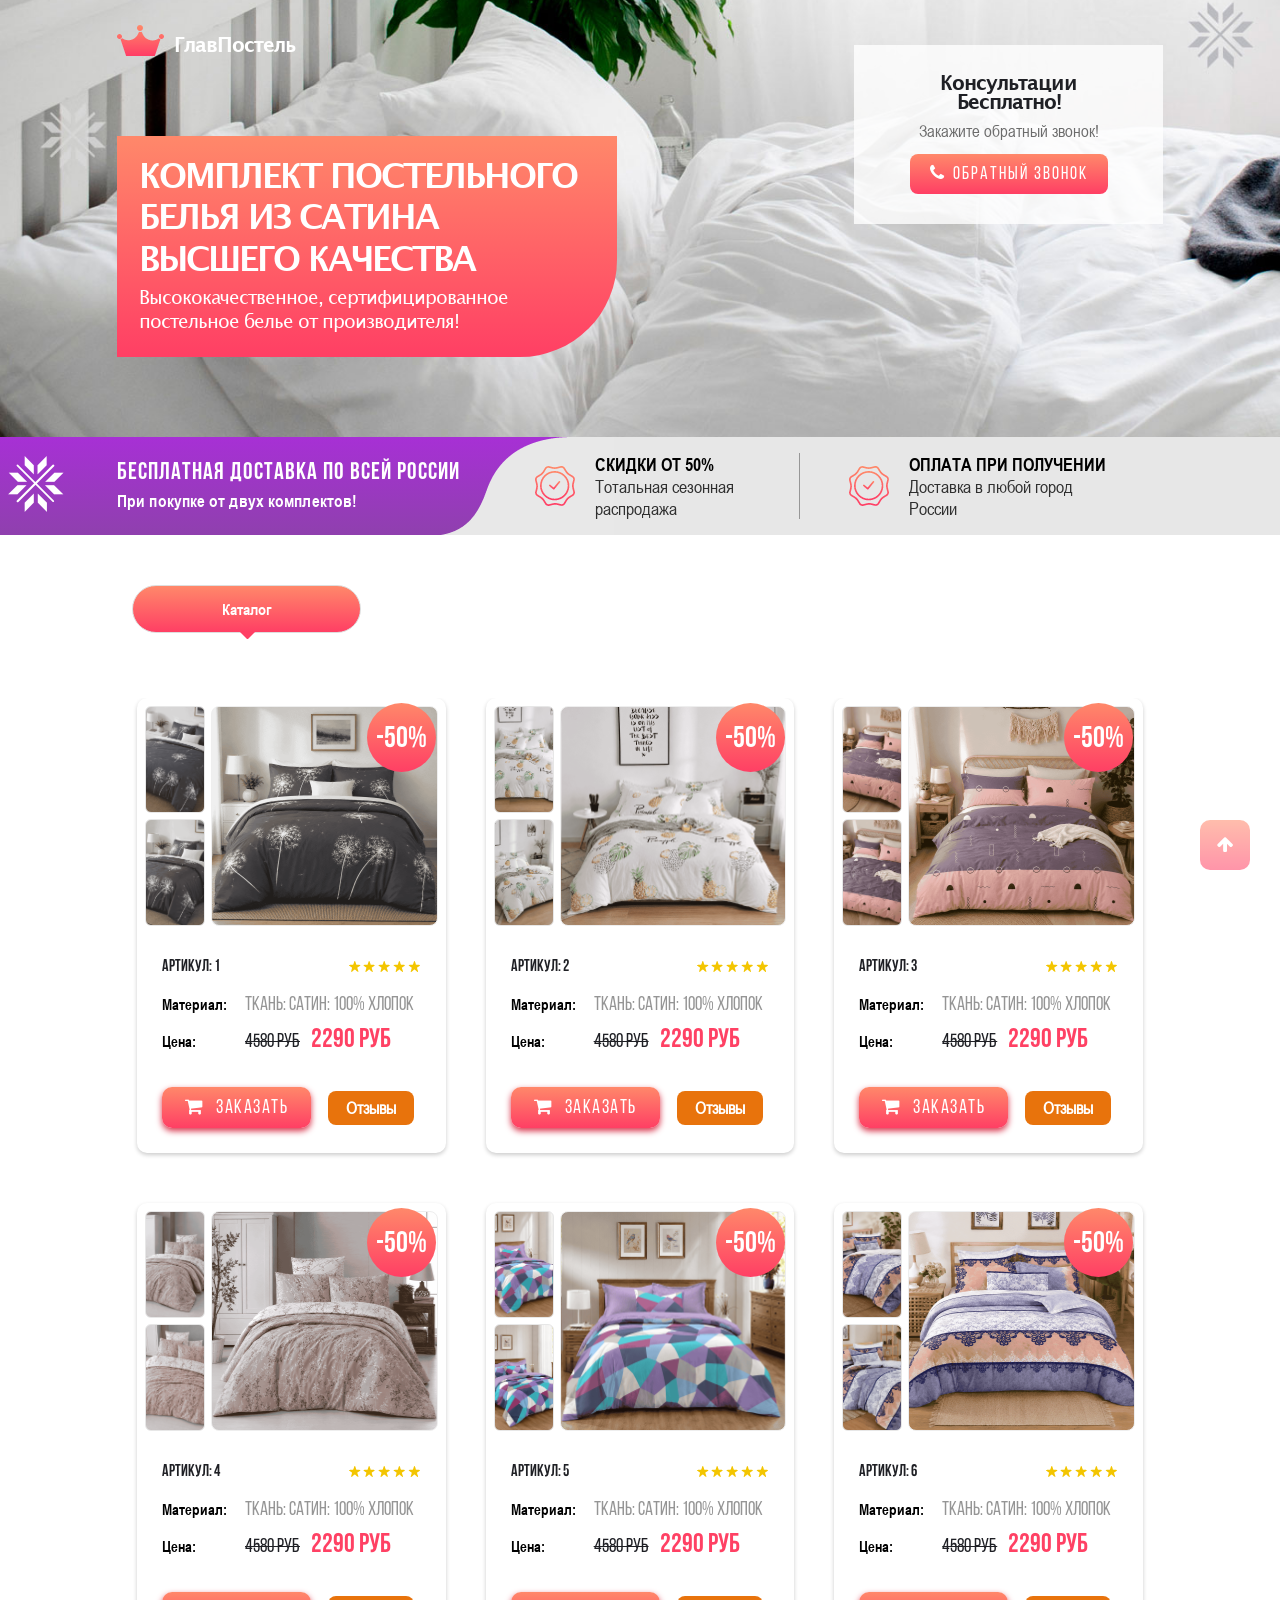
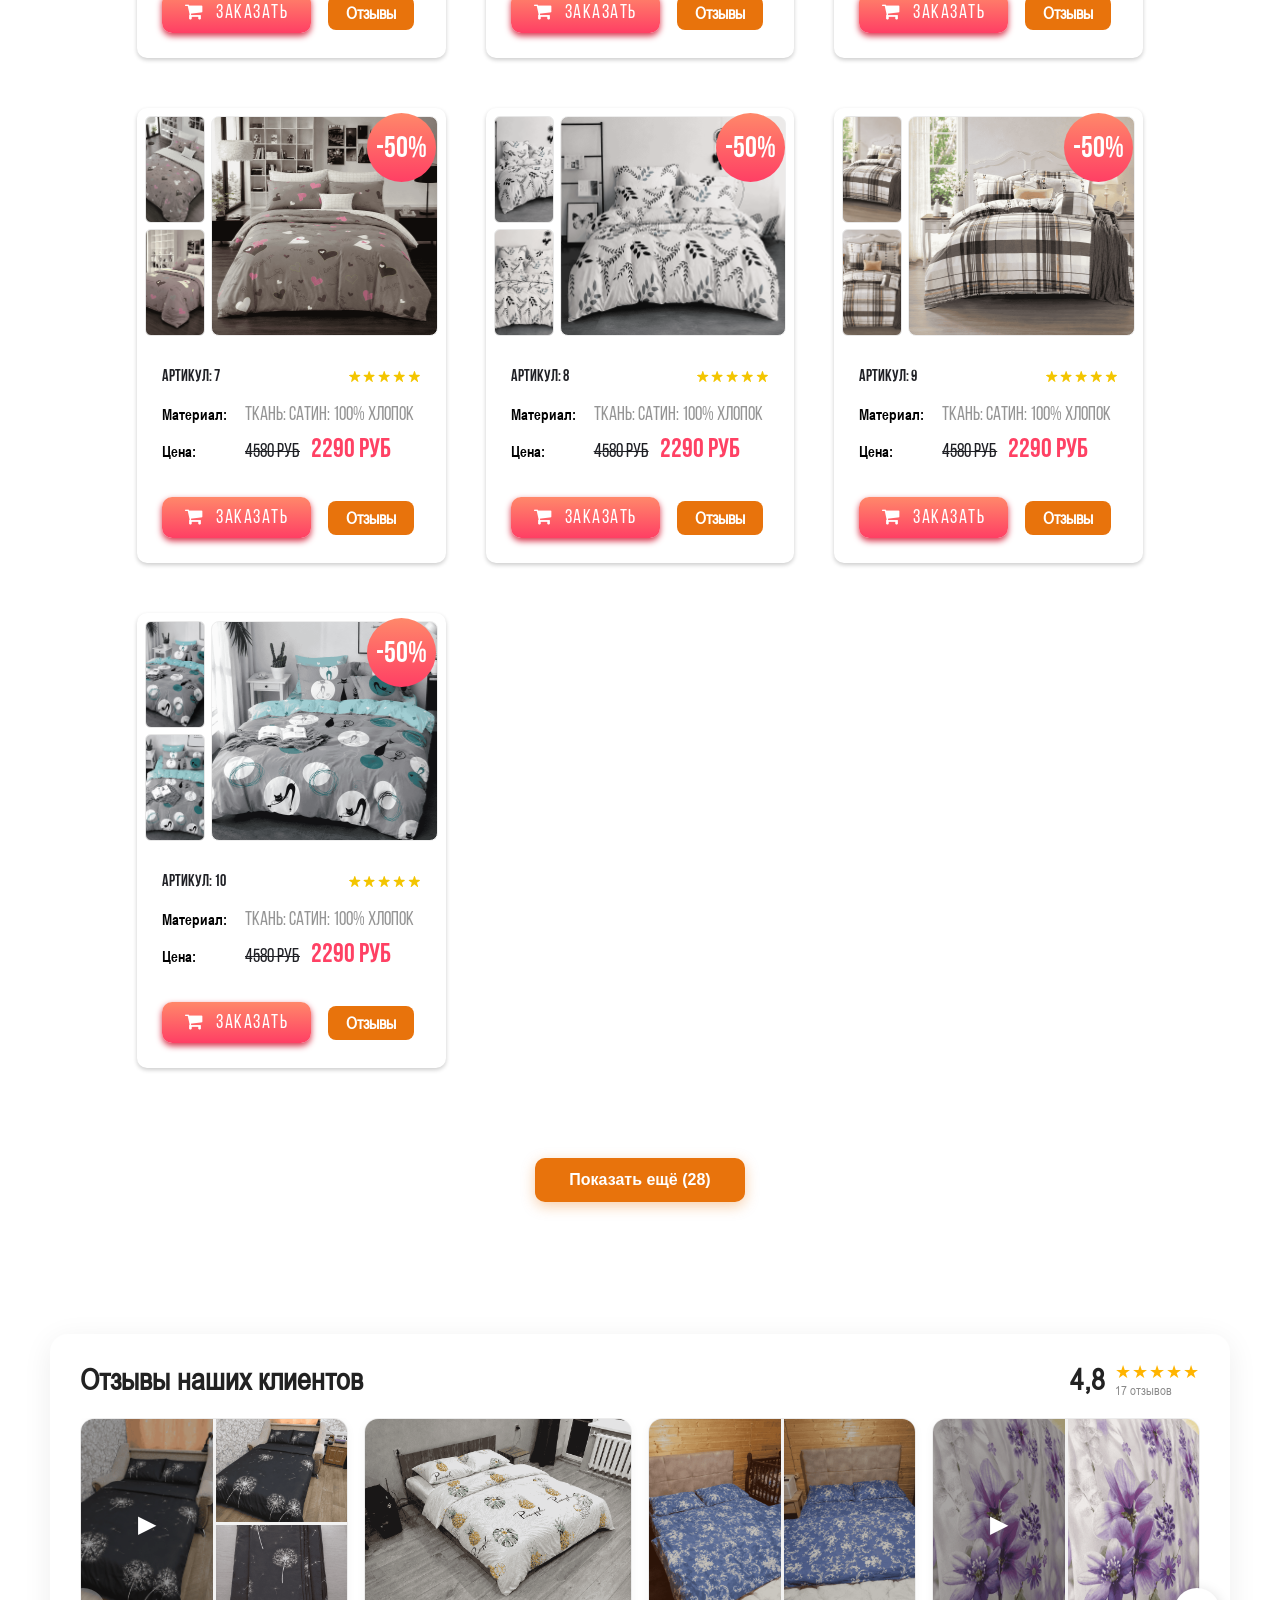
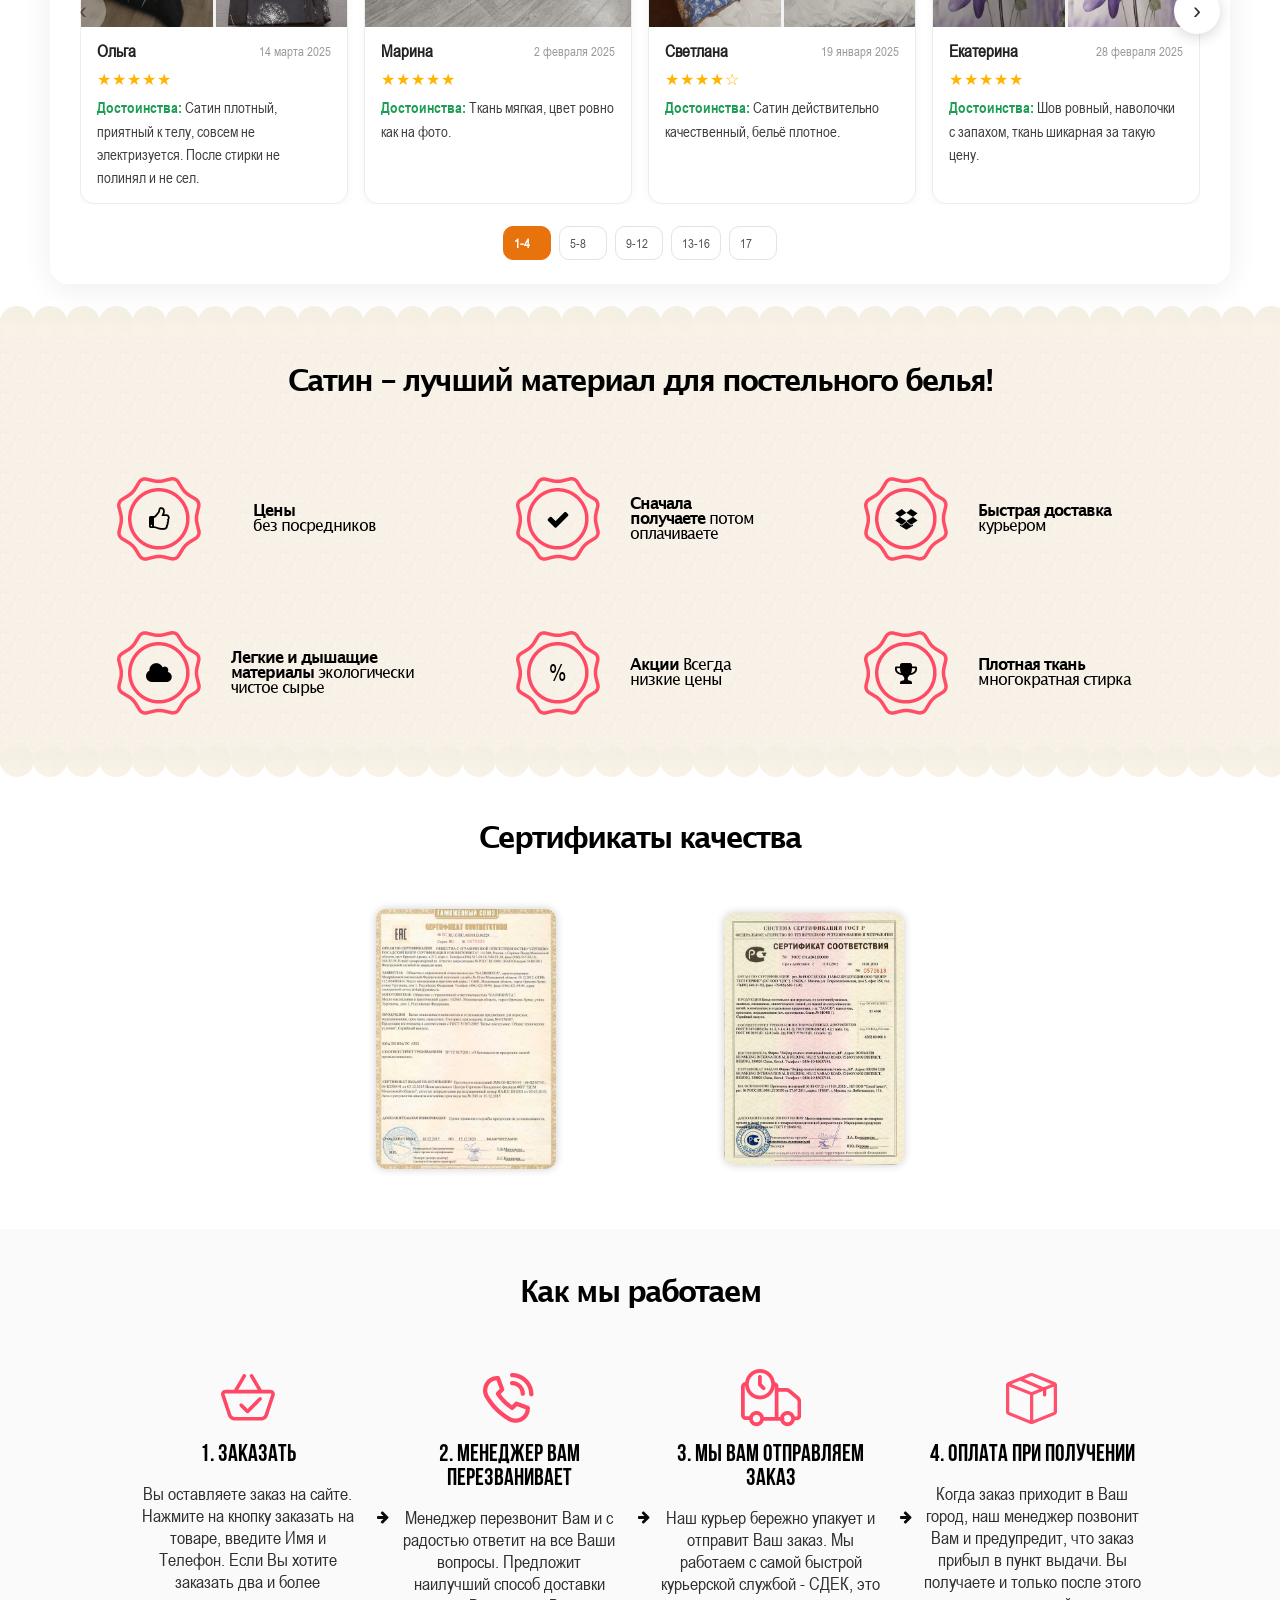
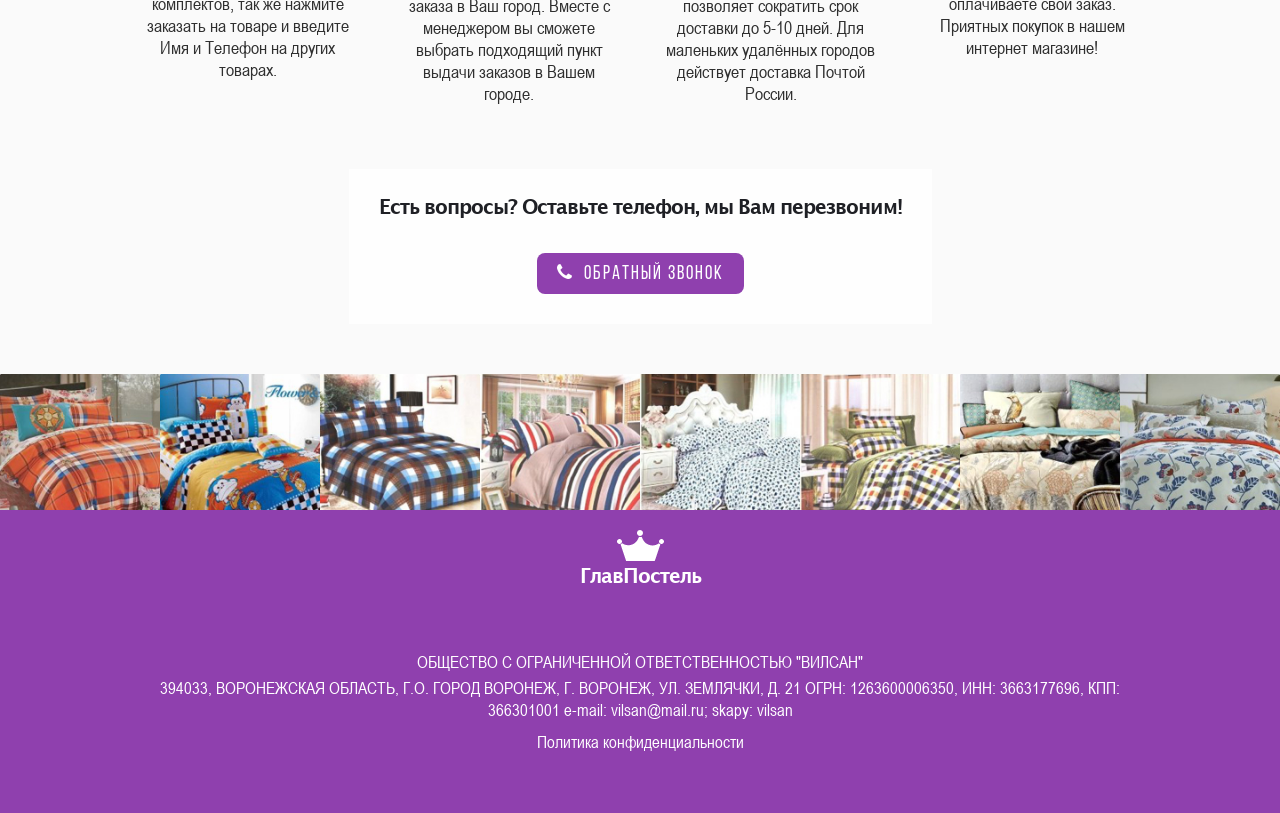
==== index.html @ dd3e48b2 "forms: switch xshopcart embed to orange theme + price (same PP id)" ====
<!DOCTYPE html>
<html lang="ru-RU">

<head>
    <meta charset="UTF-8">
    <title>ГлавПостель</title>
    <link rel="shortcut icon" href="favicon.ico">
    <link rel='stylesheet' id='woocommerce-layout-css' href='css/woocommerce-layout.css' type='text/css' media='all'>
    <link rel='stylesheet' id='woocommerce-smallscreen-css' href='css/woocommerce-smallscreen.css' type='text/css' media='only screen and (max-width: 768px)'>
    <link rel='stylesheet' id='woocommerce-general-css' href='css/woocommerce.css' type='text/css' media='all'>
    <link rel='stylesheet' id='twentyseventeen-fonts-css' href='https://fonts.googleapis.com/css?family=Libre+Franklin%3A300%2C300i%2C400%2C400i%2C600%2C600i%2C800%2C800i&#038;subset=latin%2Clatin-ext' type='text/css' media='all'>
    <!--[if lt IE 9]>
<link rel='stylesheet' id='twentyseventeen-ie8-css'  href='css/ie8.css?ver=1.0' type='text/css' media='all' />
<![endif]-->
    <style type="text/css">
    .recentcomments a {
        display: inline !important;
        padding: 0 !important;
        margin: 0 !important;
    }
    </style>
    <link rel="stylesheet" type="text/css" href="css/style.css">
    <link rel="stylesheet" type="text/css" href="css/media.css">
    <script src="https://code.jquery.com/jquery-1.11.1.min.js"></script>
    <meta name="viewport" content="width=device-width, initial-scale=1.0, maximum-scale=1.0">
    <link href="https://fonts.googleapis.com/css?family=Exo+2:300,400,500,600,700" rel="stylesheet">
	 <script src="maskinput.js"></script>
	<script type="text/javascript">
   jQuery(function($){
   $(".rumask").mask("+7(999) 999-99-99");
   });
</script>


<style id="lead-fix">
.callback{ width:460px !important; max-width:95vw; padding:20px !important; background-image:none !important; background:#fff !important; border-radius:12px; }
.callback .title{ margin:0 0 12px !important; color:#333 !important; position:relative; z-index:2; text-align:center; font-weight:700; }
.callback .form{ width:100%; }
.lead-iframe-wrap{ background:#fff; border-radius:8px; overflow:hidden; }
.lead-iframe-wrap iframe{ width:100% !important; min-height:480px; border:0; display:block; }
#order .lead-iframe-wrap iframe{ min-height:560px; }
#order .box_order_form, #order .form{ width:100%; }
</style>

<!-- Yandex.Metrika counter -->
<script type="text/javascript">
    (function(m,e,t,r,i,k,a){
        m[i]=m[i]||function(){(m[i].a=m[i].a||[]).push(arguments)};
        m[i].l=1*new Date();
        for (var j = 0; j < document.scripts.length; j++) {if (document.scripts[j].src === r) { return; }}
        k=e.createElement(t),a=e.getElementsByTagName(t)[0],k.async=1,k.src=r,a.parentNode.insertBefore(k,a)
    })(window, document,'script','https://mc.yandex.ru/metrika/tag.js?id=110150078', 'ym');

    ym(110150078, 'init', {ssr:true, webvisor:true, clickmap:true, ecommerce:"dataLayer", referrer: document.referrer, url: location.href, accurateTrackBounce:true, trackLinks:true});
</script>
<noscript><div><img src="https://mc.yandex.ru/watch/110150078" style="position:absolute; left:-9999px;" alt="" /></div></noscript>
<!-- /Yandex.Metrika counter -->
<script>
document.addEventListener('click', function(e){
  var a = e.target.closest('a[href="#order"], a[href="#callback"], a.cb, #sat_ordering, #sat_order');
  if(a && window.ym){ ym(110150078, 'reachGoal', 'lead_form_open'); }
});
</script>
<!-- AitiBot good_rsy_engaged -->
<script src="https://aitibot.ru/rsy-mvp/tag.js" data-rsy-key="rsy_f4da13a9a59d4981a6ff3744f1dcb54f" async></script>
<script>
/* FORM_INTENT bridge для iframe-формы (xshopcart) и кастомных CTA.
   Тег ловит FORM_INTENT по фокусу на нативном input/textarea/select.
   На этом лендинге форма — внешний iframe, фокус в него не всплывает,
   поэтому при намерении заказать мы фокусируем скрытый нативный input,
   чтобы штатный markFormIntent тега сработал (ветка A). */
(function(){
  function makeProbe(){
    var inp = document.getElementById('rsy-formintent-probe');
    if(inp) return inp;
    inp = document.createElement('input');
    inp.type='text'; inp.id='rsy-formintent-probe';
    inp.setAttribute('autocomplete','off'); inp.setAttribute('tabindex','-1'); inp.setAttribute('aria-hidden','true');
    inp.style.cssText='position:fixed;left:-9999px;top:0;width:1px;height:1px;opacity:0;pointer-events:none;';
    document.body.appendChild(inp);
    return inp;
  }
  function fireIntent(){
    try{ var p=makeProbe(); p.focus(); setTimeout(function(){ try{p.blur();}catch(e){} },50); }catch(e){}
  }
  // 1) клики по CTA, открывающим форму заказа
  document.addEventListener('click', function(e){
    if(e.target.closest('a[href="#order"], a[href="#callback"], a.cb, #sat_ordering, #sat_order, .lead-iframe-wrap')){
      fireIntent();
    }
  }, true);
  // 2) фокус ушёл в iframe формы (юзер тыкнул внутрь xshopcart)
  window.addEventListener('blur', function(){
    setTimeout(function(){
      var a=document.activeElement;
      if(a && a.tagName==='IFRAME' && /xshopcart\.com/.test(a.src||'')) fireIntent();
    }, 0);
  });
})();
</script>
<!-- /AitiBot -->
<link rel="stylesheet" href="css/custom-rebuild.css?v=22"></head>

<body>
    <header class="header">
        <div class="header-box-fixed">
            <div class="header-box-fixed-fix dt">
                <div class="header-box-glob">
                    <div class="wrapper clear">
                        <div class="logotype">
                            <div class="ico"></div>
                            <div class="text">ГлавПостель</div>
                        </div>
                        <div class="number"></div>
                    </div>
                </div>
            </div>
        </div>
        <div class="wrapper">
            <div class="home-content clear">
                <div class="home-item">
                    <div class="logo">
                        <div class="logo-ico"></div>
                        <div class="logo-box">ГлавПостель</div>
                    </div>
                    <div class="home-info-fix">
                        <div class="home-info-box">
                            <div class="title">Комплект постельного белья из сатина высшего качества</div>
                            <div class="description">Высококачественное, сертифицированное постельное белье от производителя!</div>
                        </div>
                    </div>
                </div>
                <div class="home-item">
                    <div class="home-cont" style="display: none;">
                        <div class="home-number"><span></span></div>
                        <div class="home-number-desc">
                            Мы будем рады Вашему звонку!<br>
                            С 09:00 - До 18:00 Пн-Пт<br>
                            Заказы на сайте 24 часа.<br>
                        </div>
                    </div>
                    <div class="home-cont-box">
                        <div class="title">Консультации Бесплатно!</div>
                        <div class="desc">Закажите обратный звонок!</div>
                        <div class="button"><a href="#callback" class="cb"><i class="fa fa-phone"></i>Обратный звонок</a></div>
                    </div>
                    <div class="ico-mobile"><img src="images/ico3.png"></div>
                </div>
            </div>
        </div>
    </header>
    <div class="home-line">
        <div class="home-line-box">
            <div class="line-desc">
                <div class="ico"></div>
            </div>
            <div class="line-items"></div>
        </div>
        <div class="home-line-info">
            <div class="wrapper">
                <div class="dt">
                    <div class="line-info-desc">
                        <div class="title">БЕСПЛАТНАЯ ДОСТАВКА ПО всей России</div>
                        <div class="desc">При покупке от двух комплектов! </div>
                    </div>
                    <div class="line-items-box clear">
                        <div class="line-item">
                            <div class="ico"></div>
                            <div class="info">
                                <div class="title">СКИДКИ ОТ 50%</div>
                                <div class="desc">Тотальная сезонная распродажа</div>
                            </div>
                        </div>
                        <div class="line-item">
                            <div class="ico"></div>
                            <div class="info">
                                <div class="title">Оплата при получении</div>
                                <div class="desc">Доставка в любой город России</div>
                            </div>
                        </div>
                    </div>
                </div>
            </div>
        </div>
    </div>
    <div class="products-box">
        <div class="wrapper">
            <ul class="products-filter filter-1 clear">
                <li><a class="filter" data-filter=".1-5-spalnye" data-cat="CANDIE S FASHION">Каталог</a></li>
               <!--  <li><a class="filter" data-filter=".1-5-spalnye" data-cat="CANDIE S FASHION">CANDIE S FASHION</a></li> -->
              <!--   <li><a class="filter" data-filter=".2-spalnye" data-cat="Francisci Французский стиль 5D">Francisci Французский стиль 5D</a></li> -->
                <!-- <li><a class="filter mixitup-sandbox_menu-item__cat-b" data-hide-on-click="true" data-tooltip-content="Filter blue" data-behavior="tooltip22B4F2" data-ref="ripple" data-filter=".evro" data-cat="Евро-комплекты">Евро</a></li>
<li><a class="filter" data-filter=".semejnye" data-cat="Семейные">Семейные</a></li> -->
            </ul>
            <div class="products-nav">
               <!--  Вы в категории: <a href="" class="nav-text" style="color:#1f2025;text-decoration:none"></a> -->
            </div>
            <div class="products-items clear" id="Container">
                <ul class="products">
                    

                    <div class="products-item-fix mix 1-5-spalnye" data-order="55430">
                        <div class="products-item">
                            <a href="#ordering" class="modal full-link" id="sat_order_full"></a>
                            <div class="prod-image">
                                <div class="pgal" data-art="1" data-imgs="photos/1-1.png,photos/1-2.png,photos/1-3.png"></div>
                                <div class="prod-sale">-50%</div>
                            </div>
                            <div class="prod-desc" onclick="document.getElementById('color').value = '1';">
                                <div class="prod-title">
                                    <div class="rating"><img src="images/ico2.png" alt="rating"></div><span id="name">АРТИКУЛ: <span id="art">1</span></span>
                                </div>
                                <div class="prod-info ">
                                    <!--	<div class="prod-info-item"><span class="weightbold">Плотность:</span> <span id="hlopok">Микрофайбер</span></div> -->
                                    <!-- <div class="prod-info-item"><span class="weightbold">Размер:</span> <span id="hlopok">1,5-спальный</span></div> -->
                                    <div class="prod-info-item"><span class="weightbold">Материал:</span> <span id="mat">Ткань: Сатин: 100% хлопок</span></div>
                                    <div class="prod-info-item"><span class="weightbold">Цена:</span> <span class="old-price">4580 руб</span> <span class="new-price">2290 руб</span></div>
                                </div>
                                <div class="prod-buttons">
                                    <div class="item prod_s_but"><a href="#order" class="modal" id="sat_ordering"><i class="fa fa-shopping-cart"></i> заказать</a></div>
                                    <div class="item"><a href="#ordering" class="modal" id="sat_order">Подробнее</a></div>
                                </div>
                                <div class="additional_fields" style="display: none;">
                                    <div class="pillowcases">2 ШТ. 70x70</div>
                                    <div class="duvet-cover">1 ШТ. 175x215</div>
                                    <div class="bedsheet">1 ШТ. 175x215</div>
                                </div>
                            </div>
                        </div>
                    </div>

                    <div class="products-item-fix mix 1-5-spalnye" data-order="55430">
                        <div class="products-item">
                            <a href="#ordering" class="modal full-link" id="sat_order_full"></a>
                            <div class="prod-image">
                                <div class="pgal" data-art="2" data-imgs="photos/2-1.png,photos/2-2.png,photos/2-3.png"></div>
                                <div class="prod-sale">-50%</div>
                            </div>
                            <div class="prod-desc" onclick="document.getElementById('color').value = '2';">
                                <div class="prod-title">
                                    <div class="rating"><img src="images/ico2.png" alt="rating"></div><span id="name">АРТИКУЛ: <span id="art">2</span></span>
                                </div>
                                <div class="prod-info ">
                                    <!--    <div class="prod-info-item"><span class="weightbold">Плотность:</span> <span id="hlopok">Микрофайбер</span></div> -->
                                    <!-- <div class="prod-info-item"><span class="weightbold">Размер:</span> <span id="hlopok">1,5-спальный</span></div> -->
                                    <div class="prod-info-item"><span class="weightbold">Материал:</span> <span id="mat">Ткань: Сатин: 100% хлопок</span></div>
                                    <div class="prod-info-item"><span class="weightbold">Цена:</span> <span class="old-price">4580 руб</span> <span class="new-price">2290 руб</span></div>
                                </div>
                                <div class="prod-buttons">
                                    <div class="item prod_s_but"><a href="#order" class="modal" id="sat_ordering"><i class="fa fa-shopping-cart"></i> заказать</a></div>
                                    <div class="item"><a href="#ordering" class="modal" id="sat_order">Подробнее</a></div>
                                </div>
                                <div class="additional_fields" style="display: none;">
                                    <div class="pillowcases">2 ШТ. 70x70</div>
                                    <div class="duvet-cover">1 ШТ. 175x215</div>
                                    <div class="bedsheet">1 ШТ. 175x215</div>
                                </div>
                            </div>
                        </div>
                    </div>

                    <div class="products-item-fix mix 1-5-spalnye" data-order="55430">
                        <div class="products-item">
                            <a href="#ordering" class="modal full-link" id="sat_order_full"></a>
                            <div class="prod-image">
                                <div class="pgal" data-art="3" data-imgs="photos/3-1.png,photos/3-2.png,photos/3-3.png"></div>
                                <div class="prod-sale">-50%</div>
                            </div>
                            <div class="prod-desc" onclick="document.getElementById('color').value = '3';">
                                <div class="prod-title">
                                    <div class="rating"><img src="images/ico2.png" alt="rating"></div><span id="name">АРТИКУЛ: <span id="art">3</span></span>
                                </div>
                                <div class="prod-info ">
                                    <!--    <div class="prod-info-item"><span class="weightbold">Плотность:</span> <span id="hlopok">Микрофайбер</span></div> -->
                                    <!-- <div class="prod-info-item"><span class="weightbold">Размер:</span> <span id="hlopok">1,5-спальный</span></div> -->
                                    <div class="prod-info-item"><span class="weightbold">Материал:</span> <span id="mat">Ткань: Сатин: 100% хлопок</span></div>
                                    <div class="prod-info-item"><span class="weightbold">Цена:</span> <span class="old-price">4580 руб</span> <span class="new-price">2290 руб</span></div>
                                </div>
                                <div class="prod-buttons">
                                    <div class="item prod_s_but"><a href="#order" class="modal" id="sat_ordering"><i class="fa fa-shopping-cart"></i> заказать</a></div>
                                    <div class="item"><a href="#ordering" class="modal" id="sat_order">Подробнее</a></div>
                                </div>
                                <div class="additional_fields" style="display: none;">
                                    <div class="pillowcases">2 ШТ. 70x70</div>
                                    <div class="duvet-cover">1 ШТ. 175x215</div>
                                    <div class="bedsheet">1 ШТ. 175x215</div>
                                </div>
                            </div>
                        </div>
                    </div>

                    <div class="products-item-fix mix 1-5-spalnye" data-order="55430">
                        <div class="products-item">
                            <a href="#ordering" class="modal full-link" id="sat_order_full"></a>
                            <div class="prod-image">
                                <div class="pgal" data-art="4" data-imgs="photos/4-1.png,photos/4-2.png,photos/4-3.png"></div>
                                <div class="prod-sale">-50%</div>
                            </div>
                            <div class="prod-desc" onclick="document.getElementById('color').value = '4';">
                                <div class="prod-title">
                                    <div class="rating"><img src="images/ico2.png" alt="rating"></div><span id="name">АРТИКУЛ: <span id="art">4</span></span>
                                </div>
                                <div class="prod-info ">
                                    <!--    <div class="prod-info-item"><span class="weightbold">Плотность:</span> <span id="hlopok">Микрофайбер</span></div> -->
                                    <!-- <div class="prod-info-item"><span class="weightbold">Размер:</span> <span id="hlopok">1,5-спальный</span></div> -->
                                    <div class="prod-info-item"><span class="weightbold">Материал:</span> <span id="mat">Ткань: Сатин: 100% хлопок</span></div>
                                    <div class="prod-info-item"><span class="weightbold">Цена:</span> <span class="old-price">4580 руб</span> <span class="new-price">2290 руб</span></div>
                                </div>
                                <div class="prod-buttons">
                                    <div class="item prod_s_but"><a href="#order" class="modal" id="sat_ordering"><i class="fa fa-shopping-cart"></i> заказать</a></div>
                                    <div class="item"><a href="#ordering" class="modal" id="sat_order">Подробнее</a></div>
                                </div>
                                <div class="additional_fields" style="display: none;">
                                    <div class="pillowcases">2 ШТ. 70x70</div>
                                    <div class="duvet-cover">1 ШТ. 175x215</div>
                                    <div class="bedsheet">1 ШТ. 175x215</div>
                                </div>
                            </div>
                        </div>
                    </div>

                    <div class="products-item-fix mix 1-5-spalnye" data-order="55430">
                        <div class="products-item">
                            <a href="#ordering" class="modal full-link" id="sat_order_full"></a>
                            <div class="prod-image">
                                <div class="pgal" data-art="5" data-imgs="photos/5-1.png,photos/5-2.png,photos/5-3.png"></div>
                                <div class="prod-sale">-50%</div>
                            </div>
                            <div class="prod-desc" onclick="document.getElementById('color').value = '5';">
                                <div class="prod-title">
                                    <div class="rating"><img src="images/ico2.png" alt="rating"></div><span id="name">АРТИКУЛ: <span id="art">5</span></span>
                                </div>
                                <div class="prod-info ">
                                    <!--    <div class="prod-info-item"><span class="weightbold">Плотность:</span> <span id="hlopok">Микрофайбер</span></div> -->
                                    <!-- <div class="prod-info-item"><span class="weightbold">Размер:</span> <span id="hlopok">1,5-спальный</span></div> -->
                                    <div class="prod-info-item"><span class="weightbold">Материал:</span> <span id="mat">Ткань: Сатин: 100% хлопок</span></div>
                                    <div class="prod-info-item"><span class="weightbold">Цена:</span> <span class="old-price">4580 руб</span> <span class="new-price">2290 руб</span></div>
                                </div>
                                <div class="prod-buttons">
                                    <div class="item prod_s_but"><a href="#order" class="modal" id="sat_ordering"><i class="fa fa-shopping-cart"></i> заказать</a></div>
                                    <div class="item"><a href="#ordering" class="modal" id="sat_order">Подробнее</a></div>
                                </div>
                                <div class="additional_fields" style="display: none;">
                                    <div class="pillowcases">2 ШТ. 70x70</div>
                                    <div class="duvet-cover">1 ШТ. 175x215</div>
                                    <div class="bedsheet">1 ШТ. 175x215</div>
                                </div>
                            </div>
                        </div>
                    </div>

                    <div class="products-item-fix mix 1-5-spalnye" data-order="55430">
                        <div class="products-item">
                            <a href="#ordering" class="modal full-link" id="sat_order_full"></a>
                            <div class="prod-image">
                                <div class="pgal" data-art="6" data-imgs="photos/6-1.png,photos/6-2.png,photos/6-3.png"></div>
                                <div class="prod-sale">-50%</div>
                            </div>
                            <div class="prod-desc" onclick="document.getElementById('color').value = '6';">
                                <div class="prod-title">
                                    <div class="rating"><img src="images/ico2.png" alt="rating"></div><span id="name">АРТИКУЛ: <span id="art">6</span></span>
                                </div>
                                <div class="prod-info ">
                                    <!--    <div class="prod-info-item"><span class="weightbold">Плотность:</span> <span id="hlopok">Микрофайбер</span></div> -->
                                    <!-- <div class="prod-info-item"><span class="weightbold">Размер:</span> <span id="hlopok">1,5-спальный</span></div> -->
                                    <div class="prod-info-item"><span class="weightbold">Материал:</span> <span id="mat">Ткань: Сатин: 100% хлопок</span></div>
                                    <div class="prod-info-item"><span class="weightbold">Цена:</span> <span class="old-price">4580 руб</span> <span class="new-price">2290 руб</span></div>
                                </div>
                                <div class="prod-buttons">
                                    <div class="item prod_s_but"><a href="#order" class="modal" id="sat_ordering"><i class="fa fa-shopping-cart"></i> заказать</a></div>
                                    <div class="item"><a href="#ordering" class="modal" id="sat_order">Подробнее</a></div>
                                </div>
                                <div class="additional_fields" style="display: none;">
                                    <div class="pillowcases">2 ШТ. 70x70</div>
                                    <div class="duvet-cover">1 ШТ. 175x215</div>
                                    <div class="bedsheet">1 ШТ. 175x215</div>
                                </div>
                            </div>
                        </div>
                    </div>

                    <div class="products-item-fix mix 1-5-spalnye" data-order="55430">
                        <div class="products-item">
                            <a href="#ordering" class="modal full-link" id="sat_order_full"></a>
                            <div class="prod-image">
                                <div class="pgal" data-art="7" data-imgs="photos/7-1.png,photos/7-2.png,photos/7-3.png"></div>
                                <div class="prod-sale">-50%</div>
                            </div>
                            <div class="prod-desc" onclick="document.getElementById('color').value = '7';">
                                <div class="prod-title">
                                    <div class="rating"><img src="images/ico2.png" alt="rating"></div><span id="name">АРТИКУЛ: <span id="art">7</span></span>
                                </div>
                                <div class="prod-info ">
                                    <!--    <div class="prod-info-item"><span class="weightbold">Плотность:</span> <span id="hlopok">Микрофайбер</span></div> -->
                                    <!-- <div class="prod-info-item"><span class="weightbold">Размер:</span> <span id="hlopok">1,5-спальный</span></div> -->
                                    <div class="prod-info-item"><span class="weightbold">Материал:</span> <span id="mat">Ткань: Сатин: 100% хлопок</span></div>
                                    <div class="prod-info-item"><span class="weightbold">Цена:</span> <span class="old-price">4580 руб</span> <span class="new-price">2290 руб</span></div>
                                </div>
                                <div class="prod-buttons">
                                    <div class="item prod_s_but"><a href="#order" class="modal" id="sat_ordering"><i class="fa fa-shopping-cart"></i> заказать</a></div>
                                    <div class="item"><a href="#ordering" class="modal" id="sat_order">Подробнее</a></div>
                                </div>
                                <div class="additional_fields" style="display: none;">
                                    <div class="pillowcases">2 ШТ. 70x70</div>
                                    <div class="duvet-cover">1 ШТ. 175x215</div>
                                    <div class="bedsheet">1 ШТ. 175x215</div>
                                </div>
                            </div>
                        </div>
                    </div>

                    <div class="products-item-fix mix 1-5-spalnye" data-order="55430">
                        <div class="products-item">
                            <a href="#ordering" class="modal full-link" id="sat_order_full"></a>
                            <div class="prod-image">
                                <div class="pgal" data-art="8" data-imgs="photos/8-1.png,photos/8-2.png,photos/8-3.png"></div>
                                <div class="prod-sale">-50%</div>
                            </div>
                            <div class="prod-desc" onclick="document.getElementById('color').value = '8';">
                                <div class="prod-title">
                                    <div class="rating"><img src="images/ico2.png" alt="rating"></div><span id="name">АРТИКУЛ: <span id="art">8</span></span>
                                </div>
                                <div class="prod-info ">
                                    <!--    <div class="prod-info-item"><span class="weightbold">Плотность:</span> <span id="hlopok">Микрофайбер</span></div> -->
                                    <!-- <div class="prod-info-item"><span class="weightbold">Размер:</span> <span id="hlopok">1,5-спальный</span></div> -->
                                    <div class="prod-info-item"><span class="weightbold">Материал:</span> <span id="mat">Ткань: Сатин: 100% хлопок</span></div>
                                    <div class="prod-info-item"><span class="weightbold">Цена:</span> <span class="old-price">4580 руб</span> <span class="new-price">2290 руб</span></div>
                                </div>
                                <div class="prod-buttons">
                                    <div class="item prod_s_but"><a href="#order" class="modal" id="sat_ordering"><i class="fa fa-shopping-cart"></i> заказать</a></div>
                                    <div class="item"><a href="#ordering" class="modal" id="sat_order">Подробнее</a></div>
                                </div>
                                <div class="additional_fields" style="display: none;">
                                    <div class="pillowcases">2 ШТ. 70x70</div>
                                    <div class="duvet-cover">1 ШТ. 175x215</div>
                                    <div class="bedsheet">1 ШТ. 175x215</div>
                                </div>
                            </div>
                        </div>
                    </div>

                    <div class="products-item-fix mix 1-5-spalnye" data-order="55430">
                        <div class="products-item">
                            <a href="#ordering" class="modal full-link" id="sat_order_full"></a>
                            <div class="prod-image">
                                <div class="pgal" data-art="9" data-imgs="photos/9-1.png,photos/9-2.png,photos/9-3.png"></div>
                                <div class="prod-sale">-50%</div>
                            </div>
                            <div class="prod-desc" onclick="document.getElementById('color').value = '9';">
                                <div class="prod-title">
                                    <div class="rating"><img src="images/ico2.png" alt="rating"></div><span id="name">АРТИКУЛ: <span id="art">9</span></span>
                                </div>
                                <div class="prod-info ">
                                    <!--    <div class="prod-info-item"><span class="weightbold">Плотность:</span> <span id="hlopok">Микрофайбер</span></div> -->
                                    <!-- <div class="prod-info-item"><span class="weightbold">Размер:</span> <span id="hlopok">1,5-спальный</span></div> -->
                                    <div class="prod-info-item"><span class="weightbold">Материал:</span> <span id="mat">Ткань: Сатин: 100% хлопок</span></div>
                                    <div class="prod-info-item"><span class="weightbold">Цена:</span> <span class="old-price">4580 руб</span> <span class="new-price">2290 руб</span></div>
                                </div>
                                <div class="prod-buttons">
                                    <div class="item prod_s_but"><a href="#order" class="modal" id="sat_ordering"><i class="fa fa-shopping-cart"></i> заказать</a></div>
                                    <div class="item"><a href="#ordering" class="modal" id="sat_order">Подробнее</a></div>
                                </div>
                                <div class="additional_fields" style="display: none;">
                                    <div class="pillowcases">2 ШТ. 70x70</div>
                                    <div class="duvet-cover">1 ШТ. 175x215</div>
                                    <div class="bedsheet">1 ШТ. 175х215</div>
                                </div>
                            </div>
                        </div>
                    </div>

                    <div class="products-item-fix mix 1-5-spalnye" data-order="55430">
                        <div class="products-item">
                            <a href="#ordering" class="modal full-link" id="sat_order_full"></a>
                            <div class="prod-image">
                                <div class="pgal" data-art="10" data-imgs="photos/10-1.png,photos/10-2.png,photos/10-3.png"></div>
                                <div class="prod-sale">-50%</div>
                            </div>
                            <div class="prod-desc" onclick="document.getElementById('color').value = '10';">
                                <div class="prod-title">
                                    <div class="rating"><img src="images/ico2.png" alt="rating"></div><span id="name">АРТИКУЛ: <span id="art">10</span></span>
                                </div>
                                <div class="prod-info ">
                                    <!--    <div class="prod-info-item"><span class="weightbold">Плотность:</span> <span id="hlopok">Микрофайбер</span></div> -->
                                    <!-- <div class="prod-info-item"><span class="weightbold">Размер:</span> <span id="hlopok">1,5-спальный</span></div> -->
                                    <div class="prod-info-item"><span class="weightbold">Материал:</span> <span id="mat">Ткань: Сатин: 100% хлопок</span></div>
                                    <div class="prod-info-item"><span class="weightbold">Цена:</span> <span class="old-price">4580 руб</span> <span class="new-price">2290 руб</span></div>
                                </div>
                                <div class="prod-buttons">
                                    <div class="item prod_s_but"><a href="#order" class="modal" id="sat_ordering"><i class="fa fa-shopping-cart"></i> заказать</a></div>
                                    <div class="item"><a href="#ordering" class="modal" id="sat_order">Подробнее</a></div>
                                </div>
                                <div class="additional_fields" style="display: none;">
                                    <div class="pillowcases">2 ШТ. 70x70</div>
                                    <div class="duvet-cover">1 ШТ. 175x215</div>
                                    <div class="bedsheet">1 ШТ. 175x215</div>
                                </div>
                            </div>
                        </div>
                    </div>

                    <div class="products-item-fix mix 1-5-spalnye" data-order="55430">
                        <div class="products-item">
                            <a href="#ordering" class="modal full-link" id="sat_order_full"></a>
                            <div class="prod-image">
                                <div class="pgal" data-art="11" data-imgs="photos/11-1.png,photos/11-2.png,photos/11-3.png"></div>
                                <div class="prod-sale">-50%</div>
                            </div>
                            <div class="prod-desc" onclick="document.getElementById('color').value = '11';">
                                <div class="prod-title">
                                    <div class="rating"><img src="images/ico2.png" alt="rating"></div><span id="name">АРТИКУЛ: <span id="art">11</span></span>
                                </div>
                                <div class="prod-info ">
                                    <!--    <div class="prod-info-item"><span class="weightbold">Плотность:</span> <span id="hlopok">Микрофайбер</span></div> -->
                                    <!-- <div class="prod-info-item"><span class="weightbold">Размер:</span> <span id="hlopok">1,5-спальный</span></div> -->
                                    <div class="prod-info-item"><span class="weightbold">Материал:</span> <span id="mat">Ткань: Сатин: 100% хлопок</span></div>
                                    <div class="prod-info-item"><span class="weightbold">Цена:</span> <span class="old-price">4580 руб</span> <span class="new-price">2290 руб</span></div>
                                </div>
                                <div class="prod-buttons">
                                    <div class="item prod_s_but"><a href="#order" class="modal" id="sat_ordering"><i class="fa fa-shopping-cart"></i> заказать</a></div>
                                    <div class="item"><a href="#ordering" class="modal" id="sat_order">Подробнее</a></div>
                                </div>
                                <div class="additional_fields" style="display: none;">
                                    <div class="pillowcases">2 ШТ. 70x70</div>
                                    <div class="duvet-cover">1 ШТ. 175x215</div>
                                    <div class="bedsheet">1 ШТ. 175x215</div>
                                </div>
                            </div>
                        </div>
                    </div>

                    <div class="products-item-fix mix 1-5-spalnye" data-order="55430">
                        <div class="products-item">
                            <a href="#ordering" class="modal full-link" id="sat_order_full"></a>
                            <div class="prod-image">
                                <div class="pgal" data-art="12" data-imgs="photos/12-1.png,photos/12-2.png,photos/12-3.png"></div>
                                <div class="prod-sale">-50%</div>
                            </div>
                            <div class="prod-desc" onclick="document.getElementById('color').value = '12';">
                                <div class="prod-title">
                                    <div class="rating"><img src="images/ico2.png" alt="rating"></div><span id="name">АРТИКУЛ: <span id="art">12</span></span>
                                </div>
                                <div class="prod-info ">
                                    <!--    <div class="prod-info-item"><span class="weightbold">Плотность:</span> <span id="hlopok">Микрофайбер</span></div> -->
                                    <!-- <div class="prod-info-item"><span class="weightbold">Размер:</span> <span id="hlopok">1,5-спальный</span></div> -->
                                    <div class="prod-info-item"><span class="weightbold">Материал:</span> <span id="mat">Ткань: Сатин: 100% хлопок</span></div>
                                    <div class="prod-info-item"><span class="weightbold">Цена:</span> <span class="old-price">4580 руб</span> <span class="new-price">2290 руб</span></div>
                                </div>
                                <div class="prod-buttons">
                                    <div class="item prod_s_but"><a href="#order" class="modal" id="sat_ordering"><i class="fa fa-shopping-cart"></i> заказать</a></div>
                                    <div class="item"><a href="#ordering" class="modal" id="sat_order">Подробнее</a></div>
                                </div>
                                <div class="additional_fields" style="display: none;">
                                    <div class="pillowcases">2 ШТ. 70x70</div>
                                    <div class="duvet-cover">1 ШТ. 175x215</div>
                                    <div class="bedsheet">1 ШТ. 175x215</div>
                                </div>
                            </div>
                        </div>
                    </div>

                    <div class="products-item-fix mix 1-5-spalnye" data-order="55430">
                        <div class="products-item">
                            <a href="#ordering" class="modal full-link" id="sat_order_full"></a>
                            <div class="prod-image">
                                <div class="pgal" data-art="13" data-imgs="photos/13-1.png,photos/13-2.png,photos/13-3.png"></div>
                                <div class="prod-sale">-50%</div>
                            </div>
                            <div class="prod-desc" onclick="document.getElementById('color').value = '13';">
                                <div class="prod-title">
                                    <div class="rating"><img src="images/ico2.png" alt="rating"></div><span id="name">АРТИКУЛ: <span id="art">13</span></span>
                                </div>
                                <div class="prod-info ">
                                    <!--    <div class="prod-info-item"><span class="weightbold">Плотность:</span> <span id="hlopok">Микрофайбер</span></div> -->
                                    <!-- <div class="prod-info-item"><span class="weightbold">Размер:</span> <span id="hlopok">1,5-спальный</span></div> -->
                                    <div class="prod-info-item"><span class="weightbold">Материал:</span> <span id="mat">Ткань: Сатин: 100% хлопок</span></div>
                                    <div class="prod-info-item"><span class="weightbold">Цена:</span> <span class="old-price">4580 руб</span> <span class="new-price">2290 руб</span></div>
                                </div>
                                <div class="prod-buttons">
                                    <div class="item prod_s_but"><a href="#order" class="modal" id="sat_ordering"><i class="fa fa-shopping-cart"></i> заказать</a></div>
                                    <div class="item"><a href="#ordering" class="modal" id="sat_order">Подробнее</a></div>
                                </div>
                                <div class="additional_fields" style="display: none;">
                                    <div class="pillowcases">2 ШТ. 70x70</div>
                                    <div class="duvet-cover">1 ШТ. 175x215</div>
                                    <div class="bedsheet">1 ШТ. 175x215</div>
                                </div>
                            </div>
                        </div>
                    </div>

                    <div class="products-item-fix mix 1-5-spalnye" data-order="55430">
                        <div class="products-item">
                            <a href="#ordering" class="modal full-link" id="sat_order_full"></a>
                            <div class="prod-image">
                                <div class="pgal" data-art="14" data-imgs="photos/14-1.png,photos/14-2.png,photos/14-3.png"></div>
                                <div class="prod-sale">-50%</div>
                            </div>
                            <div class="prod-desc" onclick="document.getElementById('color').value = '14';">
                                <div class="prod-title">
                                    <div class="rating"><img src="images/ico2.png" alt="rating"></div><span id="name">АРТИКУЛ: <span id="art">14</span></span>
                                </div>
                                <div class="prod-info ">
                                    <!--    <div class="prod-info-item"><span class="weightbold">Плотность:</span> <span id="hlopok">Микрофайбер</span></div> -->
                                    <!-- <div class="prod-info-item"><span class="weightbold">Размер:</span> <span id="hlopok">1,5-спальный</span></div> -->
                                    <div class="prod-info-item"><span class="weightbold">Материал:</span> <span id="mat">Ткань: Сатин: 100% хлопок</span></div>
                                    <div class="prod-info-item"><span class="weightbold">Цена:</span> <span class="old-price">4580 руб</span> <span class="new-price">2290 руб</span></div>
                                </div>
                                <div class="prod-buttons">
                                    <div class="item prod_s_but"><a href="#order" class="modal" id="sat_ordering"><i class="fa fa-shopping-cart"></i> заказать</a></div>
                                    <div class="item"><a href="#ordering" class="modal" id="sat_order">Подробнее</a></div>
                                </div>
                                <div class="additional_fields" style="display: none;">
                                    <div class="pillowcases">2 ШТ. 70x70</div>
                                    <div class="duvet-cover">1 ШТ. 175x215</div>
                                    <div class="bedsheet">1 ШТ. 175x215</div>
                                </div>
                            </div>
                        </div>
                    </div>

                    <div class="products-item-fix mix 1-5-spalnye" data-order="55430">
                        <div class="products-item">
                            <a href="#ordering" class="modal full-link" id="sat_order_full"></a>
                            <div class="prod-image">
                                <div class="pgal" data-art="15" data-imgs="photos/15-1.png,photos/15-2.png,photos/15-3.png"></div>
                                <div class="prod-sale">-50%</div>
                            </div>
                            <div class="prod-desc" onclick="document.getElementById('color').value = '15';">
                                <div class="prod-title">
                                    <div class="rating"><img src="images/ico2.png" alt="rating"></div><span id="name">АРТИКУЛ: <span id="art">15</span></span>
                                </div>
                                <div class="prod-info ">
                                    <!--    <div class="prod-info-item"><span class="weightbold">Плотность:</span> <span id="hlopok">Микрофайбер</span></div> -->
                                    <!-- <div class="prod-info-item"><span class="weightbold">Размер:</span> <span id="hlopok">1,5-спальный</span></div> -->
                                    <div class="prod-info-item"><span class="weightbold">Материал:</span> <span id="mat">Ткань: Сатин: 100% хлопок</span></div>
                                    <div class="prod-info-item"><span class="weightbold">Цена:</span> <span class="old-price">4580 руб</span> <span class="new-price">2290 руб</span></div>
                                </div>
                                <div class="prod-buttons">
                                    <div class="item prod_s_but"><a href="#order" class="modal" id="sat_ordering"><i class="fa fa-shopping-cart"></i> заказать</a></div>
                                    <div class="item"><a href="#ordering" class="modal" id="sat_order">Подробнее</a></div>
                                </div>
                                <div class="additional_fields" style="display: none;">
                                    <div class="pillowcases">2 ШТ. 70x70</div>
                                    <div class="duvet-cover">1 ШТ. 175x215</div>
                                    <div class="bedsheet">1 ШТ. 175x215</div>
                                </div>
                            </div>
                        </div>
                    </div>

                    <div class="products-item-fix mix 1-5-spalnye" data-order="55430">
                        <div class="products-item">
                            <a href="#ordering" class="modal full-link" id="sat_order_full"></a>
                            <div class="prod-image">
                                <div class="pgal" data-art="16" data-imgs="photos/16-1.png,photos/16-2.png,photos/16-3.png"></div>
                                <div class="prod-sale">-50%</div>
                            </div>
                            <div class="prod-desc" onclick="document.getElementById('color').value = '16';">
                                <div class="prod-title">
                                    <div class="rating"><img src="images/ico2.png" alt="rating"></div><span id="name">АРТИКУЛ: <span id="art">16</span></span>
                                </div>
                                <div class="prod-info ">
                                    <!--    <div class="prod-info-item"><span class="weightbold">Плотность:</span> <span id="hlopok">Микрофайбер</span></div> -->
                                    <!-- <div class="prod-info-item"><span class="weightbold">Размер:</span> <span id="hlopok">1,5-спальный</span></div> -->
                                    <div class="prod-info-item"><span class="weightbold">Материал:</span> <span id="mat">Ткань: Сатин: 100% хлопок</span></div>
                                    <div class="prod-info-item"><span class="weightbold">Цена:</span> <span class="old-price">4580 руб</span> <span class="new-price">2290 руб</span></div>
                                </div>
                                <div class="prod-buttons">
                                    <div class="item prod_s_but"><a href="#order" class="modal" id="sat_ordering"><i class="fa fa-shopping-cart"></i> заказать</a></div>
                                    <div class="item"><a href="#ordering" class="modal" id="sat_order">Подробнее</a></div>
                                </div>
                                <div class="additional_fields" style="display: none;">
                                    <div class="pillowcases">2 ШТ. 70x70</div>
                                    <div class="duvet-cover">1 ШТ. 175x215</div>
                                    <div class="bedsheet">1 ШТ. 175x215</div>
                                </div>
                            </div>
                        </div>
                    </div>

                    <div class="products-item-fix mix 1-5-spalnye" data-order="55430">
                        <div class="products-item">
                            <a href="#ordering" class="modal full-link" id="sat_order_full"></a>
                            <div class="prod-image">
                                <div class="pgal" data-art="17" data-imgs="photos/17-1.png,photos/17-2.png,photos/17-3.png"></div>
                                <div class="prod-sale">-50%</div>
                            </div>
                            <div class="prod-desc" onclick="document.getElementById('color').value = '17';">
                                <div class="prod-title">
                                    <div class="rating"><img src="images/ico2.png" alt="rating"></div><span id="name">АРТИКУЛ: <span id="art">17</span></span>
                                </div>
                                <div class="prod-info ">
                                    <!--    <div class="prod-info-item"><span class="weightbold">Плотность:</span> <span id="hlopok">Микрофайбер</span></div> -->
                                    <!-- <div class="prod-info-item"><span class="weightbold">Размер:</span> <span id="hlopok">1,5-спальный</span></div> -->
                                    <div class="prod-info-item"><span class="weightbold">Материал:</span> <span id="mat">Ткань: Сатин: 100% хлопок</span></div>
                                    <div class="prod-info-item"><span class="weightbold">Цена:</span> <span class="old-price">4580 руб</span> <span class="new-price">2290 руб</span></div>
                                </div>
                                <div class="prod-buttons">
                                    <div class="item prod_s_but"><a href="#order" class="modal" id="sat_ordering"><i class="fa fa-shopping-cart"></i> заказать</a></div>
                                    <div class="item"><a href="#ordering" class="modal" id="sat_order">Подробнее</a></div>
                                </div>
                                <div class="additional_fields" style="display: none;">
                                    <div class="pillowcases">2 ШТ. 70x70</div>
                                    <div class="duvet-cover">1 ШТ. 175x215</div>
                                    <div class="bedsheet">1 ШТ. 175x215</div>
                                </div>
                            </div>
                        </div>
                    </div>

                    <div class="products-item-fix mix 1-5-spalnye" data-order="55430">
                        <div class="products-item">
                            <a href="#ordering" class="modal full-link" id="sat_order_full"></a>
                            <div class="prod-image">
                                <div class="pgal" data-art="18" data-imgs="photos/18-1.png,photos/18-2.png,photos/18-3.png"></div>
                                <div class="prod-sale">-50%</div>
                            </div>
                            <div class="prod-desc" onclick="document.getElementById('color').value = '18';">
                                <div class="prod-title">
                                    <div class="rating"><img src="images/ico2.png" alt="rating"></div><span id="name">АРТИКУЛ: <span id="art">18</span></span>
                                </div>
                                <div class="prod-info ">
                                    <!--    <div class="prod-info-item"><span class="weightbold">Плотность:</span> <span id="hlopok">Микрофайбер</span></div> -->
                                    <!-- <div class="prod-info-item"><span class="weightbold">Размер:</span> <span id="hlopok">1,5-спальный</span></div> -->
                                    <div class="prod-info-item"><span class="weightbold">Материал:</span> <span id="mat">Ткань: Сатин: 100% хлопок</span></div>
                                    <div class="prod-info-item"><span class="weightbold">Цена:</span> <span class="old-price">4580 руб</span> <span class="new-price">2290 руб</span></div>
                                </div>
                                <div class="prod-buttons">
                                    <div class="item prod_s_but"><a href="#order" class="modal" id="sat_ordering"><i class="fa fa-shopping-cart"></i> заказать</a></div>
                                    <div class="item"><a href="#ordering" class="modal" id="sat_order">Подробнее</a></div>
                                </div>
                                <div class="additional_fields" style="display: none;">
                                    <div class="pillowcases">2 ШТ. 70x70</div>
                                    <div class="duvet-cover">1 ШТ. 175x215</div>
                                    <div class="bedsheet">1 ШТ. 175x215</div>
                                </div>
                            </div>
                        </div>
                    </div>

                    <div class="products-item-fix mix 1-5-spalnye" data-order="55430">
                        <div class="products-item">
                            <a href="#ordering" class="modal full-link" id="sat_order_full"></a>
                            <div class="prod-image">
                                <div class="pgal" data-art="19" data-imgs="photos/19-1.png,photos/19-2.png,photos/19-3.png"></div>
                                <div class="prod-sale">-50%</div>
                            </div>
                            <div class="prod-desc" onclick="document.getElementById('color').value = '19';">
                                <div class="prod-title">
                                    <div class="rating"><img src="images/ico2.png" alt="rating"></div><span id="name">АРТИКУЛ: <span id="art">19</span></span>
                                </div>
                                <div class="prod-info ">
                                    <!--    <div class="prod-info-item"><span class="weightbold">Плотность:</span> <span id="hlopok">Микрофайбер</span></div> -->
                                    <!-- <div class="prod-info-item"><span class="weightbold">Размер:</span> <span id="hlopok">1,5-спальный</span></div> -->
                                    <div class="prod-info-item"><span class="weightbold">Материал:</span> <span id="mat">Ткань: Сатин: 100% хлопок</span></div>
                                    <div class="prod-info-item"><span class="weightbold">Цена:</span> <span class="old-price">4580 руб</span> <span class="new-price">2290 руб</span></div>
                                </div>
                                <div class="prod-buttons">
                                    <div class="item prod_s_but"><a href="#order" class="modal" id="sat_ordering"><i class="fa fa-shopping-cart"></i> заказать</a></div>
                                    <div class="item"><a href="#ordering" class="modal" id="sat_order">Подробнее</a></div>
                                </div>
                                <div class="additional_fields" style="display: none;">
                                    <div class="pillowcases">2 ШТ. 70x70</div>
                                    <div class="duvet-cover">1 ШТ. 175x215</div>
                                    <div class="bedsheet">1 ШТ. 175x215</div>
                                </div>
                            </div>
                        </div>
                    </div>

                    <div class="products-item-fix mix 1-5-spalnye" data-order="55430">
                        <div class="products-item">
                            <a href="#ordering" class="modal full-link" id="sat_order_full"></a>
                            <div class="prod-image">
                                <div class="pgal" data-art="20" data-imgs="photos/20-1.png,photos/20-2.png,photos/20-3.png"></div>
                                <div class="prod-sale">-50%</div>
                            </div>
                            <div class="prod-desc" onclick="document.getElementById('color').value = '20';">
                                <div class="prod-title">
                                    <div class="rating"><img src="images/ico2.png" alt="rating"></div><span id="name">АРТИКУЛ: <span id="art">20</span></span>
                                </div>
                                <div class="prod-info ">
                                    <!--    <div class="prod-info-item"><span class="weightbold">Плотность:</span> <span id="hlopok">Микрофайбер</span></div> -->
                                    <!-- <div class="prod-info-item"><span class="weightbold">Размер:</span> <span id="hlopok">1,5-спальный</span></div> -->
                                    <div class="prod-info-item"><span class="weightbold">Материал:</span> <span id="mat">Ткань: Сатин: 100% хлопок</span></div>
                                    <div class="prod-info-item"><span class="weightbold">Цена:</span> <span class="old-price">4580 руб</span> <span class="new-price">2290 руб</span></div>
                                </div>
                                <div class="prod-buttons">
                                    <div class="item prod_s_but"><a href="#order" class="modal" id="sat_ordering"><i class="fa fa-shopping-cart"></i> заказать</a></div>
                                    <div class="item"><a href="#ordering" class="modal" id="sat_order">Подробнее</a></div>
                                </div>
                                <div class="additional_fields" style="display: none;">
                                    <div class="pillowcases">2 ШТ. 70x70</div>
                                    <div class="duvet-cover">1 ШТ. 175x215</div>
                                    <div class="bedsheet">1 ШТ. 175x215</div>
                                </div>
                            </div>
                        </div>
                    </div>

                    <div class="products-item-fix mix 1-5-spalnye" data-order="55430">
                        <div class="products-item">
                            <a href="#ordering" class="modal full-link" id="sat_order_full"></a>
                            <div class="prod-image">
                                <div class="pgal" data-art="21" data-imgs="photos/21-1.png,photos/21-2.png,photos/21-3.png"></div>
                                <div class="prod-sale">-50%</div>
                            </div>
                            <div class="prod-desc" onclick="document.getElementById('color').value = '21';">
                                <div class="prod-title">
                                    <div class="rating"><img src="images/ico2.png" alt="rating"></div><span id="name">АРТИКУЛ: <span id="art">21</span></span>
                                </div>
                                <div class="prod-info ">
                                    <!--    <div class="prod-info-item"><span class="weightbold">Плотность:</span> <span id="hlopok">Микрофайбер</span></div> -->
                                    <!-- <div class="prod-info-item"><span class="weightbold">Размер:</span> <span id="hlopok">1,5-спальный</span></div> -->
                                    <div class="prod-info-item"><span class="weightbold">Материал:</span> <span id="mat">Ткань: Сатин: 100% хлопок</span></div>
                                    <div class="prod-info-item"><span class="weightbold">Цена:</span> <span class="old-price">4580 руб</span> <span class="new-price">2290 руб</span></div>
                                </div>
                                <div class="prod-buttons">
                                    <div class="item prod_s_but"><a href="#order" class="modal" id="sat_ordering"><i class="fa fa-shopping-cart"></i> заказать</a></div>
                                    <div class="item"><a href="#ordering" class="modal" id="sat_order">Подробнее</a></div>
                                </div>
                                <div class="additional_fields" style="display: none;">
                                    <div class="pillowcases">2 ШТ. 70x70</div>
                                    <div class="duvet-cover">1 ШТ. 175x215</div>
                                    <div class="bedsheet">1 ШТ. 175x215</div>
                                </div>
                            </div>
                        </div>
                    </div>

                    <div class="products-item-fix mix 1-5-spalnye" data-order="55430">
                        <div class="products-item">
                            <a href="#ordering" class="modal full-link" id="sat_order_full"></a>
                            <div class="prod-image">
                                <div class="pgal" data-art="22" data-imgs="photos/22-1.png,photos/22-2.png,photos/22-3.png"></div>
                                <div class="prod-sale">-50%</div>
                            </div>
                            <div class="prod-desc" onclick="document.getElementById('color').value = '22';">
                                <div class="prod-title">
                                    <div class="rating"><img src="images/ico2.png" alt="rating"></div><span id="name">АРТИКУЛ: <span id="art">22</span></span>
                                </div>
                                <div class="prod-info ">
                                    <!--    <div class="prod-info-item"><span class="weightbold">Плотность:</span> <span id="hlopok">Микрофайбер</span></div> -->
                                    <!-- <div class="prod-info-item"><span class="weightbold">Размер:</span> <span id="hlopok">1,5-спальный</span></div> -->
                                    <div class="prod-info-item"><span class="weightbold">Материал:</span> <span id="mat">Ткань: Сатин: 100% хлопок</span></div>
                                    <div class="prod-info-item"><span class="weightbold">Цена:</span> <span class="old-price">4580 руб</span> <span class="new-price">2290 руб</span></div>
                                </div>
                                <div class="prod-buttons">
                                    <div class="item prod_s_but"><a href="#order" class="modal" id="sat_ordering"><i class="fa fa-shopping-cart"></i> заказать</a></div>
                                    <div class="item"><a href="#ordering" class="modal" id="sat_order">Подробнее</a></div>
                                </div>
                                <div class="additional_fields" style="display: none;">
                                    <div class="pillowcases">2 ШТ. 70x70</div>
                                    <div class="duvet-cover">1 ШТ. 175x215</div>
                                    <div class="bedsheet">1 ШТ. 175x215</div>
                                </div>
                            </div>
                        </div>
                    </div>

                    <div class="products-item-fix mix 1-5-spalnye" data-order="55430">
                        <div class="products-item">
                            <a href="#ordering" class="modal full-link" id="sat_order_full"></a>
                            <div class="prod-image">
                                <div class="pgal" data-art="23" data-imgs="photos/23-1.png,photos/23-2.png,photos/23-3.png"></div>
                                <div class="prod-sale">-50%</div>
                            </div>
                            <div class="prod-desc" onclick="document.getElementById('color').value = '23';">
                                <div class="prod-title">
                                    <div class="rating"><img src="images/ico2.png" alt="rating"></div><span id="name">АРТИКУЛ: <span id="art">23</span></span>
                                </div>
                                <div class="prod-info ">
                                    <!--    <div class="prod-info-item"><span class="weightbold">Плотность:</span> <span id="hlopok">Микрофайбер</span></div> -->
                                    <!-- <div class="prod-info-item"><span class="weightbold">Размер:</span> <span id="hlopok">1,5-спальный</span></div> -->
                                    <div class="prod-info-item"><span class="weightbold">Материал:</span> <span id="mat">Ткань: Сатин: 100% хлопок</span></div>
                                    <div class="prod-info-item"><span class="weightbold">Цена:</span> <span class="old-price">4580 руб</span> <span class="new-price">2290 руб</span></div>
                                </div>
                                <div class="prod-buttons">
                                    <div class="item prod_s_but"><a href="#order" class="modal" id="sat_ordering"><i class="fa fa-shopping-cart"></i> заказать</a></div>
                                    <div class="item"><a href="#ordering" class="modal" id="sat_order">Подробнее</a></div>
                                </div>
                                <div class="additional_fields" style="display: none;">
                                    <div class="pillowcases">2 ШТ. 70x70</div>
                                    <div class="duvet-cover">1 ШТ. 175x215</div>
                                    <div class="bedsheet">1 ШТ. 175x215</div>
                                </div>
                            </div>
                        </div>
                    </div>

                    <div class="products-item-fix mix 1-5-spalnye" data-order="55430">
                        <div class="products-item">
                            <a href="#ordering" class="modal full-link" id="sat_order_full"></a>
                            <div class="prod-image">
                                <div class="pgal" data-art="24" data-imgs="photos/24-1.png,photos/24-2.png,photos/24-3.png"></div>
                                <div class="prod-sale">-50%</div>
                            </div>
                            <div class="prod-desc" onclick="document.getElementById('color').value = '24';">
                                <div class="prod-title">
                                    <div class="rating"><img src="images/ico2.png" alt="rating"></div><span id="name">АРТИКУЛ: <span id="art">24</span></span>
                                </div>
                                <div class="prod-info ">
                                    <!--    <div class="prod-info-item"><span class="weightbold">Плотность:</span> <span id="hlopok">Микрофайбер</span></div> -->
                                    <!-- <div class="prod-info-item"><span class="weightbold">Размер:</span> <span id="hlopok">1,5-спальный</span></div> -->
                                    <div class="prod-info-item"><span class="weightbold">Материал:</span> <span id="mat">Ткань: Сатин: 100% хлопок</span></div>
                                    <div class="prod-info-item"><span class="weightbold">Цена:</span> <span class="old-price">4580 руб</span> <span class="new-price">2290 руб</span></div>
                                </div>
                                <div class="prod-buttons">
                                    <div class="item prod_s_but"><a href="#order" class="modal" id="sat_ordering"><i class="fa fa-shopping-cart"></i> заказать</a></div>
                                    <div class="item"><a href="#ordering" class="modal" id="sat_order">Подробнее</a></div>
                                </div>
                                <div class="additional_fields" style="display: none;">
                                    <div class="pillowcases">2 ШТ. 70x70</div>
                                    <div class="duvet-cover">1 ШТ. 175x215</div>
                                    <div class="bedsheet">1 ШТ. 175x215</div>
                                </div>
                            </div>
                        </div>
                    </div>

                    <div class="products-item-fix mix 1-5-spalnye" data-order="55430">
                        <div class="products-item">
                            <a href="#ordering" class="modal full-link" id="sat_order_full"></a>
                            <div class="prod-image">
                                <div class="pgal" data-art="25" data-imgs="photos/25-1.png,photos/25-2.png,photos/25-3.png"></div>
                                <div class="prod-sale">-50%</div>
                            </div>
                            <div class="prod-desc" onclick="document.getElementById('color').value = '25';">
                                <div class="prod-title">
                                    <div class="rating"><img src="images/ico2.png" alt="rating"></div><span id="name">АРТИКУЛ: <span id="art">25</span></span>
                                </div>
                                <div class="prod-info ">
                                    <!--    <div class="prod-info-item"><span class="weightbold">Плотность:</span> <span id="hlopok">Микрофайбер</span></div> -->
                                    <!-- <div class="prod-info-item"><span class="weightbold">Размер:</span> <span id="hlopok">1,5-спальный</span></div> -->
                                    <div class="prod-info-item"><span class="weightbold">Материал:</span> <span id="mat">Ткань: Сатин: 100% хлопок</span></div>
                                    <div class="prod-info-item"><span class="weightbold">Цена:</span> <span class="old-price">4580 руб</span> <span class="new-price">2290 руб</span></div>
                                </div>
                                <div class="prod-buttons">
                                    <div class="item prod_s_but"><a href="#order" class="modal" id="sat_ordering"><i class="fa fa-shopping-cart"></i> заказать</a></div>
                                    <div class="item"><a href="#ordering" class="modal" id="sat_order">Подробнее</a></div>
                                </div>
                                <div class="additional_fields" style="display: none;">
                                    <div class="pillowcases">2 ШТ. 70x70</div>
                                    <div class="duvet-cover">1 ШТ. 175x215</div>
                                    <div class="bedsheet">1 ШТ. 175x215</div>
                                </div>
                            </div>
                        </div>
                    </div>

                    <div class="products-item-fix mix 1-5-spalnye" data-order="55430">
                        <div class="products-item">
                            <a href="#ordering" class="modal full-link" id="sat_order_full"></a>
                            <div class="prod-image">
                                <div class="pgal" data-art="26" data-imgs="photos/26-1.png,photos/26-2.png,photos/26-3.png"></div>
                                <div class="prod-sale">-50%</div>
                            </div>
                            <div class="prod-desc" onclick="document.getElementById('color').value = '26';">
                                <div class="prod-title">
                                    <div class="rating"><img src="images/ico2.png" alt="rating"></div><span id="name">АРТИКУЛ: <span id="art">26</span></span>
                                </div>
                                <div class="prod-info ">
                                    <!--    <div class="prod-info-item"><span class="weightbold">Плотность:</span> <span id="hlopok">Микрофайбер</span></div> -->
                                    <!-- <div class="prod-info-item"><span class="weightbold">Размер:</span> <span id="hlopok">1,5-спальный</span></div> -->
                                    <div class="prod-info-item"><span class="weightbold">Материал:</span> <span id="mat">Ткань: Сатин: 100% хлопок</span></div>
                                    <div class="prod-info-item"><span class="weightbold">Цена:</span> <span class="old-price">4580 руб</span> <span class="new-price">2290 руб</span></div>
                                </div>
                                <div class="prod-buttons">
                                    <div class="item prod_s_but"><a href="#order" class="modal" id="sat_ordering"><i class="fa fa-shopping-cart"></i> заказать</a></div>
                                    <div class="item"><a href="#ordering" class="modal" id="sat_order">Подробнее</a></div>
                                </div>
                                <div class="additional_fields" style="display: none;">
                                    <div class="pillowcases">2 ШТ. 70x70</div>
                                    <div class="duvet-cover">1 ШТ. 175x215</div>
                                    <div class="bedsheet">1 ШТ. 175x215</div>
                                </div>
                            </div>
                        </div>
                    </div>

                    <div class="products-item-fix mix 1-5-spalnye" data-order="55430">
                        <div class="products-item">
                            <a href="#ordering" class="modal full-link" id="sat_order_full"></a>
                            <div class="prod-image">
                                <div class="pgal" data-art="27" data-imgs="photos/27-1.png,photos/27-2.png,photos/27-3.png"></div>
                                <div class="prod-sale">-50%</div>
                            </div>
                            <div class="prod-desc" onclick="document.getElementById('color').value = '27';">
                                <div class="prod-title">
                                    <div class="rating"><img src="images/ico2.png" alt="rating"></div><span id="name">АРТИКУЛ: <span id="art">27</span></span>
                                </div>
                                <div class="prod-info ">
                                    <!--    <div class="prod-info-item"><span class="weightbold">Плотность:</span> <span id="hlopok">Микрофайбер</span></div> -->
                                    <!-- <div class="prod-info-item"><span class="weightbold">Размер:</span> <span id="hlopok">1,5-спальный</span></div> -->
                                    <div class="prod-info-item"><span class="weightbold">Материал:</span> <span id="mat">Ткань: Сатин: 100% хлопок</span></div>
                                    <div class="prod-info-item"><span class="weightbold">Цена:</span> <span class="old-price">4580 руб</span> <span class="new-price">2290 руб</span></div>
                                </div>
                                <div class="prod-buttons">
                                    <div class="item prod_s_but"><a href="#order" class="modal" id="sat_ordering"><i class="fa fa-shopping-cart"></i> заказать</a></div>
                                    <div class="item"><a href="#ordering" class="modal" id="sat_order">Подробнее</a></div>
                                </div>
                                <div class="additional_fields" style="display: none;">
                                    <div class="pillowcases">2 ШТ. 70x70</div>
                                    <div class="duvet-cover">1 ШТ. 175x215</div>
                                    <div class="bedsheet">1 ШТ. 175x215</div>
                                </div>
                            </div>
                        </div>
                    </div>

                    <div class="products-item-fix mix 1-5-spalnye" data-order="55430">
                        <div class="products-item">
                            <a href="#ordering" class="modal full-link" id="sat_order_full"></a>
                            <div class="prod-image">
                                <div class="pgal" data-art="28" data-imgs="photos/28-1.png,photos/28-2.png,photos/28-3.png"></div>
                                <div class="prod-sale">-50%</div>
                            </div>
                            <div class="prod-desc" onclick="document.getElementById('color').value = '28';">
                                <div class="prod-title">
                                    <div class="rating"><img src="images/ico2.png" alt="rating"></div><span id="name">АРТИКУЛ: <span id="art">28</span></span>
                                </div>
                                <div class="prod-info ">
                                    <!--    <div class="prod-info-item"><span class="weightbold">Плотность:</span> <span id="hlopok">Микрофайбер</span></div> -->
                                    <!-- <div class="prod-info-item"><span class="weightbold">Размер:</span> <span id="hlopok">1,5-спальный</span></div> -->
                                    <div class="prod-info-item"><span class="weightbold">Материал:</span> <span id="mat">Ткань: Сатин: 100% хлопок</span></div>
                                    <div class="prod-info-item"><span class="weightbold">Цена:</span> <span class="old-price">4580 руб</span> <span class="new-price">2290 руб</span></div>
                                </div>
                                <div class="prod-buttons">
                                    <div class="item prod_s_but"><a href="#order" class="modal" id="sat_ordering"><i class="fa fa-shopping-cart"></i> заказать</a></div>
                                    <div class="item"><a href="#ordering" class="modal" id="sat_order">Подробнее</a></div>
                                </div>
                                <div class="additional_fields" style="display: none;">
                                    <div class="pillowcases">2 ШТ. 70x70</div>
                                    <div class="duvet-cover">1 ШТ. 175x215</div>
                                    <div class="bedsheet">1 ШТ. 175x215</div>
                                </div>
                            </div>
                        </div>
                    </div>

                    <div class="products-item-fix mix 1-5-spalnye" data-order="55430">
                        <div class="products-item">
                            <a href="#ordering" class="modal full-link" id="sat_order_full"></a>
                            <div class="prod-image">
                                <div class="pgal" data-art="29" data-imgs="photos/29-1.png,photos/29-2.png,photos/29-3.png"></div>
                                <div class="prod-sale">-50%</div>
                            </div>
                            <div class="prod-desc" onclick="document.getElementById('color').value = '29';">
                                <div class="prod-title">
                                    <div class="rating"><img src="images/ico2.png" alt="rating"></div><span id="name">АРТИКУЛ: <span id="art">29</span></span>
                                </div>
                                <div class="prod-info ">
                                    <!--    <div class="prod-info-item"><span class="weightbold">Плотность:</span> <span id="hlopok">Микрофайбер</span></div> -->
                                    <!-- <div class="prod-info-item"><span class="weightbold">Размер:</span> <span id="hlopok">1,5-спальный</span></div> -->
                                    <div class="prod-info-item"><span class="weightbold">Материал:</span> <span id="mat">Ткань: Сатин: 100% хлопок</span></div>
                                    <div class="prod-info-item"><span class="weightbold">Цена:</span> <span class="old-price">4580 руб</span> <span class="new-price">2290 руб</span></div>
                                </div>
                                <div class="prod-buttons">
                                    <div class="item prod_s_but"><a href="#order" class="modal" id="sat_ordering"><i class="fa fa-shopping-cart"></i> заказать</a></div>
                                    <div class="item"><a href="#ordering" class="modal" id="sat_order">Подробнее</a></div>
                                </div>
                                <div class="additional_fields" style="display: none;">
                                    <div class="pillowcases">2 ШТ. 70x70</div>
                                    <div class="duvet-cover">1 ШТ. 175x215</div>
                                    <div class="bedsheet">1 ШТ. 175x215</div>
                                </div>
                            </div>
                        </div>
                    </div>

                    <div class="products-item-fix mix 1-5-spalnye" data-order="55430">
                        <div class="products-item">
                            <a href="#ordering" class="modal full-link" id="sat_order_full"></a>
                            <div class="prod-image">
                                <div class="pgal" data-art="30" data-imgs="photos/30-1.png,photos/30-2.png,photos/30-3.png"></div>
                                <div class="prod-sale">-50%</div>
                            </div>
                            <div class="prod-desc" onclick="document.getElementById('color').value = '30';">
                                <div class="prod-title">
                                    <div class="rating"><img src="images/ico2.png" alt="rating"></div><span id="name">АРТИКУЛ: <span id="art">30</span></span>
                                </div>
                                <div class="prod-info ">
                                    <!--    <div class="prod-info-item"><span class="weightbold">Плотность:</span> <span id="hlopok">Микрофайбер</span></div> -->
                                    <!-- <div class="prod-info-item"><span class="weightbold">Размер:</span> <span id="hlopok">1,5-спальный</span></div> -->
                                    <div class="prod-info-item"><span class="weightbold">Материал:</span> <span id="mat">Ткань: Сатин: 100% хлопок</span></div>
                                    <div class="prod-info-item"><span class="weightbold">Цена:</span> <span class="old-price">4580 руб</span> <span class="new-price">2290 руб</span></div>
                                </div>
                                <div class="prod-buttons">
                                    <div class="item prod_s_but"><a href="#order" class="modal" id="sat_ordering"><i class="fa fa-shopping-cart"></i> заказать</a></div>
                                    <div class="item"><a href="#ordering" class="modal" id="sat_order">Подробнее</a></div>
                                </div>
                                <div class="additional_fields" style="display: none;">
                                    <div class="pillowcases">2 ШТ. 70x70</div>
                                    <div class="duvet-cover">1 ШТ. 175x215</div>
                                    <div class="bedsheet">1 ШТ. 175x215</div>
                                </div>
                            </div>
                        </div>
                    </div>

                    <div class="products-item-fix mix 1-5-spalnye" data-order="55430">
                        <div class="products-item">
                            <a href="#ordering" class="modal full-link" id="sat_order_full"></a>
                            <div class="prod-image">
                                <div class="pgal" data-art="31" data-imgs="photos/31-1.png,photos/31-2.png,photos/31-3.png"></div>
                                <div class="prod-sale">-50%</div>
                            </div>
                            <div class="prod-desc" onclick="document.getElementById('color').value = '31';">
                                <div class="prod-title">
                                    <div class="rating"><img src="images/ico2.png" alt="rating"></div><span id="name">АРТИКУЛ: <span id="art">31</span></span>
                                </div>
                                <div class="prod-info ">
                                    <!--    <div class="prod-info-item"><span class="weightbold">Плотность:</span> <span id="hlopok">Микрофайбер</span></div> -->
                                    <!-- <div class="prod-info-item"><span class="weightbold">Размер:</span> <span id="hlopok">1,5-спальный</span></div> -->
                                    <div class="prod-info-item"><span class="weightbold">Материал:</span> <span id="mat">Ткань: Сатин: 100% хлопок</span></div>
                                    <div class="prod-info-item"><span class="weightbold">Цена:</span> <span class="old-price">4580 руб</span> <span class="new-price">2290 руб</span></div>
                                </div>
                                <div class="prod-buttons">
                                    <div class="item prod_s_but"><a href="#order" class="modal" id="sat_ordering"><i class="fa fa-shopping-cart"></i> заказать</a></div>
                                    <div class="item"><a href="#ordering" class="modal" id="sat_order">Подробнее</a></div>
                                </div>
                                <div class="additional_fields" style="display: none;">
                                    <div class="pillowcases">2 ШТ. 70x70</div>
                                    <div class="duvet-cover">1 ШТ. 175x215</div>
                                    <div class="bedsheet">1 ШТ. 175x215</div>
                                </div>
                            </div>
                        </div>
                    </div>

                    <div class="products-item-fix mix 1-5-spalnye" data-order="55430">
                        <div class="products-item">
                            <a href="#ordering" class="modal full-link" id="sat_order_full"></a>
                            <div class="prod-image">
                                <div class="pgal" data-art="32" data-imgs="photos/32-1.png,photos/32-2.png,photos/32-3.png"></div>
                                <div class="prod-sale">-50%</div>
                            </div>
                            <div class="prod-desc" onclick="document.getElementById('color').value = '32';">
                                <div class="prod-title">
                                    <div class="rating"><img src="images/ico2.png" alt="rating"></div><span id="name">АРТИКУЛ: <span id="art">32</span></span>
                                </div>
                                <div class="prod-info ">
                                    <!--    <div class="prod-info-item"><span class="weightbold">Плотность:</span> <span id="hlopok">Микрофайбер</span></div> -->
                                    <!-- <div class="prod-info-item"><span class="weightbold">Размер:</span> <span id="hlopok">1,5-спальный</span></div> -->
                                    <div class="prod-info-item"><span class="weightbold">Материал:</span> <span id="mat">Ткань: Сатин: 100% хлопок</span></div>
                                    <div class="prod-info-item"><span class="weightbold">Цена:</span> <span class="old-price">4580 руб</span> <span class="new-price">2290 руб</span></div>
                                </div>
                                <div class="prod-buttons">
                                    <div class="item prod_s_but"><a href="#order" class="modal" id="sat_ordering"><i class="fa fa-shopping-cart"></i> заказать</a></div>
                                    <div class="item"><a href="#ordering" class="modal" id="sat_order">Подробнее</a></div>
                                </div>
                                <div class="additional_fields" style="display: none;">
                                    <div class="pillowcases">2 ШТ. 70x70</div>
                                    <div class="duvet-cover">1 ШТ. 175x215</div>
                                    <div class="bedsheet">1 ШТ. 175x215</div>
                                </div>
                            </div>
                        </div>
                    </div>

                    <div class="products-item-fix mix 1-5-spalnye" data-order="55430">
                        <div class="products-item">
                            <a href="#ordering" class="modal full-link" id="sat_order_full"></a>
                            <div class="prod-image">
                                <div class="pgal" data-art="33" data-imgs="photos/33-1.png,photos/33-2.png,photos/33-3.png"></div>
                                <div class="prod-sale">-50%</div>
                            </div>
                            <div class="prod-desc" onclick="document.getElementById('color').value = '33';">
                                <div class="prod-title">
                                    <div class="rating"><img src="images/ico2.png" alt="rating"></div><span id="name">АРТИКУЛ: <span id="art">33</span></span>
                                </div>
                                <div class="prod-info ">
                                    <!--    <div class="prod-info-item"><span class="weightbold">Плотность:</span> <span id="hlopok">Микрофайбер</span></div> -->
                                    <!-- <div class="prod-info-item"><span class="weightbold">Размер:</span> <span id="hlopok">1,5-спальный</span></div> -->
                                    <div class="prod-info-item"><span class="weightbold">Материал:</span> <span id="mat">Ткань: Сатин: 100% хлопок</span></div>
                                    <div class="prod-info-item"><span class="weightbold">Цена:</span> <span class="old-price">4580 руб</span> <span class="new-price">2290 руб</span></div>
                                </div>
                                <div class="prod-buttons">
                                    <div class="item prod_s_but"><a href="#order" class="modal" id="sat_ordering"><i class="fa fa-shopping-cart"></i> заказать</a></div>
                                    <div class="item"><a href="#ordering" class="modal" id="sat_order">Подробнее</a></div>
                                </div>
                                <div class="additional_fields" style="display: none;">
                                    <div class="pillowcases">2 ШТ. 70x70</div>
                                    <div class="duvet-cover">1 ШТ. 175x215</div>
                                    <div class="bedsheet">1 ШТ. 175x215</div>
                                </div>
                            </div>
                        </div>
                    </div>

                    <div class="products-item-fix mix 1-5-spalnye" data-order="55430">
                        <div class="products-item">
                            <a href="#ordering" class="modal full-link" id="sat_order_full"></a>
                            <div class="prod-image">
                                <div class="pgal" data-art="34" data-imgs="photos/34-1.png,photos/34-2.png,photos/34-3.png"></div>
                                <div class="prod-sale">-50%</div>
                            </div>
                            <div class="prod-desc" onclick="document.getElementById('color').value = '34';">
                                <div class="prod-title">
                                    <div class="rating"><img src="images/ico2.png" alt="rating"></div><span id="name">АРТИКУЛ: <span id="art">34</span></span>
                                </div>
                                <div class="prod-info ">
                                    <!--    <div class="prod-info-item"><span class="weightbold">Плотность:</span> <span id="hlopok">Микрофайбер</span></div> -->
                                    <!-- <div class="prod-info-item"><span class="weightbold">Размер:</span> <span id="hlopok">1,5-спальный</span></div> -->
                                    <div class="prod-info-item"><span class="weightbold">Материал:</span> <span id="mat">Ткань: Сатин: 100% хлопок</span></div>
                                    <div class="prod-info-item"><span class="weightbold">Цена:</span> <span class="old-price">4580 руб</span> <span class="new-price">2290 руб</span></div>
                                </div>
                                <div class="prod-buttons">
                                    <div class="item prod_s_but"><a href="#order" class="modal" id="sat_ordering"><i class="fa fa-shopping-cart"></i> заказать</a></div>
                                    <div class="item"><a href="#ordering" class="modal" id="sat_order">Подробнее</a></div>
                                </div>
                                <div class="additional_fields" style="display: none;">
                                    <div class="pillowcases">2 ШТ. 70x70</div>
                                    <div class="duvet-cover">1 ШТ. 175x215</div>
                                    <div class="bedsheet">1 ШТ. 175x215</div>
                                </div>
                            </div>
                        </div>
                    </div>

                    <div class="products-item-fix mix 1-5-spalnye" data-order="55430">
                        <div class="products-item">
                            <a href="#ordering" class="modal full-link" id="sat_order_full"></a>
                            <div class="prod-image">
                                <div class="pgal" data-art="35" data-imgs="photos/35-1.png,photos/35-2.png,photos/35-3.png"></div>
                                <div class="prod-sale">-50%</div>
                            </div>
                            <div class="prod-desc" onclick="document.getElementById('color').value = '35';">
                                <div class="prod-title">
                                    <div class="rating"><img src="images/ico2.png" alt="rating"></div><span id="name">АРТИКУЛ: <span id="art">35</span></span>
                                </div>
                                <div class="prod-info ">
                                    <!--    <div class="prod-info-item"><span class="weightbold">Плотность:</span> <span id="hlopok">Микрофайбер</span></div> -->
                                    <!-- <div class="prod-info-item"><span class="weightbold">Размер:</span> <span id="hlopok">1,5-спальный</span></div> -->
                                    <div class="prod-info-item"><span class="weightbold">Материал:</span> <span id="mat">Ткань: Сатин: 100% хлопок</span></div>
                                    <div class="prod-info-item"><span class="weightbold">Цена:</span> <span class="old-price">4580 руб</span> <span class="new-price">2290 руб</span></div>
                                </div>
                                <div class="prod-buttons">
                                    <div class="item prod_s_but"><a href="#order" class="modal" id="sat_ordering"><i class="fa fa-shopping-cart"></i> заказать</a></div>
                                    <div class="item"><a href="#ordering" class="modal" id="sat_order">Подробнее</a></div>
                                </div>
                                <div class="additional_fields" style="display: none;">
                                    <div class="pillowcases">2 ШТ. 70x70</div>
                                    <div class="duvet-cover">1 ШТ. 175x215</div>
                                    <div class="bedsheet">1 ШТ. 175x215</div>
                                </div>
                            </div>
                        </div>
                    </div>

                    <div class="products-item-fix mix 1-5-spalnye" data-order="55430">
                        <div class="products-item">
                            <a href="#ordering" class="modal full-link" id="sat_order_full"></a>
                            <div class="prod-image">
                                <div class="pgal" data-art="36" data-imgs="photos/36-1.png,photos/36-2.png,photos/36-3.png"></div>
                                <div class="prod-sale">-50%</div>
                            </div>
                            <div class="prod-desc" onclick="document.getElementById('color').value = '36';">
                                <div class="prod-title">
                                    <div class="rating"><img src="images/ico2.png" alt="rating"></div><span id="name">АРТИКУЛ: <span id="art">36</span></span>
                                </div>
                                <div class="prod-info ">
                                    <!--    <div class="prod-info-item"><span class="weightbold">Плотность:</span> <span id="hlopok">Микрофайбер</span></div> -->
                                    <!-- <div class="prod-info-item"><span class="weightbold">Размер:</span> <span id="hlopok">1,5-спальный</span></div> -->
                                    <div class="prod-info-item"><span class="weightbold">Материал:</span> <span id="mat">Ткань: Сатин: 100% хлопок</span></div>
                                    <div class="prod-info-item"><span class="weightbold">Цена:</span> <span class="old-price">4580 руб</span> <span class="new-price">2290 руб</span></div>
                                </div>
                                <div class="prod-buttons">
                                    <div class="item prod_s_but"><a href="#order" class="modal" id="sat_ordering"><i class="fa fa-shopping-cart"></i> заказать</a></div>
                                    <div class="item"><a href="#ordering" class="modal" id="sat_order">Подробнее</a></div>
                                </div>
                                <div class="additional_fields" style="display: none;">
                                    <div class="pillowcases">2 ШТ. 70x70</div>
                                    <div class="duvet-cover">1 ШТ. 175x215</div>
                                    <div class="bedsheet">1 ШТ. 175x215</div>
                                </div>
                            </div>
                        </div>
                    </div>

                    <div class="products-item-fix mix 1-5-spalnye" data-order="55430">
                        <div class="products-item">
                            <a href="#ordering" class="modal full-link" id="sat_order_full"></a>
                            <div class="prod-image">
                                <div class="pgal" data-art="37" data-imgs="photos/37-1.png,photos/37-2.png,photos/37-3.png"></div>
                                <div class="prod-sale">-50%</div>
                            </div>
                            <div class="prod-desc" onclick="document.getElementById('color').value = '37';">
                                <div class="prod-title">
                                    <div class="rating"><img src="images/ico2.png" alt="rating"></div><span id="name">АРТИКУЛ: <span id="art">37</span></span>
                                </div>
                                <div class="prod-info ">
                                    <!--    <div class="prod-info-item"><span class="weightbold">Плотность:</span> <span id="hlopok">Микрофайбер</span></div> -->
                                    <!-- <div class="prod-info-item"><span class="weightbold">Размер:</span> <span id="hlopok">1,5-спальный</span></div> -->
                                    <div class="prod-info-item"><span class="weightbold">Материал:</span> <span id="mat">Ткань: Сатин: 100% хлопок</span></div>
                                    <div class="prod-info-item"><span class="weightbold">Цена:</span> <span class="old-price">4580 руб</span> <span class="new-price">2290 руб</span></div>
                                </div>
                                <div class="prod-buttons">
                                    <div class="item prod_s_but"><a href="#order" class="modal" id="sat_ordering"><i class="fa fa-shopping-cart"></i> заказать</a></div>
                                    <div class="item"><a href="#ordering" class="modal" id="sat_order">Подробнее</a></div>
                                </div>
                                <div class="additional_fields" style="display: none;">
                                    <div class="pillowcases">2 ШТ. 70x70</div>
                                    <div class="duvet-cover">1 ШТ. 175x215</div>
                                    <div class="bedsheet">1 ШТ. 175x215</div>
                                </div>
                            </div>
                        </div>
                    </div>

                    <div class="products-item-fix mix 1-5-spalnye" data-order="55430">
                        <div class="products-item">
                            <a href="#ordering" class="modal full-link" id="sat_order_full"></a>
                            <div class="prod-image">
                                <div class="pgal" data-art="38" data-imgs="photos/38-1.png,photos/38-2.png,photos/38-3.png"></div>
                                <div class="prod-sale">-50%</div>
                            </div>
                            <div class="prod-desc" onclick="document.getElementById('color').value = '38';">
                                <div class="prod-title">
                                    <div class="rating"><img src="images/ico2.png" alt="rating"></div><span id="name">АРТИКУЛ: <span id="art">38</span></span>
                                </div>
                                <div class="prod-info ">
                                    <!--    <div class="prod-info-item"><span class="weightbold">Плотность:</span> <span id="hlopok">Микрофайбер</span></div> -->
                                    <!-- <div class="prod-info-item"><span class="weightbold">Размер:</span> <span id="hlopok">1,5-спальный</span></div> -->
                                    <div class="prod-info-item"><span class="weightbold">Материал:</span> <span id="mat">Ткань: Сатин: 100% хлопок</span></div>
                                    <div class="prod-info-item"><span class="weightbold">Цена:</span> <span class="old-price">4580 руб</span> <span class="new-price">2290 руб</span></div>
                                </div>
                                <div class="prod-buttons">
                                    <div class="item prod_s_but"><a href="#order" class="modal" id="sat_ordering"><i class="fa fa-shopping-cart"></i> заказать</a></div>
                                    <div class="item"><a href="#ordering" class="modal" id="sat_order">Подробнее</a></div>
                                </div>
                                <div class="additional_fields" style="display: none;">
                                    <div class="pillowcases">2 ШТ. 70x70</div>
                                    <div class="duvet-cover">1 ШТ. 175x215</div>
                                    <div class="bedsheet">1 ШТ. 175x215</div>
                                </div>
                            </div>
                        </div>
                    </div>

                    

            


               
                </ul>
            </div>
        </div>
    </div>
    <section>
        <div class="satin-box-background">
            <div class="wrapper">
                <div class="satin-fix">
                    <div class="satin-box">
                        <div class="box-title">Сатин - лучший материал для постельного белья!</div>
                        <div class="satin-box-items clear">
                            <div class="satin-box-item">
                                <div class="ico-fix">
                                    <div class="ico"><i class="fa fa-thumbs-o-up"></i></div>
                                </div>
                                <div class="text"><b>Цены</b><br>без посредников</div>
                            </div>
                            <div class="satin-box-item">
                                <div class="ico-fix">
                                    <div class="ico"><i class="fa fa-check"></i></div>
                                </div>
                                <div class="text"><b>Сначала получаете</b> потом оплачиваете</div>
                            </div>
                            <div class="satin-box-item">
                                <div class="ico-fix">
                                    <div class="ico"><i class="fa fa-dropbox"></i></div>
                                </div>
                                <div class="text"><b>Быстрая доставка</b> курьером</div>
                            </div>
                        </div>
                        <div class="satin-box-items clear">
                            <div class="satin-box-item">
                                <div class="ico-fix">
                                    <div class="ico"><i class="fa fa-cloud"></i></div>
                                </div>
                                <div class="text"><b>Легкие и дышащие материалы</b> экологически чистое сырье</div>
                            </div>
                            <div class="satin-box-item">
                                <div class="ico-fix">
                                    <div class="ico">%</div>
                                </div>
                                <div class="text"><b>Акции</b> Всегда низкие цены</div>
                            </div>
                            <div class="satin-box-item">
                                <div class="ico-fix">
                                    <div class="ico"><i class="fa fa-trophy"></i></div>
                                </div>
                                <div class="text"><b>Плотная ткань</b> многократная стирка</div>
                            </div>
                        </div>
                    </div>
                    <div class="satin-reviews">
                        <div class="box-title">Отзывы клиентов</div>
                        <div class="reviews-items clear">
						<div class="rv-grid" id="rvRoot"></div>
					</div>
                    </div>
                </div>
            </div>
        </div>
    </section>
    <section>
        <div class="satin-cert">
            <div class="wrapper">
                <div class="box-title">Сертификаты качества</div>
                <div class="cert-items clear desktop">
                    <div class="cert-item">
                        <a class="fancybox" rel="gallery1" href="images/sert1.jpg"><img src="images/sert1.jpg"></a>
                    </div>
                    <div class="cert-item">
                        <a class="fancybox" rel="gallery2" href="images/sert2.jpg"><img src="images/sert2.jpg"></a>
                    </div>
                </div>
                <div class="mobile-items">
                    <div class="cert-items clear">
                        <div class="cert-item">
                            <a class="fancybox" rel="gallery1" href="images/sert1.jpg"><img src="images/sert1.jpg"></a>
                        </div>
                        <div class="cert-item">
                            <a class="fancybox" rel="gallery2" href="images/sert2.jpg"><img src="images/sert2.jpg"></a>
                        </div>
                    </div>
                </div>
            </div>
        </div>
    </section>
    <section>
        <div class="satin-work">
            <div class="wrapper">
                <div class="box-title">Как мы работаем</div>
                <div class="work-items clear">
                    <div class="work-item">
                        <div class="ico one"></div>
                        <div class="title">1. Заказать</div>
                        <div class="description">Вы оставляете заказ на сайте. Нажмите на кнопку заказать на товаре, введите Имя и Телефон. Если Вы хотите заказать два и более комплектов, так же нажмите заказать на товаре и введите Имя и Телефон на других товарах.</div>
                    </div>
                    <div class="work-item">
                        <div class="ico two"></div>
                        <div class="title">2. Менеджер Вам перезванивает</div>
                        <div class="description">Менеджер перезвонит Вам и с радостью ответит на все Ваши вопросы. Предложит наилучший способ доставки заказа в Ваш город. Вместе с менеджером вы сможете выбрать подходящий пункт выдачи заказов в Вашем городе.</div>
                    </div>
                    <div class="work-item">
                        <div class="ico three"></div>
                        <div class="title">3. Мы Вам отправляем заказ</div>
                        <div class="description">Наш курьер бережно упакует и отправит Ваш заказ. Мы работаем с самой быстрой курьерской службой - СДЕК, это позволяет сократить срок доставки до 5-10 дней. Для маленьких удалённых городов действует доставка Почтой России.</div>
                    </div>
                    <div class="work-item">
                        <div class="ico four"></div>
                        <div class="title">4. Оплата при получении</div>
                        <div class="description">Когда заказ приходит в Ваш город, наш менеджер позвонит Вам и предупредит, что заказ прибыл в пункт выдачи. Вы получаете и только после этого оплачиваете свой заказ. Приятных покупок в нашем интернет магазине!</div>
                    </div>
                </div>
                <div class="work-box-fix">
                    <div class="work-box">
                        <div class="title">Есть вопросы? Оставьте телефон, мы Вам перезвоним!</div>
                        <div class="button"><a href="#callback" class="cb"><i class="fa fa-phone"></i>Обратный звонок</a></div>
                    </div>
                </div>
            </div>
        </div>
    </section>
    <section>
        <!--	<div class="satin-intro">
		<div class="wrapper">
			<div class="box-title">Наше белье дополнит уют Вашей квартиры!</div>
			<div class="description">Смело можете оформлять заказ, наши менеджеры Вам перезвонят и проконсультируют по всем оставшимся вопросам. В любой момент Вы можете отказаться от заказа.</div>
		</div>
	</div> -->
    </section>
    <section>
        <div class="satin-images clear">
            <div class="images-item" style="background-image:url(images/image5.jpg);"></div>
            <div class="images-item" style="background-image:url(images/image6.jpg);"></div>
            <div class="images-item" style="background-image:url(images/image7.jpg);"></div>
            <div class="images-item" style="background-image:url(images/image8.jpg);"></div>
            <div class="images-item" style="background-image:url(images/image9.jpg);"></div>
            <div class="images-item" style="background-image:url(images/image10.jpg);"></div>
            <div class="images-item" style="background-image:url(images/image11.jpg);"></div>
            <div class="images-item" style="background-image:url(images/image12.jpg);"></div>
        </div>
    </section>
    <footer>
        <div class="wrapper">
            <div class="footer-info">
                <div class="footer-logo">
                    <div class="ico"></div>
                    <div class="text">ГлавПостель</div>
                </div>
                <!-- <div class="description">
				ООО"ГлавПостель", ОГРН 1027700846935,<br/>
				ИНН 7706275937,юр. адрес: Москва, ул. Пролетарская, 7 
			</div>	-->
            </div>
            <div class="footer-link">
                <div class="item"><div class="foot_ru_center" style="text-align: center; margin: 0px auto; padding: 30px;">
<p style="margin:4px 0;">ОБЩЕСТВО С ОГРАНИЧЕННОЙ ОТВЕТСТВЕННОСТЬЮ "ВИЛСАН"</p>
<p style="margin:4px 0;">394033, ВОРОНЕЖСКАЯ ОБЛАСТЬ, Г.О. ГОРОД ВОРОНЕЖ, Г. ВОРОНЕЖ, УЛ. ЗЕМЛЯЧКИ, Д. 21  ОГРН: 1263600006350, ИНН: 3663177696, КПП: 366301001   e-mail: vilsan@mail.ru; skapy: vilsan</p>
<p class="conf-link doclinks" style="margin:10px 0;">
  <a class="nav-link" href="policy2.html" target="_blank">Политика конфиденциальности</a>
</p>
                </div>
                </div>
                <!--	<div class="item"><a href="#politik" id="gpolitik">Политика конфидициальности</a></div>
			<div class="item"><a href="#oferta" id="goferta">Публичная оферта</a></div> -->
            </div>
        </div>
    </footer>
    <div id="gotop"></div>
    <div class="order-box" id="ordering" style="display:none">
      
        <div class="order-info">
            <div class="prod-desc">
                <div class="prod-title">
                    <div class="rating"><img src="images/ico2.png" alt="rating"></div> <span id="order_name"></span>
                </div>
                <div class="prod-info fixing">
                    <div class="prod-info-item"><span class="weightbold">Размер:</span> <span id="order_hlopok"></span></div>
                    <div class="prod-info-item"><span class="weightbold">Материал:</span> <span id="order_mat"></span></div>
                    <div class="prod-info-item"><span class="weightbold">Цена:</span> <span class="old-price"><span id="old-price"></span></span> <span class="new-price"><span id="new-price"></span></span></div>
                </div>
                <div class="prod-info">
                    <div class="prod-info-item"><span class="weightbold">Наволочки:</span> <span id="order_navoloch">70*70 - 2шт</span></div>
                    <div class="prod-info-item"><span class="weightbold">Пододеяльник:</span> <span id="order_pod">150*220</span></div>
                    <div class="prod-info-item"><span class="weightbold">Простыня:</span> <span id="order_prost">150*220</span></div>
                </div>
                <div class="prod-buttons-s">
                </div>
            </div>
        </div>
    </div>
    <div class="callback" id="callback" style="display:none">
        <div class="title">Заказать звонок</div>
        <div class="form">
            <div class="lead-iframe-wrap"><iframe style="width:100%;min-height:520px;border:0;display:block;" src="https://xshopcart.com/form/?off=jDb0Tmxw&lnk=37383&m=6bbc9a6604ef&language=ru&country=RU&select=countryDefault&s=vZ6FME4Z&color=orange&is_price=yes" ></iframe></div>
        </div>
    </div>
    <div class="callback" id="suc_callback" style="display:none">
        <div class="suc_info">
            Наш менеджер в ближайшее время вам перезвонит
        </div>
    </div>
    <div id="order" class="order" style="display:none;">
        <div class="box_oder_image">
            <div class="box_order_fix">
                <div class="box_order-logo">
                    <div class="ico"></div>
                    <div class="text">ГлавПостель</div>
                </div>
                <div class="home-info-box">
                    <div class="title">ВЫСОКОКАЧЕСТВЕННОЕ<br> ПОСТЕЛЬНОЕ БЕЛЬЕ</div>
                    <div class="description">Высококачественное, сертифицированное постельное белье от производителя!</div>
                </div>
            </div>
            <div class="box_order_line">
                <div class="ico"></div>
                <div class="text">
                    <div class="item">БЕСПЛАТНАЯ ДОСТАВКА ПО всей россии</div>
                    <div class="item">При покупке от двух комплектов!</div>
                </div>
            </div>
        </div>
        <div class="box_order_info">
            <div class="box_order_title">Ваш заказ</div>
            <div class="box_order_img">
                <div class="block clear">
                     
                    <div class="info">
                        <div class="name" id="name"></div>
                        <div class="price">
                            <span class="gray">Итого:</span>
                            <span><span id="price"></span> <span class="small"></span></span>
                        </div>
                    </div>
                </div>
                <div class="form">
                    <div class="lead-iframe-wrap"><iframe style="width:100%;min-height:520px;border:0;display:block;" src="https://xshopcart.com/form/?off=jDb0Tmxw&lnk=37383&m=6bbc9a6604ef&language=ru&country=RU&select=countryDefault&s=vZ6FME4Z&color=orange&is_price=yes" ></iframe></div>
                </div>
            </div>
        </div>
    </div>
    <div id="order_suc" class="order" style="display:none;">
        <div class="box_oder_image">
            <div class="box_order_fix">
                <div class="box_order-logo">
                    <div class="ico"></div>
                    <div class="text">ГлавПостель</div>
                </div>
                <div class="home-info-box">
                    <div class="title">ВЫСОКОКАЧЕСТВЕННОЕ<br> ПОСТЕЛЬНОЕ БЕЛЬЕ</div>
                    <div class="description">Высококачественное, сертифицированное постельное белье от производителя!</div>
                </div>
            </div>
            <div class="box_order_line">
                <div class="ico"></div>
                <div class="text">
                    <div class="item">БЕСПЛАТНАЯ ДОСТАВКА ПО всей россии</div>
                    <div class="item">При заказе от двух комплектов!</div>
                </div>
            </div>
        </div>
        <div class="box_order_info">
            <div class="box_order_suc">
                <div class="title">Спасибо!</div>
                <div class="text">
                    Ваш заказ успешно оформлен. Мы свяжемся с вами в ближайшее время.
                </div>
                <div class="number">
                </div>
            </div>
        </div>
    </div>
    <script type="text/javascript" src="js/filter.js"></script>
    <script type="text/javascript" src="js/jquery.fancybox.js"></script>
    <script type="text/javascript" src="js/slider.js"></script>
    <script type="text/javascript" src="js/anim.min.js"></script>
    <script type="text/javascript" src="js/animatedModal.js"></script>
    <script type="text/javascript" src="js/jquery.maskedinput.js"></script>
    <script type="text/javascript" src="js/script.js?v=20"></script>
    <style>
    .form-control {
        -webkit-appearance: none;
        background: #ffffff;
        border-radius: 100px;
        padding: 12px 20px;
        width: 100%;
        border: 1px solid #dedede;
        outline: none;
        font-family: 'ArialB';
        font-size: 17px;
        color: #393939;
        margin-bottom: 20px;
    }


input[type="tel"] {
    background: #ffffff;
    border-radius: 100px;
    padding: 12px 20px;
    width: 100%;
    border: 1px solid #dedede;
    outline: none;
    font-family: 'ArialB';
    font-size: 17px;
    color: #393939;
    margin-bottom: 20px;
}
@media (max-width: 480px){
.order-box .rating img{
    width: 70%;
    margin-left: auto;
    display: block;
}}

    </style>
<script>
(function(){
  var qs = location.search;
  if(!qs) return;
  var ifr = document.querySelectorAll('iframe[src*="xshopcart.com"]');
  for(var i=0;i<ifr.length;i++){
    var s = ifr[i].getAttribute('src');
    ifr[i].setAttribute('src', s + (s.indexOf('?')>-1?'&':'?') + qs.substring(1));
  }
})();
</script>
<script src="js/custom-rebuild.js?v=22"></script></body></html>
---- css/woocommerce-layout.css ----
.woocommerce #content div.product .woocommerce-tabs ul.tabs:after,.woocommerce #content div.product .woocommerce-tabs ul.tabs:before,.woocommerce #content div.product div.thumbnails:after,.woocommerce #content div.product div.thumbnails:before,.woocommerce .col2-set:after,.woocommerce .col2-set:before,.woocommerce div.product .woocommerce-tabs ul.tabs:after,.woocommerce div.product .woocommerce-tabs ul.tabs:before,.woocommerce div.product div.thumbnails:after,.woocommerce div.product div.thumbnails:before,.woocommerce-page #content div.product .woocommerce-tabs ul.tabs:after,.woocommerce-page #content div.product .woocommerce-tabs ul.tabs:before,.woocommerce-page #content div.product div.thumbnails:after,.woocommerce-page #content div.product div.thumbnails:before,.woocommerce-page .col2-set:after,.woocommerce-page .col2-set:before,.woocommerce-page div.product .woocommerce-tabs ul.tabs:after,.woocommerce-page div.product .woocommerce-tabs ul.tabs:before,.woocommerce-page div.product div.thumbnails:after,.woocommerce-page div.product div.thumbnails:before{content:" ";display:table}.woocommerce #content div.product .woocommerce-tabs,.woocommerce #content div.product .woocommerce-tabs ul.tabs:after,.woocommerce #content div.product div.thumbnails a.first,.woocommerce #content div.product div.thumbnails:after,.woocommerce .cart-collaterals:after,.woocommerce .col2-set:after,.woocommerce .woocommerce-pagination ul.page-numbers:after,.woocommerce div.product .woocommerce-tabs,.woocommerce div.product .woocommerce-tabs ul.tabs:after,.woocommerce div.product div.thumbnails a.first,.woocommerce div.product div.thumbnails:after,.woocommerce ul.products,.woocommerce ul.products li.first,.woocommerce ul.products:after,.woocommerce-page #content div.product .woocommerce-tabs,.woocommerce-page #content div.product .woocommerce-tabs ul.tabs:after,.woocommerce-page #content div.product div.thumbnails a.first,.woocommerce-page #content div.product div.thumbnails:after,.woocommerce-page .cart-collaterals:after,.woocommerce-page .col2-set:after,.woocommerce-page .woocommerce-pagination ul.page-numbers:after,.woocommerce-page div.product .woocommerce-tabs,.woocommerce-page div.product .woocommerce-tabs ul.tabs:after,.woocommerce-page div.product div.thumbnails a.first,.woocommerce-page div.product div.thumbnails:after,.woocommerce-page ul.products,.woocommerce-page ul.products li.first,.woocommerce-page ul.products:after{clear:both}.woocommerce .col2-set,.woocommerce-page .col2-set{width:100%}.woocommerce .col2-set .col-1,.woocommerce-page .col2-set .col-1{float:left;width:48%}.woocommerce .col2-set .col-2,.woocommerce-page .col2-set .col-2{float:right;width:48%}.woocommerce img,.woocommerce-page img{height:auto;max-width:100%}.woocommerce #content div.product div.images,.woocommerce div.product div.images,.woocommerce-page #content div.product div.images,.woocommerce-page div.product div.images{float:left;width:48%}.woocommerce #content div.product div.thumbnails a,.woocommerce div.product div.thumbnails a,.woocommerce-page #content div.product div.thumbnails a,.woocommerce-page div.product div.thumbnails a{float:left;width:30.75%;margin-right:3.8%;margin-bottom:1em}.woocommerce #content div.product div.thumbnails a.last,.woocommerce div.product div.thumbnails a.last,.woocommerce-page #content div.product div.thumbnails a.last,.woocommerce-page div.product div.thumbnails a.last{margin-right:0}.woocommerce #content div.product div.thumbnails.columns-1 a,.woocommerce div.product div.thumbnails.columns-1 a,.woocommerce-page #content div.product div.thumbnails.columns-1 a,.woocommerce-page div.product div.thumbnails.columns-1 a{width:100%;margin-right:0;float:none}.woocommerce #content div.product div.thumbnails.columns-2 a,.woocommerce div.product div.thumbnails.columns-2 a,.woocommerce-page #content div.product div.thumbnails.columns-2 a,.woocommerce-page div.product div.thumbnails.columns-2 a{width:48%}.woocommerce #content div.product div.thumbnails.columns-4 a,.woocommerce div.product div.thumbnails.columns-4 a,.woocommerce-page #content div.product div.thumbnails.columns-4 a,.woocommerce-page div.product div.thumbnails.columns-4 a{width:22.05%}.woocommerce #content div.product div.thumbnails.columns-5 a,.woocommerce div.product div.thumbnails.columns-5 a,.woocommerce-page #content div.product div.thumbnails.columns-5 a,.woocommerce-page div.product div.thumbnails.columns-5 a{width:16.9%}.woocommerce #content div.product div.summary,.woocommerce div.product div.summary,.woocommerce-page #content div.product div.summary,.woocommerce-page div.product div.summary{float:right;width:48%}.woocommerce #content div.product .woocommerce-tabs ul.tabs li,.woocommerce div.product .woocommerce-tabs ul.tabs li,.woocommerce-page #content div.product .woocommerce-tabs ul.tabs li,.woocommerce-page div.product .woocommerce-tabs ul.tabs li{display:inline-block}.woocommerce #content div.product #reviews .comment:after,.woocommerce #content div.product #reviews .comment:before,.woocommerce .woocommerce-pagination ul.page-numbers:after,.woocommerce .woocommerce-pagination ul.page-numbers:before,.woocommerce div.product #reviews .comment:after,.woocommerce div.product #reviews .comment:before,.woocommerce ul.products:after,.woocommerce ul.products:before,.woocommerce-page #content div.product #reviews .comment:after,.woocommerce-page #content div.product #reviews .comment:before,.woocommerce-page .woocommerce-pagination ul.page-numbers:after,.woocommerce-page .woocommerce-pagination ul.page-numbers:before,.woocommerce-page div.product #reviews .comment:after,.woocommerce-page div.product #reviews .comment:before,.woocommerce-page ul.products:after,.woocommerce-page ul.products:before{content:" ";display:table}.woocommerce #content div.product #reviews .comment:after,.woocommerce div.product #reviews .comment:after,.woocommerce-page #content div.product #reviews .comment:after,.woocommerce-page div.product #reviews .comment:after{clear:both}.woocommerce #content div.product #reviews .comment img,.woocommerce div.product #reviews .comment img,.woocommerce-page #content div.product #reviews .comment img,.woocommerce-page div.product #reviews .comment img{float:right;height:auto}.woocommerce ul.products li.product,.woocommerce-page ul.products li.product{float:left;margin:0 3.8% 2.992em 0;padding:0;position:relative;width:22.05%}.woocommerce ul.products li.last,.woocommerce-page ul.products li.last{margin-right:0}.woocommerce-page.columns-1 ul.products li.product,.woocommerce.columns-1 ul.products li.product{width:100%;margin-right:0}.woocommerce-page.columns-2 ul.products li.product,.woocommerce.columns-2 ul.products li.product{width:48%}.woocommerce-page.columns-3 ul.products li.product,.woocommerce.columns-3 ul.products li.product{width:30.75%}.woocommerce-page.columns-5 ul.products li.product,.woocommerce.columns-5 ul.products li.product{width:16.95%}.woocommerce-page.columns-6 ul.products li.product,.woocommerce.columns-6 ul.products li.product{width:13.5%}.woocommerce .woocommerce-result-count,.woocommerce-page .woocommerce-result-count{float:left}.woocommerce .woocommerce-ordering,.woocommerce-page .woocommerce-ordering{float:right}.woocommerce .woocommerce-pagination ul.page-numbers li,.woocommerce-page .woocommerce-pagination ul.page-numbers li{display:inline-block}.woocommerce #content table.cart img,.woocommerce table.cart img,.woocommerce-page #content table.cart img,.woocommerce-page table.cart img{height:auto}.woocommerce #content table.cart td.actions,.woocommerce table.cart td.actions,.woocommerce-page #content table.cart td.actions,.woocommerce-page table.cart td.actions{text-align:right}.woocommerce #content table.cart td.actions .input-text,.woocommerce table.cart td.actions .input-text,.woocommerce-page #content table.cart td.actions .input-text,.woocommerce-page table.cart td.actions .input-text{width:80px}.woocommerce #content table.cart td.actions .coupon,.woocommerce table.cart td.actions .coupon,.woocommerce-page #content table.cart td.actions .coupon,.woocommerce-page table.cart td.actions .coupon{float:left}.woocommerce #content table.cart td.actions .coupon label,.woocommerce table.cart td.actions .coupon label,.woocommerce-page #content table.cart td.actions .coupon label,.woocommerce-page table.cart td.actions .coupon label{display:none}.woocommerce .cart-collaterals .shipping_calculator:after,.woocommerce .cart-collaterals .shipping_calculator:before,.woocommerce .cart-collaterals:after,.woocommerce .cart-collaterals:before,.woocommerce form .form-row:after,.woocommerce form .form-row:before,.woocommerce ul.cart_list li:after,.woocommerce ul.cart_list li:before,.woocommerce ul.product_list_widget li:after,.woocommerce ul.product_list_widget li:before,.woocommerce-page .cart-collaterals .shipping_calculator:after,.woocommerce-page .cart-collaterals .shipping_calculator:before,.woocommerce-page .cart-collaterals:after,.woocommerce-page .cart-collaterals:before,.woocommerce-page form .form-row:after,.woocommerce-page form .form-row:before,.woocommerce-page ul.cart_list li:after,.woocommerce-page ul.cart_list li:before,.woocommerce-page ul.product_list_widget li:after,.woocommerce-page ul.product_list_widget li:before{content:" ";display:table}.woocommerce .cart-collaterals,.woocommerce-page .cart-collaterals{width:100%}.woocommerce .cart-collaterals .related,.woocommerce-page .cart-collaterals .related{width:30.75%;float:left}.woocommerce .cart-collaterals .cross-sells,.woocommerce-page .cart-collaterals .cross-sells{width:48%;float:left}.woocommerce .cart-collaterals .cross-sells ul.products,.woocommerce-page .cart-collaterals .cross-sells ul.products{float:none}.woocommerce .cart-collaterals .cross-sells ul.products li,.woocommerce-page .cart-collaterals .cross-sells ul.products li{width:48%}.woocommerce .cart-collaterals .shipping_calculator,.woocommerce-page .cart-collaterals .shipping_calculator{width:48%;clear:right;float:right}.woocommerce .cart-collaterals .shipping_calculator:after,.woocommerce form .form-row-wide,.woocommerce form .form-row:after,.woocommerce ul.cart_list li:after,.woocommerce ul.product_list_widget li:after,.woocommerce-page .cart-collaterals .shipping_calculator:after,.woocommerce-page form .form-row-wide,.woocommerce-page form .form-row:after,.woocommerce-page ul.cart_list li:after,.woocommerce-page ul.product_list_widget li:after{clear:both}.woocommerce .cart-collaterals .shipping_calculator .col2-set .col-1,.woocommerce .cart-collaterals .shipping_calculator .col2-set .col-2,.woocommerce-page .cart-collaterals .shipping_calculator .col2-set .col-1,.woocommerce-page .cart-collaterals .shipping_calculator .col2-set .col-2{width:47%}.woocommerce .cart-collaterals .cart_totals,.woocommerce-page .cart-collaterals .cart_totals{float:right;width:48%}.woocommerce ul.cart_list li img,.woocommerce ul.product_list_widget li img,.woocommerce-page ul.cart_list li img,.woocommerce-page ul.product_list_widget li img{float:right;height:auto}.woocommerce form .form-row label,.woocommerce-page form .form-row label{display:block}.woocommerce form .form-row label.checkbox,.woocommerce-page form .form-row label.checkbox{display:inline}.woocommerce form .form-row select,.woocommerce-page form .form-row select{width:100%}.woocommerce form .form-row .input-text,.woocommerce-page form .form-row .input-text{box-sizing:border-box;width:100%}.woocommerce form .form-row-first,.woocommerce form .form-row-last,.woocommerce-page form .form-row-first,.woocommerce-page form .form-row-last{float:left;width:47%;overflow:visible}.woocommerce form .form-row-last,.woocommerce-page form .form-row-last{float:right}.woocommerce #payment .form-row select,.woocommerce-page #payment .form-row select{width:auto}.woocommerce #payment .terms,.woocommerce #payment .wc-terms-and-conditions,.woocommerce-page #payment .terms,.woocommerce-page #payment .wc-terms-and-conditions{text-align:left;padding:0 1em 0 0;float:left}.woocommerce #payment #place_order,.woocommerce-page #payment #place_order{float:right}.woocommerce-account .woocommerce-MyAccount-navigation{float:left;width:30%}.woocommerce-account .woocommerce-MyAccount-content{float:right;width:68%}.woocommerce-page.left-sidebar #content.twentyeleven{width:58.4%;margin:0 7.6%;float:right}.woocommerce-page.right-sidebar #content.twentyeleven{margin:0 7.6%;width:58.4%;float:left}.twentyfourteen .tfwc{padding:12px 10px 0;max-width:474px;margin:0 auto}.twentyfourteen .tfwc .product .entry-summary{padding:0!important;margin:0 0 1.618em!important}.twentyfourteen .tfwc div.product.hentry.has-post-thumbnail{margin-top:0}.twentyfourteen .tfwc .product .images img{margin-bottom:1em}@media screen and (min-width:673px){.twentyfourteen .tfwc{padding-right:30px;padding-left:30px}}@media screen and (min-width:1040px){.twentyfourteen .tfwc{padding-right:15px;padding-left:15px}}@media screen and (min-width:1110px){.twentyfourteen .tfwc{padding-right:30px;padding-left:30px}}@media screen and (min-width:1218px){.twentyfourteen .tfwc{margin-right:54px}.full-width .twentyfourteen .tfwc{margin-right:auto}}.twentyfifteen .t15wc{padding-left:7.6923%;padding-right:7.6923%;padding-top:7.6923%;margin-bottom:7.6923%;background:#fff;box-shadow:0 0 1px rgba(0,0,0,.15)}.twentyfifteen .t15wc .page-title{margin-left:0}@media screen and (min-width:38.75em){.twentyfifteen .t15wc{margin-right:7.6923%;margin-left:7.6923%;margin-top:8.3333%}}@media screen and (min-width:59.6875em){.twentyfifteen .t15wc{margin-left:8.3333%;margin-right:8.3333%;padding:10%}.single-product .twentyfifteen .entry-summary{padding:0!important}}.twentysixteen .site-main{margin-right:7.6923%;margin-left:7.6923%}.twentysixteen .entry-summary{margin-right:0;margin-left:0}#content .twentysixteen div.product div.images,#content .twentysixteen div.product div.summary{width:46.42857%}@media screen and (min-width:44.375em){.twentysixteen .site-main{margin-right:23.0769%}}@media screen and (min-width:56.875em){.twentysixteen .site-main{margin-right:0;margin-left:0}.no-sidebar .twentysixteen .site-main{margin-right:15%;margin-left:15%}.no-sidebar .twentysixteen .entry-summary{margin-right:0;margin-left:0}}.rtl .woocommerce .col2-set .col-1,.rtl .woocommerce-page .col2-set .col-1{float:right}.rtl .woocommerce .col2-set .col-2,.rtl .woocommerce-page .col2-set .col-2{float:left}.rtl .woocommerce form .form-row-first,.rtl .woocommerce form .form-row-last,.rtl .woocommerce-page form .form-row-first,.rtl .woocommerce-page form .form-row-last{float:right}.rtl .woocommerce form .form-row-last,.rtl .woocommerce-page form .form-row-last{float:left}
---- css/woocommerce-smallscreen.css ----
.woocommerce table.shop_table_responsive tbody th,.woocommerce table.shop_table_responsive thead,.woocommerce-page table.shop_table_responsive tbody th,.woocommerce-page table.shop_table_responsive thead{display:none}.woocommerce table.shop_table_responsive tbody tr:first-child td:first-child,.woocommerce-page table.shop_table_responsive tbody tr:first-child td:first-child{border-top:0}.woocommerce table.shop_table_responsive tr,.woocommerce-page table.shop_table_responsive tr{display:block}.woocommerce table.shop_table_responsive tr td,.woocommerce-page table.shop_table_responsive tr td{display:block;text-align:right!important}.woocommerce #content table.cart .product-thumbnail,.woocommerce table.cart .product-thumbnail,.woocommerce table.my_account_orders tr td.order-actions:before,.woocommerce table.shop_table_responsive tr td.actions:before,.woocommerce table.shop_table_responsive tr td.product-remove:before,.woocommerce-page #content table.cart .product-thumbnail,.woocommerce-page table.cart .product-thumbnail,.woocommerce-page table.my_account_orders tr td.order-actions:before,.woocommerce-page table.shop_table_responsive tr td.actions:before,.woocommerce-page table.shop_table_responsive tr td.product-remove:before{display:none}.woocommerce table.shop_table_responsive tr td.order-actions,.woocommerce-page table.shop_table_responsive tr td.order-actions{text-align:left!important}.woocommerce table.shop_table_responsive tr td:before,.woocommerce-page table.shop_table_responsive tr td:before{content:attr(data-title) ": ";font-weight:700;float:left}.woocommerce table.shop_table_responsive tr:nth-child(2n) td,.woocommerce-page table.shop_table_responsive tr:nth-child(2n) td{background-color:rgba(0,0,0,.025)}.woocommerce table.my_account_orders tr td.order-actions,.woocommerce-page table.my_account_orders tr td.order-actions{text-align:left}.woocommerce table.my_account_orders tr td.order-actions .button,.woocommerce-page table.my_account_orders tr td.order-actions .button{float:none;margin:.125em .25em .125em 0}.woocommerce .col2-set .col-1,.woocommerce .col2-set .col-2,.woocommerce-page .col2-set .col-1,.woocommerce-page .col2-set .col-2{float:none;width:100%}.woocommerce ul.products li.product,.woocommerce-page ul.products li.product,.woocommerce-page[class*=columns-] ul.products li.product,.woocommerce[class*=columns-] ul.products li.product{width:48%;float:left;clear:both;margin:0 0 2.992em}.woocommerce ul.products li.product:nth-child(2n),.woocommerce-page ul.products li.product:nth-child(2n),.woocommerce-page[class*=columns-] ul.products li.product:nth-child(2n),.woocommerce[class*=columns-] ul.products li.product:nth-child(2n){float:right;clear:none!important}.woocommerce #content div.product div.images,.woocommerce #content div.product div.summary,.woocommerce div.product div.images,.woocommerce div.product div.summary,.woocommerce-page #content div.product div.images,.woocommerce-page #content div.product div.summary,.woocommerce-page div.product div.images,.woocommerce-page div.product div.summary{float:none;width:100%}.woocommerce #content table.cart td.actions,.woocommerce table.cart td.actions,.woocommerce-page #content table.cart td.actions,.woocommerce-page table.cart td.actions{text-align:left}.woocommerce #content table.cart td.actions .coupon,.woocommerce table.cart td.actions .coupon,.woocommerce-page #content table.cart td.actions .coupon,.woocommerce-page table.cart td.actions .coupon{float:none;padding-bottom:.5em}.woocommerce #content table.cart td.actions .coupon:after,.woocommerce #content table.cart td.actions .coupon:before,.woocommerce table.cart td.actions .coupon:after,.woocommerce table.cart td.actions .coupon:before,.woocommerce-page #content table.cart td.actions .coupon:after,.woocommerce-page #content table.cart td.actions .coupon:before,.woocommerce-page table.cart td.actions .coupon:after,.woocommerce-page table.cart td.actions .coupon:before{content:" ";display:table}.woocommerce #content table.cart td.actions .coupon:after,.woocommerce table.cart td.actions .coupon:after,.woocommerce-page #content table.cart td.actions .coupon:after,.woocommerce-page table.cart td.actions .coupon:after{clear:both}.woocommerce #content table.cart td.actions .coupon .button,.woocommerce #content table.cart td.actions .coupon .input-text,.woocommerce #content table.cart td.actions .coupon input,.woocommerce table.cart td.actions .coupon .button,.woocommerce table.cart td.actions .coupon .input-text,.woocommerce table.cart td.actions .coupon input,.woocommerce-page #content table.cart td.actions .coupon .button,.woocommerce-page #content table.cart td.actions .coupon .input-text,.woocommerce-page #content table.cart td.actions .coupon input,.woocommerce-page table.cart td.actions .coupon .button,.woocommerce-page table.cart td.actions .coupon .input-text,.woocommerce-page table.cart td.actions .coupon input{width:48%;box-sizing:border-box}.woocommerce #content table.cart td.actions .coupon .button.alt,.woocommerce #content table.cart td.actions .coupon .input-text+.button,.woocommerce table.cart td.actions .coupon .button.alt,.woocommerce table.cart td.actions .coupon .input-text+.button,.woocommerce-page #content table.cart td.actions .coupon .button.alt,.woocommerce-page #content table.cart td.actions .coupon .input-text+.button,.woocommerce-page table.cart td.actions .coupon .button.alt,.woocommerce-page table.cart td.actions .coupon .input-text+.button{float:right}.woocommerce #content table.cart td.actions .button,.woocommerce table.cart td.actions .button,.woocommerce-page #content table.cart td.actions .button,.woocommerce-page table.cart td.actions .button{display:block;width:100%}.woocommerce .cart-collaterals .cart_totals,.woocommerce .cart-collaterals .cross-sells,.woocommerce .cart-collaterals .shipping_calculator,.woocommerce-page .cart-collaterals .cart_totals,.woocommerce-page .cart-collaterals .cross-sells,.woocommerce-page .cart-collaterals .shipping_calculator{width:100%;float:none;text-align:left}.woocommerce-page.woocommerce-checkout form.login .form-row,.woocommerce.woocommerce-checkout form.login .form-row{width:100%;float:none}.woocommerce #payment .terms,.woocommerce-page #payment .terms{text-align:left;padding:0}.woocommerce #payment #place_order,.woocommerce-page #payment #place_order{float:none;width:100%;box-sizing:border-box;margin-bottom:1em}.woocommerce .lost_reset_password .form-row-first,.woocommerce .lost_reset_password .form-row-last,.woocommerce-page .lost_reset_password .form-row-first,.woocommerce-page .lost_reset_password .form-row-last{width:100%;float:none;margin-right:0}.woocommerce-account .woocommerce-MyAccount-content,.woocommerce-account .woocommerce-MyAccount-navigation{float:none;width:100%}.single-product .twentythirteen .panel{padding-left:20px!important;padding-right:20px!important}
---- css/woocommerce.css ----
@charset "UTF-8";.clear,.woocommerce .woocommerce-breadcrumb:after{clear:both}@-webkit-keyframes spin{100%{-webkit-transform:rotate(360deg)}}@-moz-keyframes spin{100%{-moz-transform:rotate(360deg)}}@keyframes spin{100%{-webkit-transform:rotate(360deg);-moz-transform:rotate(360deg);-ms-transform:rotate(360deg);-o-transform:rotate(360deg);transform:rotate(360deg)}}@font-face{font-family:star;src:url(../fonts/star.eot)/*tpa=http://glavpostel.biz/fonts/star.eot*/;src:url(../fonts/star.eot-#iefix)/*tpa=http://glavpostel.biz/fonts/star.eot?#iefix*/ format("embedded-opentype"),url(../fonts/star.woff)/*tpa=http://glavpostel.biz/fonts/star.woff*/ format("woff"),url(../fonts/star.ttf)/*tpa=http://glavpostel.biz/fonts/star.ttf*/ format("truetype"),url(../fonts/star.svg#star)/*tpa=http://glavpostel.biz/fonts/star.svg#star*/ format("svg");font-weight:400;font-style:normal}@font-face{font-family:WooCommerce;src:url(../fonts/WooCommerce.eot)/*tpa=http://glavpostel.biz/fonts/WooCommerce.eot*/;src:url(../fonts/WooCommerce.eot-#iefix)/*tpa=http://glavpostel.biz/fonts/WooCommerce.eot?#iefix*/ format("embedded-opentype"),url(../fonts/WooCommerce.woff)/*tpa=http://glavpostel.biz/fonts/WooCommerce.woff*/ format("woff"),url(../fonts/WooCommerce.ttf)/*tpa=http://glavpostel.biz/fonts/WooCommerce.ttf*/ format("truetype"),url(../fonts/WooCommerce.svg#WooCommerce)/*tpa=http://glavpostel.biz/fonts/WooCommerce.svg#WooCommerce*/ format("svg");font-weight:400;font-style:normal}p.demo_store{position:fixed;top:0;left:0;right:0;margin:0;width:100%;font-size:1em;padding:1em 0;text-align:center;background-color:#a46497;color:#fff;z-index:99998;box-shadow:0 1px 1em rgba(0,0,0,.2)}p.demo_store a{color:#fff}.admin-bar p.demo_store{top:32px}.woocommerce .blockUI.blockOverlay{position:relative}.woocommerce .blockUI.blockOverlay:before,.woocommerce .loader:before{height:1em;width:1em;position:absolute;top:50%;left:50%;margin-left:-.5em;margin-top:-.5em;display:block;content:"";-webkit-animation:spin 1s ease-in-out infinite;-moz-animation:spin 1s ease-in-out infinite;animation:spin 1s ease-in-out infinite;background:url(../images/icons/loader.svg)/*tpa=http://glavpostel.biz/images/icons/loader.svg*/ center center;background-size:cover;line-height:1;text-align:center;font-size:2em;color:rgba(0,0,0,.75)}.woocommerce a.remove{display:block;font-size:1.5em;height:1em;width:1em;text-align:center;line-height:1;border-radius:100%;color:red!important;text-decoration:none;font-weight:700;border:0}.woocommerce a.remove:hover{color:#fff!important;background:red}.woocommerce small.note{display:block;color:#777;font-size:.857em;margin-top:10px}.woocommerce .woocommerce-breadcrumb{margin:0 0 1em;padding:0;font-size:.92em;color:#777}.woocommerce .woocommerce-breadcrumb:after,.woocommerce .woocommerce-breadcrumb:before{content:" ";display:table}.woocommerce .woocommerce-breadcrumb a{color:#777}.woocommerce .quantity .qty{width:3.631em;text-align:center}.woocommerce div.product{margin-bottom:0;position:relative}.woocommerce div.product .product_title{clear:none;margin-top:0;padding:0}.woocommerce #reviews #comments .add_review:after,.woocommerce .products ul:after,.woocommerce div.product form.cart:after,.woocommerce div.product p.cart:after,.woocommerce nav.woocommerce-pagination ul,.woocommerce ul.products:after{clear:both}.woocommerce div.product p.price,.woocommerce div.product span.price{color:#77a464;font-size:1.25em}.woocommerce div.product p.price ins,.woocommerce div.product span.price ins{background:inherit;font-weight:700}.woocommerce div.product p.price del,.woocommerce div.product span.price del{opacity:.5}.woocommerce div.product p.stock{font-size:.92em}.woocommerce div.product .stock{color:#77a464}.woocommerce div.product .out-of-stock{color:red}.woocommerce div.product .woocommerce-product-rating{margin-bottom:1.618em}.woocommerce div.product div.images,.woocommerce div.product div.summary{margin-bottom:2em}.woocommerce div.product div.images img{display:block;width:100%;height:auto;box-shadow:none}.woocommerce div.product div.images div.thumbnails{padding-top:1em}.woocommerce div.product div.social{text-align:right;margin:0 0 1em}.woocommerce div.product div.social span{margin:0 0 0 2px}.woocommerce div.product div.social span span{margin:0}.woocommerce div.product div.social span .stButton .chicklets{padding-left:16px;width:0}.woocommerce div.product div.social iframe{float:left;margin-top:3px}.woocommerce div.product .woocommerce-tabs ul.tabs{list-style:none;padding:0 0 0 1em;margin:0 0 1.618em;overflow:hidden;position:relative}.woocommerce div.product .woocommerce-tabs ul.tabs li{border:1px solid #d3ced2;background-color:#ebe9eb;display:inline-block;position:relative;z-index:0;border-radius:4px 4px 0 0;margin:0 -5px;padding:0 1em}.woocommerce div.product .woocommerce-tabs ul.tabs li a{display:inline-block;padding:.5em 0;font-weight:700;color:#515151;text-decoration:none}.woocommerce div.product form.cart:after,.woocommerce div.product form.cart:before,.woocommerce div.product p.cart:after,.woocommerce div.product p.cart:before{display:table;content:" "}.woocommerce div.product .woocommerce-tabs ul.tabs li a:hover{text-decoration:none;color:#6b6b6b}.woocommerce div.product .woocommerce-tabs ul.tabs li.active{background:#fff;z-index:2;border-bottom-color:#fff}.woocommerce div.product .woocommerce-tabs ul.tabs li.active a{color:inherit;text-shadow:inherit}.woocommerce div.product .woocommerce-tabs ul.tabs li.active:before{box-shadow:2px 2px 0 #fff}.woocommerce div.product .woocommerce-tabs ul.tabs li.active:after{box-shadow:-2px 2px 0 #fff}.woocommerce div.product .woocommerce-tabs ul.tabs li:after,.woocommerce div.product .woocommerce-tabs ul.tabs li:before{border:1px solid #d3ced2;position:absolute;bottom:-1px;width:5px;height:5px;content:" "}.woocommerce div.product .woocommerce-tabs ul.tabs li:before{left:-6px;-webkit-border-bottom-right-radius:4px;-moz-border-bottom-right-radius:4px;border-bottom-right-radius:4px;border-width:0 1px 1px 0;box-shadow:2px 2px 0 #ebe9eb}.woocommerce div.product .woocommerce-tabs ul.tabs li:after{right:-6px;-webkit-border-bottom-left-radius:4px;-moz-border-bottom-left-radius:4px;border-bottom-left-radius:4px;border-width:0 0 1px 1px;box-shadow:-2px 2px 0 #ebe9eb}.woocommerce div.product .woocommerce-tabs ul.tabs:before{position:absolute;content:" ";width:100%;bottom:0;left:0;border-bottom:1px solid #d3ced2;z-index:1}.woocommerce div.product .woocommerce-tabs .panel{margin:0 0 2em;padding:0}.woocommerce div.product form.cart,.woocommerce div.product p.cart{margin-bottom:2em}.woocommerce div.product form.cart div.quantity{float:left;margin:0 4px 0 0}.woocommerce div.product form.cart table{border-width:0 0 1px}.woocommerce div.product form.cart table td{padding-left:0}.woocommerce div.product form.cart table div.quantity{float:none;margin:0}.woocommerce div.product form.cart table small.stock{display:block;float:none}.woocommerce div.product form.cart .variations{margin-bottom:1em;border:0;width:100%}.woocommerce div.product form.cart .variations td,.woocommerce div.product form.cart .variations th{border:0;vertical-align:top;line-height:2em}.woocommerce div.product form.cart .variations label{font-weight:700}.woocommerce div.product form.cart .variations select{max-width:100%;min-width:75%;display:inline-block;margin-right:1em}.woocommerce div.product form.cart .variations td.label{padding-right:1em}.woocommerce div.product form.cart .woocommerce-variation-description p{margin-bottom:1em}.woocommerce div.product form.cart .reset_variations{visibility:hidden;font-size:.83em}.woocommerce div.product form.cart .wc-no-matching-variations{display:none}.woocommerce div.product form.cart .button{vertical-align:middle;float:left}.woocommerce div.product form.cart .group_table td.label{padding-right:1em;padding-left:1em}.woocommerce div.product form.cart .group_table td{vertical-align:top;padding-bottom:.5em;border:0}.woocommerce span.onsale{min-height:3.236em;min-width:3.236em;padding:.202em;font-weight:700;position:absolute;text-align:center;line-height:3.236;top:-.5em;left:-.5em;margin:0;border-radius:100%;background-color:#77a464;color:#fff;font-size:.857em;-webkit-font-smoothing:antialiased}.woocommerce .products ul,.woocommerce ul.products{margin:0 0 1em;padding:0;list-style:none;clear:both}.woocommerce .products ul:after,.woocommerce .products ul:before,.woocommerce ul.products:after,.woocommerce ul.products:before{content:" ";display:table}.woocommerce .products ul li,.woocommerce ul.products li{list-style:none}.woocommerce ul.products li.product .onsale{top:0;right:0;left:auto;margin:-.5em -.5em 0 0}.woocommerce ul.products li.product h3{padding:.5em 0;margin:0;font-size:1em}.woocommerce ul.products li.product a{text-decoration:none}.woocommerce ul.products li.product a img{width:100%;height:auto;display:block;margin:0 0 1em;box-shadow:none}.woocommerce ul.products li.product strong{display:block}.woocommerce ul.products li.product .star-rating{font-size:.857em}.woocommerce ul.products li.product .button{margin-top:1em}.woocommerce ul.products li.product .price{color:#77a464;display:block;font-weight:400;margin-bottom:.5em;font-size:.857em}.woocommerce ul.products li.product .price del{color:inherit;opacity:.5;display:block}.woocommerce ul.products li.product .price ins{background:0 0;font-weight:700}.woocommerce ul.products li.product .price .from{font-size:.67em;margin:-2px 0 0;text-transform:uppercase;color:rgba(132,132,132,.5)}.woocommerce .woocommerce-ordering,.woocommerce .woocommerce-result-count{margin:0 0 1em}.woocommerce .woocommerce-ordering select{vertical-align:top}.woocommerce nav.woocommerce-pagination{text-align:center}.woocommerce nav.woocommerce-pagination ul{display:inline-block;white-space:nowrap;padding:0;border:1px solid #d3ced2;border-right:0;margin:1px}.woocommerce nav.woocommerce-pagination ul li{border-right:1px solid #d3ced2;padding:0;margin:0;float:left;display:inline;overflow:hidden}.woocommerce nav.woocommerce-pagination ul li a,.woocommerce nav.woocommerce-pagination ul li span{margin:0;text-decoration:none;line-height:1;font-size:1em;font-weight:400;padding:.5em;min-width:1em;display:block}.woocommerce nav.woocommerce-pagination ul li a:focus,.woocommerce nav.woocommerce-pagination ul li a:hover,.woocommerce nav.woocommerce-pagination ul li span.current{background:#ebe9eb;color:#8a7e88}.woocommerce #respond input#submit,.woocommerce a.button,.woocommerce button.button,.woocommerce input.button{font-size:100%;margin:0;line-height:1;cursor:pointer;position:relative;text-decoration:none;overflow:visible;padding:.618em 1em;font-weight:700;border-radius:3px;left:auto;color:#515151;background-color:#ebe9eb;border:0;white-space:nowrap;display:inline-block;background-image:none;box-shadow:none;-webkit-box-shadow:none;text-shadow:none}.woocommerce #respond input#submit.loading,.woocommerce a.button.loading,.woocommerce button.button.loading,.woocommerce input.button.loading{opacity:.25;padding-right:2.618em}.woocommerce #respond input#submit.loading:after,.woocommerce a.button.loading:after,.woocommerce button.button.loading:after,.woocommerce input.button.loading:after{font-family:WooCommerce;content:"\e01c";vertical-align:top;-webkit-font-smoothing:antialiased;font-weight:400;position:absolute;top:.618em;right:1em;-webkit-animation:spin 2s linear infinite;-moz-animation:spin 2s linear infinite;animation:spin 2s linear infinite}.woocommerce #respond input#submit.added:after,.woocommerce a.button.added:after,.woocommerce button.button.added:after,.woocommerce input.button.added:after{font-family:WooCommerce;content:"\e017";margin-left:.53em;vertical-align:bottom}.woocommerce #respond input#submit:hover,.woocommerce a.button:hover,.woocommerce button.button:hover,.woocommerce input.button:hover{background-color:#dad8da;text-decoration:none;background-image:none;color:#515151}.woocommerce #respond input#submit.alt,.woocommerce a.button.alt,.woocommerce button.button.alt,.woocommerce input.button.alt{background-color:#a46497;color:#fff;-webkit-font-smoothing:antialiased}.woocommerce #respond input#submit.alt:hover,.woocommerce a.button.alt:hover,.woocommerce button.button.alt:hover,.woocommerce input.button.alt:hover{background-color:#935386;color:#fff}.woocommerce #respond input#submit.alt.disabled,.woocommerce #respond input#submit.alt.disabled:hover,.woocommerce #respond input#submit.alt:disabled,.woocommerce #respond input#submit.alt:disabled:hover,.woocommerce #respond input#submit.alt:disabled[disabled],.woocommerce #respond input#submit.alt:disabled[disabled]:hover,.woocommerce a.button.alt.disabled,.woocommerce a.button.alt.disabled:hover,.woocommerce a.button.alt:disabled,.woocommerce a.button.alt:disabled:hover,.woocommerce a.button.alt:disabled[disabled],.woocommerce a.button.alt:disabled[disabled]:hover,.woocommerce button.button.alt.disabled,.woocommerce button.button.alt.disabled:hover,.woocommerce button.button.alt:disabled,.woocommerce button.button.alt:disabled:hover,.woocommerce button.button.alt:disabled[disabled],.woocommerce button.button.alt:disabled[disabled]:hover,.woocommerce input.button.alt.disabled,.woocommerce input.button.alt.disabled:hover,.woocommerce input.button.alt:disabled,.woocommerce input.button.alt:disabled:hover,.woocommerce input.button.alt:disabled[disabled],.woocommerce input.button.alt:disabled[disabled]:hover{background-color:#a46497;color:#fff}.woocommerce #respond input#submit.disabled,.woocommerce #respond input#submit:disabled,.woocommerce #respond input#submit:disabled[disabled],.woocommerce a.button.disabled,.woocommerce a.button:disabled,.woocommerce a.button:disabled[disabled],.woocommerce button.button.disabled,.woocommerce button.button:disabled,.woocommerce button.button:disabled[disabled],.woocommerce input.button.disabled,.woocommerce input.button:disabled,.woocommerce input.button:disabled[disabled]{color:inherit;cursor:not-allowed;opacity:.5;padding:.618em 1em}.woocommerce #respond input#submit.disabled:hover,.woocommerce #respond input#submit:disabled:hover,.woocommerce #respond input#submit:disabled[disabled]:hover,.woocommerce a.button.disabled:hover,.woocommerce a.button:disabled:hover,.woocommerce a.button:disabled[disabled]:hover,.woocommerce button.button.disabled:hover,.woocommerce button.button:disabled:hover,.woocommerce button.button:disabled[disabled]:hover,.woocommerce input.button.disabled:hover,.woocommerce input.button:disabled:hover,.woocommerce input.button:disabled[disabled]:hover{color:inherit;background-color:#ebe9eb}.woocommerce .cart .button,.woocommerce .cart input.button{float:none}.woocommerce a.added_to_cart{padding-top:.5em;white-space:nowrap;display:inline-block}.woocommerce #reviews #comments .add_review:after,.woocommerce #reviews #comments .add_review:before,.woocommerce #reviews #comments ol.commentlist li .comment-text:after,.woocommerce #reviews #comments ol.commentlist li .comment-text:before,.woocommerce #reviews #comments ol.commentlist:after,.woocommerce #reviews #comments ol.commentlist:before{content:" ";display:table}.woocommerce #reviews h2 small{float:right;color:#777;font-size:15px;margin:10px 0 0}.woocommerce #reviews h2 small a{text-decoration:none;color:#777}.woocommerce #reviews h3{margin:0}.woocommerce #reviews #respond{margin:0;border:0;padding:0}.woocommerce #reviews #comment{height:75px}.woocommerce #reviews #comments h2{clear:none}.woocommerce #review_form #respond:after,.woocommerce #reviews #comments ol.commentlist li .comment-text:after,.woocommerce #reviews #comments ol.commentlist:after,.woocommerce .woocommerce-product-rating:after,.woocommerce td.product-name dl.variation:after{clear:both}.woocommerce #reviews #comments ol.commentlist{margin:0;width:100%;background:0 0;list-style:none}.woocommerce #reviews #comments ol.commentlist li{padding:0;margin:0 0 20px;position:relative;background:0;border:0}.woocommerce #reviews #comments ol.commentlist li .meta{color:#777;font-size:.75em}.woocommerce #reviews #comments ol.commentlist li img.avatar{float:left;position:absolute;top:0;left:0;padding:3px;width:32px;height:auto;background:#ebe9eb;border:1px solid #e4e1e3;margin:0;box-shadow:none}.woocommerce #reviews #comments ol.commentlist li .comment-text{margin:0 0 0 50px;border:1px solid #e4e1e3;border-radius:4px;padding:1em 1em 0}.woocommerce #reviews #comments ol.commentlist li .comment-text p{margin:0 0 1em}.woocommerce #reviews #comments ol.commentlist li .comment-text p.meta{font-size:.83em}.woocommerce #reviews #comments ol.commentlist ul.children{list-style:none;margin:20px 0 0 50px}.woocommerce #reviews #comments ol.commentlist ul.children .star-rating{display:none}.woocommerce #reviews #comments ol.commentlist #respond{border:1px solid #e4e1e3;border-radius:4px;padding:1em 1em 0;margin:20px 0 0 50px}.woocommerce #reviews #comments .commentlist>li:before{content:""}.woocommerce .star-rating{float:right;overflow:hidden;position:relative;height:1em;line-height:1;font-size:1em;width:5.4em;font-family:star}.woocommerce .star-rating:before{content:"\73\73\73\73\73";color:#d3ced2;float:left;top:0;left:0;position:absolute}.woocommerce .star-rating span{overflow:hidden;float:left;top:0;left:0;position:absolute;padding-top:1.5em}.woocommerce .star-rating span:before{content:"\53\53\53\53\53";top:0;position:absolute;left:0}.woocommerce .woocommerce-product-rating{line-height:2;display:block}.woocommerce .woocommerce-product-rating:after,.woocommerce .woocommerce-product-rating:before{content:" ";display:table}.woocommerce .woocommerce-product-rating .star-rating{margin:.5em 4px 0 0;float:left}.woocommerce .products .star-rating{display:block;margin:0 0 .5em;float:none}.woocommerce .hreview-aggregate .star-rating{margin:10px 0 0}.woocommerce #review_form #respond{position:static;margin:0;width:auto;padding:0;background:0 0;border:0}.woocommerce #review_form #respond:after,.woocommerce #review_form #respond:before{content:" ";display:table}.woocommerce p.stars a:before,.woocommerce p.stars a:hover~a:before{content:"\e021"}.woocommerce #review_form #respond p{margin:0 0 10px}.woocommerce #review_form #respond .form-submit input{left:auto}.woocommerce #review_form #respond textarea{box-sizing:border-box;width:100%}.woocommerce p.stars a{position:relative;height:1em;width:1em;text-indent:-999em;display:inline-block;text-decoration:none}.woocommerce p.stars a:before{display:block;position:absolute;top:0;left:0;width:1em;height:1em;line-height:1;font-family:WooCommerce;text-indent:0}.woocommerce table.shop_attributes td,.woocommerce table.shop_attributes th{line-height:1.5;border-bottom:1px dotted rgba(0,0,0,.1);border-top:0;margin:0}.woocommerce p.stars.selected a.active:before,.woocommerce p.stars:hover a:before{content:"\e020"}.woocommerce p.stars.selected a.active~a:before{content:"\e021"}.woocommerce p.stars.selected a:not(.active):before{content:"\e020"}.woocommerce table.shop_attributes{border:0;border-top:1px dotted rgba(0,0,0,.1);margin-bottom:1.618em;width:100%}.woocommerce table.shop_attributes th{width:150px;font-weight:700;padding:8px}.woocommerce table.shop_attributes td{font-style:italic;padding:0}.woocommerce table.shop_attributes td p{margin:0;padding:8px 0}.woocommerce table.shop_attributes .alt td,.woocommerce table.shop_attributes .alt th{background:rgba(0,0,0,.025)}.woocommerce table.shop_table{border:1px solid rgba(0,0,0,.1);margin:0 -1px 24px 0;text-align:left;width:100%;border-collapse:separate;border-radius:5px}.woocommerce table.shop_table th{font-weight:700;padding:9px 12px}.woocommerce table.shop_table td{border-top:1px solid rgba(0,0,0,.1);padding:6px 12px;vertical-align:middle}.woocommerce table.shop_table td small{font-weight:400}.woocommerce table.shop_table tbody:first-child tr:first-child td,.woocommerce table.shop_table tbody:first-child tr:first-child th{border-top:0}.woocommerce table.shop_table tbody th,.woocommerce table.shop_table tfoot td,.woocommerce table.shop_table tfoot th{font-weight:700;border-top:1px solid rgba(0,0,0,.1)}.woocommerce table.my_account_orders{font-size:.85em}.woocommerce table.my_account_orders td,.woocommerce table.my_account_orders th{padding:4px 8px;vertical-align:middle}.woocommerce table.my_account_orders .button{white-space:nowrap}.woocommerce table.my_account_orders .order-actions{text-align:right}.woocommerce table.my_account_orders .order-actions .button{margin:.125em 0 .125em .25em}.woocommerce td.product-name dl.variation{margin:.25em 0}.woocommerce td.product-name dl.variation:after,.woocommerce td.product-name dl.variation:before{content:" ";display:table}.woocommerce td.product-name dl.variation dd,.woocommerce td.product-name dl.variation dt{display:inline-block;float:left;margin-bottom:1em}.woocommerce td.product-name dl.variation dt{font-weight:700;padding:0 0 .25em;margin:0 4px 0 0;clear:left}.woocommerce ul.cart_list li dl:after,.woocommerce ul.cart_list li:after,.woocommerce ul.product_list_widget li dl:after,.woocommerce ul.product_list_widget li:after{clear:both}.woocommerce td.product-name dl.variation dd{padding:0 0 .25em}.woocommerce td.product-name dl.variation dd p:last-child{margin-bottom:0}.woocommerce td.product-name p.backorder_notification{font-size:.83em}.woocommerce td.product-quantity{min-width:80px}.woocommerce ul.cart_list,.woocommerce ul.product_list_widget{list-style:none;padding:0;margin:0}.woocommerce ul.cart_list li,.woocommerce ul.product_list_widget li{padding:4px 0;margin:0;list-style:none}.woocommerce ul.cart_list li:after,.woocommerce ul.cart_list li:before,.woocommerce ul.product_list_widget li:after,.woocommerce ul.product_list_widget li:before{content:" ";display:table}.woocommerce ul.cart_list li a,.woocommerce ul.product_list_widget li a{display:block;font-weight:700}.woocommerce ul.cart_list li img,.woocommerce ul.product_list_widget li img{float:right;margin-left:4px;width:32px;height:auto;box-shadow:none}.woocommerce ul.cart_list li dl,.woocommerce ul.product_list_widget li dl{margin:0;padding-left:1em;border-left:2px solid rgba(0,0,0,.1)}.woocommerce ul.cart_list li dl:after,.woocommerce ul.cart_list li dl:before,.woocommerce ul.product_list_widget li dl:after,.woocommerce ul.product_list_widget li dl:before{content:" ";display:table}.woocommerce ul.cart_list li dl dd,.woocommerce ul.cart_list li dl dt,.woocommerce ul.product_list_widget li dl dd,.woocommerce ul.product_list_widget li dl dt{display:inline-block;float:left;margin-bottom:1em}.woocommerce ul.cart_list li dl dt,.woocommerce ul.product_list_widget li dl dt{font-weight:700;padding:0 0 .25em;margin:0 4px 0 0;clear:left}#add_payment_method .wc-proceed-to-checkout:after,.woocommerce .order_details:after,.woocommerce .widget_layered_nav ul li:after,.woocommerce .widget_rating_filter ul li:after,.woocommerce .widget_shopping_cart .buttons:after,.woocommerce-account .addresses .title:after,.woocommerce-account .woocommerce:after,.woocommerce-cart .wc-proceed-to-checkout:after,.woocommerce-checkout .wc-proceed-to-checkout:after,.woocommerce-error:after,.woocommerce-info:after,.woocommerce-message:after,.woocommerce.widget_shopping_cart .buttons:after{clear:both}.woocommerce ul.cart_list li dl dd,.woocommerce ul.product_list_widget li dl dd{padding:0 0 .25em}.woocommerce ul.cart_list li dl dd p:last-child,.woocommerce ul.product_list_widget li dl dd p:last-child{margin-bottom:0}.woocommerce ul.cart_list li .star-rating,.woocommerce ul.product_list_widget li .star-rating{float:none}.woocommerce .widget_shopping_cart .total,.woocommerce.widget_shopping_cart .total{border-top:3px double #ebe9eb;padding:4px 0 0}.woocommerce .widget_shopping_cart .total strong,.woocommerce.widget_shopping_cart .total strong{min-width:40px;display:inline-block}.woocommerce .widget_shopping_cart .cart_list li,.woocommerce.widget_shopping_cart .cart_list li{padding-left:2em;position:relative;padding-top:0}.woocommerce .widget_shopping_cart .cart_list li a.remove,.woocommerce.widget_shopping_cart .cart_list li a.remove{position:absolute;top:0;left:0}.woocommerce .widget_shopping_cart .buttons:after,.woocommerce .widget_shopping_cart .buttons:before,.woocommerce.widget_shopping_cart .buttons:after,.woocommerce.widget_shopping_cart .buttons:before{content:" ";display:table}.woocommerce form .form-row{padding:3px;margin:0 0 6px}.woocommerce form .form-row [placeholder]:focus::-webkit-input-placeholder{-webkit-transition:opacity .5s .5s ease;-moz-transition:opacity .5s .5s ease;transition:opacity .5s .5s ease;opacity:0}.woocommerce form .form-row label{line-height:2}.woocommerce form .form-row label.hidden{visibility:hidden}.woocommerce form .form-row label.inline{display:inline}.woocommerce form .form-row select{cursor:pointer;margin:0}.woocommerce form .form-row .required{color:red;font-weight:700;border:0}.woocommerce form .form-row .input-checkbox{display:inline;margin:-2px 8px 0 0;text-align:center;vertical-align:middle}.woocommerce form .form-row input.input-text,.woocommerce form .form-row textarea{box-sizing:border-box;width:100%;margin:0;outline:0;line-height:1}.woocommerce form .form-row textarea{height:4em;line-height:1.5;display:block;-moz-box-shadow:none;-webkit-box-shadow:none;box-shadow:none}.woocommerce form .form-row .select2-container{width:100%;line-height:2em}.woocommerce form .form-row.woocommerce-invalid label{color:#a00}.woocommerce form .form-row.woocommerce-invalid .select2-container,.woocommerce form .form-row.woocommerce-invalid input.input-text,.woocommerce form .form-row.woocommerce-invalid select{border-color:#a00}.woocommerce form .form-row.woocommerce-validated .select2-container,.woocommerce form .form-row.woocommerce-validated input.input-text,.woocommerce form .form-row.woocommerce-validated select{border-color:#69bf29}.woocommerce form .form-row ::-webkit-input-placeholder{line-height:normal}.woocommerce form .form-row :-moz-placeholder{line-height:normal}.woocommerce form .form-row :-ms-input-placeholder{line-height:normal}.woocommerce form.checkout_coupon,.woocommerce form.login,.woocommerce form.register{border:1px solid #d3ced2;padding:20px;margin:2em 0;text-align:left;border-radius:5px}.woocommerce ul#shipping_method{list-style:none;margin:0;padding:0}.woocommerce ul#shipping_method li{margin:0;padding:.25em 0 .25em 22px;text-indent:-22px;list-style:none}.woocommerce ul#shipping_method li input{margin:3px .5ex}.woocommerce ul#shipping_method li label{display:inline}.woocommerce ul#shipping_method .amount{font-weight:700}.woocommerce p.woocommerce-shipping-contents{margin:0}.woocommerce .order_details{margin:0 0 1.5em;list-style:none}.woocommerce .order_details:after,.woocommerce .order_details:before{content:" ";display:table}.woocommerce .order_details li{float:left;margin-right:2em;text-transform:uppercase;font-size:.715em;line-height:1;border-right:1px dashed #d3ced2;padding-right:2em;margin-left:0;padding-left:0;list-style-type:none}.woocommerce .order_details li strong{display:block;font-size:1.4em;text-transform:none;line-height:1.5}.woocommerce .order_details li:last-of-type{border:none}.woocommerce .widget_layered_nav ul{margin:0;padding:0;border:0;list-style:none}.woocommerce .widget_layered_nav ul li{padding:0 0 1px;list-style:none}.woocommerce .widget_layered_nav ul li:after,.woocommerce .widget_layered_nav ul li:before{content:" ";display:table}.woocommerce .widget_layered_nav ul li.chosen a:before,.woocommerce .widget_layered_nav_filters ul li a:before{line-height:1;content:"";font-family:WooCommerce;font-weight:400;color:#a00;speak:none;font-variant:normal;text-transform:none;-webkit-font-smoothing:antialiased;text-decoration:none}.woocommerce .widget_layered_nav ul li a,.woocommerce .widget_layered_nav ul li span{padding:1px 0}.woocommerce .widget_layered_nav ul li.chosen a:before{margin-right:.618em}.woocommerce .widget_layered_nav_filters ul{margin:0;padding:0;border:0;list-style:none;overflow:hidden;zoom:1}.woocommerce .widget_layered_nav_filters ul li{float:left;padding:0 1px 1px 0;list-style:none}.woocommerce .widget_layered_nav_filters ul li a{text-decoration:none}.woocommerce .widget_layered_nav_filters ul li a:before{margin-right:.618em}.woocommerce .widget_price_filter .price_slider{margin-bottom:1em}.woocommerce .widget_price_filter .price_slider_amount{text-align:right;line-height:2.4;font-size:.8751em}.woocommerce .widget_price_filter .price_slider_amount .button{font-size:1.15em;float:left}.woocommerce .widget_price_filter .ui-slider{position:relative;text-align:left;margin-left:.5em;margin-right:.5em}.woocommerce .widget_price_filter .ui-slider .ui-slider-handle{position:absolute;z-index:2;width:1em;height:1em;background-color:#a46497;border-radius:1em;cursor:ew-resize;outline:0;top:-.3em;margin-left:-.5em}.woocommerce .widget_price_filter .ui-slider .ui-slider-range{position:absolute;z-index:1;font-size:.7em;display:block;border:0;border-radius:1em;background-color:#a46497}.woocommerce .widget_price_filter .price_slider_wrapper .ui-widget-content{border-radius:1em;background-color:#602053;border:0}.woocommerce .widget_price_filter .ui-slider-horizontal{height:.5em}.woocommerce .widget_price_filter .ui-slider-horizontal .ui-slider-range{top:0;height:100%}.woocommerce .widget_price_filter .ui-slider-horizontal .ui-slider-range-min{left:-1px}.woocommerce .widget_price_filter .ui-slider-horizontal .ui-slider-range-max{right:-1px}.woocommerce .widget_rating_filter ul{margin:0;padding:0;border:0;list-style:none}.woocommerce .widget_rating_filter ul li{padding:0 0 1px;list-style:none}.woocommerce .widget_rating_filter ul li:after,.woocommerce .widget_rating_filter ul li:before{content:" ";display:table}.woocommerce .widget_rating_filter ul li a{padding:1px 0;text-decoration:none}.woocommerce .widget_rating_filter ul li .star-rating{float:none;display:inline-block}.woocommerce .widget_rating_filter ul li.chosen a:before{font-family:WooCommerce;speak:none;font-weight:400;font-variant:normal;text-transform:none;line-height:1;-webkit-font-smoothing:antialiased;margin-right:.618em;content:"";text-decoration:none;color:#a00}.woocommerce-error,.woocommerce-info,.woocommerce-message{padding:1em 2em 1em 3.5em!important;margin:0 0 2em!important;position:relative;background-color:#f7f6f7;color:#515151;border-top:3px solid #a46497;list-style:none!important;width:auto;word-wrap:break-word}.woocommerce-error:after,.woocommerce-error:before,.woocommerce-info:after,.woocommerce-info:before,.woocommerce-message:after,.woocommerce-message:before{content:" ";display:table}.woocommerce-error:before,.woocommerce-info:before,.woocommerce-message:before{font-family:WooCommerce;content:"\e028";display:inline-block;position:absolute;top:1em;left:1.5em}.woocommerce-error .button,.woocommerce-info .button,.woocommerce-message .button{float:right}.woocommerce-error li,.woocommerce-info li,.woocommerce-message li{list-style:none!important;padding-left:0!important;margin-left:0!important}.woocommerce-message{border-top-color:#8fae1b}.woocommerce-message:before{content:"\e015";color:#8fae1b}.woocommerce-info{border-top-color:#1e85be}.woocommerce-info:before{color:#1e85be}.woocommerce-error{border-top-color:#b81c23}.woocommerce-error:before{content:"\e016";color:#b81c23}.woocommerce-account .addresses .title:after,.woocommerce-account .addresses .title:before,.woocommerce-account .woocommerce:after,.woocommerce-account .woocommerce:before{content:" ";display:table}.woocommerce-account .addresses .title h3{float:left}.woocommerce-account .addresses .title .edit,.woocommerce-account ul.digital-downloads li .count{float:right}.woocommerce-account ol.commentlist.notes li.note p.meta{font-weight:700;margin-bottom:0}.woocommerce-account ol.commentlist.notes li.note .description p:last-child{margin-bottom:0}.woocommerce-account ul.digital-downloads{margin-left:0;padding-left:0}.woocommerce-account ul.digital-downloads li{list-style:none;margin-left:0;padding-left:0}.woocommerce-account ul.digital-downloads li:before{font-family:WooCommerce;speak:none;font-weight:400;font-variant:normal;text-transform:none;line-height:1;-webkit-font-smoothing:antialiased;margin-right:.618em;content:"";text-decoration:none}#add_payment_method table.cart .product-thumbnail,.woocommerce-cart table.cart .product-thumbnail,.woocommerce-checkout table.cart .product-thumbnail{min-width:32px}#add_payment_method table.cart img,.woocommerce-cart table.cart img,.woocommerce-checkout table.cart img{width:32px;box-shadow:none}#add_payment_method table.cart td,#add_payment_method table.cart th,.woocommerce-cart table.cart td,.woocommerce-cart table.cart th,.woocommerce-checkout table.cart td,.woocommerce-checkout table.cart th{vertical-align:middle}#add_payment_method table.cart td.actions .coupon .input-text,.woocommerce-cart table.cart td.actions .coupon .input-text,.woocommerce-checkout table.cart td.actions .coupon .input-text{float:left;-webkit-box-sizing:border-box;-moz-box-sizing:border-box;box-sizing:border-box;border:1px solid #d3ced2;padding:6px 6px 5px;margin:0 4px 0 0;outline:0;line-height:1}#add_payment_method table.cart input,.woocommerce-cart table.cart input,.woocommerce-checkout table.cart input{margin:0;vertical-align:middle;line-height:1}#add_payment_method .wc-proceed-to-checkout,.woocommerce-cart .wc-proceed-to-checkout,.woocommerce-checkout .wc-proceed-to-checkout{padding:1em 0}#add_payment_method .wc-proceed-to-checkout:after,#add_payment_method .wc-proceed-to-checkout:before,.woocommerce-cart .wc-proceed-to-checkout:after,.woocommerce-cart .wc-proceed-to-checkout:before,.woocommerce-checkout .wc-proceed-to-checkout:after,.woocommerce-checkout .wc-proceed-to-checkout:before{content:" ";display:table}#add_payment_method .wc-proceed-to-checkout a.checkout-button,.woocommerce-cart .wc-proceed-to-checkout a.checkout-button,.woocommerce-checkout .wc-proceed-to-checkout a.checkout-button{display:block;text-align:center;margin-bottom:1em;font-size:1.25em;padding:1em}#add_payment_method .cart-collaterals .shipping_calculator .button,.woocommerce-cart .cart-collaterals .shipping_calculator .button,.woocommerce-checkout .cart-collaterals .shipping_calculator .button{width:100%;float:none;display:block}#add_payment_method .cart-collaterals .shipping_calculator .shipping-calculator-button:after,.woocommerce-cart .cart-collaterals .shipping_calculator .shipping-calculator-button:after,.woocommerce-checkout .cart-collaterals .shipping_calculator .shipping-calculator-button:after{font-family:WooCommerce;speak:none;font-weight:400;font-variant:normal;text-transform:none;line-height:1;-webkit-font-smoothing:antialiased;margin-left:.618em;content:"";text-decoration:none}#add_payment_method #payment ul.payment_methods li:after,#add_payment_method #payment ul.payment_methods li:before,#add_payment_method #payment ul.payment_methods:after,#add_payment_method #payment ul.payment_methods:before,.woocommerce-cart #payment ul.payment_methods li:after,.woocommerce-cart #payment ul.payment_methods li:before,.woocommerce-cart #payment ul.payment_methods:after,.woocommerce-cart #payment ul.payment_methods:before,.woocommerce-checkout #payment ul.payment_methods li:after,.woocommerce-checkout #payment ul.payment_methods li:before,.woocommerce-checkout #payment ul.payment_methods:after,.woocommerce-checkout #payment ul.payment_methods:before{content:" ";display:table}#add_payment_method .cart-collaterals .cart_totals p small,.woocommerce-cart .cart-collaterals .cart_totals p small,.woocommerce-checkout .cart-collaterals .cart_totals p small{color:#777;font-size:.83em}#add_payment_method .cart-collaterals .cart_totals table,.woocommerce-cart .cart-collaterals .cart_totals table,.woocommerce-checkout .cart-collaterals .cart_totals table{border-collapse:separate;margin:0 0 6px;padding:0}#add_payment_method .cart-collaterals .cart_totals table tr:first-child td,#add_payment_method .cart-collaterals .cart_totals table tr:first-child th,.woocommerce-cart .cart-collaterals .cart_totals table tr:first-child td,.woocommerce-cart .cart-collaterals .cart_totals table tr:first-child th,.woocommerce-checkout .cart-collaterals .cart_totals table tr:first-child td,.woocommerce-checkout .cart-collaterals .cart_totals table tr:first-child th{border-top:0}#add_payment_method .cart-collaterals .cart_totals table th,.woocommerce-cart .cart-collaterals .cart_totals table th,.woocommerce-checkout .cart-collaterals .cart_totals table th{width:40%}#add_payment_method .cart-collaterals .cart_totals table td,#add_payment_method .cart-collaterals .cart_totals table th,.woocommerce-cart .cart-collaterals .cart_totals table td,.woocommerce-cart .cart-collaterals .cart_totals table th,.woocommerce-checkout .cart-collaterals .cart_totals table td,.woocommerce-checkout .cart-collaterals .cart_totals table th{vertical-align:top;border-left:0;border-right:0;line-height:1.5em}#add_payment_method .cart-collaterals .cart_totals table small,.woocommerce-cart .cart-collaterals .cart_totals table small,.woocommerce-checkout .cart-collaterals .cart_totals table small{color:#777}#add_payment_method .cart-collaterals .cart_totals table select,.woocommerce-cart .cart-collaterals .cart_totals table select,.woocommerce-checkout .cart-collaterals .cart_totals table select{width:100%}#add_payment_method .cart-collaterals .cart_totals .discount td,.woocommerce-cart .cart-collaterals .cart_totals .discount td,.woocommerce-checkout .cart-collaterals .cart_totals .discount td{color:#77a464}#add_payment_method .cart-collaterals .cart_totals tr td,#add_payment_method .cart-collaterals .cart_totals tr th,.woocommerce-cart .cart-collaterals .cart_totals tr td,.woocommerce-cart .cart-collaterals .cart_totals tr th,.woocommerce-checkout .cart-collaterals .cart_totals tr td,.woocommerce-checkout .cart-collaterals .cart_totals tr th{border-top:1px solid #ebe9eb}#add_payment_method .cart-collaterals .cross-sells ul.products li.product,.woocommerce-cart .cart-collaterals .cross-sells ul.products li.product,.woocommerce-checkout .cart-collaterals .cross-sells ul.products li.product{margin-top:0}#add_payment_method .checkout .col-2 h3#ship-to-different-address,.woocommerce-cart .checkout .col-2 h3#ship-to-different-address,.woocommerce-checkout .checkout .col-2 h3#ship-to-different-address{float:left;clear:none}#add_payment_method .checkout .col-2 .form-row-first,#add_payment_method .checkout .col-2 .notes,.woocommerce-cart .checkout .col-2 .form-row-first,.woocommerce-cart .checkout .col-2 .notes,.woocommerce-checkout .checkout .col-2 .form-row-first,.woocommerce-checkout .checkout .col-2 .notes{clear:left}#add_payment_method .checkout .create-account small,.woocommerce-cart .checkout .create-account small,.woocommerce-checkout .checkout .create-account small{font-size:11px;color:#777;font-weight:400}#add_payment_method .checkout div.shipping-address,.woocommerce-cart .checkout div.shipping-address,.woocommerce-checkout .checkout div.shipping-address{padding:0;clear:left;width:100%}#add_payment_method #payment ul.payment_methods li:after,#add_payment_method #payment ul.payment_methods:after,#add_payment_method .checkout .shipping_address,.single-product .twentythirteen p.stars,.woocommerce-cart #payment ul.payment_methods li:after,.woocommerce-cart #payment ul.payment_methods:after,.woocommerce-cart .checkout .shipping_address,.woocommerce-checkout #payment ul.payment_methods li:after,.woocommerce-checkout #payment ul.payment_methods:after,.woocommerce-checkout .checkout .shipping_address{clear:both}#add_payment_method #payment,.woocommerce-cart #payment,.woocommerce-checkout #payment{background:#ebe9eb;border-radius:5px}#add_payment_method #payment ul.payment_methods,.woocommerce-cart #payment ul.payment_methods,.woocommerce-checkout #payment ul.payment_methods{text-align:left;padding:1em;border-bottom:1px solid #d3ced2;margin:0;list-style:none}#add_payment_method #payment ul.payment_methods li,.woocommerce-cart #payment ul.payment_methods li,.woocommerce-checkout #payment ul.payment_methods li{line-height:2;text-align:left;margin:0;font-weight:400}#add_payment_method #payment ul.payment_methods li input,.woocommerce-cart #payment ul.payment_methods li input,.woocommerce-checkout #payment ul.payment_methods li input{margin:0 1em 0 0}#add_payment_method #payment ul.payment_methods li img,.woocommerce-cart #payment ul.payment_methods li img,.woocommerce-checkout #payment ul.payment_methods li img{vertical-align:middle;margin:-2px 0 0 .5em;padding:0;position:relative;box-shadow:none}#add_payment_method #payment ul.payment_methods li img+img,.woocommerce-cart #payment ul.payment_methods li img+img,.woocommerce-checkout #payment ul.payment_methods li img+img{margin-left:2px}#add_payment_method #payment div.form-row,.woocommerce-cart #payment div.form-row,.woocommerce-checkout #payment div.form-row{padding:1em}#add_payment_method #payment div.payment_box,.woocommerce-cart #payment div.payment_box,.woocommerce-checkout #payment div.payment_box{position:relative;box-sizing:border-box;width:100%;padding:1em;margin:1em 0;font-size:.92em;border-radius:2px;line-height:1.5;background-color:#dfdcde;color:#515151}#add_payment_method #payment div.payment_box input.input-text,#add_payment_method #payment div.payment_box textarea,.woocommerce-cart #payment div.payment_box input.input-text,.woocommerce-cart #payment div.payment_box textarea,.woocommerce-checkout #payment div.payment_box input.input-text,.woocommerce-checkout #payment div.payment_box textarea{border-color:#bbb3b9 #c7c1c6 #c7c1c6}#add_payment_method #payment div.payment_box ::-webkit-input-placeholder,.woocommerce-cart #payment div.payment_box ::-webkit-input-placeholder,.woocommerce-checkout #payment div.payment_box ::-webkit-input-placeholder{color:#bbb3b9}#add_payment_method #payment div.payment_box :-moz-placeholder,.woocommerce-cart #payment div.payment_box :-moz-placeholder,.woocommerce-checkout #payment div.payment_box :-moz-placeholder{color:#bbb3b9}#add_payment_method #payment div.payment_box :-ms-input-placeholder,.woocommerce-cart #payment div.payment_box :-ms-input-placeholder,.woocommerce-checkout #payment div.payment_box :-ms-input-placeholder{color:#bbb3b9}#add_payment_method #payment div.payment_box .woocommerce-SavedPaymentMethods,.woocommerce-cart #payment div.payment_box .woocommerce-SavedPaymentMethods,.woocommerce-checkout #payment div.payment_box .woocommerce-SavedPaymentMethods{list-style:none;margin:0}#add_payment_method #payment div.payment_box .woocommerce-SavedPaymentMethods .woocommerce-SavedPaymentMethods-new,#add_payment_method #payment div.payment_box .woocommerce-SavedPaymentMethods .woocommerce-SavedPaymentMethods-token,.woocommerce-cart #payment div.payment_box .woocommerce-SavedPaymentMethods .woocommerce-SavedPaymentMethods-new,.woocommerce-cart #payment div.payment_box .woocommerce-SavedPaymentMethods .woocommerce-SavedPaymentMethods-token,.woocommerce-checkout #payment div.payment_box .woocommerce-SavedPaymentMethods .woocommerce-SavedPaymentMethods-new,.woocommerce-checkout #payment div.payment_box .woocommerce-SavedPaymentMethods .woocommerce-SavedPaymentMethods-token{margin:0 0 .5em}#add_payment_method #payment div.payment_box .woocommerce-SavedPaymentMethods .woocommerce-SavedPaymentMethods-new label,#add_payment_method #payment div.payment_box .woocommerce-SavedPaymentMethods .woocommerce-SavedPaymentMethods-token label,.woocommerce-cart #payment div.payment_box .woocommerce-SavedPaymentMethods .woocommerce-SavedPaymentMethods-new label,.woocommerce-cart #payment div.payment_box .woocommerce-SavedPaymentMethods .woocommerce-SavedPaymentMethods-token label,.woocommerce-checkout #payment div.payment_box .woocommerce-SavedPaymentMethods .woocommerce-SavedPaymentMethods-new label,.woocommerce-checkout #payment div.payment_box .woocommerce-SavedPaymentMethods .woocommerce-SavedPaymentMethods-token label{cursor:pointer}#add_payment_method #payment div.payment_box .woocommerce-SavedPaymentMethods .woocommerce-SavedPaymentMethods-tokenInput,.woocommerce-cart #payment div.payment_box .woocommerce-SavedPaymentMethods .woocommerce-SavedPaymentMethods-tokenInput,.woocommerce-checkout #payment div.payment_box .woocommerce-SavedPaymentMethods .woocommerce-SavedPaymentMethods-tokenInput{vertical-align:middle;margin:-3px 1em 0 0;position:relative}#add_payment_method #payment div.payment_box .wc-credit-card-form,.woocommerce-cart #payment div.payment_box .wc-credit-card-form,.woocommerce-checkout #payment div.payment_box .wc-credit-card-form{border:0;padding:0;margin:1em 0 0}#add_payment_method #payment div.payment_box .wc-credit-card-form-card-cvc,#add_payment_method #payment div.payment_box .wc-credit-card-form-card-expiry,#add_payment_method #payment div.payment_box .wc-credit-card-form-card-number,.woocommerce-cart #payment div.payment_box .wc-credit-card-form-card-cvc,.woocommerce-cart #payment div.payment_box .wc-credit-card-form-card-expiry,.woocommerce-cart #payment div.payment_box .wc-credit-card-form-card-number,.woocommerce-checkout #payment div.payment_box .wc-credit-card-form-card-cvc,.woocommerce-checkout #payment div.payment_box .wc-credit-card-form-card-expiry,.woocommerce-checkout #payment div.payment_box .wc-credit-card-form-card-number{font-size:1.5em;padding:8px;background-repeat:no-repeat;background-position:right .618em center;background-size:32px 20px}#add_payment_method #payment div.payment_box .wc-credit-card-form-card-cvc.visa,#add_payment_method #payment div.payment_box .wc-credit-card-form-card-expiry.visa,#add_payment_method #payment div.payment_box .wc-credit-card-form-card-number.visa,.woocommerce-cart #payment div.payment_box .wc-credit-card-form-card-cvc.visa,.woocommerce-cart #payment div.payment_box .wc-credit-card-form-card-expiry.visa,.woocommerce-cart #payment div.payment_box .wc-credit-card-form-card-number.visa,.woocommerce-checkout #payment div.payment_box .wc-credit-card-form-card-cvc.visa,.woocommerce-checkout #payment div.payment_box .wc-credit-card-form-card-expiry.visa,.woocommerce-checkout #payment div.payment_box .wc-credit-card-form-card-number.visa{background-image:url(../images/icons/credit-cards/visa.svg)/*tpa=http://glavpostel.biz/images/icons/credit-cards/visa.svg*/}#add_payment_method #payment div.payment_box .wc-credit-card-form-card-cvc.mastercard,#add_payment_method #payment div.payment_box .wc-credit-card-form-card-expiry.mastercard,#add_payment_method #payment div.payment_box .wc-credit-card-form-card-number.mastercard,.woocommerce-cart #payment div.payment_box .wc-credit-card-form-card-cvc.mastercard,.woocommerce-cart #payment div.payment_box .wc-credit-card-form-card-expiry.mastercard,.woocommerce-cart #payment div.payment_box .wc-credit-card-form-card-number.mastercard,.woocommerce-checkout #payment div.payment_box .wc-credit-card-form-card-cvc.mastercard,.woocommerce-checkout #payment div.payment_box .wc-credit-card-form-card-expiry.mastercard,.woocommerce-checkout #payment div.payment_box .wc-credit-card-form-card-number.mastercard{background-image:url(../images/icons/credit-cards/mastercard.svg)/*tpa=http://glavpostel.biz/images/icons/credit-cards/mastercard.svg*/}#add_payment_method #payment div.payment_box .wc-credit-card-form-card-cvc.laser,#add_payment_method #payment div.payment_box .wc-credit-card-form-card-expiry.laser,#add_payment_method #payment div.payment_box .wc-credit-card-form-card-number.laser,.woocommerce-cart #payment div.payment_box .wc-credit-card-form-card-cvc.laser,.woocommerce-cart #payment div.payment_box .wc-credit-card-form-card-expiry.laser,.woocommerce-cart #payment div.payment_box .wc-credit-card-form-card-number.laser,.woocommerce-checkout #payment div.payment_box .wc-credit-card-form-card-cvc.laser,.woocommerce-checkout #payment div.payment_box .wc-credit-card-form-card-expiry.laser,.woocommerce-checkout #payment div.payment_box .wc-credit-card-form-card-number.laser{background-image:url(../images/icons/credit-cards/laser.svg)/*tpa=http://glavpostel.biz/images/icons/credit-cards/laser.svg*/}#add_payment_method #payment div.payment_box .wc-credit-card-form-card-cvc.dinersclub,#add_payment_method #payment div.payment_box .wc-credit-card-form-card-expiry.dinersclub,#add_payment_method #payment div.payment_box .wc-credit-card-form-card-number.dinersclub,.woocommerce-cart #payment div.payment_box .wc-credit-card-form-card-cvc.dinersclub,.woocommerce-cart #payment div.payment_box .wc-credit-card-form-card-expiry.dinersclub,.woocommerce-cart #payment div.payment_box .wc-credit-card-form-card-number.dinersclub,.woocommerce-checkout #payment div.payment_box .wc-credit-card-form-card-cvc.dinersclub,.woocommerce-checkout #payment div.payment_box .wc-credit-card-form-card-expiry.dinersclub,.woocommerce-checkout #payment div.payment_box .wc-credit-card-form-card-number.dinersclub{background-image:url(../images/icons/credit-cards/diners.svg)/*tpa=http://glavpostel.biz/images/icons/credit-cards/diners.svg*/}#add_payment_method #payment div.payment_box .wc-credit-card-form-card-cvc.maestro,#add_payment_method #payment div.payment_box .wc-credit-card-form-card-expiry.maestro,#add_payment_method #payment div.payment_box .wc-credit-card-form-card-number.maestro,.woocommerce-cart #payment div.payment_box .wc-credit-card-form-card-cvc.maestro,.woocommerce-cart #payment div.payment_box .wc-credit-card-form-card-expiry.maestro,.woocommerce-cart #payment div.payment_box .wc-credit-card-form-card-number.maestro,.woocommerce-checkout #payment div.payment_box .wc-credit-card-form-card-cvc.maestro,.woocommerce-checkout #payment div.payment_box .wc-credit-card-form-card-expiry.maestro,.woocommerce-checkout #payment div.payment_box .wc-credit-card-form-card-number.maestro{background-image:url(../images/icons/credit-cards/maestro.svg)/*tpa=http://glavpostel.biz/images/icons/credit-cards/maestro.svg*/}#add_payment_method #payment div.payment_box .wc-credit-card-form-card-cvc.jcb,#add_payment_method #payment div.payment_box .wc-credit-card-form-card-expiry.jcb,#add_payment_method #payment div.payment_box .wc-credit-card-form-card-number.jcb,.woocommerce-cart #payment div.payment_box .wc-credit-card-form-card-cvc.jcb,.woocommerce-cart #payment div.payment_box .wc-credit-card-form-card-expiry.jcb,.woocommerce-cart #payment div.payment_box .wc-credit-card-form-card-number.jcb,.woocommerce-checkout #payment div.payment_box .wc-credit-card-form-card-cvc.jcb,.woocommerce-checkout #payment div.payment_box .wc-credit-card-form-card-expiry.jcb,.woocommerce-checkout #payment div.payment_box .wc-credit-card-form-card-number.jcb{background-image:url(../images/icons/credit-cards/jcb.svg)/*tpa=http://glavpostel.biz/images/icons/credit-cards/jcb.svg*/}#add_payment_method #payment div.payment_box .wc-credit-card-form-card-cvc.amex,#add_payment_method #payment div.payment_box .wc-credit-card-form-card-expiry.amex,#add_payment_method #payment div.payment_box .wc-credit-card-form-card-number.amex,.woocommerce-cart #payment div.payment_box .wc-credit-card-form-card-cvc.amex,.woocommerce-cart #payment div.payment_box .wc-credit-card-form-card-expiry.amex,.woocommerce-cart #payment div.payment_box .wc-credit-card-form-card-number.amex,.woocommerce-checkout #payment div.payment_box .wc-credit-card-form-card-cvc.amex,.woocommerce-checkout #payment div.payment_box .wc-credit-card-form-card-expiry.amex,.woocommerce-checkout #payment div.payment_box .wc-credit-card-form-card-number.amex{background-image:url(../images/icons/credit-cards/amex.svg)/*tpa=http://glavpostel.biz/images/icons/credit-cards/amex.svg*/}#add_payment_method #payment div.payment_box .wc-credit-card-form-card-cvc.discover,#add_payment_method #payment div.payment_box .wc-credit-card-form-card-expiry.discover,#add_payment_method #payment div.payment_box .wc-credit-card-form-card-number.discover,.woocommerce-cart #payment div.payment_box .wc-credit-card-form-card-cvc.discover,.woocommerce-cart #payment div.payment_box .wc-credit-card-form-card-expiry.discover,.woocommerce-cart #payment div.payment_box .wc-credit-card-form-card-number.discover,.woocommerce-checkout #payment div.payment_box .wc-credit-card-form-card-cvc.discover,.woocommerce-checkout #payment div.payment_box .wc-credit-card-form-card-expiry.discover,.woocommerce-checkout #payment div.payment_box .wc-credit-card-form-card-number.discover{background-image:url(../images/icons/credit-cards/discover.svg)/*tpa=http://glavpostel.biz/images/icons/credit-cards/discover.svg*/}#add_payment_method #payment div.payment_box span.help,.woocommerce-cart #payment div.payment_box span.help,.woocommerce-checkout #payment div.payment_box span.help{font-size:.857em;color:#777;font-weight:400}#add_payment_method #payment div.payment_box .form-row,.woocommerce-cart #payment div.payment_box .form-row,.woocommerce-checkout #payment div.payment_box .form-row{margin:0 0 1em}#add_payment_method #payment div.payment_box p:last-child,.woocommerce-cart #payment div.payment_box p:last-child,.woocommerce-checkout #payment div.payment_box p:last-child{margin-bottom:0}#add_payment_method #payment div.payment_box:before,.woocommerce-cart #payment div.payment_box:before,.woocommerce-checkout #payment div.payment_box:before{content:"";display:block;border:1em solid #dfdcde;border-right-color:transparent;border-left-color:transparent;border-top-color:transparent;position:absolute;top:-.75em;left:0;margin:-1em 0 0 2em}#add_payment_method #payment .payment_method_paypal .about_paypal,.woocommerce-cart #payment .payment_method_paypal .about_paypal,.woocommerce-checkout #payment .payment_method_paypal .about_paypal{float:right;line-height:52px;font-size:.83em}#add_payment_method #payment .payment_method_paypal img,.woocommerce-cart #payment .payment_method_paypal img,.woocommerce-checkout #payment .payment_method_paypal img{max-height:52px;vertical-align:middle}.woocommerce-password-strength{text-align:center;font-weight:600;padding:3px .5em;font-size:1em}.woocommerce-password-strength.strong{background-color:#c1e1b9;border-color:#83c373}.woocommerce-password-strength.short{background-color:#f1adad;border-color:#e35b5b}.woocommerce-password-strength.bad{background-color:#fbc5a9;border-color:#f78b53}.woocommerce-password-strength.good{background-color:#ffe399;border-color:#ffc733}.woocommerce-password-hint{margin:.5em 0 0;display:block}.product.has-default-attributes.has-children>.images{opacity:0}#content.twentyeleven .woocommerce-pagination a{font-size:1em;line-height:1}.single-product .twentythirteen #reply-title,.single-product .twentythirteen #respond #commentform,.single-product .twentythirteen .entry-summary{padding:0}.twentythirteen .woocommerce-breadcrumb{padding-top:40px}.twentyfourteen ul.products li.product{margin-top:0!important}body:not(.search-results) .twentysixteen .entry-summary{color:inherit;font-size:inherit;line-height:inherit}.twentysixteen .price ins{background:inherit;color:inherit}
---- css/style.css ----
/* 
Theme Name: Nejnii Satin
Version: 1.0 
. 
It's like like for like one. 
. 
*/

/* ---------------------- IMPORT CSS ---------------------- */

/* ---------------------- CSS FOR SLIDER ---------------------- */
@import url(fancy.css)/*tpa=http://glavpostel.biz/css/fancy.css*/;
/* ---------------------- CSS FOR ANIMATION ---------------------- */
@import url(anim.css)/*tpa=http://glavpostel.biz/css/anim.css*/;
/* ---------------------- CSS FOR FONTS ICONS ---------------------- */
@import url(fonts.css)/*tpa=http://glavpostel.biz/css/fonts.css*/;
@import url(slider.css)/*tpa=http://glavpostel.biz/css/slider.css*/;
/* ---------------------- END IMPORT CSS ---------------------- */


/*

PROJECT - NEJNI SATIN

-------------------------------------------------------------------------------------------------------
1. IMPORT CSS
-------------------------------------------------------------------------------------------------------
2. GLOBAL STYLES
-------------------------------------------------------------------------------------------------------
3. HEADER
        - 3.1 HEADER ITEMS
-------------------------------------------------------------------------------------------------------
4. LINE
-------------------------------------------------------------------------------------------------------
5. PRODUCTS
-------------------------------------------------------------------------------------------------------
6. STYLE AND REVIEWS
        - 6.1 STYLE
        - 6.2 REVIEWS
-------------------------------------------------------------------------------------------------------
7. CERTIFICATES
-------------------------------------------------------------------------------------------------------
8. HOW WORK
-------------------------------------------------------------------------------------------------------
9. INTRO
-------------------------------------------------------------------------------------------------------
10. IMAGES
-------------------------------------------------------------------------------------------------------





*/


/* ---------------------- GLOBAL STYLES ---------------------- */
@font-face {
    font-family: ArialNarrow;
    src: url(fonts/Arial.ttf)/*tpa=http://glavpostel.biz/css/fonts/Arial.ttf*/;
}

@font-face {
    font-family: ArialB;
    src: url(fonts/ArialBold.ttf)/*tpa=http://glavpostel.biz/css/fonts/ArialBold.ttf*/;
}

@font-face {
    font-family: LucidaI;
    src: url(fonts/Lucida.ttf)/*tpa=http://glavpostel.biz/css/fonts/Lucida.ttf*/;
}

@font-face {
    font-family: Number;
    src: url(fonts/number.ttf)/*tpa=http://glavpostel.biz/css/fonts/number.ttf*/;
}

@font-face {
    font-family: LucidaIB;
    src: url(fonts/LucidaB.ttf)/*tpa=http://glavpostel.biz/css/fonts/LucidaB.ttf*/;
}

@font-face {
    font-family: Bebas;
    src: url(fonts/Bebas.otf)/*tpa=http://glavpostel.biz/css/fonts/Bebas.otf*/;
}

@font-face {
    font-family: BebasB;
    src: url(fonts/BebasB.otf)/*tpa=http://glavpostel.biz/css/fonts/BebasB.otf*/;
}

*{
    box-sizing:border-box;
}

body
{
    font-family:'ArialNarrow';
    padding:0;
    margin:0;
    font-size:16px;
}

.wrapper{
    width:1046px;
    margin:0 auto;
}

.clear:after{
    content:'';
    clear:both;
    display:block;
}

a, .a-duration{
    -webkit-transition-duration: 0.3s;
    -o-transition-duration: 0.3s;
    -moz-transition-duration: 0.3s;
    transition-duration: 0.3s; 
}

b{
    font-family:'ArialB';
}

/* ---------------------- END GLOBAL STYLES ---------------------- */

/* ---------------------- HEADER ---------------------- */

header{
    background-image:url(../images/background.jpg)/*tpa=http://glavpostel.biz/images/background.jpg*/;
    color:#fff;
    background-size:cover;
    background-position: center;
}

.home-content{
    padding-top:25px;
    padding-bottom:80px;
}

/* HEADER ITEMS */

.logo{
    font-family:'LucidaIB';
    font-size:20px;
    letter-spacing:-1px;
    display:table;

}

.logo-ico{
    background:url(../images/sprite.png)/*tpa=http://glavpostel.biz/images/sprite.png*/no-repeat;
    width:47px;
    height:31px;
    background-position: -124px -31px;
    display:table-cell;
    vertical-align:bottom;
}

.logo-box{
    display:table-cell;
    vertical-align:bottom;
    padding-left:10px;
}

.home-info-fix{
    padding-top:80px;
}

.home-info-box{
    background-image: linear-gradient(180deg, #ff886a 0%, #ff3f64 100%);
    display:inline-block;
    padding:22px;
    border-radius:0 0 97px 0px;
    max-width:500px;
}

.home-info-box .title{
    font-family:'LucidaIB';
    font-weight:bold;
    font-size:36px;
    text-transform:uppercase;
    letter-spacing:-2px;
    line-height:49px;
}

.header-box-fixed-fix{
    height:inherit !important;
}

.home-info-box .description{
    font-family:'LucidaI';
    font-size:19px;
    letter-spacing:-1px;
    margin-top:5px;
    line-height:24px;
}

.home-info-box .description b{
    font-family:'LucidaIB';
    font-weight:normal;
}

.home-content .home-item:first-child{
    float:left;
}

.home-content .home-item:last-child{
    float:right;
}

/** TWO PAST **/

.home-cont{
    padding-right:45px;
}

.home-number{
    color:#2f2f2f;
    font-size:17px;
    text-align:right;
}

.home-number span{
    font-family:'Number';
    font-size:20px;
    letter-spacing:-1px;
    padding-left:15px;
}

.home-number-desc{
    text-align:right;
    color:#2f2f2f;
    margin-top:14px;
}

.home-cont-box{
    background:rgba(255,255,255,0.8);
    padding:30px 40px;
    max-width:309px;
    text-align:center;
    margin-top:20px;
}

.home-cont-box .title{
    font-family:'LucidaIB';
    color:#1f2025;
    letter-spacing:-1px;
    font-size:20px;
}

.home-cont-box .desc{
    color:#6c6c6c;
    font-size:17px;
    margin-top:7px;
}

.home-cont-box .button a{
    background: linear-gradient(180deg, #ff886a 0%, #ff3f64 100%);
    border-radius:8px;
    padding:10px 20px;
    display:inline-block;
    color:#fff;
    font-family:'Bebas';
    letter-spacing:2px;
    font-size:18px;
    text-decoration:none;
    margin-top:12px;
}

.home-cont-box .button a .fa{
    padding-right:7px;
}

.home-cont-box .button a:hover{
    background: linear-gradient(180deg, #ff3f64 0%, #ff3f64 100%);
}

/* END HEADER ITEMS */

/* ---------------------- END HEADER ---------------------- */

/* ---------------------- LINE ---------------------- */

.home-line{
    background-image: linear-gradient(180deg, #a730d5 0%, #8f40ae 100%);
    position:relative;
}

.line-desc{
    color:#fff;
    display:table-cell;
    vertical-align:top;
    width:48%;
    position:relative;
}

.line-desc .ico{
    background: url(../images/sprite.png)/*tpa=http://glavpostel.biz/images/sprite.png*/no-repeat;
    background-position: -181px 0;
    width: 56px;
    height: 56px;
    position: absolute;
    right: 550px;
    top: 19px;
}

.home-line-box{
    display:table;
    width:100%;
    position:relative;
}

.line-info-desc{
    color:#fff;
    display:table-cell;
    vertical-align:middle;
    width:40%;
}

.line-info-desc .title{
    font-family:'BebasB';
    font-size:24px;
    letter-spacing:1px;
}

.line-info-desc .desc{
    font-size:17px;
    font-family:'ArialB';
    margin-top:5px;
    letter-spacing:0.1px;
}

.line-items{
    background:#e7e7e7;
    display:table-cell;
    vertical-align:top;
    height:98px;
    width:52%;
    position:relative;
}

.line-items:after{
    background:url(../images/ico1.png)/*tpa=http://glavpostel.biz/images/ico1.png*/no-repeat;
    width:173px;
    height:98px;
    content:'';
    display:block;
    position:absolute;
    left:-173px;
    top:0px;
}

.home-line-info{
    position:absolute;
    top:0;
    left:0;
    width:100%;
    height:100%;
}

.dt{
    display:table;
    height:100%;
    width:100%;
}

.home-line-info .wrapper{
    height:100%;
}

.line-items-box{
    vertical-align:middle;
    display:table-cell;
    width:60%;
    padding-right:40px;
}

.line-items-box .line-item{
    float:left;
    width:50%;
    padding:0 20px;
}

.line-items-box .line-item:first-child{
    padding-left:0px;
    position:relative;
}

.line-items-box .line-item:first-child:after{
    background:#979797;
    height:100%;
    width:1px;
    content:'';
    display:block;
    position:absolute;
    right:29px;
    top:0;
}

.line-items-box .line-item:last-child{
    padding-right:0px;
}

.line-item .ico{
    display:table-cell;
    vertical-align:middle;
}

.line-item .ico:after{
    content:'';
    display:block;
    background:url(../images/sprite.png)/*tpa=http://glavpostel.biz/images/sprite.png*/no-repeat;
    width: 40px;
    height: 40px;
    background-position: -84px -46px;
}

.line-items-box .line-item:nth-child(2) .ico:after{
    background-position:-84px -46px;
    height:40px;
    width:40px;
}

.line-item .info{
    display:table-cell;
    padding-left:20px;
    vertical-align:middle;
}

.line-item .info .title{
    font-size:18px;
    font-family:'ArialB';
    text-transform:uppercase;
    color:#000000;
}

.line-item .info .desc{
    font-size:18px;
    color:#2f2f2f;
}

/* ---------------------- END LINE ---------------------- */

/* ---------------------- PRODUCTS ---------------------- */

.products-box{
    padding:50px 0;
    padding-bottom:90px;
}

ul.products-filter{
    margin: 0;
    padding: 0;
    margin-bottom: 65px;
    display: table;
}

ul.products-filter li{
        list-style: none;
    float: left;
        width: 259px;
    padding: 0 15px;
    display: inline-block;
}

ul.products-filter li a{
    display:block;
    text-align:center;
    padding:13px 0;
    border:1px solid #dedede;
    border-radius:85px;
    font-family:'ArialB';
    text-decoration:none;
    color:#595959;
    cursor:pointer;
}

ul.products-filter li a:hover{
    border:1px solid #ff846a;
    box-shadow:0px 1px 0px #ff846a,0px -1px 0px #ff846a,1px 0px 0px #ff846a,-1px 0px 0px #ff846a;
}

ul.products-filter li a.active{
    background-image: linear-gradient(180deg, #ff886a 0%, #ff3f64 100%);
    color:#fff;
    position:relative;
    -webkit-transition: all .5s linear;
    -moz-transition: all .5s linear;
    -o-transition: all .5s linear;
    -ms-transition: all .5s linear;
    transition: all .5s linear;
    transition:color 0ms linear;
}

ul.products-filter li a.active:after{
    border: 8px solid transparent;
    border-top: 8px solid #ff3f64;
    content: '';
    display: block;
    width: 1px;
    position: absolute;
    bottom: -15px;
    left:50%;
    margin-left:-8px;
}

ul.products-filter li a.active:hover{
    border:1px solid #dedede;
    box-shadow:none;
}

.products-nav{
    text-align:center;
    margin-bottom:65px;
    color:#3e3e3e;
    font-size:17px;
    font-family:'LucidaI';
    letter-spacing:-1px;
}

.products-nav a{
    font-family:'LucidaIB';
    font-size:20px;
    color:#ff4364;
}

.products-nav a:hover{
    text-decoration:none;
}

/** PRODUCTS ITEMS **/

.products-item-fix{
    width:33.33%;
    float:left;
    padding:0 20px;
    margin-bottom:50px;
}

.products-item{
    box-shadow:0 2px 4px 0 rgba(0,0,0,0.2);
    -moz-border-radius: 10px;
  -webkit-border-radius: 10px;
  -khtml-border-radius: 10px;
  border-radius: 10px;
    overflow:hidden;
position:relative;
}

.products-item .prod-image{
    background-position: center;
    background-size: cover;
    position:relative;
}

.products-item .prod-image img{
width:100%;
height:224px;
display:block;
-moz-border-radius: 10px 10px 0 0;
  -webkit-border-radius: 10px 10px 0 0;
  -khtml-border-radius: 10px 10px 0 0;
  border-radius: 10px 10px 0 0;
}

.prod-desc{
    padding:25px;
}

.prod-sale{
    background-image: linear-gradient(180deg, #ff886a 0%, #ff3f64 100%);
    display:inline-block;
    width:69px;
    height:69px;
    border-radius:50%;
    line-height:73px;
    text-align:center;
    color:#fff;
    font-family:'BebasB';
    font-size:30px;
    position: absolute;
    top: 5px;
    left: 230px;
}

.prod-gift{
    background:#8f40ae;
    border-radius:0 10px 0 26px;
    position:absolute;
    right:0;
    top:0;
    max-width:84px;
    padding:8px;
    text-align:center;
    color:#fff;
}

.prod-gift-bold{
    font-family:'ArialB';
    font-size:13px;
    text-transform:uppercase;
}

.prod-gift{
    font-size:13.5px;
}

.prod-gift-bold{
    border-bottom:1px solid #fff;
    padding-bottom:3px;
    margin-bottom:3px;
}

.prod-title{
    font-family:'BebasB';
    color:#1f2025;
    font-size:18px;
    margin-bottom:19px;
    white-space: nowrap;
}

.prod-title h3{
font-size:inherit;
display:inline-block;
margin:0;
font-weight:inherit;

}

.prod-title .rating{
    float:right;
}

.prod-title .rating img{
    vertical-align:middle;
}

.prod-info .prod-info-item{
    font-family:'Bebas';
    font-size:19px;
    color:#959595;
    margin-bottom:12px;
}

.prod-info .prod-info-item:last-child{
    margin-bottom:0px;
}

.prod-info .prod-info-item span.weightbold{
    font-family:'ArialB';
    color:#000000;
    font-size:15px;
    min-width:80px;
    display:inline-block;
}

.prod-info .prod-info-item span.old-price, .prod-info .prod-info-item span.old-price a{
    color:#1f2025;
    text-decoration:line-through;
    padding-right:8px;
}

.prod-info .prod-info-item span.new-price, .prod-info .prod-info-item span.new-price a{
    font-size:27px;
    color:#ff4164;
    font-family:'BebasB';
}

.prod-info .prod-info-item span.new-price .fa{

    font-size:15px;
    padding-left:5px;
}

.prod-buttons, .prod-buttons-s{
    margin-top:33px;
}

.prod-buttons .item:first-child a{
position:relative;
z-index:20;
}

.prod-buttons .item:first-child a, .prod-buttons-s a{
    background-image: linear-gradient(180deg, #ff886a 0%, #ff3f64 100%);
    color:#fff;
    text-decoration:none;
    border-radius:10px;
    padding:10px 23px;
    display:inline-block;
    font-family:'Bebas';
    font-size:19px;
    letter-spacing:1.5px;
    box-shadow: 0 3px 6px 0 rgb(216, 53, 76);
}


.prod-buttons .item:first-child a .fa, .prod-buttons-s a .fa{
    padding-right:7px;
}

.prod-buttons .item{
	display:inline-block;
	vertical-align:middle;
}

#formOrderOneClick{
	position:absolute;
}

.prod-buttons .item:nth-child(2) a{
    display:inline-block;
    font-size:17px;
    text-decoration:none;
    color:#505050;
    margin-left:13px;
}


.prod-buttons .item:first-child a:hover, .prod-buttons-s a:hover{
    background-image: linear-gradient(180deg, #ff3f64 0%, #ff3f64 100%);
}

.prod-buttons .item:nth-child(2) a:hover{
    color:#000;
}

/** NAV FIX **/

.nav-fix .products-nav{
    margin:0;
}

.nav-fix ul.products-filter{
    margin:0;
    margin-top:65px;
}

.nav-fix ul.products-filter li a{
    border-radius:10px;
}

.nav-fix ul.products-filter li a.active:after{
    border-top: 0px;
    border-bottom: 8px solid #ff8369;
    bottom: inherit;
    top: -8px;
}

.nav-fix ul.products-filter li a.active:hover:after{
    border-bottom:8px solid #ff3f64;
}

/* ---------------------- END PRODUCTS ---------------------- */

/* ---------------------- STYLE AND REVIEWS ---------------------- */

/** STYLE **/
.satin-box-background{
    background-image:url(../images/background2.jpg)/*tpa=http://glavpostel.biz/images/background2.jpg*/;
    position:relative;
}

.satin-box-background:before{
    content:'';
    background:url(../images/shape1.png)/*tpa=http://glavpostel.biz/images/shape1.png*/repeat;
    width:100%;
    height:32px;
    position:absolute;
    top:-12px;
}

.satin-box-background:after{
    content:'';
    background:url(../images/shape1.png)/*tpa=http://glavpostel.biz/images/shape1.png*/repeat;
    width:100%;
    height:32px;
    position:absolute;
    bottom:-12px;
}

.satin-fix{
    padding:50px 0;
}

.box-title{
    font-size:30px;
    font-family:'LucidaIB';
    letter-spacing:-2px;
    text-align:center;
}

.satin-box-items .satin-box-item{
    width:33.33%;
    float:left;
    display:table;
    padding:0 50px;
}

.satin-box-items .satin-box-item:first-child{
    padding-left:0;
}

.satin-box-items .satin-box-item:last-child{
    padding-right:0;
}

.satin-box-items .satin-box-item .ico-fix{
    display:table-cell;
    vertical-align:middle;
}

.satin-box-items .satin-box-item .ico{
    background:url(../images/sprite.png)/*tpa=http://glavpostel.biz/images/sprite.png*/;
    width:84px;
    height:84px;
    line-height:84px;
    text-align:center;
    font-size:24px;
}

.satin-box-items .satin-box-item .text{
    display:table-cell;
    vertical-align:middle;
    padding-left:30px;
    font-family:'LucidaI';
    font-size:16px;
    letter-spacing:-1px;
}

.satin-box-items .satin-box-item .text b{
    font-family:'LucidaIB';
}

.satin-box .satin-box-items{
    margin-bottom:70px;
}

.satin-box .satin-box-items:last-child{
    margin-bottom:0;
}

.satin-box .box-title{
    margin-bottom:80px;
}

/** END STYLE **/


/** REVIEWS **/

.satin-reviews{
    padding-top:110px;
}

.satin-reviews .box-title{
    margin-bottom:50px;
}

.satin-reviews .reviews-item-fix{
    width:33.33%;
    padding:0 15px;
    float:left;
}

.satin-reviews .reviews-item{

    position:relative;
    width:100%;
    height:100%;
    background-repeat:no-repeat;
    background-size:cover;
    display:table;
}

.satin-reviews .reviews-item:after{
    padding-bottom:65%;
    content:'';
    display:block;
}

.reviews-fix{
    position: absolute;
    height: 100%;
    width: 100%;
    top: 0;
    z-index: 4;
}

.satin-reviews .reviews-item a{
    position:absolute;
    width:100%;
    height:100%;
    background:rgba(102,102,102,0.2);
    color:#fff;
    text-align:center;
    text-decoration:none;
    font-size:54px;
    display:table;
}

.satin-reviews .reviews-item a:after{
    content:'';
    color:#fff;
}

.reviews-item a .fa{
    display:table-cell;
    vertical-align:middle;
}

.satin-reviews .reviews-item a:hover{
    background:rgba(102,102,102,0);
}

/** END REVIEWS **/

/* ---------------------- END STYLE AND REVIEWS ---------------------- */

/* ---------------------- CERTIFICATES ---------------------- */

.satin-cert{
    padding:60px 0;
    text-align:center;
}

.satin-cert .box-title{
    margin-bottom:55px;
}

.cert-items{
    display: table;
    width: 100%;
}

.cert-items .cert-item{
    padding: 0 50px;
    width: 33.33%;
    display: inline-block;
}

.cert-items .cert-item img{
    width:180px;
    vertical-align:middle;
}

.cert-item img{
    box-shadow: 0 0px 8px 0 rgba(0,0,0,0.2);
    border-radius:10px;
}

/* ---------------------- END CERTIFICATES ---------------------- */

/* ---------------------- HOW WORK ---------------------- */

.satin-work{
    background:#fafafa;
    padding:50px 0;
}

.satin-work .box-title{
    margin-bottom:60px;
}

.work-items{
    display:table;
width:100%;
}

.work-items .work-item{
    width:25%;
    display:table-cell;
    vertical-align:top;
    text-align:center;
    padding:0 20px;
    position:relative;
}

.work-items .work-item:after{
    position: absolute;
    font-family: 'FontAwesome';
    content: "\f061";
    color: #0b0b0b;
    font-size: 14px;
    top: 45%;
    margin-top: -9px;
    right: -10px;
}

.work-items .work-item:last-child:after{
    display:none;
}

.work-items .work-item .ico{
    background:url(../images/sprite.png)/*tpa=http://glavpostel.biz/images/sprite.png*/no-repeat;
    width:60px;
    height:60px;
    margin:0 auto;
}

.work-items .work-item .ico.one{
    background-position: 0 -86px;
}

.work-items .work-item .ico.two{
    background-position: -60px -86px;
}

.work-items .work-item .ico.three{
    background-position: -120px -86px;
}

.work-items .work-item .ico.four{
    background-position: -181px -86px;
}

.work-items .work-item .title{
    font-family:'BebasB';
    font-size:24px;
    text-transform:uppercase;
    margin-top:15px;
}

.work-items .work-item .description{
    font-size:18px;
    color:#2f2f2f;
    margin-top:15px;
}

.work-box-fix{
    text-align:center;
    margin-top:65px;
}

.work-box{
    background:rgba(255,255,255,0.8);
    display:inline-block;
    padding:30px;
    text-align:center;
}

.work-box .title{
    color:#1f2025;
    font-size:20px;
    font-family:'LucidaIB';
    letter-spacing:-1px;
}

.work-box .button a{
    background:#8f40ae;
    color:#fff;
    text-decoration:none;
    border-radius:8px;
    padding:10px 20px;
    font-family:'Bebas';
    letter-spacing:2px;
    display:inline-block;
    margin-top:35px;
    font-size:19px;
}

.work-box .button a .fa{
    padding-right:10px;
}

.work-box .button a:hover{
    background:#ad4fd2;
}

/* ---------------------- END HOW WORK ---------------------- */

/* ---------------------- INTRO ---------------------- */

.satin-intro{
    padding:50px 0;
    text-align:center;
}

.satin-intro .box-title{
    margin-bottom:40px;
}

.satin-intro .description{
    font-size:17px;
    color:#6c6c6c;
    width:49%;
    margin:0 auto;
}

/* ---------------------- END INTRO ---------------------- */

/* ---------------------- IMAGES ---------------------- */

.satin-images{

}

.satin-images .images-item{
    width:12.5%;
    float:left;
    background-size:cover;   
}

.satin-images .images-item:after{
    content:'';
    padding-bottom:85%;
    display:block;
}

/* ---------------------- END IMAGES ---------------------- */

footer{
    background:#8f40ae;
    padding:20px 0;
    text-align:center;
    color:#fff;
}

.footer-info{

}

.footer-logo{
    margin-bottom:20px;
}

.footer-logo .ico{
    width:47px;
    height:31px;
    background:url(../images/sprite.png)/*tpa=http://glavpostel.biz/images/sprite.png*/;
    background-position:-124px 0;
    margin:0 auto;
}

.footer-logo .text{
    font-family:'LucidaIB';
    font-size:20px;
    letter-spacing:-1px;
    margin-top:7px;
}

.footer-link{
    margin-top:30px;
}

.footer-link .item{
    display:inline-block;
    padding:0 15px;
    font-size:17px;
}

.footer-link .item:first-child{
    padding-left:0;
}

.footer-link .item:last-child{
    padding-right:0;
}

.footer-link .item a{
    color:#fff;
    text-decoration:none;
}

.footer-link .item a:hover{
    text-decoration:underline;
}

#Container{
    overflow:hidden;
    padding-bottom:20px;
}

#Container .mix, #Containera .mix{
    display:none;
}

.fix{
    display:table;
    width:100%;
}


/** Button to top **/

#gotop{
    background-image: linear-gradient(180deg, #ff886a 0%, #ff3f64 100%);
    width:50px;
    height:50px;
    line-height:50px;
    text-align:center;
    color:#fff;
    position:fixed;
    bottom:30px;
    right:30px;
    border-radius:10px;
    cursor:pointer;
    display:none;
z-index:100;
}

#gotop:after{
    content: "\f062";
    display:inline-block;
    font-family:'FontAwesome';
    font-size:18px;
}

#gotop:hover{
    background-image: linear-gradient(180deg, #ff3f64 0%, #ff3f64 100%);
}

.order-box{
    display:table;
    margin: 0 auto;
    width: 300px;
}

.order-box .order-image{
    width:60%;
    vertical-align:top;
    display:table-cell;
    background-size:cover;
    background-position:center;
}

.order-box .order-info{
    width:40%;
    vertical-align:top;
    display:table-cell;
}

.order-box .prod-info.fixing{
    display:inline-block;
    padding-bottom:20px;
    border-bottom:1px dashed #e7e7e7;
    margin-bottom:20px;
}

.order-box .prod-info .prod-info-item span.weightbold{
    min-width:120px;
}

.order-box .prod-desc{
    padding:20px;
    background:#fff;
}

.callback{
    background-image:url(../images/background.jpg)/*tpa=http://glavpostel.biz/images/background.jpg*/;
    background-size:cover;
    background-position: -370px;
    padding:25px 18px;
    text-align:center;
}

.callback .title{
    font-family:'LucidaIB';
    font-size:20px;
    letter-spacing:-1px;
    color:#1f2025;
    margin-bottom:20px;
}

.callback .form input[type="text"]{
    background:#ffffff;
    border-radius:100px;
    padding:12px 20px;
    width:100%;
    border:1px solid #dedede;
    outline:none;
    font-family:'ArialB';
    font-size:17px;
    color:#393939;
    margin-bottom:20px;
}

.callback .form input[type="text"]:focus{
    border: 1px solid #ff846a;
    box-shadow: 0px 1px 0px #ff846a,0px -1px 0px #ff846a,1px 0px 0px #ff846a,-1px 0px 0px #ff846a;
}

.callback .form input[type="text"].error{
	border: 1px solid #ff846a;
}

::-webkit-input-placeholder{
    font-family:'ArialNarrow';
    color:#6c6c6c;
}

.callback .form button{
    background: linear-gradient(180deg, #ff886a 0%, #ff3f64 100%);
    border-radius: 8px;
    padding: 10px 20px;
    display: inline-block;
    color: #fff;
    font-family: 'Bebas';
    letter-spacing: 2px;
    font-size: 18px;
    text-decoration: none;
    border:none;
    cursor:pointer;
}

.callback .form button .fa{
    padding-right:7px;
}

.callback .form button:hover{
    background: linear-gradient(180deg, #ff3f64 0%, #ff3f64 100%);
}

.box_oder_image{
    background-image:url(../images/background.jpg)/*tpa=http://glavpostel.biz/images/background.jpg*/;
    background-size:cover;
    vertical-align:bottom;
}

.box_order-logo{
    margin-bottom:20px;
}

.box_order-logo .ico{
    width: 47px;
    height: 31px;
    background: url(../images/sprite.png)/*tpa=http://glavpostel.biz/images/sprite.png*/;
    background-position: -124px 0;
    display:inline-block;
}

.box_order-logo .text{
    font-family: 'LucidaIB';
    font-size: 20px;
    letter-spacing: -1px;
    display:inline-block;
    color:#fff;
    padding-left:5px;
}

.order .home-info-box{
    color:#fff;
    max-width:430px;
    margin-bottom:20px;
}

.order .home-info-box .title{
    font-size:26px;
	line-height:35px;
}

.box_order_line{
    background-image: linear-gradient(180deg, rgba(167, 48, 213, 0.9) 0%, rgba(143, 64, 174, 0.9) 100%);
    padding:15px 20px;
    color:#fff;
    display:table;
    width:100%;
}

.box_order_line .ico{
    background: url(../images/sprite.png)/*tpa=http://glavpostel.biz/images/sprite.png*/no-repeat;
    background-position: -181px 0;
    width: 56px;
    height: 56px;
    display:table-cell;
    vertical-align:middle;
}

.box_order_line .text{
    display:table-cell;
    vertical-align:middle;
    padding-left:30px;
}

.box_order_line .text .item:first-child{
    font-family: 'BebasB';
    font-size: 24px;
    letter-spacing: 1px;
}

.box_order_line .text .item:nth-child(2){
    font-size: 17px;
    font-family: 'ArialB';
    margin-top: 5px;
    letter-spacing: 0.1px;
}

.order{
    width:870px;
    display:table;
}

.box_oder_image{
    width:60%;
    display:table-cell;
}

.box_order_info{
    background:#fff;
    display:table-cell;
    padding:15px 25px;
    width:40%;
}

.box_order_title{
    letter-spacing:1px;
    font-family:'BebasB';
    color:#1f2025;
    font-size:24px;
    margin-bottom:10px;
}

.box_order_img .img{
    width:95px;
	height:95px;
    border-radius:10px;
    background:#b6b6b6;
    float:left;
    margin-right:12px;
    background-size:cover;
	overflow:hidden;
    background-position:center;
}

.box_order_img .img img{
	display:block;
	width:100% !important;
}

.box_order_img .info{
    overflow:hidden;
}

.box_order_img .info .name {
    font-family: 'ArialB';
    font-size: 15px;
    text-transform: uppercase;
    margin-bottom: 5px;
    color: #7b7b7b;
}

.box_order_img .info .btext{
    font-size:15px;
    font-family:'ArialB';
    color:#000;
}

.box_order_img .info .price{
    margin-top:4px;
}

.box_order_img .info .price span.gray{
    font-size:19px;
    font-family:'Bebas';
    color:#9a9a9a;
    padding-right:7px;
}

.box_order_img .info .price span:nth-child(2){
    color:#ff4364;
    font-size:27px;
    font-family:'BebasB';
}

.box_order_img .info .price span:nth-child(2) .small{
    font-size:15px;
    font-family:'ArialB';
}

.box_order_img .form input[type="text"], .box_order_img .form input[type="tel"]{
    background: #ffffff;
    border-radius: 100px;
    padding: 12px 20px;
    width: 100%;
    border: 1px solid #dedede;
    outline: none;
    font-family: 'ArialB';
    font-size: 17px;
    color: #393939;
    margin-bottom: 20px;
}

.box_order_img .form input[type="text"].error, .box_order_img .form input[type="tel"].error{
	box-shadow: 0px 1px 0px #ff846a,0px -1px 0px #ff846a,1px 0px 0px #ff846a,-1px 0px 0px #ff846a;
}

.box_order_img .form button{
    background-image: linear-gradient(180deg, #ff886a 0%, #ff3f64 100%);
    color: #fff;
    text-decoration: none;
    border-radius: 10px;
    padding: 10px 23px;
    display: inline-block;
    font-family: 'Bebas';
    font-size: 19px;
    letter-spacing: 1.5px;
    box-shadow: 0 3px 6px 0 rgb(216, 53, 76);
    outline:none;
    border:none;
    cursor:pointer;
}

.box_order_img .form{
    margin-top:30px;
}

.box_order_img .form button:hover{
    background: linear-gradient(180deg, #ff3f64 0%, #ff3f64 100%);
}

.box_order_img .form button .fa{
    padding-right:7px;
}

.box_order_fix{
    padding:20px;
}

/* s */

.header-box-glob{
    background:#9746b6;
    padding:10px 0;
    display:none;
}

.header-box-glob .logotype{
    float:left;
}

.header-box-glob .logotype .ico{
    width: 47px;
    height: 31px;
    background: url(../images/sprite.png)/*tpa=http://glavpostel.biz/images/sprite.png*/;
    background-position: -124px 0;
    display:inline-block;
    vertical-align:bottom;
}

.header-box-glob .logotype .text{
    font-family: 'LucidaIB';
    font-size:16px;
    letter-spacing: -1px;
    display:inline-block;
    vertical-align:bottom;
    padding-left:10px;
}

.header-box-glob .number{
    float:right;
    font-family: 'Number';
    font-size:20px;
    padding-top:5px;
}

.header-box-glob .number a{
    color:#fff;
    text-decoration:none;
}

.dt:after{
    display:table;
    width:100%;
    content:'';
}

.header-box-glob.fixed{
    position: fixed;
    top: 0;
    left: 0;
    z-index: 9999;
    right: 0;
    box-shadow: 0 1px 4px rgba(0, 0, 0, 0.28);
    -webkit-transition-duration: 0.3s;
    -o-transition-duration: 0.3s;
    -moz-transition-duration: 0.3s;
    transition-duration: 0.3s;
    opacity:0.9;
}

.header-box-glob.fixed:hover{
    opacity:1;
}

.mobile-items{
    display:none;
}

.ico-mobile{
    text-align: center;
    margin-top: -20px;
    display:none;
}

.products-items .page-title, .products-items .page-description, .products-items .woocommerce-result-count,.products-items .woocommerce-ordering{
display:none;
}

.popup .home-info-box{
color:#fff;
}

.popup .home-info-box .title{
line-height:39px;
font-size:30px;
}

#order_suc .box_order_info{
    vertical-align:middle;
    text-align:center;
}

.box_order_suc{
    padding:20px;
}

.box_order_suc .title{
    color:#1f2025;
    font-size:24px;
    margin-bottom:25px;
    font-family:'BebasB';
}

.box_order_suc .text{
    color:#9a9a9a;
    text-transform:uppercase;
    font-family:'Bebas';
    font-size:18px;
    letter-spacing:0.5px;
    margin-bottom:35px;
    line-height:30px;
}

.box_order_suc .number{
    font-size:27px;
    color:#ff4364;
    font-family:'BebasB';
    position:relative;
    display:inline-block;
}

.box_order_suc .number:after{
    width:47px;
    height:3px;
    background:#e1e1e1;
    content:'';
    position:absolute;
    top:50%;
    margin-top:-1.5px;
    left:-57px;
}

.box_order_suc .number:before{
    width:47px;
    height:3px;
    background:#e1e1e1;
    content:'';
    position:absolute;
    top:50%;
    margin-top:-1.5px;
    right:-57px;
}

#formOrderOneClick .popup{

}

.callback{
width:303px;
}

.suc_info{
	padding:40px;
background-image: linear-gradient(180deg, #ff886a 0%, #ff3f64 100%);
    display: inline-block;
    border-radius: 0 0 97px 0px;
color:#fff;
font-family: 'LucidaIB';
font-size:17px;
line-height:30px;
letter-spacing:-1px;
}

ul.products{
	margin:0;
	padding:0;
}

.modal-page{
padding:50px 0;
    font-size: 18px;
    color: #2f2f2f;
    margin-top: 15px;
}

.modal-page .title{
    font-size: 30px;
    font-family: 'LucidaIB';
    letter-spacing: -2px;
    text-align: center;
	margin-bottom:60px;
}

.modal-page #clos{
	background-image: linear-gradient(180deg, #ff886a 0%, #ff3f64 100%);
    width: 50px;
    height: 50px;
    line-height: 50px;
    text-align: center;
    color: #fff;
    position: fixed;
    top: 30px;
    right: 30px;
    border-radius: 10px;
    cursor: pointer;
		display:none;
}

.politik-on #clos{
	display:block;
}

.oferta-on #clos{
	display:block;
}

.modal-page #clos:hover{
background-image: linear-gradient(180deg, #ff3f64 0%, #ff3f64 100%);
}

#ordering.none{

}

.full-link{
position:absolute;
width:100%;
height:100%;
z-index:10;
}

/** **/

.fixed-button{
    background: #9533bd;
    font-family: 'Exo 2', sans-serif;
    display: inline-block;
    position: fixed;
    right: -440px;
    top: 15%;
    z-index: 200;
    border-radius: 0px 0px 0px 50px;
        display: flex;
display:-moz-box;
    -webkit-transition-duration: 0.5s;
            transition-duration: 0.5s;
}

.fixed-button.active{
    background:#6e278c;
    right:0px;
}

.fixed-button .title i.heart{
    background:url(../images/ico4.png)/*tpa=http://glavpostel.biz/images/ico4.png*/;
    width:16px;
    height:18px;
    display:inline-block;
    margin-bottom:7px;
}

.fixed-button .title{
   -webkit-writing-mode: vertical-lr;
    -ms-writing-mode: tb-lr;
    writing-mode: vertical-lr;
    transform: rotate(180deg);
    -moz-transform: rotate(180deg);
    -webkit-transform: rotate(180deg);
    -o-transform: rotate(180deg);
    font-weight: 300;
    color: #fff;
    font-size: 14px;
    text-transform: uppercase;
    padding: 16px 15px;
    padding-top: 27px;
    -ms-flex-item-align: center;
        align-self: center;
    cursor: pointer;
}

.fixed-button .content{
     background-image: -webkit-linear-gradient(top, #a332cf 0%, #8733ad 100%);
    background-image: linear-gradient(180deg, #a332cf 0%, #8733ad 100%);
    border-radius: 0 0 0 50px;
    padding: 12px;
    padding-right: 45px;
    color: #fff;
    width: 440px;
    display: block;
    height: 0px;
    visibility: hidden;
    -webkit-transition: height 100ms linear;
    transition: height 100ms linear;
	position:relative;
}

.fixed-button .content a.close_fixed_button{
	width:100%;
height:100%;
position:absolute;
top:0;
left:0;
}

.fixed-button.active .content{
    display:block;
    height:auto;
    opacity:1;
    visibility:visible;
}

.fixed-button .content .name{
    font-weight:600;
    text-align:center;
    text-transform:uppercase;
    font-size:22px;
    margin-bottom:15px;
}

.fixed-button .content .list{
    font-weight:300;
    font-size:14px;
}

.fixed-button .content .list i.heart-gift{
    background:url(../images/ico5.png)/*tpa=http://glavpostel.biz/images/ico5.png*/;
    margin-top:4px;
    width:18px;
    height:16px;
    display:block;
    margin-right:10px;
    flex:0 0 18px;
}

.fixed-button .content .list .item{
    display:flex;
    margin-bottom:25px;
}

.tabs{
    display:flex;
    justify-content:center;
    position:relative;
    font-family: 'Exo 2', sans-serif;
}
.tabs > div{
    padding-top:10px;
}
.tabs ul{
    margin:0px;
    padding:0px;
    display:flex;
    justify-content: center;
    width:100%;
}
.tabs ul li{
    margin:0px;
    padding:0px;
    cursor:pointer;
    background-image: linear-gradient(180deg, #a332cf 0%, #8c33b2 100%);
    font-family: 'Exo 2', sans-serif;
    font-weight:600;
    font-size:22px;
    text-transform:uppercase;
    color:#fff;
    list-style:none;
    padding:10px 45px;
    border-radius:6px;
    border:2px solid transparent;
    position:relative;
}
.tabs ul li:nth-child(2){
    margin:0 30px;
}
.tabs ul li:after, .tabs ul li:before{
    top: 100%;
    left: 50%;
    border: solid transparent;
    content: " ";
    height: 0;
    width: 0;
    position: absolute;
    pointer-events: none;
}
.tabs ul li:after{
    border-color: rgba(255, 255, 255, 0);
    border-top-color: #8c33b3;
    border-width: 11px;
    margin-left: -11px;
}
.tabs-content > div{
    display:none;
}
.tabs ul li:before{
    border-color: rgba(14, 99, 154, 0);
    border-top-color: #9033b7;
    border-width: 15px;
    margin-left: -15px;
}
.tabs ul li.active, .tabs ul li.active:hover{
    background:transparent;
    background: linear-gradient(#ff8363, #ff3960); 
    -webkit-background-clip: text;
    color: transparent;
    border:2px solid #ff4f61;
}
.tabs ul li:hover{
    background-image: linear-gradient(180deg, #8c33b2 0%, #a332cf 100%);
    color:#eae7e7;
}

.tabs ul li:hover:after{
    border-color: rgba(255, 255, 255, 0);
    border-top-color: #a232ce;
    border-width: 11px;
    margin-left: -11px;
}

.tabs ul li:hover:before{
        border-color: rgba(14, 99, 154, 0);
    border-top-color: #a232ce;
    border-width: 15px;
    margin-left: -15px;
}

.satin-tabs{
    margin-top:50px;
}

.satin-tabs .name{
    text-align:center;
    font-family: 'Exo 2', sans-serif;
    font-weight:700;
    font-size:22px;
    margin-bottom:50px;
}

.tabs ul li.active:before{
    border-color: rgba(14, 99, 154, 0);
    border-top-color: #ff4f61;
    border-width: 15px;
    margin-left: -15px;
}

.tabs ul li.active:after{
        border-color: rgba(255, 255, 255, 0);
    border-top-color: #ffffff;
    border-width: 11px;
    margin-left: -11px;
}

.tabs-content{
    position:absolute;
    background:#fff;
    border:1px solid #b8b7b7;
    border-radius:6px;
    padding:20px;
    width:80%;
    top:70px;
    border-top:15px solid #ff4060;
    z-index:-1;
    visibility:hidden;
    opacity:0;
left:10%;
    transition: opacity 100ms linear, top 100ms linear, visibility 100ms linear;
}

.tabs-content.drop{
    z-index:10;
    visibility:visible;
    opacity:1;
    top:90px;
left:10%;
}

.tabs-content > div .tab-name{
    font-size:22px;
    font-weight:600;
    color:#8933af;
    border-bottom:1px solid #8933af;
    padding-bottom:15px;
    margin-bottom:15px;
}

.tabs-content > div .con{
    display:flex;
    color:#595959;
}

.tabs-content > div .con .item{
    width:65%;
}

.tabs-content > div .con .item:last-child{
    width:35%;
}

.tabs-content > div .con .item:first-child{
    padding-right:30px;
}

.tabs-content > div .con .item:first-child p{
    margin:0;
    margin-bottom:15px;
}

.tabs-content > div .con .item:first-child p:last-child{
    margin-bottom:0;
}

.tabs-content > div .con .item:last-child .image{
    background-size:cover;
    background-position:center;
}

.tabs-content > div .con .item:last-child .image:after{
    padding-bottom:65%;
    content:'';
    display:block;
}

.tabs-content > div .con .item:last-child .info{
        border: 1px solid #bcbbbb;
    padding: 13px;
    text-align:center;
}

.tabs-content > div .con .item:last-child .info b{
    font-weight:600;
}

.tabs-content > div:after, .tabs-content > div:before {
    bottom: 100%;
    left: 50%;
    border: solid transparent;
    content: " ";
    height: 0;
    width: 0;
    position: absolute;
    pointer-events: none;
}

.tabs-content > div:after {
    border-color: rgba(255, 255, 255, 0);
    border-bottom-color: #ffffff;
    border-width: 6px;
    margin-left: -6px;
}
.tabs-content > div:before {
    border-color: rgba(255, 255, 255, 0);
    border-bottom-color: #ffffff;
    border-width: 12px;
    margin-left: -12px;
}

.tabs-content > div:nth-child(1):after, .tabs-content > div:nth-child(1):before{
    left:18.8%;
}

.tabs-content > div:nth-child(2):after, .tabs-content > div:nth-child(2):before{
    left: 48.7%;
}

.tabs-content > div:nth-child(3):after, .tabs-content > div:nth-child(3):before{
        left: 79.9%;
}

.prod-info.select:after{
    background:url(../images/ico6.png)/*tpa=http://glavpostel.biz/images/ico6.png*/;
    content:'';
    width:54px;
    height:70px;
    display:block;
    position: absolute;
    right: 0;
    top: 0;
}

.prod-info{
    position:relative;
}

/* стили блока аккордеон */
.accordion {
  width:100%;
  margin: 0 auto
}
/* секции аккордеона */
.accordion .accordion_item {
  margin-bottom:1px;
  position:relative;
}
/* заголовки панелей аккордеона */
.accordion .title_block {
  font-weight: 600;
    font-size: 22px;
    text-transform: uppercase;
  color: #eee;
  cursor:pointer;
  background-image: linear-gradient(180deg, #a332cf 0%, #8c33b2 100%);
  padding:13px 55px 13px 20px;
  -webkit-transition:all .2s linear 0;
  -webkit-transition-delay:.2s 0;
  transition:all .2s linear 0;
font-family: 'Exo 2', sans-serif;
}
/* переключатель панелей, положение вниз */
.accordion .title_block:before {
  content:'';
  height:8px;
  width:8px;
  display:block;
  border:2px solid #fefefe;
  border-right-width:0;
  border-top-width:0;
  -ms-transform:rotate(-45deg);
  -webkit-transform:rotate(-45deg);
  transform:rotate(-45deg);
  position:absolute;
  right:20px;
  top:18px
}
/* активный переключатель, положение вверх */
.accordion .active_block .title_block:before {
  border:2px solid #fefefe;
  border-left-width:0;
  border-bottom-width:0;
  top:18px
}
.accordion .title_block:hover {
  background-image: linear-gradient(180deg, #8c33b2 0%, #a332cf 100%);
}
 
/* заголовок активного блока  */
.accordion .active_block .title_block {
      background-image: linear-gradient(180deg, #ff886a 0%, #ff3f64 100%);
  color:#fefefe
}
/* блоки с содержанием */
.accordion .info {
  display:none;
  padding:10px 15px;
  overflow: hidden;
  background:#f7f7f7
}
/* параграф внутри блоков с содержанием */
.accordion .info_item {
  margin-bottom:10px
}
/* картинки внутри аккордеона */
.accordion .info img {
    height: auto;
    box-shadow: 0 2px 5px 0 rgba(0, 0, 0, 0.16), 0 2px 10px 0 rgba(0, 0, 0, 0.12);
}

.accordion{
		display:none;
	}


.prod-image__bg{
    background-position: center; width: 100%; height: 225px; background-size: contain; background-repeat: no-repeat;
}
.products-item{
    overflow: visible;
}
.prod-title{
    font-size: 16px;
}
---- css/media.css ----
@media screen and (max-width: 1100px){

	.wrapper{
		width:95%;
	}

	.prod-buttons a:first-child{
		font-size:16px;
	}

	.prod-buttons a:nth-child(2){
		font-size:15px;
	}

}

@media screen and (max-width: 1060px){
	.products-item-fix{
		width:50%;
	}
	.tabs{
		display:none;
	}	
	.accordion{
		display:block;
	}
	.accordion .con .info{
		display:none !important;
	}
	.accordion .con{
		font-family: 'Exo 2', sans-serif;
	}
	.accordion .tab-name{
		    font-size: 18px;
    font-weight: 600;
    color: #8933af;
    border-bottom: 1px solid #8933af;
    padding-bottom: 10px;
    margin-bottom: 10px;
	}
}

@media screen and (max-width: 920px){

	.line-desc{
		width:50%;
	}

	.line-items{
		width:50%;
	}

	.line-info-desc{
		width:45%;
	}

	.line-items-box{
		width:55%;
	}

	.line-items:after{
		left:-133px;
	}

	.line-info-desc .title{
		font-size:21px;
	}

	.line-info-desc .desc{
		font-size:15px;
	}

	.line-items-box{
		padding-right:0px;
	}

	.line-item .info .title{
		font-size:16px;
	}

	.line-item .info .desc{
		font-size:16px;
	}

	.line-items-box .line-item:first-child:after{
		display:none;
	}

	ul.products-filter li{
		width:33.33%;
		margin-bottom:15px;
	}

	ul.products-filter{
		margin-bottom:35px;
	}

	.products-item-fix{
		width:50%;
	}

	#Container{
		padding-bottom:0px;
	}

	.satin-box-items .satin-box-item{
		padding:0 15px;
	}

	.satin-box-items .satin-box-item .text{
		padding-left:15px;
		font-size:14px;
	}

	.box-title{
		font-size:28px;
	}

	.satin-reviews{
		padding-top:60px;
	}

	.work-items .work-item .title{
		font-size:21px;
	}

	.work-items .work-item .description{
		font-size:15px;
	}

	.box_oder_image{
		display:none;
	}

	#formOrderOneClick .popup{
		width:303px !important;
		margin-left:-150px !important;
		top:50% !important;
		margin-top:-160px !important;
	}

	.order-box{
		width:100%;
	}

	.box_order_info{
		padding:40px;
	}

	.order-box .order-image{
		display:none;
	}

	#ordering .order-image{
		display:none;
		width:100%;
	}

	#ordering .order-image:after{
		padding-bottom:65%;
		content:'';
		display:block;
	}

	#ordering .order-info{
		display:block;
		width:100%;
	}

	.order-box .order-info{
		width:303px;
	}

	.order{
		width:100% !important;
	}


}

@media screen and (max-width: 790px){

	.home-info-box .title{
		font-size:24px;
		line-height:28px;
	}

	.home-info-box .description{
		font-size:15px;
		line-height:19px;
	}

	.home-info-box{
		max-width:350px;
	}

	.home-cont-box .title{
		font-size:18px;
	}

	.home-cont-box .desc{
		font-size:15px;
	}

	.home-cont-box .button a{
		font-size:16px;
	}

	.line-info-desc .title{
		font-size:18px;
	}

	.line-info-desc .desc{
		font-size:13px;
	}

	.line-items-box .line-item{
		padding:0 10px;
	}

	.line-item .info .title{
		font-size:14px;
	}

	.line-item .info .desc{
		font-size:14px;
	}

	.home-content{
		padding-bottom:50px;
	}

	.work-items .work-item{
		width:50%;
		float:left;
		display:block;
		margin-bottom:25px;
	}

	.work-items .work-item:nth-child(2):after{
		display:none;
	}

	.satin-work .box-title{
		margin-bottom:30px;
	}

	.work-box-fix{
		margin-top:30px;
	}

	.satin-intro .description{
		width:70%;
	}

}

@media screen and (max-width: 690px){

	.products-item-fix{
		padding:0 10px;
	}

	.prod-buttons .item:first-child a, .prod-buttons-s a{
		font-size:17px;
	}

	.prod-buttons .item:nth-child(2) a{
		font-size:15px;
	}


	.home-info-box .title{
		font-size:19px;
	}

	.home-info-box .description{
		font-size:13px;
	}

	.home-info-box{
		max-width:320px;
	}

	.home-cont-box .title{
		font-size:16px;
	}

	.home-cont-box .desc{
		font-size:14px;
	}

	.home-cont-box .button a{
		font-size:14.5px;
	}

	.line-info-desc .title{
		font-size:15px;
	}

	.line-info-desc .desc{
		font-size:12px;
	}

	.prod-buttons a:first-child{
		font-size:15px;
	}

	.prod-buttons a:nth-child(2){
		font-size:15px;
	}

	.box-title{
		font-size:24px;
	}

	.cert-items .cert-item{
		padding:0 30px;
	}

	.satin-box .box-title{
		margin-bottom:30px;
	}

	.satin-box-items .satin-box-item{
		width:100%;
		padding:0;
		margin-bottom:30px;
	}

	.satin-box .satin-box-items{
		margin-bottom:0;
	}

	.satin-box-items .satin-box-item .ico-fix{
		width:84px;
	}


}

@media screen and (max-width:640px){
	.prod-buttons .item:first-child a, .prod-buttons-s a{
		padding:10px 17px;
	}
}

@media screen and (max-width: 610px){

	header .logo{
		display:none;
	}

	.header-box-glob{
		display:block;
	}

	.home-info-fix{
		padding-top:10px;
	}

	.home-info-box{
		display:block;
		width:100%;
		background-image:none;
		text-align:center;
		color:#000000;
		max-width:100%;
	}

	.home-content .home-item:first-child{
		float:none;
	}

	.home-info-box .title{
		font-family:'BebasB';
		letter-spacing:1px;
		font-size:36px;
		padding-bottom:15px;
		line-height:44px;
	}

	.home-info-box .description{
		font-size:19px;
	}

	.home-cont{
		display:none;
	}

	.home-content .home-item:last-child{
		float:none;
	}

	.home-content{
		padding-top:5px;
	}

	.home-cont-box{
		max-width:70%;
		margin:0 auto;
	}

	.line-items-box{
		display:none;
	}

	.home-line{
		background-image: linear-gradient(180deg, #ff886a 0%, #ff3f64 100%);
	}

	.line-items{
		background:none;
	}

	.line-items:after{
		left:inherit;
		right:0px;
		opacity:0.2;
	}

	.line-info-desc{
		width:100%;
		text-align:center;
	}

	.line-info-desc .title{
		font-size:24px;
	}

	.line-info-desc .desc{
		font-size:17px;
	}

	.products-box{
		padding:30px 0;
	}

	ul.products-filter li{
		width:50%;
	}

	ul.products-filter{
		margin-bottom:15px;
	}

	.products-nav{
		margin-bottom:30px;
	}

	.products-item-fix{
		width:100%;
	}

	.products-item .prod-image:after{
		padding-bottom:65%;
	}

	.prod-buttons a:first-child{
		font-size:19px;
	}

	.prod-buttons a:nth-child(2){
		font-size:17px;
	}

	.satin-reviews .reviews-item-fix{
		margin-bottom:20px;
		width:100%;
		padding:0;
	}

	.satin-reviews .reviews-item-fix:last-child{
		margin-bottom:0;
	}

	.satin-cert{
		padding:30px 0;
	}

	.cert-items.desktop{
		display:none;
	}

	.satin-cert .wrapper{
		width:100%;
	}

	.cert-items{
		width:100%;
		text-align:center;
	}

	.mobile-items{
		overflow:hidden;
		display:block;
	}

	.slick-list{
		padding-top:15px !important;
	}

	.cert-items .cert-item{
		outline:none;
	}

	.satin-cert .box-title{
		margin-bottom:25px;
	}

	.work-items .work-item{
		float:none;
		width:100%;
		padding:0;
		margin-bottom:30px;
	}

	.work-items .work-item:last-child{
		margin-bottom:0;
	}

	.work-items .work-item:after{
		display:none;
	}

	.satin-intro .description{
		width:90%;
	}

	.footer-link .item{
		display:block;
		width:100%;
		text-align:center;
	}

	.footer-link .item{
		margin-bottom:15px;
		padding:0;
	}

	.footer-link .item:last-child{
		margin-bottom:0;
	}

	.satin-images{
		display:none;
	}

	.satin-reviews{
		padding-top:30px;
	}

	.header-box-fixed-fix{
		height:51.2px !important;
	}

	.ico-mobile{
		display:block;
	}

	header{
		background-position:-800px 0;
	}

}

@media screen and (max-width: 560px){


	.fixed-button.active{
		top: 0;
    		z-index: 999999;
		width:100%;
		border-radius:0px;
		height:100vh;
	}

	.fixed-button.active .content{
		width:100%;
		border-radius:0px;
		overflow-y:scroll;
	}

	.fixed-button{
		right:0;
	}

	.fixed-button .content{
		display:none;
	}

	.fixed-button{
		-webkit-transition-duration: 0s;
    		transition-duration: 0s;
    		visibility: hidden;
	}

}

@media screen and (max-width: 390px){

	.callback{
		width:100% !important;
	}

	.header-box-glob .logotype .text{
		font-size:13px;
		vertical-align:middle;
	}

	.header-box-glob .logotype .ico{
		vertical-align:middle;
	}

	.header-box-glob .number{
		font-size:14px;
		padding-top: 7px;
	}

	.home-info-box .title{
		font-size:32px;
	}

	.home-info-box .description{
		font-size:16px;
	}

	.home-cont-box{
		width:100%;
		max-width:100%;
	}

	.line-info-desc .title{
		font-size:21px;
	}

	.line-info-desc .desc{
		font-size:15.5px;
	}

	.prod-buttons a:first-child{
		font-size:16px;
	}

	.prod-buttons a:nth-child(2){
		font-size:14px;
	}

}
---- css/custom-rebuild.css ----
/* ============ ГлавПостель rebuild v8 ============ */

/* ---- Карточка товара: галерея 3 фото ---- */
.prod-image{height:auto !important;}
.pgal{display:flex;gap:6px;height:236px;padding:8px;box-sizing:border-box;position:relative;z-index:14;}
.pgal__thumbs{display:flex;flex-direction:column;gap:6px;width:60px;flex:0 0 60px;}
.pgal__thumb{flex:1;min-height:0;background-size:cover;background-position:center;border-radius:6px;cursor:pointer;border:1px solid #e7e7e7;transition:border-color .15s,transform .15s;}
.pgal__thumb:hover{border-color:#e8730c;transform:translateY(-1px);}
.pgal__main{flex:1;background-size:cover;background-position:center;border-radius:8px;cursor:zoom-in;border:1px solid #eee;background-color:#fafafa;}
@media(max-width:768px){.pgal{height:210px;}}
.prod-sale{z-index:16 !important;}

/* ---- Лайтбокс товара ---- */
.plx-overlay{position:fixed;inset:0;background:rgba(15,17,21,.80);z-index:99999;display:none;align-items:center;justify-content:center;padding:16px;}
.plx-overlay.open{display:flex;}
.plx{background:#fff;border-radius:14px;max-width:900px;width:100%;max-height:92vh;position:relative;display:flex;flex-direction:column;overflow:hidden;}
.plx-body{overflow:auto;flex:1;}
.plx-top{display:flex;gap:20px;padding:18px;}
@media(max-width:680px){.plx-top{flex-direction:column;gap:14px;}}
.plx-stage{flex:1;min-width:0;}
.plx-big{width:100%;height:340px;background-size:cover;background-repeat:no-repeat;background-position:center;background-color:#f0f0f0;border-radius:10px;cursor:zoom-in;}
@media(max-width:680px){.plx-big{height:300px;}}
.plx-strip{display:flex;gap:8px;margin-top:10px;}
.plx-strip div{width:66px;height:66px;background-size:cover;background-position:center;border-radius:7px;cursor:pointer;border:2px solid transparent;}
.plx-strip div.act{border-color:#e8730c;}
.plx-info{width:320px;flex:0 0 320px;}
@media(max-width:680px){.plx-info{width:auto;flex:auto;}}
.plx-art{display:inline-flex;align-items:center;gap:8px;background:#e8730c;color:#fff;font-size:15px;font-weight:600;padding:9px 16px;border-radius:10px;margin-bottom:14px;box-shadow:0 3px 10px rgba(232,115,12,.3);}
.plx-art span{font-size:21px;font-weight:800;}
.plx-h{font-size:21px;font-weight:700;color:#222;margin:0 0 12px;line-height:1.3;}
.plx-row{font-size:14px;color:#444;margin:6px 0;}
.plx-row b{color:#222;}
.plx-foot{display:flex;align-items:center;gap:16px;flex-wrap:wrap;padding:14px 18px;border-top:1px solid #eee;background:#fff;}
.plx-price{display:flex;align-items:baseline;gap:9px;}
.plx-old{color:#aaa;text-decoration:line-through;font-size:16px;}
.plx-new{color:#e8730c;font-size:27px;font-weight:800;}
.plx-buy{flex:1;min-width:150px;text-align:center;background:#e8730c;color:#fff;font-weight:700;font-size:17px;padding:15px;border-radius:10px;text-decoration:none;transition:background .15s;}
.plx-buy:hover{background:#cf6207;}
.plx-close{position:absolute;top:14px;right:16px;width:48px;height:48px;border-radius:50%;background:#fff;color:#e8312b;font-size:34px;font-weight:700;line-height:46px;text-align:center;cursor:pointer;z-index:6;box-shadow:0 3px 12px rgba(0,0,0,.22);transition:.15s;}
.plx-close:hover{background:#e8312b;color:#fff;transform:scale(1.06);}

/* ============ БЛОК ОТЗЫВОВ ============ */
.satin-reviews{
  background:#fff;
  border-radius:18px;
  max-width:1180px;
  margin:34px auto;
  padding:28px 30px 24px;
  box-shadow:0 6px 30px rgba(0,0,0,.07);
  box-sizing:border-box;
}
.satin-reviews .reviews-items{margin:0;}
.rv-head{display:flex;justify-content:space-between;align-items:center;flex-wrap:wrap;gap:12px;margin-bottom:20px;}
.rv-h-title{font-size:30px;font-weight:800;color:#222;line-height:1.1;}
.rv-rate{display:flex;align-items:center;gap:10px;}
.rv-rate .num{font-size:30px;font-weight:800;color:#222;}
.rv-rate .stwrap{display:flex;flex-direction:column;}
.rv-rate .st{color:#ffb400;font-size:18px;letter-spacing:1px;line-height:1;}
.rv-rate .cnt{color:#8a8a8a;font-size:13px;margin-top:2px;}
@media(max-width:768px){.rv-h-title{font-size:22px;}.rv-rate .num{font-size:24px;}}

.rv-carousel{position:relative;}
.rv-viewport{overflow:hidden;}
.rv-track{display:flex;gap:16px;transition:transform .38s ease;}
.rv-card{
  box-sizing:border-box;
  min-height:0;
  flex-shrink:0;flex-grow:0;
  background:#fff;border:1px solid #ececec;border-radius:14px;overflow:hidden;
  cursor:pointer;display:flex;flex-direction:column;
  box-shadow:0 2px 10px rgba(0,0,0,.04);transition:transform .15s,box-shadow .15s;
}
.rv-card:hover{transform:translateY(-3px);box-shadow:0 8px 22px rgba(0,0,0,.10);}

/* коллаж всех фото/видео */
.rv-cover{position:relative;height:208px;flex:0 0 208px;background:#f2f2f2;display:grid;gap:3px;}
.rv-cov-1{grid-template-columns:1fr;grid-template-rows:1fr;}
.rv-cov-2{grid-template-columns:1fr 1fr;grid-template-rows:1fr;}
.rv-cov-3{grid-template-columns:1fr 1fr;grid-template-rows:1fr 1fr;}
.rv-cov-3 .rv-tile:first-child{grid-row:1 / span 2;}
.rv-cov-4{grid-template-columns:1fr 1fr;grid-template-rows:1fr 1fr;}
.rv-tile{background-size:cover;background-position:center;background-color:#e9e9e9;position:relative;cursor:pointer;overflow:hidden;}
.rv-tile .rv-play{position:absolute;inset:0;display:flex;align-items:center;justify-content:center;color:#fff;font-size:24px;background:rgba(0,0,0,.30);}
.rv-tile .rv-more{position:absolute;inset:0;display:flex;align-items:center;justify-content:center;background:rgba(0,0,0,.55);color:#fff;font-size:22px;font-weight:700;}

.rv-body{padding:13px 16px 14px;display:flex;flex-direction:column;gap:7px;flex:1;}
.rv-top{display:flex;justify-content:space-between;align-items:center;}
.rv-name{font-weight:700;color:#222;font-size:17px;}
.rv-date{color:#9a9a9a;font-size:13px;}
.rv-stars{color:#ffb400;font-size:16px;letter-spacing:1px;}
.rv-pros{color:#3d3d3d;font-size:15px;line-height:1.55;}
.rv-pros b{color:#1f9d55;font-weight:600;}

.rv-arrow{position:absolute;top:50%;transform:translateY(-50%);width:46px;height:46px;border-radius:50%;background:#fff;box-shadow:0 3px 14px rgba(0,0,0,.16);border:none;font-size:24px;line-height:1;cursor:pointer;color:#333;z-index:4;display:flex;align-items:center;justify-content:center;}
.rv-arrow.prev{left:-20px;}
.rv-arrow.next{right:-20px;}
.rv-arrow[disabled]{opacity:.32;cursor:default;box-shadow:none;}
@media(max-width:560px){.rv-arrow.prev{left:-6px;}.rv-arrow.next{right:-6px;}}

.rv-pages{display:flex;gap:8px;justify-content:center;flex-wrap:wrap;margin-top:22px;}
.rv-page{min-width:48px;padding:8px 10px;border:1px solid #e3e3e3;border-radius:10px;background:#fff;color:#555;font-size:13px;cursor:pointer;transition:.12s;}
.rv-page:hover{border-color:#e8730c;color:#e8730c;}
.rv-page.act{background:#e8730c;border-color:#e8730c;color:#fff;font-weight:700;}

/* ============ МОДАЛКА ОТЗЫВА ============ */
.rvm-overlay{position:fixed;inset:0;background:rgba(20,22,28,.55);z-index:100000;display:none;align-items:center;justify-content:center;padding:16px;}
.rvm-overlay.open{display:flex;}
.rvm-box{display:flex;width:97vw;max-width:1480px;height:92vh;background:#fff;border-radius:16px;overflow:hidden;position:relative;box-shadow:0 20px 70px rgba(0,0,0,.35);}
@media(max-width:760px){.rvm-box{flex-direction:column;height:auto;max-height:94vh;overflow:auto;}}
.rvm-left{flex:1;min-width:0;background:#fff;display:flex;align-items:center;justify-content:center;position:relative;padding:56px 70px;box-sizing:border-box;}
@media(max-width:760px){.rvm-left{height:360px;flex:none;padding:42px 18px;}}
.rvm-stage{width:100%;height:100%;display:flex;align-items:center;justify-content:center;}
.rvm-stage .img{width:100%;height:100%;background-size:contain;background-repeat:no-repeat;background-position:center;}
.rvm-stage video{max-width:100%;max-height:100%;width:auto;height:100%;object-fit:contain;background:#000;border-radius:6px;}
.rvm-nav{position:absolute;top:50%;transform:translateY(-50%);width:48px;height:48px;border-radius:50%;background:#fff;border:1px solid #e6e6e6;box-shadow:0 2px 12px rgba(0,0,0,.12);font-size:25px;line-height:1;cursor:pointer;display:flex;align-items:center;justify-content:center;color:#333;z-index:2;}
.rvm-nav.prev{left:16px;}
.rvm-nav.next{right:16px;}
.rvm-back{position:absolute;top:18px;left:20px;color:#333;font-size:15px;z-index:3;cursor:pointer;opacity:.85;}
.rvm-back:hover{opacity:1;}
.rvm-count{position:absolute;bottom:18px;left:50%;transform:translateX(-50%);color:#444;font-size:14px;background:#f0f1f3;padding:6px 16px;border-radius:20px;z-index:3;}
.rvm-side{width:430px;flex:0 0 430px;border-left:1px solid #eee;overflow:auto;padding:30px 28px;display:flex;flex-direction:column;}
@media(max-width:760px){.rvm-side{width:auto;flex:auto;border-left:none;border-top:1px solid #eee;}}
.rvm-h{display:flex;align-items:center;gap:13px;}
.rvm-ava{width:48px;height:48px;border-radius:50%;background:#eef0f3;color:#5a6172;display:flex;align-items:center;justify-content:center;font-weight:700;font-size:20px;flex:0 0 48px;}
.rvm-name{font-weight:700;font-size:18px;color:#222;}
.rvm-sub{font-size:13px;color:#9a9a9a;margin-top:2px;}
.rvm-stars{color:#ffb400;font-size:19px;margin:16px 0 10px;letter-spacing:2px;}
.rvm-objtitle{display:inline-flex;align-self:flex-start;background:#fff3e8;border:1px solid #ffd2a6;color:#e8730c;font-weight:700;font-size:15px;padding:6px 13px;border-radius:9px;margin:4px 0 14px;}
.rvm-text{font-size:16px;line-height:1.7;color:#3d3d3d;margin:0;}
.rvm-thumbs-label{font-size:12px;letter-spacing:.6px;text-transform:uppercase;color:#9a9a9a;margin:20px 0 9px;}
.rvm-thumbs{display:flex;gap:8px;flex-wrap:wrap;}
.rvm-thumbs div{width:62px;height:62px;border-radius:8px;background-size:cover;background-position:center;background-color:#f2f2f2;cursor:pointer;border:2px solid transparent;position:relative;}
.rvm-thumbs div.act{border-color:#e8730c;}
.rvm-thumbs div.vid:after{content:"\25b6";position:absolute;inset:0;display:flex;align-items:center;justify-content:center;color:#fff;font-size:14px;background:rgba(0,0,0,.35);border-radius:6px;}
.rvm-reply{margin-top:18px;background:#f4f5f7;border-radius:12px;padding:15px 17px;color:#555;font-size:15px;line-height:1.6;}
.rvm-reply b{display:block;color:#7a8089;font-size:12px;font-weight:600;margin-bottom:5px;text-transform:uppercase;letter-spacing:.4px;}
.rvm-close{position:absolute;top:16px;right:20px;font-size:30px;line-height:1;cursor:pointer;color:#555;z-index:5;}
.rvm-close:hover{color:#111;}

/* ---- Полировка шапки ---- */
.home-info-box .title{font-size:34px !important;line-height:1.22 !important;}
@media(max-width:768px){.home-info-box .title{font-size:23px !important;}}

/* ===== Кнопка Отзывы ===== */
.prod-buttons{position:relative;z-index:5;}
.prod-buttons .to-reviews{
  display:inline-block;
  background:#e8730c;
  color:#fff !important;
  font-weight:700;
  padding:8px 18px;
  border-radius:8px;
  text-decoration:none !important;
  line-height:1.1;
  transition:background .2s;
}
.prod-buttons .to-reviews:hover{background:#cf6306;color:#fff !important;}

/* ===== Микро-лента быстрой прокрутки (мобил) ===== */
#scrubRibbon{display:none;}
@media (max-width:768px){
  #scrubRibbon{
    display:block;
    position:fixed;
    top:8%;right:0;
    height:84%;width:30px;
    background:rgba(18,18,22,.88);
    border-radius:12px 0 0 12px;
    box-shadow:-2px 0 10px rgba(0,0,0,.35);
    z-index:99999;
    opacity:0;transform:translateX(10px);
    transition:opacity .25s,transform .25s;
    pointer-events:none;
    padding:4px 3px;box-sizing:border-box;overflow:hidden;
  }
  #scrubRibbon.on{opacity:1;transform:translateX(0);pointer-events:auto;}
  #scrubRibbon .scrub-inner{display:flex;flex-direction:column;gap:2px;height:100%;}
  #scrubRibbon .scrub-thumb{
    flex:1 1 0;min-height:0;
    border-radius:3px;
    background-size:cover;background-position:center;
    filter:brightness(.55) saturate(.85);
    opacity:.7;
    border:1px solid transparent;
    cursor:pointer;
    transition:filter .15s,opacity .15s,border-color .15s,transform .15s;
  }
  #scrubRibbon .scrub-thumb.act{
    filter:brightness(1.05) saturate(1.05);
    opacity:1;
    border-color:#e8730c;
    transform:scale(1.04);
  }
}

/* ===== Показать ещё ===== */
.pi-hidden{display:none !important;}
.show-more-btn{
  display:block;
  margin:20px auto 8px;
  background:#e8730c;
  color:#fff;
  border:none;
  font-size:16px;
  font-weight:700;
  padding:13px 34px;
  border-radius:10px;
  cursor:pointer;
  box-shadow:0 4px 14px rgba(232,115,12,.35);
  transition:background .2s,transform .1s;
}
.show-more-btn:hover{background:#cf6306;}
.show-more-btn:active{transform:translateY(1px);}

/* hide mobile promo ball ico3.png (screen 1) */
.ico-mobile{display:none !important;}

/* certificates: no slider on mobile, show both clearly (screen 2) */
@media (max-width:768px){
.mobile-items .cert-items{display:block !important;width:100% !important;text-align:center !important;}
.mobile-items .cert-item{display:inline-block !important;width:44% !important;max-width:240px;padding:0 6px !important;margin:0 4px;vertical-align:top;float:none !important;}
.mobile-items .cert-item img{width:100% !important;height:auto !important;border-radius:10px;}
}

/* mobile: kill leftover aspect-ratio spacer that breaks product gallery */
@media(max-width:768px){
.products-item .prod-image:after{display:none !important;padding-bottom:0 !important;}
.pgal{height:260px !important;}
}

/* fix: catalog filter button clipped to single letter on mobile -> show full word */
@media(max-width:768px){
ul.products-filter{display:block !important;width:auto !important;text-align:center !important;}
ul.products-filter li{float:none !important;display:inline-block !important;width:auto !important;max-width:92% !important;padding:0 8px !important;}
ul.products-filter li a{display:inline-block !important;padding:11px 28px !important;white-space:nowrap !important;}
}

/* fix: .full-link overlay (z-index:10) intercepted button taps -> raise prod-buttons above it so reviews button scrolls instead of opening product modal */
.products-item .prod-buttons{position:relative;z-index:20;}
.products-item .prod-buttons a,.products-item .prod-buttons .to-reviews{position:relative;z-index:21;}

/* ===== v21: order form (#order) full-width block, compact ===== */
#order .order{display:block !important;width:auto !important;max-width:860px;margin:0 auto;}
#order .box_oder_image{display:block !important;width:100% !important;box-sizing:border-box;}
#order .box_order_info{display:block !important;width:100% !important;box-sizing:border-box;}
#order .lead-iframe-wrap{max-width:100%;}
#order .lead-iframe-wrap iframe{width:100% !important;min-height:420px;}
@media(max-width:768px){
  #order .box_order_info{padding:14px 16px;}
  #order .lead-iframe-wrap iframe{min-height:470px;}
}
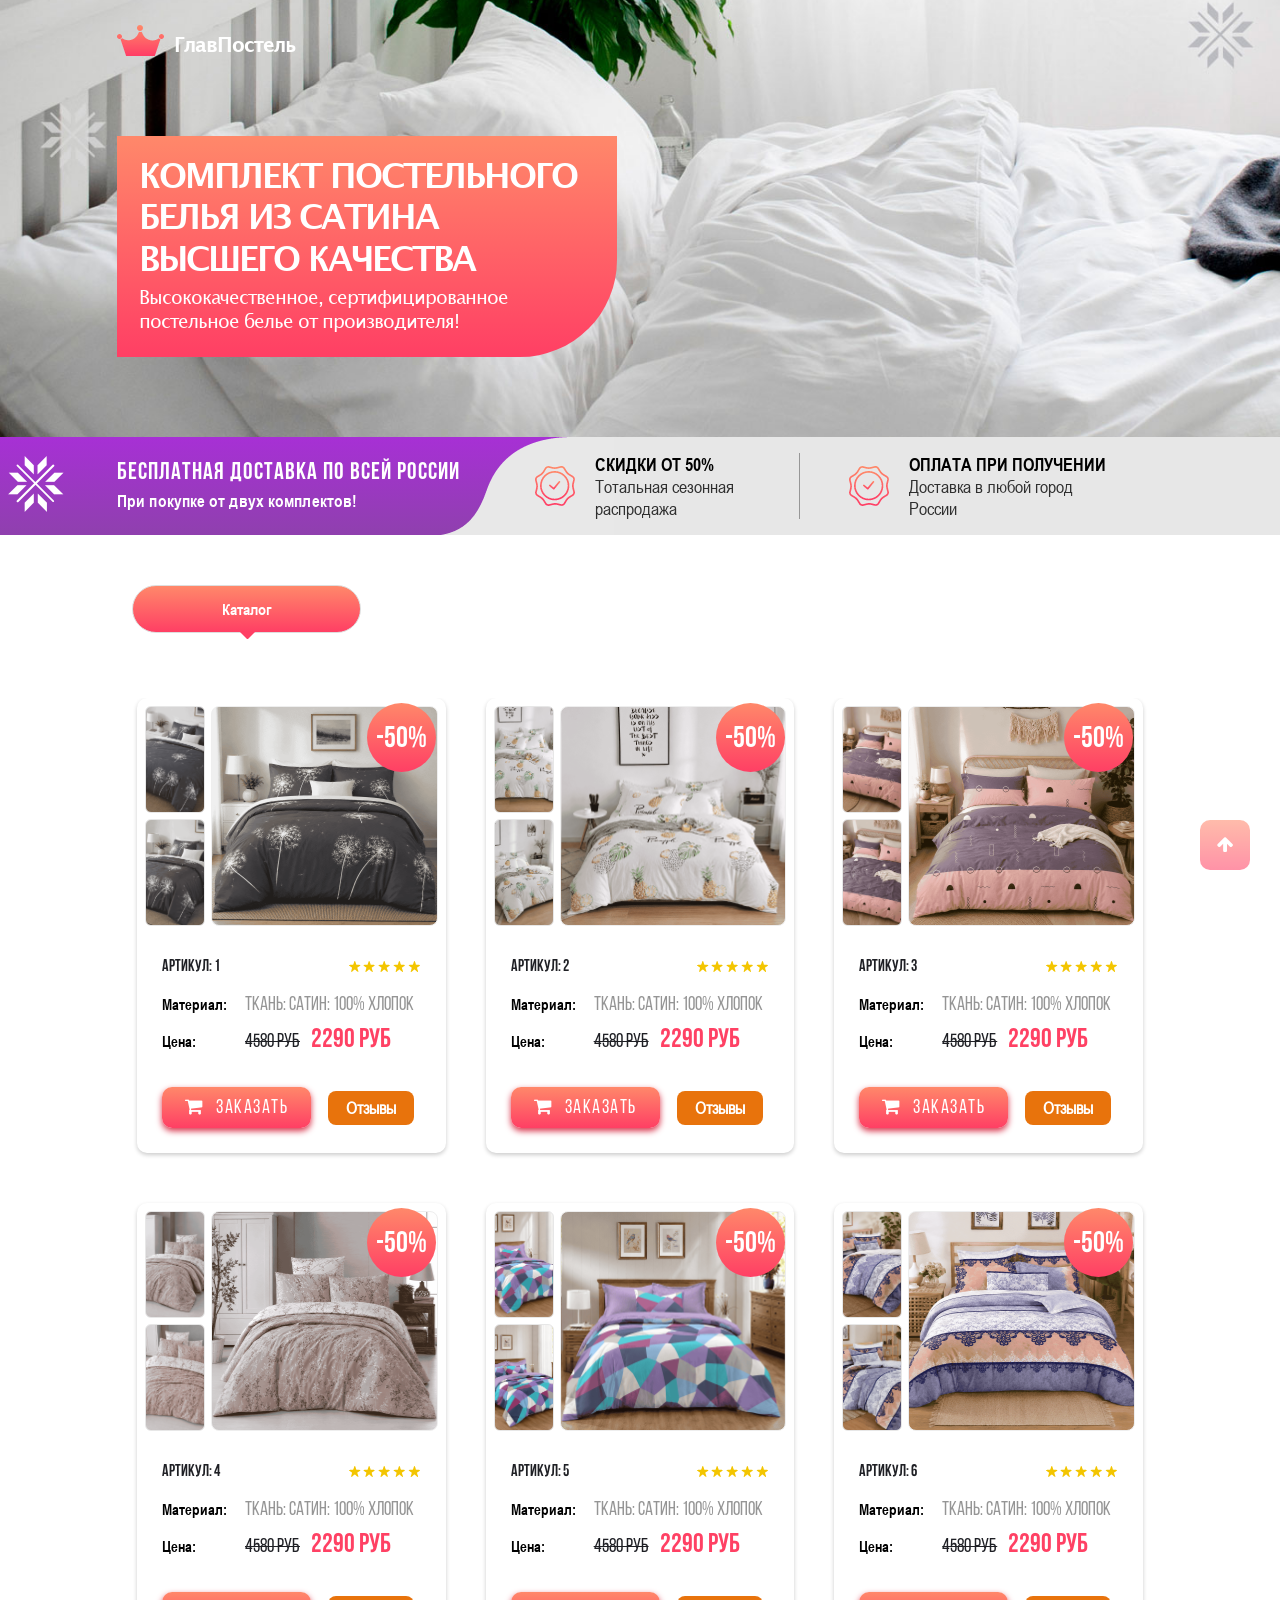
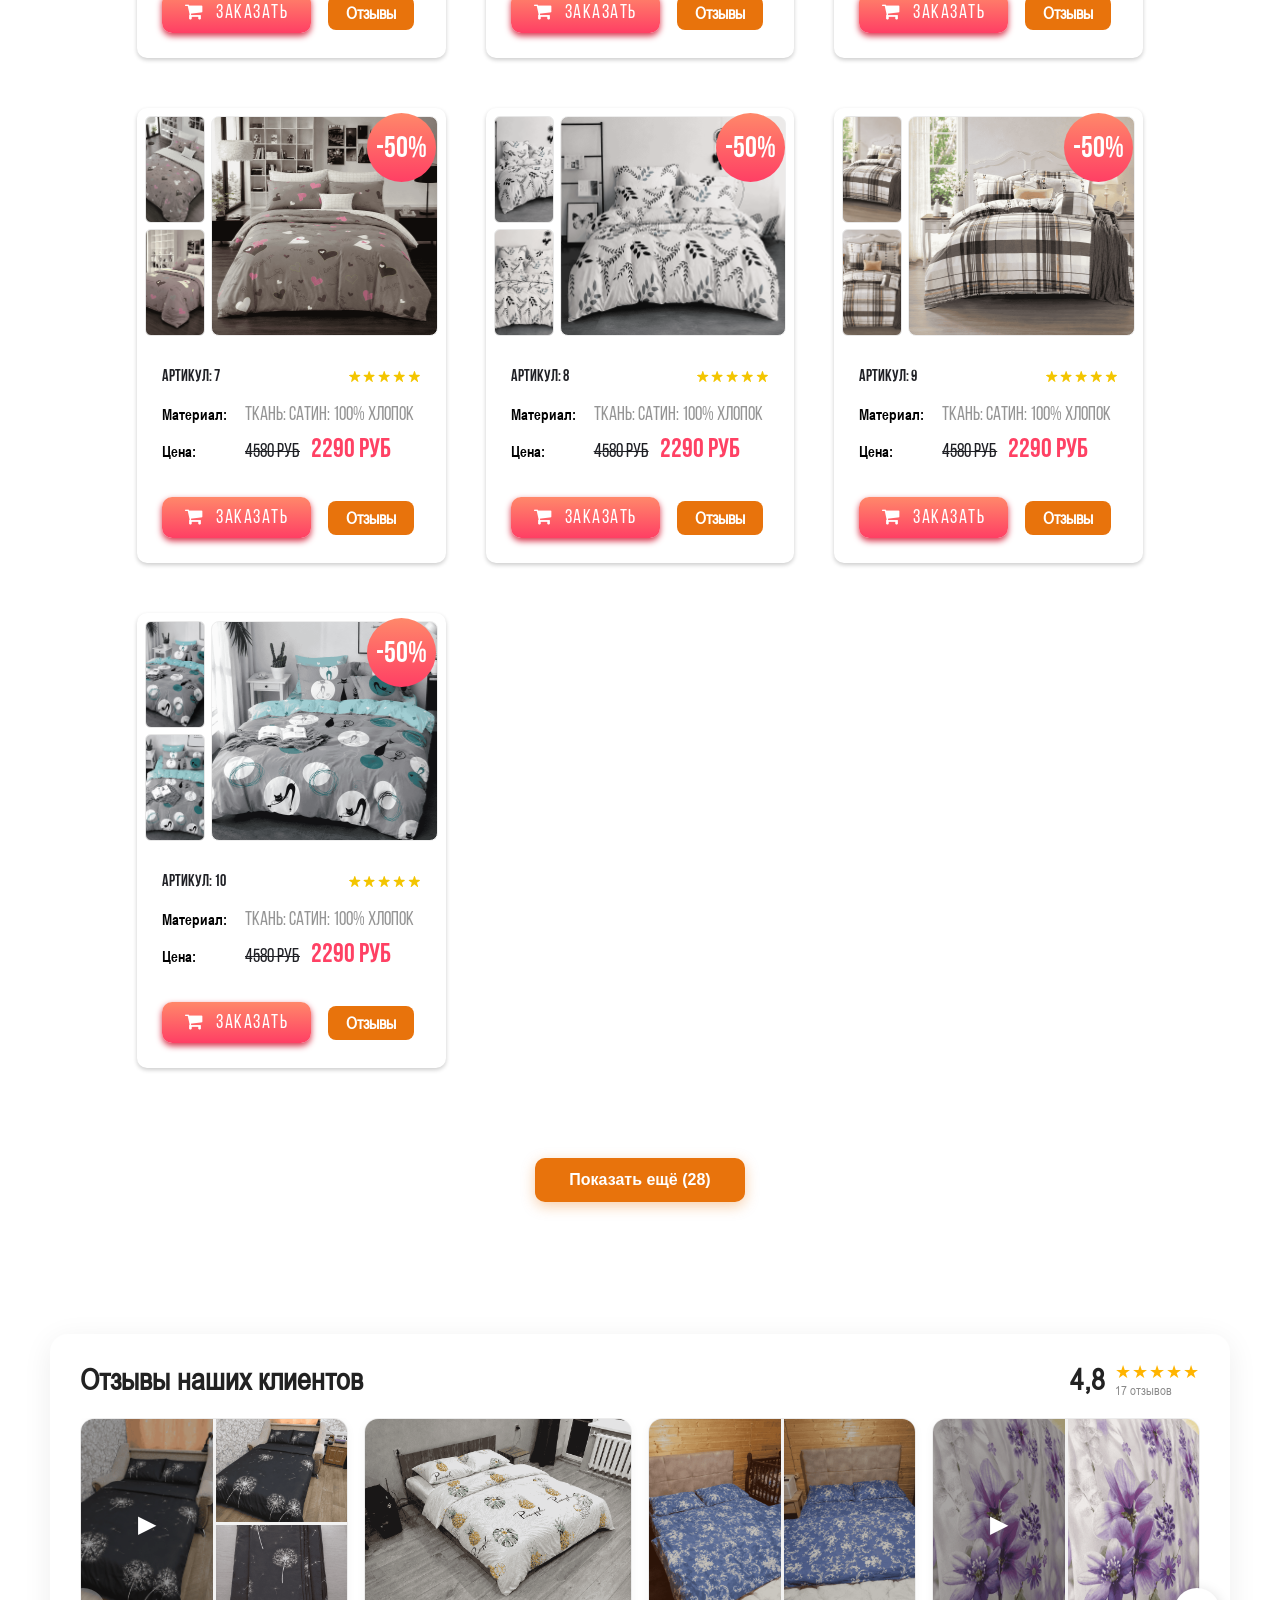
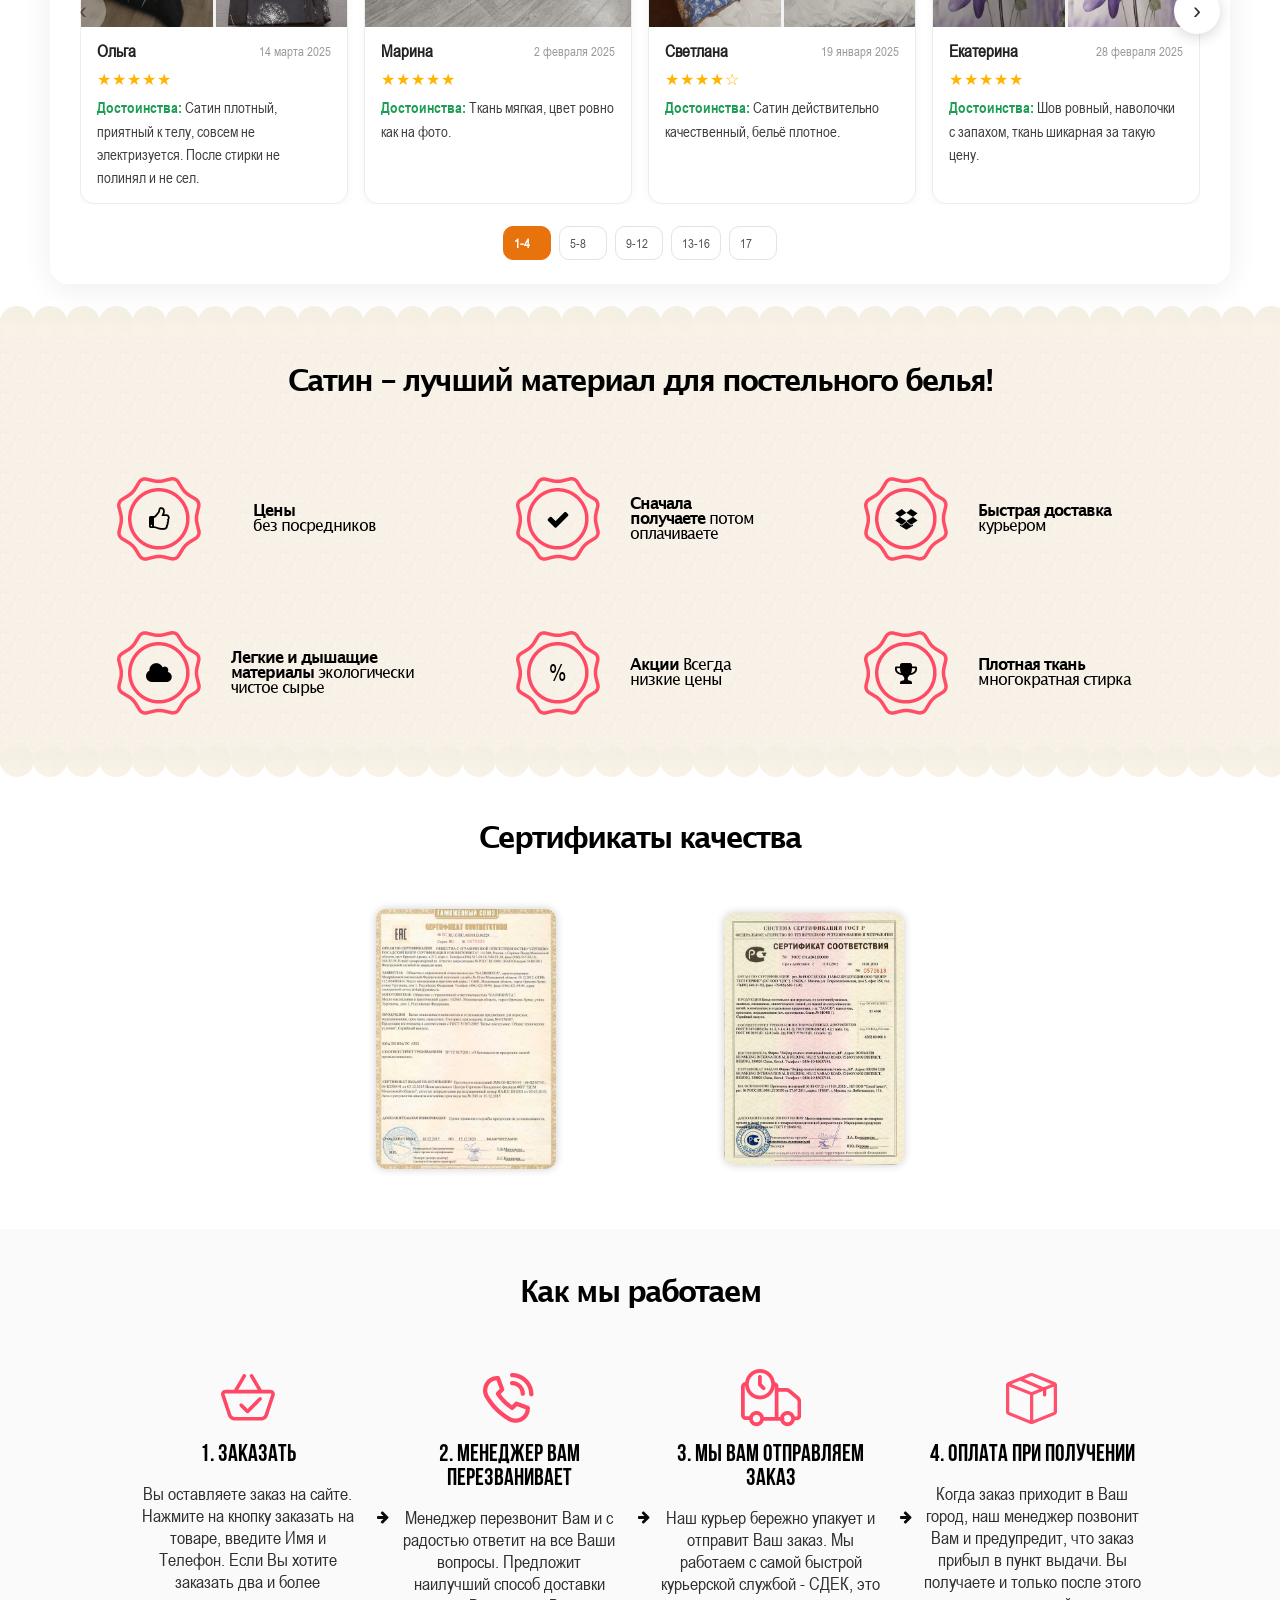
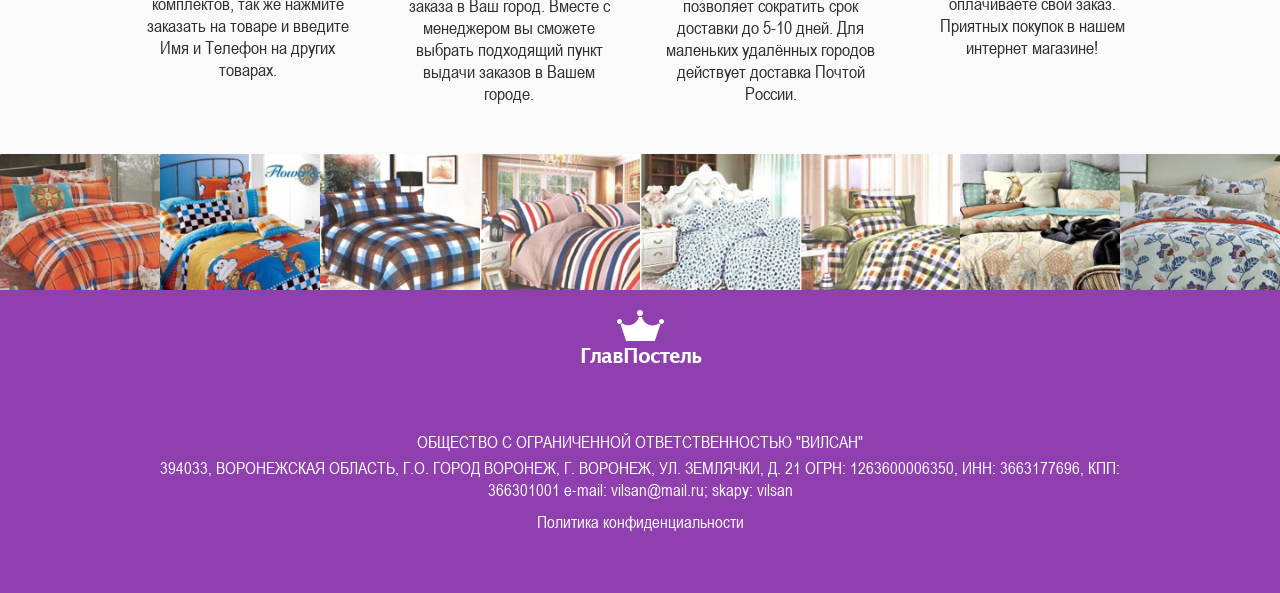
==== commit 98e2277b: "ui: remove callback CTA blocks (hero home-cont-box + bottom work-box-fix)" ====
--- a/index.html
+++ b/index.html
@@ -1,1673 +1,1662 @@
-<!DOCTYPE html>
-<html lang="ru-RU">
-
-<head>
-    <meta charset="UTF-8">
-    <title>ГлавПостель</title>
-    <link rel="shortcut icon" href="favicon.ico">
-    <link rel='stylesheet' id='woocommerce-layout-css' href='css/woocommerce-layout.css' type='text/css' media='all'>
-    <link rel='stylesheet' id='woocommerce-smallscreen-css' href='css/woocommerce-smallscreen.css' type='text/css' media='only screen and (max-width: 768px)'>
-    <link rel='stylesheet' id='woocommerce-general-css' href='css/woocommerce.css' type='text/css' media='all'>
-    <link rel='stylesheet' id='twentyseventeen-fonts-css' href='https://fonts.googleapis.com/css?family=Libre+Franklin%3A300%2C300i%2C400%2C400i%2C600%2C600i%2C800%2C800i&#038;subset=latin%2Clatin-ext' type='text/css' media='all'>
-    <!--[if lt IE 9]>
-<link rel='stylesheet' id='twentyseventeen-ie8-css'  href='css/ie8.css?ver=1.0' type='text/css' media='all' />
-<![endif]-->
-    <style type="text/css">
-    .recentcomments a {
-        display: inline !important;
-        padding: 0 !important;
-        margin: 0 !important;
-    }
-    </style>
-    <link rel="stylesheet" type="text/css" href="css/style.css">
-    <link rel="stylesheet" type="text/css" href="css/media.css">
-    <script src="https://code.jquery.com/jquery-1.11.1.min.js"></script>
-    <meta name="viewport" content="width=device-width, initial-scale=1.0, maximum-scale=1.0">
-    <link href="https://fonts.googleapis.com/css?family=Exo+2:300,400,500,600,700" rel="stylesheet">
-	 <script src="maskinput.js"></script>
-	<script type="text/javascript">
-   jQuery(function($){
-   $(".rumask").mask("+7(999) 999-99-99");
-   });
-</script>
-
-
-<style id="lead-fix">
-.callback{ width:460px !important; max-width:95vw; padding:20px !important; background-image:none !important; background:#fff !important; border-radius:12px; }
-.callback .title{ margin:0 0 12px !important; color:#333 !important; position:relative; z-index:2; text-align:center; font-weight:700; }
-.callback .form{ width:100%; }
-.lead-iframe-wrap{ background:#fff; border-radius:8px; overflow:hidden; }
-.lead-iframe-wrap iframe{ width:100% !important; min-height:480px; border:0; display:block; }
-#order .lead-iframe-wrap iframe{ min-height:560px; }
-#order .box_order_form, #order .form{ width:100%; }
-</style>
-
-<!-- Yandex.Metrika counter -->
-<script type="text/javascript">
-    (function(m,e,t,r,i,k,a){
-        m[i]=m[i]||function(){(m[i].a=m[i].a||[]).push(arguments)};
-        m[i].l=1*new Date();
-        for (var j = 0; j < document.scripts.length; j++) {if (document.scripts[j].src === r) { return; }}
-        k=e.createElement(t),a=e.getElementsByTagName(t)[0],k.async=1,k.src=r,a.parentNode.insertBefore(k,a)
-    })(window, document,'script','https://mc.yandex.ru/metrika/tag.js?id=110150078', 'ym');
-
-    ym(110150078, 'init', {ssr:true, webvisor:true, clickmap:true, ecommerce:"dataLayer", referrer: document.referrer, url: location.href, accurateTrackBounce:true, trackLinks:true});
-</script>
-<noscript><div><img src="https://mc.yandex.ru/watch/110150078" style="position:absolute; left:-9999px;" alt="" /></div></noscript>
-<!-- /Yandex.Metrika counter -->
-<script>
-document.addEventListener('click', function(e){
-  var a = e.target.closest('a[href="#order"], a[href="#callback"], a.cb, #sat_ordering, #sat_order');
-  if(a && window.ym){ ym(110150078, 'reachGoal', 'lead_form_open'); }
-});
-</script>
-<!-- AitiBot good_rsy_engaged -->
-<script src="https://aitibot.ru/rsy-mvp/tag.js" data-rsy-key="rsy_f4da13a9a59d4981a6ff3744f1dcb54f" async></script>
-<script>
-/* FORM_INTENT bridge для iframe-формы (xshopcart) и кастомных CTA.
-   Тег ловит FORM_INTENT по фокусу на нативном input/textarea/select.
-   На этом лендинге форма — внешний iframe, фокус в него не всплывает,
-   поэтому при намерении заказать мы фокусируем скрытый нативный input,
-   чтобы штатный markFormIntent тега сработал (ветка A). */
-(function(){
-  function makeProbe(){
-    var inp = document.getElementById('rsy-formintent-probe');
-    if(inp) return inp;
-    inp = document.createElement('input');
-    inp.type='text'; inp.id='rsy-formintent-probe';
-    inp.setAttribute('autocomplete','off'); inp.setAttribute('tabindex','-1'); inp.setAttribute('aria-hidden','true');
-    inp.style.cssText='position:fixed;left:-9999px;top:0;width:1px;height:1px;opacity:0;pointer-events:none;';
-    document.body.appendChild(inp);
-    return inp;
-  }
-  function fireIntent(){
-    try{ var p=makeProbe(); p.focus(); setTimeout(function(){ try{p.blur();}catch(e){} },50); }catch(e){}
-  }
-  // 1) клики по CTA, открывающим форму заказа
-  document.addEventListener('click', function(e){
-    if(e.target.closest('a[href="#order"], a[href="#callback"], a.cb, #sat_ordering, #sat_order, .lead-iframe-wrap')){
-      fireIntent();
-    }
-  }, true);
-  // 2) фокус ушёл в iframe формы (юзер тыкнул внутрь xshopcart)
-  window.addEventListener('blur', function(){
-    setTimeout(function(){
-      var a=document.activeElement;
-      if(a && a.tagName==='IFRAME' && /xshopcart\.com/.test(a.src||'')) fireIntent();
-    }, 0);
-  });
-})();
-</script>
-<!-- /AitiBot -->
-<link rel="stylesheet" href="css/custom-rebuild.css?v=22"></head>
-
-<body>
-    <header class="header">
-        <div class="header-box-fixed">
-            <div class="header-box-fixed-fix dt">
-                <div class="header-box-glob">
-                    <div class="wrapper clear">
-                        <div class="logotype">
-                            <div class="ico"></div>
-                            <div class="text">ГлавПостель</div>
-                        </div>
-                        <div class="number"></div>
-                    </div>
-                </div>
-            </div>
-        </div>
-        <div class="wrapper">
-            <div class="home-content clear">
-                <div class="home-item">
-                    <div class="logo">
-                        <div class="logo-ico"></div>
-                        <div class="logo-box">ГлавПостель</div>
-                    </div>
-                    <div class="home-info-fix">
-                        <div class="home-info-box">
-                            <div class="title">Комплект постельного белья из сатина высшего качества</div>
-                            <div class="description">Высококачественное, сертифицированное постельное белье от производителя!</div>
-                        </div>
-                    </div>
-                </div>
-                <div class="home-item">
-                    <div class="home-cont" style="display: none;">
-                        <div class="home-number"><span></span></div>
-                        <div class="home-number-desc">
-                            Мы будем рады Вашему звонку!<br>
-                            С 09:00 - До 18:00 Пн-Пт<br>
-                            Заказы на сайте 24 часа.<br>
-                        </div>
-                    </div>
-                    <div class="home-cont-box">
-                        <div class="title">Консультации Бесплатно!</div>
-                        <div class="desc">Закажите обратный звонок!</div>
-                        <div class="button"><a href="#callback" class="cb"><i class="fa fa-phone"></i>Обратный звонок</a></div>
-                    </div>
-                    <div class="ico-mobile"><img src="images/ico3.png"></div>
-                </div>
-            </div>
-        </div>
-    </header>
-    <div class="home-line">
-        <div class="home-line-box">
-            <div class="line-desc">
-                <div class="ico"></div>
-            </div>
-            <div class="line-items"></div>
-        </div>
-        <div class="home-line-info">
-            <div class="wrapper">
-                <div class="dt">
-                    <div class="line-info-desc">
-                        <div class="title">БЕСПЛАТНАЯ ДОСТАВКА ПО всей России</div>
-                        <div class="desc">При покупке от двух комплектов! </div>
-                    </div>
-                    <div class="line-items-box clear">
-                        <div class="line-item">
-                            <div class="ico"></div>
-                            <div class="info">
-                                <div class="title">СКИДКИ ОТ 50%</div>
-                                <div class="desc">Тотальная сезонная распродажа</div>
-                            </div>
-                        </div>
-                        <div class="line-item">
-                            <div class="ico"></div>
-                            <div class="info">
-                                <div class="title">Оплата при получении</div>
-                                <div class="desc">Доставка в любой город России</div>
-                            </div>
-                        </div>
-                    </div>
-                </div>
-            </div>
-        </div>
-    </div>
-    <div class="products-box">
-        <div class="wrapper">
-            <ul class="products-filter filter-1 clear">
-                <li><a class="filter" data-filter=".1-5-spalnye" data-cat="CANDIE S FASHION">Каталог</a></li>
-               <!--  <li><a class="filter" data-filter=".1-5-spalnye" data-cat="CANDIE S FASHION">CANDIE S FASHION</a></li> -->
-              <!--   <li><a class="filter" data-filter=".2-spalnye" data-cat="Francisci Французский стиль 5D">Francisci Французский стиль 5D</a></li> -->
-                <!-- <li><a class="filter mixitup-sandbox_menu-item__cat-b" data-hide-on-click="true" data-tooltip-content="Filter blue" data-behavior="tooltip22B4F2" data-ref="ripple" data-filter=".evro" data-cat="Евро-комплекты">Евро</a></li>
-<li><a class="filter" data-filter=".semejnye" data-cat="Семейные">Семейные</a></li> -->
-            </ul>
-            <div class="products-nav">
-               <!--  Вы в категории: <a href="" class="nav-text" style="color:#1f2025;text-decoration:none"></a> -->
-            </div>
-            <div class="products-items clear" id="Container">
-                <ul class="products">
-                    
-
-                    <div class="products-item-fix mix 1-5-spalnye" data-order="55430">
-                        <div class="products-item">
-                            <a href="#ordering" class="modal full-link" id="sat_order_full"></a>
-                            <div class="prod-image">
-                                <div class="pgal" data-art="1" data-imgs="photos/1-1.png,photos/1-2.png,photos/1-3.png"></div>
-                                <div class="prod-sale">-50%</div>
-                            </div>
-                            <div class="prod-desc" onclick="document.getElementById('color').value = '1';">
-                                <div class="prod-title">
-                                    <div class="rating"><img src="images/ico2.png" alt="rating"></div><span id="name">АРТИКУЛ: <span id="art">1</span></span>
-                                </div>
-                                <div class="prod-info ">
-                                    <!--	<div class="prod-info-item"><span class="weightbold">Плотность:</span> <span id="hlopok">Микрофайбер</span></div> -->
-                                    <!-- <div class="prod-info-item"><span class="weightbold">Размер:</span> <span id="hlopok">1,5-спальный</span></div> -->
-                                    <div class="prod-info-item"><span class="weightbold">Материал:</span> <span id="mat">Ткань: Сатин: 100% хлопок</span></div>
-                                    <div class="prod-info-item"><span class="weightbold">Цена:</span> <span class="old-price">4580 руб</span> <span class="new-price">2290 руб</span></div>
-                                </div>
-                                <div class="prod-buttons">
-                                    <div class="item prod_s_but"><a href="#order" class="modal" id="sat_ordering"><i class="fa fa-shopping-cart"></i> заказать</a></div>
-                                    <div class="item"><a href="#ordering" class="modal" id="sat_order">Подробнее</a></div>
-                                </div>
-                                <div class="additional_fields" style="display: none;">
-                                    <div class="pillowcases">2 ШТ. 70x70</div>
-                                    <div class="duvet-cover">1 ШТ. 175x215</div>
-                                    <div class="bedsheet">1 ШТ. 175x215</div>
-                                </div>
-                            </div>
-                        </div>
-                    </div>
-
-                    <div class="products-item-fix mix 1-5-spalnye" data-order="55430">
-                        <div class="products-item">
-                            <a href="#ordering" class="modal full-link" id="sat_order_full"></a>
-                            <div class="prod-image">
-                                <div class="pgal" data-art="2" data-imgs="photos/2-1.png,photos/2-2.png,photos/2-3.png"></div>
-                                <div class="prod-sale">-50%</div>
-                            </div>
-                            <div class="prod-desc" onclick="document.getElementById('color').value = '2';">
-                                <div class="prod-title">
-                                    <div class="rating"><img src="images/ico2.png" alt="rating"></div><span id="name">АРТИКУЛ: <span id="art">2</span></span>
-                                </div>
-                                <div class="prod-info ">
-                                    <!--    <div class="prod-info-item"><span class="weightbold">Плотность:</span> <span id="hlopok">Микрофайбер</span></div> -->
-                                    <!-- <div class="prod-info-item"><span class="weightbold">Размер:</span> <span id="hlopok">1,5-спальный</span></div> -->
-                                    <div class="prod-info-item"><span class="weightbold">Материал:</span> <span id="mat">Ткань: Сатин: 100% хлопок</span></div>
-                                    <div class="prod-info-item"><span class="weightbold">Цена:</span> <span class="old-price">4580 руб</span> <span class="new-price">2290 руб</span></div>
-                                </div>
-                                <div class="prod-buttons">
-                                    <div class="item prod_s_but"><a href="#order" class="modal" id="sat_ordering"><i class="fa fa-shopping-cart"></i> заказать</a></div>
-                                    <div class="item"><a href="#ordering" class="modal" id="sat_order">Подробнее</a></div>
-                                </div>
-                                <div class="additional_fields" style="display: none;">
-                                    <div class="pillowcases">2 ШТ. 70x70</div>
-                                    <div class="duvet-cover">1 ШТ. 175x215</div>
-                                    <div class="bedsheet">1 ШТ. 175x215</div>
-                                </div>
-                            </div>
-                        </div>
-                    </div>
-
-                    <div class="products-item-fix mix 1-5-spalnye" data-order="55430">
-                        <div class="products-item">
-                            <a href="#ordering" class="modal full-link" id="sat_order_full"></a>
-                            <div class="prod-image">
-                                <div class="pgal" data-art="3" data-imgs="photos/3-1.png,photos/3-2.png,photos/3-3.png"></div>
-                                <div class="prod-sale">-50%</div>
-                            </div>
-                            <div class="prod-desc" onclick="document.getElementById('color').value = '3';">
-                                <div class="prod-title">
-                                    <div class="rating"><img src="images/ico2.png" alt="rating"></div><span id="name">АРТИКУЛ: <span id="art">3</span></span>
-                                </div>
-                                <div class="prod-info ">
-                                    <!--    <div class="prod-info-item"><span class="weightbold">Плотность:</span> <span id="hlopok">Микрофайбер</span></div> -->
-                                    <!-- <div class="prod-info-item"><span class="weightbold">Размер:</span> <span id="hlopok">1,5-спальный</span></div> -->
-                                    <div class="prod-info-item"><span class="weightbold">Материал:</span> <span id="mat">Ткань: Сатин: 100% хлопок</span></div>
-                                    <div class="prod-info-item"><span class="weightbold">Цена:</span> <span class="old-price">4580 руб</span> <span class="new-price">2290 руб</span></div>
-                                </div>
-                                <div class="prod-buttons">
-                                    <div class="item prod_s_but"><a href="#order" class="modal" id="sat_ordering"><i class="fa fa-shopping-cart"></i> заказать</a></div>
-                                    <div class="item"><a href="#ordering" class="modal" id="sat_order">Подробнее</a></div>
-                                </div>
-                                <div class="additional_fields" style="display: none;">
-                                    <div class="pillowcases">2 ШТ. 70x70</div>
-                                    <div class="duvet-cover">1 ШТ. 175x215</div>
-                                    <div class="bedsheet">1 ШТ. 175x215</div>
-                                </div>
-                            </div>
-                        </div>
-                    </div>
-
-                    <div class="products-item-fix mix 1-5-spalnye" data-order="55430">
-                        <div class="products-item">
-                            <a href="#ordering" class="modal full-link" id="sat_order_full"></a>
-                            <div class="prod-image">
-                                <div class="pgal" data-art="4" data-imgs="photos/4-1.png,photos/4-2.png,photos/4-3.png"></div>
-                                <div class="prod-sale">-50%</div>
-                            </div>
-                            <div class="prod-desc" onclick="document.getElementById('color').value = '4';">
-                                <div class="prod-title">
-                                    <div class="rating"><img src="images/ico2.png" alt="rating"></div><span id="name">АРТИКУЛ: <span id="art">4</span></span>
-                                </div>
-                                <div class="prod-info ">
-                                    <!--    <div class="prod-info-item"><span class="weightbold">Плотность:</span> <span id="hlopok">Микрофайбер</span></div> -->
-                                    <!-- <div class="prod-info-item"><span class="weightbold">Размер:</span> <span id="hlopok">1,5-спальный</span></div> -->
-                                    <div class="prod-info-item"><span class="weightbold">Материал:</span> <span id="mat">Ткань: Сатин: 100% хлопок</span></div>
-                                    <div class="prod-info-item"><span class="weightbold">Цена:</span> <span class="old-price">4580 руб</span> <span class="new-price">2290 руб</span></div>
-                                </div>
-                                <div class="prod-buttons">
-                                    <div class="item prod_s_but"><a href="#order" class="modal" id="sat_ordering"><i class="fa fa-shopping-cart"></i> заказать</a></div>
-                                    <div class="item"><a href="#ordering" class="modal" id="sat_order">Подробнее</a></div>
-                                </div>
-                                <div class="additional_fields" style="display: none;">
-                                    <div class="pillowcases">2 ШТ. 70x70</div>
-                                    <div class="duvet-cover">1 ШТ. 175x215</div>
-                                    <div class="bedsheet">1 ШТ. 175x215</div>
-                                </div>
-                            </div>
-                        </div>
-                    </div>
-
-                    <div class="products-item-fix mix 1-5-spalnye" data-order="55430">
-                        <div class="products-item">
-                            <a href="#ordering" class="modal full-link" id="sat_order_full"></a>
-                            <div class="prod-image">
-                                <div class="pgal" data-art="5" data-imgs="photos/5-1.png,photos/5-2.png,photos/5-3.png"></div>
-                                <div class="prod-sale">-50%</div>
-                            </div>
-                            <div class="prod-desc" onclick="document.getElementById('color').value = '5';">
-                                <div class="prod-title">
-                                    <div class="rating"><img src="images/ico2.png" alt="rating"></div><span id="name">АРТИКУЛ: <span id="art">5</span></span>
-                                </div>
-                                <div class="prod-info ">
-                                    <!--    <div class="prod-info-item"><span class="weightbold">Плотность:</span> <span id="hlopok">Микрофайбер</span></div> -->
-                                    <!-- <div class="prod-info-item"><span class="weightbold">Размер:</span> <span id="hlopok">1,5-спальный</span></div> -->
-                                    <div class="prod-info-item"><span class="weightbold">Материал:</span> <span id="mat">Ткань: Сатин: 100% хлопок</span></div>
-                                    <div class="prod-info-item"><span class="weightbold">Цена:</span> <span class="old-price">4580 руб</span> <span class="new-price">2290 руб</span></div>
-                                </div>
-                                <div class="prod-buttons">
-                                    <div class="item prod_s_but"><a href="#order" class="modal" id="sat_ordering"><i class="fa fa-shopping-cart"></i> заказать</a></div>
-                                    <div class="item"><a href="#ordering" class="modal" id="sat_order">Подробнее</a></div>
-                                </div>
-                                <div class="additional_fields" style="display: none;">
-                                    <div class="pillowcases">2 ШТ. 70x70</div>
-                                    <div class="duvet-cover">1 ШТ. 175x215</div>
-                                    <div class="bedsheet">1 ШТ. 175x215</div>
-                                </div>
-                            </div>
-                        </div>
-                    </div>
-
-                    <div class="products-item-fix mix 1-5-spalnye" data-order="55430">
-                        <div class="products-item">
-                            <a href="#ordering" class="modal full-link" id="sat_order_full"></a>
-                            <div class="prod-image">
-                                <div class="pgal" data-art="6" data-imgs="photos/6-1.png,photos/6-2.png,photos/6-3.png"></div>
-                                <div class="prod-sale">-50%</div>
-                            </div>
-                            <div class="prod-desc" onclick="document.getElementById('color').value = '6';">
-                                <div class="prod-title">
-                                    <div class="rating"><img src="images/ico2.png" alt="rating"></div><span id="name">АРТИКУЛ: <span id="art">6</span></span>
-                                </div>
-                                <div class="prod-info ">
-                                    <!--    <div class="prod-info-item"><span class="weightbold">Плотность:</span> <span id="hlopok">Микрофайбер</span></div> -->
-                                    <!-- <div class="prod-info-item"><span class="weightbold">Размер:</span> <span id="hlopok">1,5-спальный</span></div> -->
-                                    <div class="prod-info-item"><span class="weightbold">Материал:</span> <span id="mat">Ткань: Сатин: 100% хлопок</span></div>
-                                    <div class="prod-info-item"><span class="weightbold">Цена:</span> <span class="old-price">4580 руб</span> <span class="new-price">2290 руб</span></div>
-                                </div>
-                                <div class="prod-buttons">
-                                    <div class="item prod_s_but"><a href="#order" class="modal" id="sat_ordering"><i class="fa fa-shopping-cart"></i> заказать</a></div>
-                                    <div class="item"><a href="#ordering" class="modal" id="sat_order">Подробнее</a></div>
-                                </div>
-                                <div class="additional_fields" style="display: none;">
-                                    <div class="pillowcases">2 ШТ. 70x70</div>
-                                    <div class="duvet-cover">1 ШТ. 175x215</div>
-                                    <div class="bedsheet">1 ШТ. 175x215</div>
-                                </div>
-                            </div>
-                        </div>
-                    </div>
-
-                    <div class="products-item-fix mix 1-5-spalnye" data-order="55430">
-                        <div class="products-item">
-                            <a href="#ordering" class="modal full-link" id="sat_order_full"></a>
-                            <div class="prod-image">
-                                <div class="pgal" data-art="7" data-imgs="photos/7-1.png,photos/7-2.png,photos/7-3.png"></div>
-                                <div class="prod-sale">-50%</div>
-                            </div>
-                            <div class="prod-desc" onclick="document.getElementById('color').value = '7';">
-                                <div class="prod-title">
-                                    <div class="rating"><img src="images/ico2.png" alt="rating"></div><span id="name">АРТИКУЛ: <span id="art">7</span></span>
-                                </div>
-                                <div class="prod-info ">
-                                    <!--    <div class="prod-info-item"><span class="weightbold">Плотность:</span> <span id="hlopok">Микрофайбер</span></div> -->
-                                    <!-- <div class="prod-info-item"><span class="weightbold">Размер:</span> <span id="hlopok">1,5-спальный</span></div> -->
-                                    <div class="prod-info-item"><span class="weightbold">Материал:</span> <span id="mat">Ткань: Сатин: 100% хлопок</span></div>
-                                    <div class="prod-info-item"><span class="weightbold">Цена:</span> <span class="old-price">4580 руб</span> <span class="new-price">2290 руб</span></div>
-                                </div>
-                                <div class="prod-buttons">
-                                    <div class="item prod_s_but"><a href="#order" class="modal" id="sat_ordering"><i class="fa fa-shopping-cart"></i> заказать</a></div>
-                                    <div class="item"><a href="#ordering" class="modal" id="sat_order">Подробнее</a></div>
-                                </div>
-                                <div class="additional_fields" style="display: none;">
-                                    <div class="pillowcases">2 ШТ. 70x70</div>
-                                    <div class="duvet-cover">1 ШТ. 175x215</div>
-                                    <div class="bedsheet">1 ШТ. 175x215</div>
-                                </div>
-                            </div>
-                        </div>
-                    </div>
-
-                    <div class="products-item-fix mix 1-5-spalnye" data-order="55430">
-                        <div class="products-item">
-                            <a href="#ordering" class="modal full-link" id="sat_order_full"></a>
-                            <div class="prod-image">
-                                <div class="pgal" data-art="8" data-imgs="photos/8-1.png,photos/8-2.png,photos/8-3.png"></div>
-                                <div class="prod-sale">-50%</div>
-                            </div>
-                            <div class="prod-desc" onclick="document.getElementById('color').value = '8';">
-                                <div class="prod-title">
-                                    <div class="rating"><img src="images/ico2.png" alt="rating"></div><span id="name">АРТИКУЛ: <span id="art">8</span></span>
-                                </div>
-                                <div class="prod-info ">
-                                    <!--    <div class="prod-info-item"><span class="weightbold">Плотность:</span> <span id="hlopok">Микрофайбер</span></div> -->
-                                    <!-- <div class="prod-info-item"><span class="weightbold">Размер:</span> <span id="hlopok">1,5-спальный</span></div> -->
-                                    <div class="prod-info-item"><span class="weightbold">Материал:</span> <span id="mat">Ткань: Сатин: 100% хлопок</span></div>
-                                    <div class="prod-info-item"><span class="weightbold">Цена:</span> <span class="old-price">4580 руб</span> <span class="new-price">2290 руб</span></div>
-                                </div>
-                                <div class="prod-buttons">
-                                    <div class="item prod_s_but"><a href="#order" class="modal" id="sat_ordering"><i class="fa fa-shopping-cart"></i> заказать</a></div>
-                                    <div class="item"><a href="#ordering" class="modal" id="sat_order">Подробнее</a></div>
-                                </div>
-                                <div class="additional_fields" style="display: none;">
-                                    <div class="pillowcases">2 ШТ. 70x70</div>
-                                    <div class="duvet-cover">1 ШТ. 175x215</div>
-                                    <div class="bedsheet">1 ШТ. 175x215</div>
-                                </div>
-                            </div>
-                        </div>
-                    </div>
-
-                    <div class="products-item-fix mix 1-5-spalnye" data-order="55430">
-                        <div class="products-item">
-                            <a href="#ordering" class="modal full-link" id="sat_order_full"></a>
-                            <div class="prod-image">
-                                <div class="pgal" data-art="9" data-imgs="photos/9-1.png,photos/9-2.png,photos/9-3.png"></div>
-                                <div class="prod-sale">-50%</div>
-                            </div>
-                            <div class="prod-desc" onclick="document.getElementById('color').value = '9';">
-                                <div class="prod-title">
-                                    <div class="rating"><img src="images/ico2.png" alt="rating"></div><span id="name">АРТИКУЛ: <span id="art">9</span></span>
-                                </div>
-                                <div class="prod-info ">
-                                    <!--    <div class="prod-info-item"><span class="weightbold">Плотность:</span> <span id="hlopok">Микрофайбер</span></div> -->
-                                    <!-- <div class="prod-info-item"><span class="weightbold">Размер:</span> <span id="hlopok">1,5-спальный</span></div> -->
-                                    <div class="prod-info-item"><span class="weightbold">Материал:</span> <span id="mat">Ткань: Сатин: 100% хлопок</span></div>
-                                    <div class="prod-info-item"><span class="weightbold">Цена:</span> <span class="old-price">4580 руб</span> <span class="new-price">2290 руб</span></div>
-                                </div>
-                                <div class="prod-buttons">
-                                    <div class="item prod_s_but"><a href="#order" class="modal" id="sat_ordering"><i class="fa fa-shopping-cart"></i> заказать</a></div>
-                                    <div class="item"><a href="#ordering" class="modal" id="sat_order">Подробнее</a></div>
-                                </div>
-                                <div class="additional_fields" style="display: none;">
-                                    <div class="pillowcases">2 ШТ. 70x70</div>
-                                    <div class="duvet-cover">1 ШТ. 175x215</div>
-                                    <div class="bedsheet">1 ШТ. 175х215</div>
-                                </div>
-                            </div>
-                        </div>
-                    </div>
-
-                    <div class="products-item-fix mix 1-5-spalnye" data-order="55430">
-                        <div class="products-item">
-                            <a href="#ordering" class="modal full-link" id="sat_order_full"></a>
-                            <div class="prod-image">
-                                <div class="pgal" data-art="10" data-imgs="photos/10-1.png,photos/10-2.png,photos/10-3.png"></div>
-                                <div class="prod-sale">-50%</div>
-                            </div>
-                            <div class="prod-desc" onclick="document.getElementById('color').value = '10';">
-                                <div class="prod-title">
-                                    <div class="rating"><img src="images/ico2.png" alt="rating"></div><span id="name">АРТИКУЛ: <span id="art">10</span></span>
-                                </div>
-                                <div class="prod-info ">
-                                    <!--    <div class="prod-info-item"><span class="weightbold">Плотность:</span> <span id="hlopok">Микрофайбер</span></div> -->
-                                    <!-- <div class="prod-info-item"><span class="weightbold">Размер:</span> <span id="hlopok">1,5-спальный</span></div> -->
-                                    <div class="prod-info-item"><span class="weightbold">Материал:</span> <span id="mat">Ткань: Сатин: 100% хлопок</span></div>
-                                    <div class="prod-info-item"><span class="weightbold">Цена:</span> <span class="old-price">4580 руб</span> <span class="new-price">2290 руб</span></div>
-                                </div>
-                                <div class="prod-buttons">
-                                    <div class="item prod_s_but"><a href="#order" class="modal" id="sat_ordering"><i class="fa fa-shopping-cart"></i> заказать</a></div>
-                                    <div class="item"><a href="#ordering" class="modal" id="sat_order">Подробнее</a></div>
-                                </div>
-                                <div class="additional_fields" style="display: none;">
-                                    <div class="pillowcases">2 ШТ. 70x70</div>
-                                    <div class="duvet-cover">1 ШТ. 175x215</div>
-                                    <div class="bedsheet">1 ШТ. 175x215</div>
-                                </div>
-                            </div>
-                        </div>
-                    </div>
-
-                    <div class="products-item-fix mix 1-5-spalnye" data-order="55430">
-                        <div class="products-item">
-                            <a href="#ordering" class="modal full-link" id="sat_order_full"></a>
-                            <div class="prod-image">
-                                <div class="pgal" data-art="11" data-imgs="photos/11-1.png,photos/11-2.png,photos/11-3.png"></div>
-                                <div class="prod-sale">-50%</div>
-                            </div>
-                            <div class="prod-desc" onclick="document.getElementById('color').value = '11';">
-                                <div class="prod-title">
-                                    <div class="rating"><img src="images/ico2.png" alt="rating"></div><span id="name">АРТИКУЛ: <span id="art">11</span></span>
-                                </div>
-                                <div class="prod-info ">
-                                    <!--    <div class="prod-info-item"><span class="weightbold">Плотность:</span> <span id="hlopok">Микрофайбер</span></div> -->
-                                    <!-- <div class="prod-info-item"><span class="weightbold">Размер:</span> <span id="hlopok">1,5-спальный</span></div> -->
-                                    <div class="prod-info-item"><span class="weightbold">Материал:</span> <span id="mat">Ткань: Сатин: 100% хлопок</span></div>
-                                    <div class="prod-info-item"><span class="weightbold">Цена:</span> <span class="old-price">4580 руб</span> <span class="new-price">2290 руб</span></div>
-                                </div>
-                                <div class="prod-buttons">
-                                    <div class="item prod_s_but"><a href="#order" class="modal" id="sat_ordering"><i class="fa fa-shopping-cart"></i> заказать</a></div>
-                                    <div class="item"><a href="#ordering" class="modal" id="sat_order">Подробнее</a></div>
-                                </div>
-                                <div class="additional_fields" style="display: none;">
-                                    <div class="pillowcases">2 ШТ. 70x70</div>
-                                    <div class="duvet-cover">1 ШТ. 175x215</div>
-                                    <div class="bedsheet">1 ШТ. 175x215</div>
-                                </div>
-                            </div>
-                        </div>
-                    </div>
-
-                    <div class="products-item-fix mix 1-5-spalnye" data-order="55430">
-                        <div class="products-item">
-                            <a href="#ordering" class="modal full-link" id="sat_order_full"></a>
-                            <div class="prod-image">
-                                <div class="pgal" data-art="12" data-imgs="photos/12-1.png,photos/12-2.png,photos/12-3.png"></div>
-                                <div class="prod-sale">-50%</div>
-                            </div>
-                            <div class="prod-desc" onclick="document.getElementById('color').value = '12';">
-                                <div class="prod-title">
-                                    <div class="rating"><img src="images/ico2.png" alt="rating"></div><span id="name">АРТИКУЛ: <span id="art">12</span></span>
-                                </div>
-                                <div class="prod-info ">
-                                    <!--    <div class="prod-info-item"><span class="weightbold">Плотность:</span> <span id="hlopok">Микрофайбер</span></div> -->
-                                    <!-- <div class="prod-info-item"><span class="weightbold">Размер:</span> <span id="hlopok">1,5-спальный</span></div> -->
-                                    <div class="prod-info-item"><span class="weightbold">Материал:</span> <span id="mat">Ткань: Сатин: 100% хлопок</span></div>
-                                    <div class="prod-info-item"><span class="weightbold">Цена:</span> <span class="old-price">4580 руб</span> <span class="new-price">2290 руб</span></div>
-                                </div>
-                                <div class="prod-buttons">
-                                    <div class="item prod_s_but"><a href="#order" class="modal" id="sat_ordering"><i class="fa fa-shopping-cart"></i> заказать</a></div>
-                                    <div class="item"><a href="#ordering" class="modal" id="sat_order">Подробнее</a></div>
-                                </div>
-                                <div class="additional_fields" style="display: none;">
-                                    <div class="pillowcases">2 ШТ. 70x70</div>
-                                    <div class="duvet-cover">1 ШТ. 175x215</div>
-                                    <div class="bedsheet">1 ШТ. 175x215</div>
-                                </div>
-                            </div>
-                        </div>
-                    </div>
-
-                    <div class="products-item-fix mix 1-5-spalnye" data-order="55430">
-                        <div class="products-item">
-                            <a href="#ordering" class="modal full-link" id="sat_order_full"></a>
-                            <div class="prod-image">
-                                <div class="pgal" data-art="13" data-imgs="photos/13-1.png,photos/13-2.png,photos/13-3.png"></div>
-                                <div class="prod-sale">-50%</div>
-                            </div>
-                            <div class="prod-desc" onclick="document.getElementById('color').value = '13';">
-                                <div class="prod-title">
-                                    <div class="rating"><img src="images/ico2.png" alt="rating"></div><span id="name">АРТИКУЛ: <span id="art">13</span></span>
-                                </div>
-                                <div class="prod-info ">
-                                    <!--    <div class="prod-info-item"><span class="weightbold">Плотность:</span> <span id="hlopok">Микрофайбер</span></div> -->
-                                    <!-- <div class="prod-info-item"><span class="weightbold">Размер:</span> <span id="hlopok">1,5-спальный</span></div> -->
-                                    <div class="prod-info-item"><span class="weightbold">Материал:</span> <span id="mat">Ткань: Сатин: 100% хлопок</span></div>
-                                    <div class="prod-info-item"><span class="weightbold">Цена:</span> <span class="old-price">4580 руб</span> <span class="new-price">2290 руб</span></div>
-                                </div>
-                                <div class="prod-buttons">
-                                    <div class="item prod_s_but"><a href="#order" class="modal" id="sat_ordering"><i class="fa fa-shopping-cart"></i> заказать</a></div>
-                                    <div class="item"><a href="#ordering" class="modal" id="sat_order">Подробнее</a></div>
-                                </div>
-                                <div class="additional_fields" style="display: none;">
-                                    <div class="pillowcases">2 ШТ. 70x70</div>
-                                    <div class="duvet-cover">1 ШТ. 175x215</div>
-                                    <div class="bedsheet">1 ШТ. 175x215</div>
-                                </div>
-                            </div>
-                        </div>
-                    </div>
-
-                    <div class="products-item-fix mix 1-5-spalnye" data-order="55430">
-                        <div class="products-item">
-                            <a href="#ordering" class="modal full-link" id="sat_order_full"></a>
-                            <div class="prod-image">
-                                <div class="pgal" data-art="14" data-imgs="photos/14-1.png,photos/14-2.png,photos/14-3.png"></div>
-                                <div class="prod-sale">-50%</div>
-                            </div>
-                            <div class="prod-desc" onclick="document.getElementById('color').value = '14';">
-                                <div class="prod-title">
-                                    <div class="rating"><img src="images/ico2.png" alt="rating"></div><span id="name">АРТИКУЛ: <span id="art">14</span></span>
-                                </div>
-                                <div class="prod-info ">
-                                    <!--    <div class="prod-info-item"><span class="weightbold">Плотность:</span> <span id="hlopok">Микрофайбер</span></div> -->
-                                    <!-- <div class="prod-info-item"><span class="weightbold">Размер:</span> <span id="hlopok">1,5-спальный</span></div> -->
-                                    <div class="prod-info-item"><span class="weightbold">Материал:</span> <span id="mat">Ткань: Сатин: 100% хлопок</span></div>
-                                    <div class="prod-info-item"><span class="weightbold">Цена:</span> <span class="old-price">4580 руб</span> <span class="new-price">2290 руб</span></div>
-                                </div>
-                                <div class="prod-buttons">
-                                    <div class="item prod_s_but"><a href="#order" class="modal" id="sat_ordering"><i class="fa fa-shopping-cart"></i> заказать</a></div>
-                                    <div class="item"><a href="#ordering" class="modal" id="sat_order">Подробнее</a></div>
-                                </div>
-                                <div class="additional_fields" style="display: none;">
-                                    <div class="pillowcases">2 ШТ. 70x70</div>
-                                    <div class="duvet-cover">1 ШТ. 175x215</div>
-                                    <div class="bedsheet">1 ШТ. 175x215</div>
-                                </div>
-                            </div>
-                        </div>
-                    </div>
-
-                    <div class="products-item-fix mix 1-5-spalnye" data-order="55430">
-                        <div class="products-item">
-                            <a href="#ordering" class="modal full-link" id="sat_order_full"></a>
-                            <div class="prod-image">
-                                <div class="pgal" data-art="15" data-imgs="photos/15-1.png,photos/15-2.png,photos/15-3.png"></div>
-                                <div class="prod-sale">-50%</div>
-                            </div>
-                            <div class="prod-desc" onclick="document.getElementById('color').value = '15';">
-                                <div class="prod-title">
-                                    <div class="rating"><img src="images/ico2.png" alt="rating"></div><span id="name">АРТИКУЛ: <span id="art">15</span></span>
-                                </div>
-                                <div class="prod-info ">
-                                    <!--    <div class="prod-info-item"><span class="weightbold">Плотность:</span> <span id="hlopok">Микрофайбер</span></div> -->
-                                    <!-- <div class="prod-info-item"><span class="weightbold">Размер:</span> <span id="hlopok">1,5-спальный</span></div> -->
-                                    <div class="prod-info-item"><span class="weightbold">Материал:</span> <span id="mat">Ткань: Сатин: 100% хлопок</span></div>
-                                    <div class="prod-info-item"><span class="weightbold">Цена:</span> <span class="old-price">4580 руб</span> <span class="new-price">2290 руб</span></div>
-                                </div>
-                                <div class="prod-buttons">
-                                    <div class="item prod_s_but"><a href="#order" class="modal" id="sat_ordering"><i class="fa fa-shopping-cart"></i> заказать</a></div>
-                                    <div class="item"><a href="#ordering" class="modal" id="sat_order">Подробнее</a></div>
-                                </div>
-                                <div class="additional_fields" style="display: none;">
-                                    <div class="pillowcases">2 ШТ. 70x70</div>
-                                    <div class="duvet-cover">1 ШТ. 175x215</div>
-                                    <div class="bedsheet">1 ШТ. 175x215</div>
-                                </div>
-                            </div>
-                        </div>
-                    </div>
-
-                    <div class="products-item-fix mix 1-5-spalnye" data-order="55430">
-                        <div class="products-item">
-                            <a href="#ordering" class="modal full-link" id="sat_order_full"></a>
-                            <div class="prod-image">
-                                <div class="pgal" data-art="16" data-imgs="photos/16-1.png,photos/16-2.png,photos/16-3.png"></div>
-                                <div class="prod-sale">-50%</div>
-                            </div>
-                            <div class="prod-desc" onclick="document.getElementById('color').value = '16';">
-                                <div class="prod-title">
-                                    <div class="rating"><img src="images/ico2.png" alt="rating"></div><span id="name">АРТИКУЛ: <span id="art">16</span></span>
-                                </div>
-                                <div class="prod-info ">
-                                    <!--    <div class="prod-info-item"><span class="weightbold">Плотность:</span> <span id="hlopok">Микрофайбер</span></div> -->
-                                    <!-- <div class="prod-info-item"><span class="weightbold">Размер:</span> <span id="hlopok">1,5-спальный</span></div> -->
-                                    <div class="prod-info-item"><span class="weightbold">Материал:</span> <span id="mat">Ткань: Сатин: 100% хлопок</span></div>
-                                    <div class="prod-info-item"><span class="weightbold">Цена:</span> <span class="old-price">4580 руб</span> <span class="new-price">2290 руб</span></div>
-                                </div>
-                                <div class="prod-buttons">
-                                    <div class="item prod_s_but"><a href="#order" class="modal" id="sat_ordering"><i class="fa fa-shopping-cart"></i> заказать</a></div>
-                                    <div class="item"><a href="#ordering" class="modal" id="sat_order">Подробнее</a></div>
-                                </div>
-                                <div class="additional_fields" style="display: none;">
-                                    <div class="pillowcases">2 ШТ. 70x70</div>
-                                    <div class="duvet-cover">1 ШТ. 175x215</div>
-                                    <div class="bedsheet">1 ШТ. 175x215</div>
-                                </div>
-                            </div>
-                        </div>
-                    </div>
-
-                    <div class="products-item-fix mix 1-5-spalnye" data-order="55430">
-                        <div class="products-item">
-                            <a href="#ordering" class="modal full-link" id="sat_order_full"></a>
-                            <div class="prod-image">
-                                <div class="pgal" data-art="17" data-imgs="photos/17-1.png,photos/17-2.png,photos/17-3.png"></div>
-                                <div class="prod-sale">-50%</div>
-                            </div>
-                            <div class="prod-desc" onclick="document.getElementById('color').value = '17';">
-                                <div class="prod-title">
-                                    <div class="rating"><img src="images/ico2.png" alt="rating"></div><span id="name">АРТИКУЛ: <span id="art">17</span></span>
-                                </div>
-                                <div class="prod-info ">
-                                    <!--    <div class="prod-info-item"><span class="weightbold">Плотность:</span> <span id="hlopok">Микрофайбер</span></div> -->
-                                    <!-- <div class="prod-info-item"><span class="weightbold">Размер:</span> <span id="hlopok">1,5-спальный</span></div> -->
-                                    <div class="prod-info-item"><span class="weightbold">Материал:</span> <span id="mat">Ткань: Сатин: 100% хлопок</span></div>
-                                    <div class="prod-info-item"><span class="weightbold">Цена:</span> <span class="old-price">4580 руб</span> <span class="new-price">2290 руб</span></div>
-                                </div>
-                                <div class="prod-buttons">
-                                    <div class="item prod_s_but"><a href="#order" class="modal" id="sat_ordering"><i class="fa fa-shopping-cart"></i> заказать</a></div>
-                                    <div class="item"><a href="#ordering" class="modal" id="sat_order">Подробнее</a></div>
-                                </div>
-                                <div class="additional_fields" style="display: none;">
-                                    <div class="pillowcases">2 ШТ. 70x70</div>
-                                    <div class="duvet-cover">1 ШТ. 175x215</div>
-                                    <div class="bedsheet">1 ШТ. 175x215</div>
-                                </div>
-                            </div>
-                        </div>
-                    </div>
-
-                    <div class="products-item-fix mix 1-5-spalnye" data-order="55430">
-                        <div class="products-item">
-                            <a href="#ordering" class="modal full-link" id="sat_order_full"></a>
-                            <div class="prod-image">
-                                <div class="pgal" data-art="18" data-imgs="photos/18-1.png,photos/18-2.png,photos/18-3.png"></div>
-                                <div class="prod-sale">-50%</div>
-                            </div>
-                            <div class="prod-desc" onclick="document.getElementById('color').value = '18';">
-                                <div class="prod-title">
-                                    <div class="rating"><img src="images/ico2.png" alt="rating"></div><span id="name">АРТИКУЛ: <span id="art">18</span></span>
-                                </div>
-                                <div class="prod-info ">
-                                    <!--    <div class="prod-info-item"><span class="weightbold">Плотность:</span> <span id="hlopok">Микрофайбер</span></div> -->
-                                    <!-- <div class="prod-info-item"><span class="weightbold">Размер:</span> <span id="hlopok">1,5-спальный</span></div> -->
-                                    <div class="prod-info-item"><span class="weightbold">Материал:</span> <span id="mat">Ткань: Сатин: 100% хлопок</span></div>
-                                    <div class="prod-info-item"><span class="weightbold">Цена:</span> <span class="old-price">4580 руб</span> <span class="new-price">2290 руб</span></div>
-                                </div>
-                                <div class="prod-buttons">
-                                    <div class="item prod_s_but"><a href="#order" class="modal" id="sat_ordering"><i class="fa fa-shopping-cart"></i> заказать</a></div>
-                                    <div class="item"><a href="#ordering" class="modal" id="sat_order">Подробнее</a></div>
-                                </div>
-                                <div class="additional_fields" style="display: none;">
-                                    <div class="pillowcases">2 ШТ. 70x70</div>
-                                    <div class="duvet-cover">1 ШТ. 175x215</div>
-                                    <div class="bedsheet">1 ШТ. 175x215</div>
-                                </div>
-                            </div>
-                        </div>
-                    </div>
-
-                    <div class="products-item-fix mix 1-5-spalnye" data-order="55430">
-                        <div class="products-item">
-                            <a href="#ordering" class="modal full-link" id="sat_order_full"></a>
-                            <div class="prod-image">
-                                <div class="pgal" data-art="19" data-imgs="photos/19-1.png,photos/19-2.png,photos/19-3.png"></div>
-                                <div class="prod-sale">-50%</div>
-                            </div>
-                            <div class="prod-desc" onclick="document.getElementById('color').value = '19';">
-                                <div class="prod-title">
-                                    <div class="rating"><img src="images/ico2.png" alt="rating"></div><span id="name">АРТИКУЛ: <span id="art">19</span></span>
-                                </div>
-                                <div class="prod-info ">
-                                    <!--    <div class="prod-info-item"><span class="weightbold">Плотность:</span> <span id="hlopok">Микрофайбер</span></div> -->
-                                    <!-- <div class="prod-info-item"><span class="weightbold">Размер:</span> <span id="hlopok">1,5-спальный</span></div> -->
-                                    <div class="prod-info-item"><span class="weightbold">Материал:</span> <span id="mat">Ткань: Сатин: 100% хлопок</span></div>
-                                    <div class="prod-info-item"><span class="weightbold">Цена:</span> <span class="old-price">4580 руб</span> <span class="new-price">2290 руб</span></div>
-                                </div>
-                                <div class="prod-buttons">
-                                    <div class="item prod_s_but"><a href="#order" class="modal" id="sat_ordering"><i class="fa fa-shopping-cart"></i> заказать</a></div>
-                                    <div class="item"><a href="#ordering" class="modal" id="sat_order">Подробнее</a></div>
-                                </div>
-                                <div class="additional_fields" style="display: none;">
-                                    <div class="pillowcases">2 ШТ. 70x70</div>
-                                    <div class="duvet-cover">1 ШТ. 175x215</div>
-                                    <div class="bedsheet">1 ШТ. 175x215</div>
-                                </div>
-                            </div>
-                        </div>
-                    </div>
-
-                    <div class="products-item-fix mix 1-5-spalnye" data-order="55430">
-                        <div class="products-item">
-                            <a href="#ordering" class="modal full-link" id="sat_order_full"></a>
-                            <div class="prod-image">
-                                <div class="pgal" data-art="20" data-imgs="photos/20-1.png,photos/20-2.png,photos/20-3.png"></div>
-                                <div class="prod-sale">-50%</div>
-                            </div>
-                            <div class="prod-desc" onclick="document.getElementById('color').value = '20';">
-                                <div class="prod-title">
-                                    <div class="rating"><img src="images/ico2.png" alt="rating"></div><span id="name">АРТИКУЛ: <span id="art">20</span></span>
-                                </div>
-                                <div class="prod-info ">
-                                    <!--    <div class="prod-info-item"><span class="weightbold">Плотность:</span> <span id="hlopok">Микрофайбер</span></div> -->
-                                    <!-- <div class="prod-info-item"><span class="weightbold">Размер:</span> <span id="hlopok">1,5-спальный</span></div> -->
-                                    <div class="prod-info-item"><span class="weightbold">Материал:</span> <span id="mat">Ткань: Сатин: 100% хлопок</span></div>
-                                    <div class="prod-info-item"><span class="weightbold">Цена:</span> <span class="old-price">4580 руб</span> <span class="new-price">2290 руб</span></div>
-                                </div>
-                                <div class="prod-buttons">
-                                    <div class="item prod_s_but"><a href="#order" class="modal" id="sat_ordering"><i class="fa fa-shopping-cart"></i> заказать</a></div>
-                                    <div class="item"><a href="#ordering" class="modal" id="sat_order">Подробнее</a></div>
-                                </div>
-                                <div class="additional_fields" style="display: none;">
-                                    <div class="pillowcases">2 ШТ. 70x70</div>
-                                    <div class="duvet-cover">1 ШТ. 175x215</div>
-                                    <div class="bedsheet">1 ШТ. 175x215</div>
-                                </div>
-                            </div>
-                        </div>
-                    </div>
-
-                    <div class="products-item-fix mix 1-5-spalnye" data-order="55430">
-                        <div class="products-item">
-                            <a href="#ordering" class="modal full-link" id="sat_order_full"></a>
-                            <div class="prod-image">
-                                <div class="pgal" data-art="21" data-imgs="photos/21-1.png,photos/21-2.png,photos/21-3.png"></div>
-                                <div class="prod-sale">-50%</div>
-                            </div>
-                            <div class="prod-desc" onclick="document.getElementById('color').value = '21';">
-                                <div class="prod-title">
-                                    <div class="rating"><img src="images/ico2.png" alt="rating"></div><span id="name">АРТИКУЛ: <span id="art">21</span></span>
-                                </div>
-                                <div class="prod-info ">
-                                    <!--    <div class="prod-info-item"><span class="weightbold">Плотность:</span> <span id="hlopok">Микрофайбер</span></div> -->
-                                    <!-- <div class="prod-info-item"><span class="weightbold">Размер:</span> <span id="hlopok">1,5-спальный</span></div> -->
-                                    <div class="prod-info-item"><span class="weightbold">Материал:</span> <span id="mat">Ткань: Сатин: 100% хлопок</span></div>
-                                    <div class="prod-info-item"><span class="weightbold">Цена:</span> <span class="old-price">4580 руб</span> <span class="new-price">2290 руб</span></div>
-                                </div>
-                                <div class="prod-buttons">
-                                    <div class="item prod_s_but"><a href="#order" class="modal" id="sat_ordering"><i class="fa fa-shopping-cart"></i> заказать</a></div>
-                                    <div class="item"><a href="#ordering" class="modal" id="sat_order">Подробнее</a></div>
-                                </div>
-                                <div class="additional_fields" style="display: none;">
-                                    <div class="pillowcases">2 ШТ. 70x70</div>
-                                    <div class="duvet-cover">1 ШТ. 175x215</div>
-                                    <div class="bedsheet">1 ШТ. 175x215</div>
-                                </div>
-                            </div>
-                        </div>
-                    </div>
-
-                    <div class="products-item-fix mix 1-5-spalnye" data-order="55430">
-                        <div class="products-item">
-                            <a href="#ordering" class="modal full-link" id="sat_order_full"></a>
-                            <div class="prod-image">
-                                <div class="pgal" data-art="22" data-imgs="photos/22-1.png,photos/22-2.png,photos/22-3.png"></div>
-                                <div class="prod-sale">-50%</div>
-                            </div>
-                            <div class="prod-desc" onclick="document.getElementById('color').value = '22';">
-                                <div class="prod-title">
-                                    <div class="rating"><img src="images/ico2.png" alt="rating"></div><span id="name">АРТИКУЛ: <span id="art">22</span></span>
-                                </div>
-                                <div class="prod-info ">
-                                    <!--    <div class="prod-info-item"><span class="weightbold">Плотность:</span> <span id="hlopok">Микрофайбер</span></div> -->
-                                    <!-- <div class="prod-info-item"><span class="weightbold">Размер:</span> <span id="hlopok">1,5-спальный</span></div> -->
-                                    <div class="prod-info-item"><span class="weightbold">Материал:</span> <span id="mat">Ткань: Сатин: 100% хлопок</span></div>
-                                    <div class="prod-info-item"><span class="weightbold">Цена:</span> <span class="old-price">4580 руб</span> <span class="new-price">2290 руб</span></div>
-                                </div>
-                                <div class="prod-buttons">
-                                    <div class="item prod_s_but"><a href="#order" class="modal" id="sat_ordering"><i class="fa fa-shopping-cart"></i> заказать</a></div>
-                                    <div class="item"><a href="#ordering" class="modal" id="sat_order">Подробнее</a></div>
-                                </div>
-                                <div class="additional_fields" style="display: none;">
-                                    <div class="pillowcases">2 ШТ. 70x70</div>
-                                    <div class="duvet-cover">1 ШТ. 175x215</div>
-                                    <div class="bedsheet">1 ШТ. 175x215</div>
-                                </div>
-                            </div>
-                        </div>
-                    </div>
-
-                    <div class="products-item-fix mix 1-5-spalnye" data-order="55430">
-                        <div class="products-item">
-                            <a href="#ordering" class="modal full-link" id="sat_order_full"></a>
-                            <div class="prod-image">
-                                <div class="pgal" data-art="23" data-imgs="photos/23-1.png,photos/23-2.png,photos/23-3.png"></div>
-                                <div class="prod-sale">-50%</div>
-                            </div>
-                            <div class="prod-desc" onclick="document.getElementById('color').value = '23';">
-                                <div class="prod-title">
-                                    <div class="rating"><img src="images/ico2.png" alt="rating"></div><span id="name">АРТИКУЛ: <span id="art">23</span></span>
-                                </div>
-                                <div class="prod-info ">
-                                    <!--    <div class="prod-info-item"><span class="weightbold">Плотность:</span> <span id="hlopok">Микрофайбер</span></div> -->
-                                    <!-- <div class="prod-info-item"><span class="weightbold">Размер:</span> <span id="hlopok">1,5-спальный</span></div> -->
-                                    <div class="prod-info-item"><span class="weightbold">Материал:</span> <span id="mat">Ткань: Сатин: 100% хлопок</span></div>
-                                    <div class="prod-info-item"><span class="weightbold">Цена:</span> <span class="old-price">4580 руб</span> <span class="new-price">2290 руб</span></div>
-                                </div>
-                                <div class="prod-buttons">
-                                    <div class="item prod_s_but"><a href="#order" class="modal" id="sat_ordering"><i class="fa fa-shopping-cart"></i> заказать</a></div>
-                                    <div class="item"><a href="#ordering" class="modal" id="sat_order">Подробнее</a></div>
-                                </div>
-                                <div class="additional_fields" style="display: none;">
-                                    <div class="pillowcases">2 ШТ. 70x70</div>
-                                    <div class="duvet-cover">1 ШТ. 175x215</div>
-                                    <div class="bedsheet">1 ШТ. 175x215</div>
-                                </div>
-                            </div>
-                        </div>
-                    </div>
-
-                    <div class="products-item-fix mix 1-5-spalnye" data-order="55430">
-                        <div class="products-item">
-                            <a href="#ordering" class="modal full-link" id="sat_order_full"></a>
-                            <div class="prod-image">
-                                <div class="pgal" data-art="24" data-imgs="photos/24-1.png,photos/24-2.png,photos/24-3.png"></div>
-                                <div class="prod-sale">-50%</div>
-                            </div>
-                            <div class="prod-desc" onclick="document.getElementById('color').value = '24';">
-                                <div class="prod-title">
-                                    <div class="rating"><img src="images/ico2.png" alt="rating"></div><span id="name">АРТИКУЛ: <span id="art">24</span></span>
-                                </div>
-                                <div class="prod-info ">
-                                    <!--    <div class="prod-info-item"><span class="weightbold">Плотность:</span> <span id="hlopok">Микрофайбер</span></div> -->
-                                    <!-- <div class="prod-info-item"><span class="weightbold">Размер:</span> <span id="hlopok">1,5-спальный</span></div> -->
-                                    <div class="prod-info-item"><span class="weightbold">Материал:</span> <span id="mat">Ткань: Сатин: 100% хлопок</span></div>
-                                    <div class="prod-info-item"><span class="weightbold">Цена:</span> <span class="old-price">4580 руб</span> <span class="new-price">2290 руб</span></div>
-                                </div>
-                                <div class="prod-buttons">
-                                    <div class="item prod_s_but"><a href="#order" class="modal" id="sat_ordering"><i class="fa fa-shopping-cart"></i> заказать</a></div>
-                                    <div class="item"><a href="#ordering" class="modal" id="sat_order">Подробнее</a></div>
-                                </div>
-                                <div class="additional_fields" style="display: none;">
-                                    <div class="pillowcases">2 ШТ. 70x70</div>
-                                    <div class="duvet-cover">1 ШТ. 175x215</div>
-                                    <div class="bedsheet">1 ШТ. 175x215</div>
-                                </div>
-                            </div>
-                        </div>
-                    </div>
-
-                    <div class="products-item-fix mix 1-5-spalnye" data-order="55430">
-                        <div class="products-item">
-                            <a href="#ordering" class="modal full-link" id="sat_order_full"></a>
-                            <div class="prod-image">
-                                <div class="pgal" data-art="25" data-imgs="photos/25-1.png,photos/25-2.png,photos/25-3.png"></div>
-                                <div class="prod-sale">-50%</div>
-                            </div>
-                            <div class="prod-desc" onclick="document.getElementById('color').value = '25';">
-                                <div class="prod-title">
-                                    <div class="rating"><img src="images/ico2.png" alt="rating"></div><span id="name">АРТИКУЛ: <span id="art">25</span></span>
-                                </div>
-                                <div class="prod-info ">
-                                    <!--    <div class="prod-info-item"><span class="weightbold">Плотность:</span> <span id="hlopok">Микрофайбер</span></div> -->
-                                    <!-- <div class="prod-info-item"><span class="weightbold">Размер:</span> <span id="hlopok">1,5-спальный</span></div> -->
-                                    <div class="prod-info-item"><span class="weightbold">Материал:</span> <span id="mat">Ткань: Сатин: 100% хлопок</span></div>
-                                    <div class="prod-info-item"><span class="weightbold">Цена:</span> <span class="old-price">4580 руб</span> <span class="new-price">2290 руб</span></div>
-                                </div>
-                                <div class="prod-buttons">
-                                    <div class="item prod_s_but"><a href="#order" class="modal" id="sat_ordering"><i class="fa fa-shopping-cart"></i> заказать</a></div>
-                                    <div class="item"><a href="#ordering" class="modal" id="sat_order">Подробнее</a></div>
-                                </div>
-                                <div class="additional_fields" style="display: none;">
-                                    <div class="pillowcases">2 ШТ. 70x70</div>
-                                    <div class="duvet-cover">1 ШТ. 175x215</div>
-                                    <div class="bedsheet">1 ШТ. 175x215</div>
-                                </div>
-                            </div>
-                        </div>
-                    </div>
-
-                    <div class="products-item-fix mix 1-5-spalnye" data-order="55430">
-                        <div class="products-item">
-                            <a href="#ordering" class="modal full-link" id="sat_order_full"></a>
-                            <div class="prod-image">
-                                <div class="pgal" data-art="26" data-imgs="photos/26-1.png,photos/26-2.png,photos/26-3.png"></div>
-                                <div class="prod-sale">-50%</div>
-                            </div>
-                            <div class="prod-desc" onclick="document.getElementById('color').value = '26';">
-                                <div class="prod-title">
-                                    <div class="rating"><img src="images/ico2.png" alt="rating"></div><span id="name">АРТИКУЛ: <span id="art">26</span></span>
-                                </div>
-                                <div class="prod-info ">
-                                    <!--    <div class="prod-info-item"><span class="weightbold">Плотность:</span> <span id="hlopok">Микрофайбер</span></div> -->
-                                    <!-- <div class="prod-info-item"><span class="weightbold">Размер:</span> <span id="hlopok">1,5-спальный</span></div> -->
-                                    <div class="prod-info-item"><span class="weightbold">Материал:</span> <span id="mat">Ткань: Сатин: 100% хлопок</span></div>
-                                    <div class="prod-info-item"><span class="weightbold">Цена:</span> <span class="old-price">4580 руб</span> <span class="new-price">2290 руб</span></div>
-                                </div>
-                                <div class="prod-buttons">
-                                    <div class="item prod_s_but"><a href="#order" class="modal" id="sat_ordering"><i class="fa fa-shopping-cart"></i> заказать</a></div>
-                                    <div class="item"><a href="#ordering" class="modal" id="sat_order">Подробнее</a></div>
-                                </div>
-                                <div class="additional_fields" style="display: none;">
-                                    <div class="pillowcases">2 ШТ. 70x70</div>
-                                    <div class="duvet-cover">1 ШТ. 175x215</div>
-                                    <div class="bedsheet">1 ШТ. 175x215</div>
-                                </div>
-                            </div>
-                        </div>
-                    </div>
-
-                    <div class="products-item-fix mix 1-5-spalnye" data-order="55430">
-                        <div class="products-item">
-                            <a href="#ordering" class="modal full-link" id="sat_order_full"></a>
-                            <div class="prod-image">
-                                <div class="pgal" data-art="27" data-imgs="photos/27-1.png,photos/27-2.png,photos/27-3.png"></div>
-                                <div class="prod-sale">-50%</div>
-                            </div>
-                            <div class="prod-desc" onclick="document.getElementById('color').value = '27';">
-                                <div class="prod-title">
-                                    <div class="rating"><img src="images/ico2.png" alt="rating"></div><span id="name">АРТИКУЛ: <span id="art">27</span></span>
-                                </div>
-                                <div class="prod-info ">
-                                    <!--    <div class="prod-info-item"><span class="weightbold">Плотность:</span> <span id="hlopok">Микрофайбер</span></div> -->
-                                    <!-- <div class="prod-info-item"><span class="weightbold">Размер:</span> <span id="hlopok">1,5-спальный</span></div> -->
-                                    <div class="prod-info-item"><span class="weightbold">Материал:</span> <span id="mat">Ткань: Сатин: 100% хлопок</span></div>
-                                    <div class="prod-info-item"><span class="weightbold">Цена:</span> <span class="old-price">4580 руб</span> <span class="new-price">2290 руб</span></div>
-                                </div>
-                                <div class="prod-buttons">
-                                    <div class="item prod_s_but"><a href="#order" class="modal" id="sat_ordering"><i class="fa fa-shopping-cart"></i> заказать</a></div>
-                                    <div class="item"><a href="#ordering" class="modal" id="sat_order">Подробнее</a></div>
-                                </div>
-                                <div class="additional_fields" style="display: none;">
-                                    <div class="pillowcases">2 ШТ. 70x70</div>
-                                    <div class="duvet-cover">1 ШТ. 175x215</div>
-                                    <div class="bedsheet">1 ШТ. 175x215</div>
-                                </div>
-                            </div>
-                        </div>
-                    </div>
-
-                    <div class="products-item-fix mix 1-5-spalnye" data-order="55430">
-                        <div class="products-item">
-                            <a href="#ordering" class="modal full-link" id="sat_order_full"></a>
-                            <div class="prod-image">
-                                <div class="pgal" data-art="28" data-imgs="photos/28-1.png,photos/28-2.png,photos/28-3.png"></div>
-                                <div class="prod-sale">-50%</div>
-                            </div>
-                            <div class="prod-desc" onclick="document.getElementById('color').value = '28';">
-                                <div class="prod-title">
-                                    <div class="rating"><img src="images/ico2.png" alt="rating"></div><span id="name">АРТИКУЛ: <span id="art">28</span></span>
-                                </div>
-                                <div class="prod-info ">
-                                    <!--    <div class="prod-info-item"><span class="weightbold">Плотность:</span> <span id="hlopok">Микрофайбер</span></div> -->
-                                    <!-- <div class="prod-info-item"><span class="weightbold">Размер:</span> <span id="hlopok">1,5-спальный</span></div> -->
-                                    <div class="prod-info-item"><span class="weightbold">Материал:</span> <span id="mat">Ткань: Сатин: 100% хлопок</span></div>
-                                    <div class="prod-info-item"><span class="weightbold">Цена:</span> <span class="old-price">4580 руб</span> <span class="new-price">2290 руб</span></div>
-                                </div>
-                                <div class="prod-buttons">
-                                    <div class="item prod_s_but"><a href="#order" class="modal" id="sat_ordering"><i class="fa fa-shopping-cart"></i> заказать</a></div>
-                                    <div class="item"><a href="#ordering" class="modal" id="sat_order">Подробнее</a></div>
-                                </div>
-                                <div class="additional_fields" style="display: none;">
-                                    <div class="pillowcases">2 ШТ. 70x70</div>
-                                    <div class="duvet-cover">1 ШТ. 175x215</div>
-                                    <div class="bedsheet">1 ШТ. 175x215</div>
-                                </div>
-                            </div>
-                        </div>
-                    </div>
-
-                    <div class="products-item-fix mix 1-5-spalnye" data-order="55430">
-                        <div class="products-item">
-                            <a href="#ordering" class="modal full-link" id="sat_order_full"></a>
-                            <div class="prod-image">
-                                <div class="pgal" data-art="29" data-imgs="photos/29-1.png,photos/29-2.png,photos/29-3.png"></div>
-                                <div class="prod-sale">-50%</div>
-                            </div>
-                            <div class="prod-desc" onclick="document.getElementById('color').value = '29';">
-                                <div class="prod-title">
-                                    <div class="rating"><img src="images/ico2.png" alt="rating"></div><span id="name">АРТИКУЛ: <span id="art">29</span></span>
-                                </div>
-                                <div class="prod-info ">
-                                    <!--    <div class="prod-info-item"><span class="weightbold">Плотность:</span> <span id="hlopok">Микрофайбер</span></div> -->
-                                    <!-- <div class="prod-info-item"><span class="weightbold">Размер:</span> <span id="hlopok">1,5-спальный</span></div> -->
-                                    <div class="prod-info-item"><span class="weightbold">Материал:</span> <span id="mat">Ткань: Сатин: 100% хлопок</span></div>
-                                    <div class="prod-info-item"><span class="weightbold">Цена:</span> <span class="old-price">4580 руб</span> <span class="new-price">2290 руб</span></div>
-                                </div>
-                                <div class="prod-buttons">
-                                    <div class="item prod_s_but"><a href="#order" class="modal" id="sat_ordering"><i class="fa fa-shopping-cart"></i> заказать</a></div>
-                                    <div class="item"><a href="#ordering" class="modal" id="sat_order">Подробнее</a></div>
-                                </div>
-                                <div class="additional_fields" style="display: none;">
-                                    <div class="pillowcases">2 ШТ. 70x70</div>
-                                    <div class="duvet-cover">1 ШТ. 175x215</div>
-                                    <div class="bedsheet">1 ШТ. 175x215</div>
-                                </div>
-                            </div>
-                        </div>
-                    </div>
-
-                    <div class="products-item-fix mix 1-5-spalnye" data-order="55430">
-                        <div class="products-item">
-                            <a href="#ordering" class="modal full-link" id="sat_order_full"></a>
-                            <div class="prod-image">
-                                <div class="pgal" data-art="30" data-imgs="photos/30-1.png,photos/30-2.png,photos/30-3.png"></div>
-                                <div class="prod-sale">-50%</div>
-                            </div>
-                            <div class="prod-desc" onclick="document.getElementById('color').value = '30';">
-                                <div class="prod-title">
-                                    <div class="rating"><img src="images/ico2.png" alt="rating"></div><span id="name">АРТИКУЛ: <span id="art">30</span></span>
-                                </div>
-                                <div class="prod-info ">
-                                    <!--    <div class="prod-info-item"><span class="weightbold">Плотность:</span> <span id="hlopok">Микрофайбер</span></div> -->
-                                    <!-- <div class="prod-info-item"><span class="weightbold">Размер:</span> <span id="hlopok">1,5-спальный</span></div> -->
-                                    <div class="prod-info-item"><span class="weightbold">Материал:</span> <span id="mat">Ткань: Сатин: 100% хлопок</span></div>
-                                    <div class="prod-info-item"><span class="weightbold">Цена:</span> <span class="old-price">4580 руб</span> <span class="new-price">2290 руб</span></div>
-                                </div>
-                                <div class="prod-buttons">
-                                    <div class="item prod_s_but"><a href="#order" class="modal" id="sat_ordering"><i class="fa fa-shopping-cart"></i> заказать</a></div>
-                                    <div class="item"><a href="#ordering" class="modal" id="sat_order">Подробнее</a></div>
-                                </div>
-                                <div class="additional_fields" style="display: none;">
-                                    <div class="pillowcases">2 ШТ. 70x70</div>
-                                    <div class="duvet-cover">1 ШТ. 175x215</div>
-                                    <div class="bedsheet">1 ШТ. 175x215</div>
-                                </div>
-                            </div>
-                        </div>
-                    </div>
-
-                    <div class="products-item-fix mix 1-5-spalnye" data-order="55430">
-                        <div class="products-item">
-                            <a href="#ordering" class="modal full-link" id="sat_order_full"></a>
-                            <div class="prod-image">
-                                <div class="pgal" data-art="31" data-imgs="photos/31-1.png,photos/31-2.png,photos/31-3.png"></div>
-                                <div class="prod-sale">-50%</div>
-                            </div>
-                            <div class="prod-desc" onclick="document.getElementById('color').value = '31';">
-                                <div class="prod-title">
-                                    <div class="rating"><img src="images/ico2.png" alt="rating"></div><span id="name">АРТИКУЛ: <span id="art">31</span></span>
-                                </div>
-                                <div class="prod-info ">
-                                    <!--    <div class="prod-info-item"><span class="weightbold">Плотность:</span> <span id="hlopok">Микрофайбер</span></div> -->
-                                    <!-- <div class="prod-info-item"><span class="weightbold">Размер:</span> <span id="hlopok">1,5-спальный</span></div> -->
-                                    <div class="prod-info-item"><span class="weightbold">Материал:</span> <span id="mat">Ткань: Сатин: 100% хлопок</span></div>
-                                    <div class="prod-info-item"><span class="weightbold">Цена:</span> <span class="old-price">4580 руб</span> <span class="new-price">2290 руб</span></div>
-                                </div>
-                                <div class="prod-buttons">
-                                    <div class="item prod_s_but"><a href="#order" class="modal" id="sat_ordering"><i class="fa fa-shopping-cart"></i> заказать</a></div>
-                                    <div class="item"><a href="#ordering" class="modal" id="sat_order">Подробнее</a></div>
-                                </div>
-                                <div class="additional_fields" style="display: none;">
-                                    <div class="pillowcases">2 ШТ. 70x70</div>
-                                    <div class="duvet-cover">1 ШТ. 175x215</div>
-                                    <div class="bedsheet">1 ШТ. 175x215</div>
-                                </div>
-                            </div>
-                        </div>
-                    </div>
-
-                    <div class="products-item-fix mix 1-5-spalnye" data-order="55430">
-                        <div class="products-item">
-                            <a href="#ordering" class="modal full-link" id="sat_order_full"></a>
-                            <div class="prod-image">
-                                <div class="pgal" data-art="32" data-imgs="photos/32-1.png,photos/32-2.png,photos/32-3.png"></div>
-                                <div class="prod-sale">-50%</div>
-                            </div>
-                            <div class="prod-desc" onclick="document.getElementById('color').value = '32';">
-                                <div class="prod-title">
-                                    <div class="rating"><img src="images/ico2.png" alt="rating"></div><span id="name">АРТИКУЛ: <span id="art">32</span></span>
-                                </div>
-                                <div class="prod-info ">
-                                    <!--    <div class="prod-info-item"><span class="weightbold">Плотность:</span> <span id="hlopok">Микрофайбер</span></div> -->
-                                    <!-- <div class="prod-info-item"><span class="weightbold">Размер:</span> <span id="hlopok">1,5-спальный</span></div> -->
-                                    <div class="prod-info-item"><span class="weightbold">Материал:</span> <span id="mat">Ткань: Сатин: 100% хлопок</span></div>
-                                    <div class="prod-info-item"><span class="weightbold">Цена:</span> <span class="old-price">4580 руб</span> <span class="new-price">2290 руб</span></div>
-                                </div>
-                                <div class="prod-buttons">
-                                    <div class="item prod_s_but"><a href="#order" class="modal" id="sat_ordering"><i class="fa fa-shopping-cart"></i> заказать</a></div>
-                                    <div class="item"><a href="#ordering" class="modal" id="sat_order">Подробнее</a></div>
-                                </div>
-                                <div class="additional_fields" style="display: none;">
-                                    <div class="pillowcases">2 ШТ. 70x70</div>
-                                    <div class="duvet-cover">1 ШТ. 175x215</div>
-                                    <div class="bedsheet">1 ШТ. 175x215</div>
-                                </div>
-                            </div>
-                        </div>
-                    </div>
-
-                    <div class="products-item-fix mix 1-5-spalnye" data-order="55430">
-                        <div class="products-item">
-                            <a href="#ordering" class="modal full-link" id="sat_order_full"></a>
-                            <div class="prod-image">
-                                <div class="pgal" data-art="33" data-imgs="photos/33-1.png,photos/33-2.png,photos/33-3.png"></div>
-                                <div class="prod-sale">-50%</div>
-                            </div>
-                            <div class="prod-desc" onclick="document.getElementById('color').value = '33';">
-                                <div class="prod-title">
-                                    <div class="rating"><img src="images/ico2.png" alt="rating"></div><span id="name">АРТИКУЛ: <span id="art">33</span></span>
-                                </div>
-                                <div class="prod-info ">
-                                    <!--    <div class="prod-info-item"><span class="weightbold">Плотность:</span> <span id="hlopok">Микрофайбер</span></div> -->
-                                    <!-- <div class="prod-info-item"><span class="weightbold">Размер:</span> <span id="hlopok">1,5-спальный</span></div> -->
-                                    <div class="prod-info-item"><span class="weightbold">Материал:</span> <span id="mat">Ткань: Сатин: 100% хлопок</span></div>
-                                    <div class="prod-info-item"><span class="weightbold">Цена:</span> <span class="old-price">4580 руб</span> <span class="new-price">2290 руб</span></div>
-                                </div>
-                                <div class="prod-buttons">
-                                    <div class="item prod_s_but"><a href="#order" class="modal" id="sat_ordering"><i class="fa fa-shopping-cart"></i> заказать</a></div>
-                                    <div class="item"><a href="#ordering" class="modal" id="sat_order">Подробнее</a></div>
-                                </div>
-                                <div class="additional_fields" style="display: none;">
-                                    <div class="pillowcases">2 ШТ. 70x70</div>
-                                    <div class="duvet-cover">1 ШТ. 175x215</div>
-                                    <div class="bedsheet">1 ШТ. 175x215</div>
-                                </div>
-                            </div>
-                        </div>
-                    </div>
-
-                    <div class="products-item-fix mix 1-5-spalnye" data-order="55430">
-                        <div class="products-item">
-                            <a href="#ordering" class="modal full-link" id="sat_order_full"></a>
-                            <div class="prod-image">
-                                <div class="pgal" data-art="34" data-imgs="photos/34-1.png,photos/34-2.png,photos/34-3.png"></div>
-                                <div class="prod-sale">-50%</div>
-                            </div>
-                            <div class="prod-desc" onclick="document.getElementById('color').value = '34';">
-                                <div class="prod-title">
-                                    <div class="rating"><img src="images/ico2.png" alt="rating"></div><span id="name">АРТИКУЛ: <span id="art">34</span></span>
-                                </div>
-                                <div class="prod-info ">
-                                    <!--    <div class="prod-info-item"><span class="weightbold">Плотность:</span> <span id="hlopok">Микрофайбер</span></div> -->
-                                    <!-- <div class="prod-info-item"><span class="weightbold">Размер:</span> <span id="hlopok">1,5-спальный</span></div> -->
-                                    <div class="prod-info-item"><span class="weightbold">Материал:</span> <span id="mat">Ткань: Сатин: 100% хлопок</span></div>
-                                    <div class="prod-info-item"><span class="weightbold">Цена:</span> <span class="old-price">4580 руб</span> <span class="new-price">2290 руб</span></div>
-                                </div>
-                                <div class="prod-buttons">
-                                    <div class="item prod_s_but"><a href="#order" class="modal" id="sat_ordering"><i class="fa fa-shopping-cart"></i> заказать</a></div>
-                                    <div class="item"><a href="#ordering" class="modal" id="sat_order">Подробнее</a></div>
-                                </div>
-                                <div class="additional_fields" style="display: none;">
-                                    <div class="pillowcases">2 ШТ. 70x70</div>
-                                    <div class="duvet-cover">1 ШТ. 175x215</div>
-                                    <div class="bedsheet">1 ШТ. 175x215</div>
-                                </div>
-                            </div>
-                        </div>
-                    </div>
-
-                    <div class="products-item-fix mix 1-5-spalnye" data-order="55430">
-                        <div class="products-item">
-                            <a href="#ordering" class="modal full-link" id="sat_order_full"></a>
-                            <div class="prod-image">
-                                <div class="pgal" data-art="35" data-imgs="photos/35-1.png,photos/35-2.png,photos/35-3.png"></div>
-                                <div class="prod-sale">-50%</div>
-                            </div>
-                            <div class="prod-desc" onclick="document.getElementById('color').value = '35';">
-                                <div class="prod-title">
-                                    <div class="rating"><img src="images/ico2.png" alt="rating"></div><span id="name">АРТИКУЛ: <span id="art">35</span></span>
-                                </div>
-                                <div class="prod-info ">
-                                    <!--    <div class="prod-info-item"><span class="weightbold">Плотность:</span> <span id="hlopok">Микрофайбер</span></div> -->
-                                    <!-- <div class="prod-info-item"><span class="weightbold">Размер:</span> <span id="hlopok">1,5-спальный</span></div> -->
-                                    <div class="prod-info-item"><span class="weightbold">Материал:</span> <span id="mat">Ткань: Сатин: 100% хлопок</span></div>
-                                    <div class="prod-info-item"><span class="weightbold">Цена:</span> <span class="old-price">4580 руб</span> <span class="new-price">2290 руб</span></div>
-                                </div>
-                                <div class="prod-buttons">
-                                    <div class="item prod_s_but"><a href="#order" class="modal" id="sat_ordering"><i class="fa fa-shopping-cart"></i> заказать</a></div>
-                                    <div class="item"><a href="#ordering" class="modal" id="sat_order">Подробнее</a></div>
-                                </div>
-                                <div class="additional_fields" style="display: none;">
-                                    <div class="pillowcases">2 ШТ. 70x70</div>
-                                    <div class="duvet-cover">1 ШТ. 175x215</div>
-                                    <div class="bedsheet">1 ШТ. 175x215</div>
-                                </div>
-                            </div>
-                        </div>
-                    </div>
-
-                    <div class="products-item-fix mix 1-5-spalnye" data-order="55430">
-                        <div class="products-item">
-                            <a href="#ordering" class="modal full-link" id="sat_order_full"></a>
-                            <div class="prod-image">
-                                <div class="pgal" data-art="36" data-imgs="photos/36-1.png,photos/36-2.png,photos/36-3.png"></div>
-                                <div class="prod-sale">-50%</div>
-                            </div>
-                            <div class="prod-desc" onclick="document.getElementById('color').value = '36';">
-                                <div class="prod-title">
-                                    <div class="rating"><img src="images/ico2.png" alt="rating"></div><span id="name">АРТИКУЛ: <span id="art">36</span></span>
-                                </div>
-                                <div class="prod-info ">
-                                    <!--    <div class="prod-info-item"><span class="weightbold">Плотность:</span> <span id="hlopok">Микрофайбер</span></div> -->
-                                    <!-- <div class="prod-info-item"><span class="weightbold">Размер:</span> <span id="hlopok">1,5-спальный</span></div> -->
-                                    <div class="prod-info-item"><span class="weightbold">Материал:</span> <span id="mat">Ткань: Сатин: 100% хлопок</span></div>
-                                    <div class="prod-info-item"><span class="weightbold">Цена:</span> <span class="old-price">4580 руб</span> <span class="new-price">2290 руб</span></div>
-                                </div>
-                                <div class="prod-buttons">
-                                    <div class="item prod_s_but"><a href="#order" class="modal" id="sat_ordering"><i class="fa fa-shopping-cart"></i> заказать</a></div>
-                                    <div class="item"><a href="#ordering" class="modal" id="sat_order">Подробнее</a></div>
-                                </div>
-                                <div class="additional_fields" style="display: none;">
-                                    <div class="pillowcases">2 ШТ. 70x70</div>
-                                    <div class="duvet-cover">1 ШТ. 175x215</div>
-                                    <div class="bedsheet">1 ШТ. 175x215</div>
-                                </div>
-                            </div>
-                        </div>
-                    </div>
-
-                    <div class="products-item-fix mix 1-5-spalnye" data-order="55430">
-                        <div class="products-item">
-                            <a href="#ordering" class="modal full-link" id="sat_order_full"></a>
-                            <div class="prod-image">
-                                <div class="pgal" data-art="37" data-imgs="photos/37-1.png,photos/37-2.png,photos/37-3.png"></div>
-                                <div class="prod-sale">-50%</div>
-                            </div>
-                            <div class="prod-desc" onclick="document.getElementById('color').value = '37';">
-                                <div class="prod-title">
-                                    <div class="rating"><img src="images/ico2.png" alt="rating"></div><span id="name">АРТИКУЛ: <span id="art">37</span></span>
-                                </div>
-                                <div class="prod-info ">
-                                    <!--    <div class="prod-info-item"><span class="weightbold">Плотность:</span> <span id="hlopok">Микрофайбер</span></div> -->
-                                    <!-- <div class="prod-info-item"><span class="weightbold">Размер:</span> <span id="hlopok">1,5-спальный</span></div> -->
-                                    <div class="prod-info-item"><span class="weightbold">Материал:</span> <span id="mat">Ткань: Сатин: 100% хлопок</span></div>
-                                    <div class="prod-info-item"><span class="weightbold">Цена:</span> <span class="old-price">4580 руб</span> <span class="new-price">2290 руб</span></div>
-                                </div>
-                                <div class="prod-buttons">
-                                    <div class="item prod_s_but"><a href="#order" class="modal" id="sat_ordering"><i class="fa fa-shopping-cart"></i> заказать</a></div>
-                                    <div class="item"><a href="#ordering" class="modal" id="sat_order">Подробнее</a></div>
-                                </div>
-                                <div class="additional_fields" style="display: none;">
-                                    <div class="pillowcases">2 ШТ. 70x70</div>
-                                    <div class="duvet-cover">1 ШТ. 175x215</div>
-                                    <div class="bedsheet">1 ШТ. 175x215</div>
-                                </div>
-                            </div>
-                        </div>
-                    </div>
-
-                    <div class="products-item-fix mix 1-5-spalnye" data-order="55430">
-                        <div class="products-item">
-                            <a href="#ordering" class="modal full-link" id="sat_order_full"></a>
-                            <div class="prod-image">
-                                <div class="pgal" data-art="38" data-imgs="photos/38-1.png,photos/38-2.png,photos/38-3.png"></div>
-                                <div class="prod-sale">-50%</div>
-                            </div>
-                            <div class="prod-desc" onclick="document.getElementById('color').value = '38';">
-                                <div class="prod-title">
-                                    <div class="rating"><img src="images/ico2.png" alt="rating"></div><span id="name">АРТИКУЛ: <span id="art">38</span></span>
-                                </div>
-                                <div class="prod-info ">
-                                    <!--    <div class="prod-info-item"><span class="weightbold">Плотность:</span> <span id="hlopok">Микрофайбер</span></div> -->
-                                    <!-- <div class="prod-info-item"><span class="weightbold">Размер:</span> <span id="hlopok">1,5-спальный</span></div> -->
-                                    <div class="prod-info-item"><span class="weightbold">Материал:</span> <span id="mat">Ткань: Сатин: 100% хлопок</span></div>
-                                    <div class="prod-info-item"><span class="weightbold">Цена:</span> <span class="old-price">4580 руб</span> <span class="new-price">2290 руб</span></div>
-                                </div>
-                                <div class="prod-buttons">
-                                    <div class="item prod_s_but"><a href="#order" class="modal" id="sat_ordering"><i class="fa fa-shopping-cart"></i> заказать</a></div>
-                                    <div class="item"><a href="#ordering" class="modal" id="sat_order">Подробнее</a></div>
-                                </div>
-                                <div class="additional_fields" style="display: none;">
-                                    <div class="pillowcases">2 ШТ. 70x70</div>
-                                    <div class="duvet-cover">1 ШТ. 175x215</div>
-                                    <div class="bedsheet">1 ШТ. 175x215</div>
-                                </div>
-                            </div>
-                        </div>
-                    </div>
-
-                    
-
-            
-
-
-               
-                </ul>
-            </div>
-        </div>
-    </div>
-    <section>
-        <div class="satin-box-background">
-            <div class="wrapper">
-                <div class="satin-fix">
-                    <div class="satin-box">
-                        <div class="box-title">Сатин - лучший материал для постельного белья!</div>
-                        <div class="satin-box-items clear">
-                            <div class="satin-box-item">
-                                <div class="ico-fix">
-                                    <div class="ico"><i class="fa fa-thumbs-o-up"></i></div>
-                                </div>
-                                <div class="text"><b>Цены</b><br>без посредников</div>
-                            </div>
-                            <div class="satin-box-item">
-                                <div class="ico-fix">
-                                    <div class="ico"><i class="fa fa-check"></i></div>
-                                </div>
-                                <div class="text"><b>Сначала получаете</b> потом оплачиваете</div>
-                            </div>
-                            <div class="satin-box-item">
-                                <div class="ico-fix">
-                                    <div class="ico"><i class="fa fa-dropbox"></i></div>
-                                </div>
-                                <div class="text"><b>Быстрая доставка</b> курьером</div>
-                            </div>
-                        </div>
-                        <div class="satin-box-items clear">
-                            <div class="satin-box-item">
-                                <div class="ico-fix">
-                                    <div class="ico"><i class="fa fa-cloud"></i></div>
-                                </div>
-                                <div class="text"><b>Легкие и дышащие материалы</b> экологически чистое сырье</div>
-                            </div>
-                            <div class="satin-box-item">
-                                <div class="ico-fix">
-                                    <div class="ico">%</div>
-                                </div>
-                                <div class="text"><b>Акции</b> Всегда низкие цены</div>
-                            </div>
-                            <div class="satin-box-item">
-                                <div class="ico-fix">
-                                    <div class="ico"><i class="fa fa-trophy"></i></div>
-                                </div>
-                                <div class="text"><b>Плотная ткань</b> многократная стирка</div>
-                            </div>
-                        </div>
-                    </div>
-                    <div class="satin-reviews">
-                        <div class="box-title">Отзывы клиентов</div>
-                        <div class="reviews-items clear">
-						<div class="rv-grid" id="rvRoot"></div>
-					</div>
-                    </div>
-                </div>
-            </div>
-        </div>
-    </section>
-    <section>
-        <div class="satin-cert">
-            <div class="wrapper">
-                <div class="box-title">Сертификаты качества</div>
-                <div class="cert-items clear desktop">
-                    <div class="cert-item">
-                        <a class="fancybox" rel="gallery1" href="images/sert1.jpg"><img src="images/sert1.jpg"></a>
-                    </div>
-                    <div class="cert-item">
-                        <a class="fancybox" rel="gallery2" href="images/sert2.jpg"><img src="images/sert2.jpg"></a>
-                    </div>
-                </div>
-                <div class="mobile-items">
-                    <div class="cert-items clear">
-                        <div class="cert-item">
-                            <a class="fancybox" rel="gallery1" href="images/sert1.jpg"><img src="images/sert1.jpg"></a>
-                        </div>
-                        <div class="cert-item">
-                            <a class="fancybox" rel="gallery2" href="images/sert2.jpg"><img src="images/sert2.jpg"></a>
-                        </div>
-                    </div>
-                </div>
-            </div>
-        </div>
-    </section>
-    <section>
-        <div class="satin-work">
-            <div class="wrapper">
-                <div class="box-title">Как мы работаем</div>
-                <div class="work-items clear">
-                    <div class="work-item">
-                        <div class="ico one"></div>
-                        <div class="title">1. Заказать</div>
-                        <div class="description">Вы оставляете заказ на сайте. Нажмите на кнопку заказать на товаре, введите Имя и Телефон. Если Вы хотите заказать два и более комплектов, так же нажмите заказать на товаре и введите Имя и Телефон на других товарах.</div>
-                    </div>
-                    <div class="work-item">
-                        <div class="ico two"></div>
-                        <div class="title">2. Менеджер Вам перезванивает</div>
-                        <div class="description">Менеджер перезвонит Вам и с радостью ответит на все Ваши вопросы. Предложит наилучший способ доставки заказа в Ваш город. Вместе с менеджером вы сможете выбрать подходящий пункт выдачи заказов в Вашем городе.</div>
-                    </div>
-                    <div class="work-item">
-                        <div class="ico three"></div>
-                        <div class="title">3. Мы Вам отправляем заказ</div>
-                        <div class="description">Наш курьер бережно упакует и отправит Ваш заказ. Мы работаем с самой быстрой курьерской службой - СДЕК, это позволяет сократить срок доставки до 5-10 дней. Для маленьких удалённых городов действует доставка Почтой России.</div>
-                    </div>
-                    <div class="work-item">
-                        <div class="ico four"></div>
-                        <div class="title">4. Оплата при получении</div>
-                        <div class="description">Когда заказ приходит в Ваш город, наш менеджер позвонит Вам и предупредит, что заказ прибыл в пункт выдачи. Вы получаете и только после этого оплачиваете свой заказ. Приятных покупок в нашем интернет магазине!</div>
-                    </div>
-                </div>
-                <div class="work-box-fix">
-                    <div class="work-box">
-                        <div class="title">Есть вопросы? Оставьте телефон, мы Вам перезвоним!</div>
-                        <div class="button"><a href="#callback" class="cb"><i class="fa fa-phone"></i>Обратный звонок</a></div>
-                    </div>
-                </div>
-            </div>
-        </div>
-    </section>
-    <section>
-        <!--	<div class="satin-intro">
-		<div class="wrapper">
-			<div class="box-title">Наше белье дополнит уют Вашей квартиры!</div>
-			<div class="description">Смело можете оформлять заказ, наши менеджеры Вам перезвонят и проконсультируют по всем оставшимся вопросам. В любой момент Вы можете отказаться от заказа.</div>
-		</div>
-	</div> -->
-    </section>
-    <section>
-        <div class="satin-images clear">
-            <div class="images-item" style="background-image:url(images/image5.jpg);"></div>
-            <div class="images-item" style="background-image:url(images/image6.jpg);"></div>
-            <div class="images-item" style="background-image:url(images/image7.jpg);"></div>
-            <div class="images-item" style="background-image:url(images/image8.jpg);"></div>
-            <div class="images-item" style="background-image:url(images/image9.jpg);"></div>
-            <div class="images-item" style="background-image:url(images/image10.jpg);"></div>
-            <div class="images-item" style="background-image:url(images/image11.jpg);"></div>
-            <div class="images-item" style="background-image:url(images/image12.jpg);"></div>
-        </div>
-    </section>
-    <footer>
-        <div class="wrapper">
-            <div class="footer-info">
-                <div class="footer-logo">
-                    <div class="ico"></div>
-                    <div class="text">ГлавПостель</div>
-                </div>
-                <!-- <div class="description">
-				ООО"ГлавПостель", ОГРН 1027700846935,<br/>
-				ИНН 7706275937,юр. адрес: Москва, ул. Пролетарская, 7 
-			</div>	-->
-            </div>
-            <div class="footer-link">
-                <div class="item"><div class="foot_ru_center" style="text-align: center; margin: 0px auto; padding: 30px;">
-<p style="margin:4px 0;">ОБЩЕСТВО С ОГРАНИЧЕННОЙ ОТВЕТСТВЕННОСТЬЮ "ВИЛСАН"</p>
-<p style="margin:4px 0;">394033, ВОРОНЕЖСКАЯ ОБЛАСТЬ, Г.О. ГОРОД ВОРОНЕЖ, Г. ВОРОНЕЖ, УЛ. ЗЕМЛЯЧКИ, Д. 21  ОГРН: 1263600006350, ИНН: 3663177696, КПП: 366301001   e-mail: vilsan@mail.ru; skapy: vilsan</p>
-<p class="conf-link doclinks" style="margin:10px 0;">
-  <a class="nav-link" href="policy2.html" target="_blank">Политика конфиденциальности</a>
-</p>
-                </div>
-                </div>
-                <!--	<div class="item"><a href="#politik" id="gpolitik">Политика конфидициальности</a></div>
-			<div class="item"><a href="#oferta" id="goferta">Публичная оферта</a></div> -->
-            </div>
-        </div>
-    </footer>
-    <div id="gotop"></div>
-    <div class="order-box" id="ordering" style="display:none">
-      
-        <div class="order-info">
-            <div class="prod-desc">
-                <div class="prod-title">
-                    <div class="rating"><img src="images/ico2.png" alt="rating"></div> <span id="order_name"></span>
-                </div>
-                <div class="prod-info fixing">
-                    <div class="prod-info-item"><span class="weightbold">Размер:</span> <span id="order_hlopok"></span></div>
-                    <div class="prod-info-item"><span class="weightbold">Материал:</span> <span id="order_mat"></span></div>
-                    <div class="prod-info-item"><span class="weightbold">Цена:</span> <span class="old-price"><span id="old-price"></span></span> <span class="new-price"><span id="new-price"></span></span></div>
-                </div>
-                <div class="prod-info">
-                    <div class="prod-info-item"><span class="weightbold">Наволочки:</span> <span id="order_navoloch">70*70 - 2шт</span></div>
-                    <div class="prod-info-item"><span class="weightbold">Пододеяльник:</span> <span id="order_pod">150*220</span></div>
-                    <div class="prod-info-item"><span class="weightbold">Простыня:</span> <span id="order_prost">150*220</span></div>
-                </div>
-                <div class="prod-buttons-s">
-                </div>
-            </div>
-        </div>
-    </div>
-    <div class="callback" id="callback" style="display:none">
-        <div class="title">Заказать звонок</div>
-        <div class="form">
-            <div class="lead-iframe-wrap"><iframe style="width:100%;min-height:520px;border:0;display:block;" src="https://xshopcart.com/form/?off=jDb0Tmxw&lnk=37383&m=6bbc9a6604ef&language=ru&country=RU&select=countryDefault&s=vZ6FME4Z&color=orange&is_price=yes" ></iframe></div>
-        </div>
-    </div>
-    <div class="callback" id="suc_callback" style="display:none">
-        <div class="suc_info">
-            Наш менеджер в ближайшее время вам перезвонит
-        </div>
-    </div>
-    <div id="order" class="order" style="display:none;">
-        <div class="box_oder_image">
-            <div class="box_order_fix">
-                <div class="box_order-logo">
-                    <div class="ico"></div>
-                    <div class="text">ГлавПостель</div>
-                </div>
-                <div class="home-info-box">
-                    <div class="title">ВЫСОКОКАЧЕСТВЕННОЕ<br> ПОСТЕЛЬНОЕ БЕЛЬЕ</div>
-                    <div class="description">Высококачественное, сертифицированное постельное белье от производителя!</div>
-                </div>
-            </div>
-            <div class="box_order_line">
-                <div class="ico"></div>
-                <div class="text">
-                    <div class="item">БЕСПЛАТНАЯ ДОСТАВКА ПО всей россии</div>
-                    <div class="item">При покупке от двух комплектов!</div>
-                </div>
-            </div>
-        </div>
-        <div class="box_order_info">
-            <div class="box_order_title">Ваш заказ</div>
-            <div class="box_order_img">
-                <div class="block clear">
-                     
-                    <div class="info">
-                        <div class="name" id="name"></div>
-                        <div class="price">
-                            <span class="gray">Итого:</span>
-                            <span><span id="price"></span> <span class="small"></span></span>
-                        </div>
-                    </div>
-                </div>
-                <div class="form">
-                    <div class="lead-iframe-wrap"><iframe style="width:100%;min-height:520px;border:0;display:block;" src="https://xshopcart.com/form/?off=jDb0Tmxw&lnk=37383&m=6bbc9a6604ef&language=ru&country=RU&select=countryDefault&s=vZ6FME4Z&color=orange&is_price=yes" ></iframe></div>
-                </div>
-            </div>
-        </div>
-    </div>
-    <div id="order_suc" class="order" style="display:none;">
-        <div class="box_oder_image">
-            <div class="box_order_fix">
-                <div class="box_order-logo">
-                    <div class="ico"></div>
-                    <div class="text">ГлавПостель</div>
-                </div>
-                <div class="home-info-box">
-                    <div class="title">ВЫСОКОКАЧЕСТВЕННОЕ<br> ПОСТЕЛЬНОЕ БЕЛЬЕ</div>
-                    <div class="description">Высококачественное, сертифицированное постельное белье от производителя!</div>
-                </div>
-            </div>
-            <div class="box_order_line">
-                <div class="ico"></div>
-                <div class="text">
-                    <div class="item">БЕСПЛАТНАЯ ДОСТАВКА ПО всей россии</div>
-                    <div class="item">При заказе от двух комплектов!</div>
-                </div>
-            </div>
-        </div>
-        <div class="box_order_info">
-            <div class="box_order_suc">
-                <div class="title">Спасибо!</div>
-                <div class="text">
-                    Ваш заказ успешно оформлен. Мы свяжемся с вами в ближайшее время.
-                </div>
-                <div class="number">
-                </div>
-            </div>
-        </div>
-    </div>
-    <script type="text/javascript" src="js/filter.js"></script>
-    <script type="text/javascript" src="js/jquery.fancybox.js"></script>
-    <script type="text/javascript" src="js/slider.js"></script>
-    <script type="text/javascript" src="js/anim.min.js"></script>
-    <script type="text/javascript" src="js/animatedModal.js"></script>
-    <script type="text/javascript" src="js/jquery.maskedinput.js"></script>
-    <script type="text/javascript" src="js/script.js?v=20"></script>
-    <style>
-    .form-control {
-        -webkit-appearance: none;
-        background: #ffffff;
-        border-radius: 100px;
-        padding: 12px 20px;
-        width: 100%;
-        border: 1px solid #dedede;
-        outline: none;
-        font-family: 'ArialB';
-        font-size: 17px;
-        color: #393939;
-        margin-bottom: 20px;
-    }
-
-
-input[type="tel"] {
-    background: #ffffff;
-    border-radius: 100px;
-    padding: 12px 20px;
-    width: 100%;
-    border: 1px solid #dedede;
-    outline: none;
-    font-family: 'ArialB';
-    font-size: 17px;
-    color: #393939;
-    margin-bottom: 20px;
-}
-@media (max-width: 480px){
-.order-box .rating img{
-    width: 70%;
-    margin-left: auto;
-    display: block;
-}}
-
-    </style>
-<script>
-(function(){
-  var qs = location.search;
-  if(!qs) return;
-  var ifr = document.querySelectorAll('iframe[src*="xshopcart.com"]');
-  for(var i=0;i<ifr.length;i++){
-    var s = ifr[i].getAttribute('src');
-    ifr[i].setAttribute('src', s + (s.indexOf('?')>-1?'&':'?') + qs.substring(1));
-  }
-})();
-</script>
+<!DOCTYPE html>
+<html lang="ru-RU">
+
+<head>
+    <meta charset="UTF-8">
+    <title>ГлавПостель</title>
+    <link rel="shortcut icon" href="favicon.ico">
+    <link rel='stylesheet' id='woocommerce-layout-css' href='css/woocommerce-layout.css' type='text/css' media='all'>
+    <link rel='stylesheet' id='woocommerce-smallscreen-css' href='css/woocommerce-smallscreen.css' type='text/css' media='only screen and (max-width: 768px)'>
+    <link rel='stylesheet' id='woocommerce-general-css' href='css/woocommerce.css' type='text/css' media='all'>
+    <link rel='stylesheet' id='twentyseventeen-fonts-css' href='https://fonts.googleapis.com/css?family=Libre+Franklin%3A300%2C300i%2C400%2C400i%2C600%2C600i%2C800%2C800i&#038;subset=latin%2Clatin-ext' type='text/css' media='all'>
+    <!--[if lt IE 9]>
+<link rel='stylesheet' id='twentyseventeen-ie8-css'  href='css/ie8.css?ver=1.0' type='text/css' media='all' />
+<![endif]-->
+    <style type="text/css">
+    .recentcomments a {
+        display: inline !important;
+        padding: 0 !important;
+        margin: 0 !important;
+    }
+    </style>
+    <link rel="stylesheet" type="text/css" href="css/style.css">
+    <link rel="stylesheet" type="text/css" href="css/media.css">
+    <script src="https://code.jquery.com/jquery-1.11.1.min.js"></script>
+    <meta name="viewport" content="width=device-width, initial-scale=1.0, maximum-scale=1.0">
+    <link href="https://fonts.googleapis.com/css?family=Exo+2:300,400,500,600,700" rel="stylesheet">
+	 <script src="maskinput.js"></script>
+	<script type="text/javascript">
+   jQuery(function($){
+   $(".rumask").mask("+7(999) 999-99-99");
+   });
+</script>
+
+
+<style id="lead-fix">
+.callback{ width:460px !important; max-width:95vw; padding:20px !important; background-image:none !important; background:#fff !important; border-radius:12px; }
+.callback .title{ margin:0 0 12px !important; color:#333 !important; position:relative; z-index:2; text-align:center; font-weight:700; }
+.callback .form{ width:100%; }
+.lead-iframe-wrap{ background:#fff; border-radius:8px; overflow:hidden; }
+.lead-iframe-wrap iframe{ width:100% !important; min-height:480px; border:0; display:block; }
+#order .lead-iframe-wrap iframe{ min-height:560px; }
+#order .box_order_form, #order .form{ width:100%; }
+</style>
+
+<!-- Yandex.Metrika counter -->
+<script type="text/javascript">
+    (function(m,e,t,r,i,k,a){
+        m[i]=m[i]||function(){(m[i].a=m[i].a||[]).push(arguments)};
+        m[i].l=1*new Date();
+        for (var j = 0; j < document.scripts.length; j++) {if (document.scripts[j].src === r) { return; }}
+        k=e.createElement(t),a=e.getElementsByTagName(t)[0],k.async=1,k.src=r,a.parentNode.insertBefore(k,a)
+    })(window, document,'script','https://mc.yandex.ru/metrika/tag.js?id=110150078', 'ym');
+
+    ym(110150078, 'init', {ssr:true, webvisor:true, clickmap:true, ecommerce:"dataLayer", referrer: document.referrer, url: location.href, accurateTrackBounce:true, trackLinks:true});
+</script>
+<noscript><div><img src="https://mc.yandex.ru/watch/110150078" style="position:absolute; left:-9999px;" alt="" /></div></noscript>
+<!-- /Yandex.Metrika counter -->
+<script>
+document.addEventListener('click', function(e){
+  var a = e.target.closest('a[href="#order"], a[href="#callback"], a.cb, #sat_ordering, #sat_order');
+  if(a && window.ym){ ym(110150078, 'reachGoal', 'lead_form_open'); }
+});
+</script>
+<!-- AitiBot good_rsy_engaged -->
+<script src="https://aitibot.ru/rsy-mvp/tag.js" data-rsy-key="rsy_f4da13a9a59d4981a6ff3744f1dcb54f" async></script>
+<script>
+/* FORM_INTENT bridge для iframe-формы (xshopcart) и кастомных CTA.
+   Тег ловит FORM_INTENT по фокусу на нативном input/textarea/select.
+   На этом лендинге форма — внешний iframe, фокус в него не всплывает,
+   поэтому при намерении заказать мы фокусируем скрытый нативный input,
+   чтобы штатный markFormIntent тега сработал (ветка A). */
+(function(){
+  function makeProbe(){
+    var inp = document.getElementById('rsy-formintent-probe');
+    if(inp) return inp;
+    inp = document.createElement('input');
+    inp.type='text'; inp.id='rsy-formintent-probe';
+    inp.setAttribute('autocomplete','off'); inp.setAttribute('tabindex','-1'); inp.setAttribute('aria-hidden','true');
+    inp.style.cssText='position:fixed;left:-9999px;top:0;width:1px;height:1px;opacity:0;pointer-events:none;';
+    document.body.appendChild(inp);
+    return inp;
+  }
+  function fireIntent(){
+    try{ var p=makeProbe(); p.focus(); setTimeout(function(){ try{p.blur();}catch(e){} },50); }catch(e){}
+  }
+  // 1) клики по CTA, открывающим форму заказа
+  document.addEventListener('click', function(e){
+    if(e.target.closest('a[href="#order"], a[href="#callback"], a.cb, #sat_ordering, #sat_order, .lead-iframe-wrap')){
+      fireIntent();
+    }
+  }, true);
+  // 2) фокус ушёл в iframe формы (юзер тыкнул внутрь xshopcart)
+  window.addEventListener('blur', function(){
+    setTimeout(function(){
+      var a=document.activeElement;
+      if(a && a.tagName==='IFRAME' && /xshopcart\.com/.test(a.src||'')) fireIntent();
+    }, 0);
+  });
+})();
+</script>
+<!-- /AitiBot -->
+<link rel="stylesheet" href="css/custom-rebuild.css?v=22"></head>
+
+<body>
+    <header class="header">
+        <div class="header-box-fixed">
+            <div class="header-box-fixed-fix dt">
+                <div class="header-box-glob">
+                    <div class="wrapper clear">
+                        <div class="logotype">
+                            <div class="ico"></div>
+                            <div class="text">ГлавПостель</div>
+                        </div>
+                        <div class="number"></div>
+                    </div>
+                </div>
+            </div>
+        </div>
+        <div class="wrapper">
+            <div class="home-content clear">
+                <div class="home-item">
+                    <div class="logo">
+                        <div class="logo-ico"></div>
+                        <div class="logo-box">ГлавПостель</div>
+                    </div>
+                    <div class="home-info-fix">
+                        <div class="home-info-box">
+                            <div class="title">Комплект постельного белья из сатина высшего качества</div>
+                            <div class="description">Высококачественное, сертифицированное постельное белье от производителя!</div>
+                        </div>
+                    </div>
+                </div>
+                <div class="home-item">
+                    <div class="home-cont" style="display: none;">
+                        <div class="home-number"><span></span></div>
+                        <div class="home-number-desc">
+                            Мы будем рады Вашему звонку!<br>
+                            С 09:00 - До 18:00 Пн-Пт<br>
+                            Заказы на сайте 24 часа.<br>
+                        </div>
+                    </div>
+                    <div class="ico-mobile"><img src="images/ico3.png"></div>
+                </div>
+            </div>
+        </div>
+    </header>
+    <div class="home-line">
+        <div class="home-line-box">
+            <div class="line-desc">
+                <div class="ico"></div>
+            </div>
+            <div class="line-items"></div>
+        </div>
+        <div class="home-line-info">
+            <div class="wrapper">
+                <div class="dt">
+                    <div class="line-info-desc">
+                        <div class="title">БЕСПЛАТНАЯ ДОСТАВКА ПО всей России</div>
+                        <div class="desc">При покупке от двух комплектов! </div>
+                    </div>
+                    <div class="line-items-box clear">
+                        <div class="line-item">
+                            <div class="ico"></div>
+                            <div class="info">
+                                <div class="title">СКИДКИ ОТ 50%</div>
+                                <div class="desc">Тотальная сезонная распродажа</div>
+                            </div>
+                        </div>
+                        <div class="line-item">
+                            <div class="ico"></div>
+                            <div class="info">
+                                <div class="title">Оплата при получении</div>
+                                <div class="desc">Доставка в любой город России</div>
+                            </div>
+                        </div>
+                    </div>
+                </div>
+            </div>
+        </div>
+    </div>
+    <div class="products-box">
+        <div class="wrapper">
+            <ul class="products-filter filter-1 clear">
+                <li><a class="filter" data-filter=".1-5-spalnye" data-cat="CANDIE S FASHION">Каталог</a></li>
+               <!--  <li><a class="filter" data-filter=".1-5-spalnye" data-cat="CANDIE S FASHION">CANDIE S FASHION</a></li> -->
+              <!--   <li><a class="filter" data-filter=".2-spalnye" data-cat="Francisci Французский стиль 5D">Francisci Французский стиль 5D</a></li> -->
+                <!-- <li><a class="filter mixitup-sandbox_menu-item__cat-b" data-hide-on-click="true" data-tooltip-content="Filter blue" data-behavior="tooltip22B4F2" data-ref="ripple" data-filter=".evro" data-cat="Евро-комплекты">Евро</a></li>
+<li><a class="filter" data-filter=".semejnye" data-cat="Семейные">Семейные</a></li> -->
+            </ul>
+            <div class="products-nav">
+               <!--  Вы в категории: <a href="" class="nav-text" style="color:#1f2025;text-decoration:none"></a> -->
+            </div>
+            <div class="products-items clear" id="Container">
+                <ul class="products">
+                    
+
+                    <div class="products-item-fix mix 1-5-spalnye" data-order="55430">
+                        <div class="products-item">
+                            <a href="#ordering" class="modal full-link" id="sat_order_full"></a>
+                            <div class="prod-image">
+                                <div class="pgal" data-art="1" data-imgs="photos/1-1.png,photos/1-2.png,photos/1-3.png"></div>
+                                <div class="prod-sale">-50%</div>
+                            </div>
+                            <div class="prod-desc" onclick="document.getElementById('color').value = '1';">
+                                <div class="prod-title">
+                                    <div class="rating"><img src="images/ico2.png" alt="rating"></div><span id="name">АРТИКУЛ: <span id="art">1</span></span>
+                                </div>
+                                <div class="prod-info ">
+                                    <!--	<div class="prod-info-item"><span class="weightbold">Плотность:</span> <span id="hlopok">Микрофайбер</span></div> -->
+                                    <!-- <div class="prod-info-item"><span class="weightbold">Размер:</span> <span id="hlopok">1,5-спальный</span></div> -->
+                                    <div class="prod-info-item"><span class="weightbold">Материал:</span> <span id="mat">Ткань: Сатин: 100% хлопок</span></div>
+                                    <div class="prod-info-item"><span class="weightbold">Цена:</span> <span class="old-price">4580 руб</span> <span class="new-price">2290 руб</span></div>
+                                </div>
+                                <div class="prod-buttons">
+                                    <div class="item prod_s_but"><a href="#order" class="modal" id="sat_ordering"><i class="fa fa-shopping-cart"></i> заказать</a></div>
+                                    <div class="item"><a href="#ordering" class="modal" id="sat_order">Подробнее</a></div>
+                                </div>
+                                <div class="additional_fields" style="display: none;">
+                                    <div class="pillowcases">2 ШТ. 70x70</div>
+                                    <div class="duvet-cover">1 ШТ. 175x215</div>
+                                    <div class="bedsheet">1 ШТ. 175x215</div>
+                                </div>
+                            </div>
+                        </div>
+                    </div>
+
+                    <div class="products-item-fix mix 1-5-spalnye" data-order="55430">
+                        <div class="products-item">
+                            <a href="#ordering" class="modal full-link" id="sat_order_full"></a>
+                            <div class="prod-image">
+                                <div class="pgal" data-art="2" data-imgs="photos/2-1.png,photos/2-2.png,photos/2-3.png"></div>
+                                <div class="prod-sale">-50%</div>
+                            </div>
+                            <div class="prod-desc" onclick="document.getElementById('color').value = '2';">
+                                <div class="prod-title">
+                                    <div class="rating"><img src="images/ico2.png" alt="rating"></div><span id="name">АРТИКУЛ: <span id="art">2</span></span>
+                                </div>
+                                <div class="prod-info ">
+                                    <!--    <div class="prod-info-item"><span class="weightbold">Плотность:</span> <span id="hlopok">Микрофайбер</span></div> -->
+                                    <!-- <div class="prod-info-item"><span class="weightbold">Размер:</span> <span id="hlopok">1,5-спальный</span></div> -->
+                                    <div class="prod-info-item"><span class="weightbold">Материал:</span> <span id="mat">Ткань: Сатин: 100% хлопок</span></div>
+                                    <div class="prod-info-item"><span class="weightbold">Цена:</span> <span class="old-price">4580 руб</span> <span class="new-price">2290 руб</span></div>
+                                </div>
+                                <div class="prod-buttons">
+                                    <div class="item prod_s_but"><a href="#order" class="modal" id="sat_ordering"><i class="fa fa-shopping-cart"></i> заказать</a></div>
+                                    <div class="item"><a href="#ordering" class="modal" id="sat_order">Подробнее</a></div>
+                                </div>
+                                <div class="additional_fields" style="display: none;">
+                                    <div class="pillowcases">2 ШТ. 70x70</div>
+                                    <div class="duvet-cover">1 ШТ. 175x215</div>
+                                    <div class="bedsheet">1 ШТ. 175x215</div>
+                                </div>
+                            </div>
+                        </div>
+                    </div>
+
+                    <div class="products-item-fix mix 1-5-spalnye" data-order="55430">
+                        <div class="products-item">
+                            <a href="#ordering" class="modal full-link" id="sat_order_full"></a>
+                            <div class="prod-image">
+                                <div class="pgal" data-art="3" data-imgs="photos/3-1.png,photos/3-2.png,photos/3-3.png"></div>
+                                <div class="prod-sale">-50%</div>
+                            </div>
+                            <div class="prod-desc" onclick="document.getElementById('color').value = '3';">
+                                <div class="prod-title">
+                                    <div class="rating"><img src="images/ico2.png" alt="rating"></div><span id="name">АРТИКУЛ: <span id="art">3</span></span>
+                                </div>
+                                <div class="prod-info ">
+                                    <!--    <div class="prod-info-item"><span class="weightbold">Плотность:</span> <span id="hlopok">Микрофайбер</span></div> -->
+                                    <!-- <div class="prod-info-item"><span class="weightbold">Размер:</span> <span id="hlopok">1,5-спальный</span></div> -->
+                                    <div class="prod-info-item"><span class="weightbold">Материал:</span> <span id="mat">Ткань: Сатин: 100% хлопок</span></div>
+                                    <div class="prod-info-item"><span class="weightbold">Цена:</span> <span class="old-price">4580 руб</span> <span class="new-price">2290 руб</span></div>
+                                </div>
+                                <div class="prod-buttons">
+                                    <div class="item prod_s_but"><a href="#order" class="modal" id="sat_ordering"><i class="fa fa-shopping-cart"></i> заказать</a></div>
+                                    <div class="item"><a href="#ordering" class="modal" id="sat_order">Подробнее</a></div>
+                                </div>
+                                <div class="additional_fields" style="display: none;">
+                                    <div class="pillowcases">2 ШТ. 70x70</div>
+                                    <div class="duvet-cover">1 ШТ. 175x215</div>
+                                    <div class="bedsheet">1 ШТ. 175x215</div>
+                                </div>
+                            </div>
+                        </div>
+                    </div>
+
+                    <div class="products-item-fix mix 1-5-spalnye" data-order="55430">
+                        <div class="products-item">
+                            <a href="#ordering" class="modal full-link" id="sat_order_full"></a>
+                            <div class="prod-image">
+                                <div class="pgal" data-art="4" data-imgs="photos/4-1.png,photos/4-2.png,photos/4-3.png"></div>
+                                <div class="prod-sale">-50%</div>
+                            </div>
+                            <div class="prod-desc" onclick="document.getElementById('color').value = '4';">
+                                <div class="prod-title">
+                                    <div class="rating"><img src="images/ico2.png" alt="rating"></div><span id="name">АРТИКУЛ: <span id="art">4</span></span>
+                                </div>
+                                <div class="prod-info ">
+                                    <!--    <div class="prod-info-item"><span class="weightbold">Плотность:</span> <span id="hlopok">Микрофайбер</span></div> -->
+                                    <!-- <div class="prod-info-item"><span class="weightbold">Размер:</span> <span id="hlopok">1,5-спальный</span></div> -->
+                                    <div class="prod-info-item"><span class="weightbold">Материал:</span> <span id="mat">Ткань: Сатин: 100% хлопок</span></div>
+                                    <div class="prod-info-item"><span class="weightbold">Цена:</span> <span class="old-price">4580 руб</span> <span class="new-price">2290 руб</span></div>
+                                </div>
+                                <div class="prod-buttons">
+                                    <div class="item prod_s_but"><a href="#order" class="modal" id="sat_ordering"><i class="fa fa-shopping-cart"></i> заказать</a></div>
+                                    <div class="item"><a href="#ordering" class="modal" id="sat_order">Подробнее</a></div>
+                                </div>
+                                <div class="additional_fields" style="display: none;">
+                                    <div class="pillowcases">2 ШТ. 70x70</div>
+                                    <div class="duvet-cover">1 ШТ. 175x215</div>
+                                    <div class="bedsheet">1 ШТ. 175x215</div>
+                                </div>
+                            </div>
+                        </div>
+                    </div>
+
+                    <div class="products-item-fix mix 1-5-spalnye" data-order="55430">
+                        <div class="products-item">
+                            <a href="#ordering" class="modal full-link" id="sat_order_full"></a>
+                            <div class="prod-image">
+                                <div class="pgal" data-art="5" data-imgs="photos/5-1.png,photos/5-2.png,photos/5-3.png"></div>
+                                <div class="prod-sale">-50%</div>
+                            </div>
+                            <div class="prod-desc" onclick="document.getElementById('color').value = '5';">
+                                <div class="prod-title">
+                                    <div class="rating"><img src="images/ico2.png" alt="rating"></div><span id="name">АРТИКУЛ: <span id="art">5</span></span>
+                                </div>
+                                <div class="prod-info ">
+                                    <!--    <div class="prod-info-item"><span class="weightbold">Плотность:</span> <span id="hlopok">Микрофайбер</span></div> -->
+                                    <!-- <div class="prod-info-item"><span class="weightbold">Размер:</span> <span id="hlopok">1,5-спальный</span></div> -->
+                                    <div class="prod-info-item"><span class="weightbold">Материал:</span> <span id="mat">Ткань: Сатин: 100% хлопок</span></div>
+                                    <div class="prod-info-item"><span class="weightbold">Цена:</span> <span class="old-price">4580 руб</span> <span class="new-price">2290 руб</span></div>
+                                </div>
+                                <div class="prod-buttons">
+                                    <div class="item prod_s_but"><a href="#order" class="modal" id="sat_ordering"><i class="fa fa-shopping-cart"></i> заказать</a></div>
+                                    <div class="item"><a href="#ordering" class="modal" id="sat_order">Подробнее</a></div>
+                                </div>
+                                <div class="additional_fields" style="display: none;">
+                                    <div class="pillowcases">2 ШТ. 70x70</div>
+                                    <div class="duvet-cover">1 ШТ. 175x215</div>
+                                    <div class="bedsheet">1 ШТ. 175x215</div>
+                                </div>
+                            </div>
+                        </div>
+                    </div>
+
+                    <div class="products-item-fix mix 1-5-spalnye" data-order="55430">
+                        <div class="products-item">
+                            <a href="#ordering" class="modal full-link" id="sat_order_full"></a>
+                            <div class="prod-image">
+                                <div class="pgal" data-art="6" data-imgs="photos/6-1.png,photos/6-2.png,photos/6-3.png"></div>
+                                <div class="prod-sale">-50%</div>
+                            </div>
+                            <div class="prod-desc" onclick="document.getElementById('color').value = '6';">
+                                <div class="prod-title">
+                                    <div class="rating"><img src="images/ico2.png" alt="rating"></div><span id="name">АРТИКУЛ: <span id="art">6</span></span>
+                                </div>
+                                <div class="prod-info ">
+                                    <!--    <div class="prod-info-item"><span class="weightbold">Плотность:</span> <span id="hlopok">Микрофайбер</span></div> -->
+                                    <!-- <div class="prod-info-item"><span class="weightbold">Размер:</span> <span id="hlopok">1,5-спальный</span></div> -->
+                                    <div class="prod-info-item"><span class="weightbold">Материал:</span> <span id="mat">Ткань: Сатин: 100% хлопок</span></div>
+                                    <div class="prod-info-item"><span class="weightbold">Цена:</span> <span class="old-price">4580 руб</span> <span class="new-price">2290 руб</span></div>
+                                </div>
+                                <div class="prod-buttons">
+                                    <div class="item prod_s_but"><a href="#order" class="modal" id="sat_ordering"><i class="fa fa-shopping-cart"></i> заказать</a></div>
+                                    <div class="item"><a href="#ordering" class="modal" id="sat_order">Подробнее</a></div>
+                                </div>
+                                <div class="additional_fields" style="display: none;">
+                                    <div class="pillowcases">2 ШТ. 70x70</div>
+                                    <div class="duvet-cover">1 ШТ. 175x215</div>
+                                    <div class="bedsheet">1 ШТ. 175x215</div>
+                                </div>
+                            </div>
+                        </div>
+                    </div>
+
+                    <div class="products-item-fix mix 1-5-spalnye" data-order="55430">
+                        <div class="products-item">
+                            <a href="#ordering" class="modal full-link" id="sat_order_full"></a>
+                            <div class="prod-image">
+                                <div class="pgal" data-art="7" data-imgs="photos/7-1.png,photos/7-2.png,photos/7-3.png"></div>
+                                <div class="prod-sale">-50%</div>
+                            </div>
+                            <div class="prod-desc" onclick="document.getElementById('color').value = '7';">
+                                <div class="prod-title">
+                                    <div class="rating"><img src="images/ico2.png" alt="rating"></div><span id="name">АРТИКУЛ: <span id="art">7</span></span>
+                                </div>
+                                <div class="prod-info ">
+                                    <!--    <div class="prod-info-item"><span class="weightbold">Плотность:</span> <span id="hlopok">Микрофайбер</span></div> -->
+                                    <!-- <div class="prod-info-item"><span class="weightbold">Размер:</span> <span id="hlopok">1,5-спальный</span></div> -->
+                                    <div class="prod-info-item"><span class="weightbold">Материал:</span> <span id="mat">Ткань: Сатин: 100% хлопок</span></div>
+                                    <div class="prod-info-item"><span class="weightbold">Цена:</span> <span class="old-price">4580 руб</span> <span class="new-price">2290 руб</span></div>
+                                </div>
+                                <div class="prod-buttons">
+                                    <div class="item prod_s_but"><a href="#order" class="modal" id="sat_ordering"><i class="fa fa-shopping-cart"></i> заказать</a></div>
+                                    <div class="item"><a href="#ordering" class="modal" id="sat_order">Подробнее</a></div>
+                                </div>
+                                <div class="additional_fields" style="display: none;">
+                                    <div class="pillowcases">2 ШТ. 70x70</div>
+                                    <div class="duvet-cover">1 ШТ. 175x215</div>
+                                    <div class="bedsheet">1 ШТ. 175x215</div>
+                                </div>
+                            </div>
+                        </div>
+                    </div>
+
+                    <div class="products-item-fix mix 1-5-spalnye" data-order="55430">
+                        <div class="products-item">
+                            <a href="#ordering" class="modal full-link" id="sat_order_full"></a>
+                            <div class="prod-image">
+                                <div class="pgal" data-art="8" data-imgs="photos/8-1.png,photos/8-2.png,photos/8-3.png"></div>
+                                <div class="prod-sale">-50%</div>
+                            </div>
+                            <div class="prod-desc" onclick="document.getElementById('color').value = '8';">
+                                <div class="prod-title">
+                                    <div class="rating"><img src="images/ico2.png" alt="rating"></div><span id="name">АРТИКУЛ: <span id="art">8</span></span>
+                                </div>
+                                <div class="prod-info ">
+                                    <!--    <div class="prod-info-item"><span class="weightbold">Плотность:</span> <span id="hlopok">Микрофайбер</span></div> -->
+                                    <!-- <div class="prod-info-item"><span class="weightbold">Размер:</span> <span id="hlopok">1,5-спальный</span></div> -->
+                                    <div class="prod-info-item"><span class="weightbold">Материал:</span> <span id="mat">Ткань: Сатин: 100% хлопок</span></div>
+                                    <div class="prod-info-item"><span class="weightbold">Цена:</span> <span class="old-price">4580 руб</span> <span class="new-price">2290 руб</span></div>
+                                </div>
+                                <div class="prod-buttons">
+                                    <div class="item prod_s_but"><a href="#order" class="modal" id="sat_ordering"><i class="fa fa-shopping-cart"></i> заказать</a></div>
+                                    <div class="item"><a href="#ordering" class="modal" id="sat_order">Подробнее</a></div>
+                                </div>
+                                <div class="additional_fields" style="display: none;">
+                                    <div class="pillowcases">2 ШТ. 70x70</div>
+                                    <div class="duvet-cover">1 ШТ. 175x215</div>
+                                    <div class="bedsheet">1 ШТ. 175x215</div>
+                                </div>
+                            </div>
+                        </div>
+                    </div>
+
+                    <div class="products-item-fix mix 1-5-spalnye" data-order="55430">
+                        <div class="products-item">
+                            <a href="#ordering" class="modal full-link" id="sat_order_full"></a>
+                            <div class="prod-image">
+                                <div class="pgal" data-art="9" data-imgs="photos/9-1.png,photos/9-2.png,photos/9-3.png"></div>
+                                <div class="prod-sale">-50%</div>
+                            </div>
+                            <div class="prod-desc" onclick="document.getElementById('color').value = '9';">
+                                <div class="prod-title">
+                                    <div class="rating"><img src="images/ico2.png" alt="rating"></div><span id="name">АРТИКУЛ: <span id="art">9</span></span>
+                                </div>
+                                <div class="prod-info ">
+                                    <!--    <div class="prod-info-item"><span class="weightbold">Плотность:</span> <span id="hlopok">Микрофайбер</span></div> -->
+                                    <!-- <div class="prod-info-item"><span class="weightbold">Размер:</span> <span id="hlopok">1,5-спальный</span></div> -->
+                                    <div class="prod-info-item"><span class="weightbold">Материал:</span> <span id="mat">Ткань: Сатин: 100% хлопок</span></div>
+                                    <div class="prod-info-item"><span class="weightbold">Цена:</span> <span class="old-price">4580 руб</span> <span class="new-price">2290 руб</span></div>
+                                </div>
+                                <div class="prod-buttons">
+                                    <div class="item prod_s_but"><a href="#order" class="modal" id="sat_ordering"><i class="fa fa-shopping-cart"></i> заказать</a></div>
+                                    <div class="item"><a href="#ordering" class="modal" id="sat_order">Подробнее</a></div>
+                                </div>
+                                <div class="additional_fields" style="display: none;">
+                                    <div class="pillowcases">2 ШТ. 70x70</div>
+                                    <div class="duvet-cover">1 ШТ. 175x215</div>
+                                    <div class="bedsheet">1 ШТ. 175х215</div>
+                                </div>
+                            </div>
+                        </div>
+                    </div>
+
+                    <div class="products-item-fix mix 1-5-spalnye" data-order="55430">
+                        <div class="products-item">
+                            <a href="#ordering" class="modal full-link" id="sat_order_full"></a>
+                            <div class="prod-image">
+                                <div class="pgal" data-art="10" data-imgs="photos/10-1.png,photos/10-2.png,photos/10-3.png"></div>
+                                <div class="prod-sale">-50%</div>
+                            </div>
+                            <div class="prod-desc" onclick="document.getElementById('color').value = '10';">
+                                <div class="prod-title">
+                                    <div class="rating"><img src="images/ico2.png" alt="rating"></div><span id="name">АРТИКУЛ: <span id="art">10</span></span>
+                                </div>
+                                <div class="prod-info ">
+                                    <!--    <div class="prod-info-item"><span class="weightbold">Плотность:</span> <span id="hlopok">Микрофайбер</span></div> -->
+                                    <!-- <div class="prod-info-item"><span class="weightbold">Размер:</span> <span id="hlopok">1,5-спальный</span></div> -->
+                                    <div class="prod-info-item"><span class="weightbold">Материал:</span> <span id="mat">Ткань: Сатин: 100% хлопок</span></div>
+                                    <div class="prod-info-item"><span class="weightbold">Цена:</span> <span class="old-price">4580 руб</span> <span class="new-price">2290 руб</span></div>
+                                </div>
+                                <div class="prod-buttons">
+                                    <div class="item prod_s_but"><a href="#order" class="modal" id="sat_ordering"><i class="fa fa-shopping-cart"></i> заказать</a></div>
+                                    <div class="item"><a href="#ordering" class="modal" id="sat_order">Подробнее</a></div>
+                                </div>
+                                <div class="additional_fields" style="display: none;">
+                                    <div class="pillowcases">2 ШТ. 70x70</div>
+                                    <div class="duvet-cover">1 ШТ. 175x215</div>
+                                    <div class="bedsheet">1 ШТ. 175x215</div>
+                                </div>
+                            </div>
+                        </div>
+                    </div>
+
+                    <div class="products-item-fix mix 1-5-spalnye" data-order="55430">
+                        <div class="products-item">
+                            <a href="#ordering" class="modal full-link" id="sat_order_full"></a>
+                            <div class="prod-image">
+                                <div class="pgal" data-art="11" data-imgs="photos/11-1.png,photos/11-2.png,photos/11-3.png"></div>
+                                <div class="prod-sale">-50%</div>
+                            </div>
+                            <div class="prod-desc" onclick="document.getElementById('color').value = '11';">
+                                <div class="prod-title">
+                                    <div class="rating"><img src="images/ico2.png" alt="rating"></div><span id="name">АРТИКУЛ: <span id="art">11</span></span>
+                                </div>
+                                <div class="prod-info ">
+                                    <!--    <div class="prod-info-item"><span class="weightbold">Плотность:</span> <span id="hlopok">Микрофайбер</span></div> -->
+                                    <!-- <div class="prod-info-item"><span class="weightbold">Размер:</span> <span id="hlopok">1,5-спальный</span></div> -->
+                                    <div class="prod-info-item"><span class="weightbold">Материал:</span> <span id="mat">Ткань: Сатин: 100% хлопок</span></div>
+                                    <div class="prod-info-item"><span class="weightbold">Цена:</span> <span class="old-price">4580 руб</span> <span class="new-price">2290 руб</span></div>
+                                </div>
+                                <div class="prod-buttons">
+                                    <div class="item prod_s_but"><a href="#order" class="modal" id="sat_ordering"><i class="fa fa-shopping-cart"></i> заказать</a></div>
+                                    <div class="item"><a href="#ordering" class="modal" id="sat_order">Подробнее</a></div>
+                                </div>
+                                <div class="additional_fields" style="display: none;">
+                                    <div class="pillowcases">2 ШТ. 70x70</div>
+                                    <div class="duvet-cover">1 ШТ. 175x215</div>
+                                    <div class="bedsheet">1 ШТ. 175x215</div>
+                                </div>
+                            </div>
+                        </div>
+                    </div>
+
+                    <div class="products-item-fix mix 1-5-spalnye" data-order="55430">
+                        <div class="products-item">
+                            <a href="#ordering" class="modal full-link" id="sat_order_full"></a>
+                            <div class="prod-image">
+                                <div class="pgal" data-art="12" data-imgs="photos/12-1.png,photos/12-2.png,photos/12-3.png"></div>
+                                <div class="prod-sale">-50%</div>
+                            </div>
+                            <div class="prod-desc" onclick="document.getElementById('color').value = '12';">
+                                <div class="prod-title">
+                                    <div class="rating"><img src="images/ico2.png" alt="rating"></div><span id="name">АРТИКУЛ: <span id="art">12</span></span>
+                                </div>
+                                <div class="prod-info ">
+                                    <!--    <div class="prod-info-item"><span class="weightbold">Плотность:</span> <span id="hlopok">Микрофайбер</span></div> -->
+                                    <!-- <div class="prod-info-item"><span class="weightbold">Размер:</span> <span id="hlopok">1,5-спальный</span></div> -->
+                                    <div class="prod-info-item"><span class="weightbold">Материал:</span> <span id="mat">Ткань: Сатин: 100% хлопок</span></div>
+                                    <div class="prod-info-item"><span class="weightbold">Цена:</span> <span class="old-price">4580 руб</span> <span class="new-price">2290 руб</span></div>
+                                </div>
+                                <div class="prod-buttons">
+                                    <div class="item prod_s_but"><a href="#order" class="modal" id="sat_ordering"><i class="fa fa-shopping-cart"></i> заказать</a></div>
+                                    <div class="item"><a href="#ordering" class="modal" id="sat_order">Подробнее</a></div>
+                                </div>
+                                <div class="additional_fields" style="display: none;">
+                                    <div class="pillowcases">2 ШТ. 70x70</div>
+                                    <div class="duvet-cover">1 ШТ. 175x215</div>
+                                    <div class="bedsheet">1 ШТ. 175x215</div>
+                                </div>
+                            </div>
+                        </div>
+                    </div>
+
+                    <div class="products-item-fix mix 1-5-spalnye" data-order="55430">
+                        <div class="products-item">
+                            <a href="#ordering" class="modal full-link" id="sat_order_full"></a>
+                            <div class="prod-image">
+                                <div class="pgal" data-art="13" data-imgs="photos/13-1.png,photos/13-2.png,photos/13-3.png"></div>
+                                <div class="prod-sale">-50%</div>
+                            </div>
+                            <div class="prod-desc" onclick="document.getElementById('color').value = '13';">
+                                <div class="prod-title">
+                                    <div class="rating"><img src="images/ico2.png" alt="rating"></div><span id="name">АРТИКУЛ: <span id="art">13</span></span>
+                                </div>
+                                <div class="prod-info ">
+                                    <!--    <div class="prod-info-item"><span class="weightbold">Плотность:</span> <span id="hlopok">Микрофайбер</span></div> -->
+                                    <!-- <div class="prod-info-item"><span class="weightbold">Размер:</span> <span id="hlopok">1,5-спальный</span></div> -->
+                                    <div class="prod-info-item"><span class="weightbold">Материал:</span> <span id="mat">Ткань: Сатин: 100% хлопок</span></div>
+                                    <div class="prod-info-item"><span class="weightbold">Цена:</span> <span class="old-price">4580 руб</span> <span class="new-price">2290 руб</span></div>
+                                </div>
+                                <div class="prod-buttons">
+                                    <div class="item prod_s_but"><a href="#order" class="modal" id="sat_ordering"><i class="fa fa-shopping-cart"></i> заказать</a></div>
+                                    <div class="item"><a href="#ordering" class="modal" id="sat_order">Подробнее</a></div>
+                                </div>
+                                <div class="additional_fields" style="display: none;">
+                                    <div class="pillowcases">2 ШТ. 70x70</div>
+                                    <div class="duvet-cover">1 ШТ. 175x215</div>
+                                    <div class="bedsheet">1 ШТ. 175x215</div>
+                                </div>
+                            </div>
+                        </div>
+                    </div>
+
+                    <div class="products-item-fix mix 1-5-spalnye" data-order="55430">
+                        <div class="products-item">
+                            <a href="#ordering" class="modal full-link" id="sat_order_full"></a>
+                            <div class="prod-image">
+                                <div class="pgal" data-art="14" data-imgs="photos/14-1.png,photos/14-2.png,photos/14-3.png"></div>
+                                <div class="prod-sale">-50%</div>
+                            </div>
+                            <div class="prod-desc" onclick="document.getElementById('color').value = '14';">
+                                <div class="prod-title">
+                                    <div class="rating"><img src="images/ico2.png" alt="rating"></div><span id="name">АРТИКУЛ: <span id="art">14</span></span>
+                                </div>
+                                <div class="prod-info ">
+                                    <!--    <div class="prod-info-item"><span class="weightbold">Плотность:</span> <span id="hlopok">Микрофайбер</span></div> -->
+                                    <!-- <div class="prod-info-item"><span class="weightbold">Размер:</span> <span id="hlopok">1,5-спальный</span></div> -->
+                                    <div class="prod-info-item"><span class="weightbold">Материал:</span> <span id="mat">Ткань: Сатин: 100% хлопок</span></div>
+                                    <div class="prod-info-item"><span class="weightbold">Цена:</span> <span class="old-price">4580 руб</span> <span class="new-price">2290 руб</span></div>
+                                </div>
+                                <div class="prod-buttons">
+                                    <div class="item prod_s_but"><a href="#order" class="modal" id="sat_ordering"><i class="fa fa-shopping-cart"></i> заказать</a></div>
+                                    <div class="item"><a href="#ordering" class="modal" id="sat_order">Подробнее</a></div>
+                                </div>
+                                <div class="additional_fields" style="display: none;">
+                                    <div class="pillowcases">2 ШТ. 70x70</div>
+                                    <div class="duvet-cover">1 ШТ. 175x215</div>
+                                    <div class="bedsheet">1 ШТ. 175x215</div>
+                                </div>
+                            </div>
+                        </div>
+                    </div>
+
+                    <div class="products-item-fix mix 1-5-spalnye" data-order="55430">
+                        <div class="products-item">
+                            <a href="#ordering" class="modal full-link" id="sat_order_full"></a>
+                            <div class="prod-image">
+                                <div class="pgal" data-art="15" data-imgs="photos/15-1.png,photos/15-2.png,photos/15-3.png"></div>
+                                <div class="prod-sale">-50%</div>
+                            </div>
+                            <div class="prod-desc" onclick="document.getElementById('color').value = '15';">
+                                <div class="prod-title">
+                                    <div class="rating"><img src="images/ico2.png" alt="rating"></div><span id="name">АРТИКУЛ: <span id="art">15</span></span>
+                                </div>
+                                <div class="prod-info ">
+                                    <!--    <div class="prod-info-item"><span class="weightbold">Плотность:</span> <span id="hlopok">Микрофайбер</span></div> -->
+                                    <!-- <div class="prod-info-item"><span class="weightbold">Размер:</span> <span id="hlopok">1,5-спальный</span></div> -->
+                                    <div class="prod-info-item"><span class="weightbold">Материал:</span> <span id="mat">Ткань: Сатин: 100% хлопок</span></div>
+                                    <div class="prod-info-item"><span class="weightbold">Цена:</span> <span class="old-price">4580 руб</span> <span class="new-price">2290 руб</span></div>
+                                </div>
+                                <div class="prod-buttons">
+                                    <div class="item prod_s_but"><a href="#order" class="modal" id="sat_ordering"><i class="fa fa-shopping-cart"></i> заказать</a></div>
+                                    <div class="item"><a href="#ordering" class="modal" id="sat_order">Подробнее</a></div>
+                                </div>
+                                <div class="additional_fields" style="display: none;">
+                                    <div class="pillowcases">2 ШТ. 70x70</div>
+                                    <div class="duvet-cover">1 ШТ. 175x215</div>
+                                    <div class="bedsheet">1 ШТ. 175x215</div>
+                                </div>
+                            </div>
+                        </div>
+                    </div>
+
+                    <div class="products-item-fix mix 1-5-spalnye" data-order="55430">
+                        <div class="products-item">
+                            <a href="#ordering" class="modal full-link" id="sat_order_full"></a>
+                            <div class="prod-image">
+                                <div class="pgal" data-art="16" data-imgs="photos/16-1.png,photos/16-2.png,photos/16-3.png"></div>
+                                <div class="prod-sale">-50%</div>
+                            </div>
+                            <div class="prod-desc" onclick="document.getElementById('color').value = '16';">
+                                <div class="prod-title">
+                                    <div class="rating"><img src="images/ico2.png" alt="rating"></div><span id="name">АРТИКУЛ: <span id="art">16</span></span>
+                                </div>
+                                <div class="prod-info ">
+                                    <!--    <div class="prod-info-item"><span class="weightbold">Плотность:</span> <span id="hlopok">Микрофайбер</span></div> -->
+                                    <!-- <div class="prod-info-item"><span class="weightbold">Размер:</span> <span id="hlopok">1,5-спальный</span></div> -->
+                                    <div class="prod-info-item"><span class="weightbold">Материал:</span> <span id="mat">Ткань: Сатин: 100% хлопок</span></div>
+                                    <div class="prod-info-item"><span class="weightbold">Цена:</span> <span class="old-price">4580 руб</span> <span class="new-price">2290 руб</span></div>
+                                </div>
+                                <div class="prod-buttons">
+                                    <div class="item prod_s_but"><a href="#order" class="modal" id="sat_ordering"><i class="fa fa-shopping-cart"></i> заказать</a></div>
+                                    <div class="item"><a href="#ordering" class="modal" id="sat_order">Подробнее</a></div>
+                                </div>
+                                <div class="additional_fields" style="display: none;">
+                                    <div class="pillowcases">2 ШТ. 70x70</div>
+                                    <div class="duvet-cover">1 ШТ. 175x215</div>
+                                    <div class="bedsheet">1 ШТ. 175x215</div>
+                                </div>
+                            </div>
+                        </div>
+                    </div>
+
+                    <div class="products-item-fix mix 1-5-spalnye" data-order="55430">
+                        <div class="products-item">
+                            <a href="#ordering" class="modal full-link" id="sat_order_full"></a>
+                            <div class="prod-image">
+                                <div class="pgal" data-art="17" data-imgs="photos/17-1.png,photos/17-2.png,photos/17-3.png"></div>
+                                <div class="prod-sale">-50%</div>
+                            </div>
+                            <div class="prod-desc" onclick="document.getElementById('color').value = '17';">
+                                <div class="prod-title">
+                                    <div class="rating"><img src="images/ico2.png" alt="rating"></div><span id="name">АРТИКУЛ: <span id="art">17</span></span>
+                                </div>
+                                <div class="prod-info ">
+                                    <!--    <div class="prod-info-item"><span class="weightbold">Плотность:</span> <span id="hlopok">Микрофайбер</span></div> -->
+                                    <!-- <div class="prod-info-item"><span class="weightbold">Размер:</span> <span id="hlopok">1,5-спальный</span></div> -->
+                                    <div class="prod-info-item"><span class="weightbold">Материал:</span> <span id="mat">Ткань: Сатин: 100% хлопок</span></div>
+                                    <div class="prod-info-item"><span class="weightbold">Цена:</span> <span class="old-price">4580 руб</span> <span class="new-price">2290 руб</span></div>
+                                </div>
+                                <div class="prod-buttons">
+                                    <div class="item prod_s_but"><a href="#order" class="modal" id="sat_ordering"><i class="fa fa-shopping-cart"></i> заказать</a></div>
+                                    <div class="item"><a href="#ordering" class="modal" id="sat_order">Подробнее</a></div>
+                                </div>
+                                <div class="additional_fields" style="display: none;">
+                                    <div class="pillowcases">2 ШТ. 70x70</div>
+                                    <div class="duvet-cover">1 ШТ. 175x215</div>
+                                    <div class="bedsheet">1 ШТ. 175x215</div>
+                                </div>
+                            </div>
+                        </div>
+                    </div>
+
+                    <div class="products-item-fix mix 1-5-spalnye" data-order="55430">
+                        <div class="products-item">
+                            <a href="#ordering" class="modal full-link" id="sat_order_full"></a>
+                            <div class="prod-image">
+                                <div class="pgal" data-art="18" data-imgs="photos/18-1.png,photos/18-2.png,photos/18-3.png"></div>
+                                <div class="prod-sale">-50%</div>
+                            </div>
+                            <div class="prod-desc" onclick="document.getElementById('color').value = '18';">
+                                <div class="prod-title">
+                                    <div class="rating"><img src="images/ico2.png" alt="rating"></div><span id="name">АРТИКУЛ: <span id="art">18</span></span>
+                                </div>
+                                <div class="prod-info ">
+                                    <!--    <div class="prod-info-item"><span class="weightbold">Плотность:</span> <span id="hlopok">Микрофайбер</span></div> -->
+                                    <!-- <div class="prod-info-item"><span class="weightbold">Размер:</span> <span id="hlopok">1,5-спальный</span></div> -->
+                                    <div class="prod-info-item"><span class="weightbold">Материал:</span> <span id="mat">Ткань: Сатин: 100% хлопок</span></div>
+                                    <div class="prod-info-item"><span class="weightbold">Цена:</span> <span class="old-price">4580 руб</span> <span class="new-price">2290 руб</span></div>
+                                </div>
+                                <div class="prod-buttons">
+                                    <div class="item prod_s_but"><a href="#order" class="modal" id="sat_ordering"><i class="fa fa-shopping-cart"></i> заказать</a></div>
+                                    <div class="item"><a href="#ordering" class="modal" id="sat_order">Подробнее</a></div>
+                                </div>
+                                <div class="additional_fields" style="display: none;">
+                                    <div class="pillowcases">2 ШТ. 70x70</div>
+                                    <div class="duvet-cover">1 ШТ. 175x215</div>
+                                    <div class="bedsheet">1 ШТ. 175x215</div>
+                                </div>
+                            </div>
+                        </div>
+                    </div>
+
+                    <div class="products-item-fix mix 1-5-spalnye" data-order="55430">
+                        <div class="products-item">
+                            <a href="#ordering" class="modal full-link" id="sat_order_full"></a>
+                            <div class="prod-image">
+                                <div class="pgal" data-art="19" data-imgs="photos/19-1.png,photos/19-2.png,photos/19-3.png"></div>
+                                <div class="prod-sale">-50%</div>
+                            </div>
+                            <div class="prod-desc" onclick="document.getElementById('color').value = '19';">
+                                <div class="prod-title">
+                                    <div class="rating"><img src="images/ico2.png" alt="rating"></div><span id="name">АРТИКУЛ: <span id="art">19</span></span>
+                                </div>
+                                <div class="prod-info ">
+                                    <!--    <div class="prod-info-item"><span class="weightbold">Плотность:</span> <span id="hlopok">Микрофайбер</span></div> -->
+                                    <!-- <div class="prod-info-item"><span class="weightbold">Размер:</span> <span id="hlopok">1,5-спальный</span></div> -->
+                                    <div class="prod-info-item"><span class="weightbold">Материал:</span> <span id="mat">Ткань: Сатин: 100% хлопок</span></div>
+                                    <div class="prod-info-item"><span class="weightbold">Цена:</span> <span class="old-price">4580 руб</span> <span class="new-price">2290 руб</span></div>
+                                </div>
+                                <div class="prod-buttons">
+                                    <div class="item prod_s_but"><a href="#order" class="modal" id="sat_ordering"><i class="fa fa-shopping-cart"></i> заказать</a></div>
+                                    <div class="item"><a href="#ordering" class="modal" id="sat_order">Подробнее</a></div>
+                                </div>
+                                <div class="additional_fields" style="display: none;">
+                                    <div class="pillowcases">2 ШТ. 70x70</div>
+                                    <div class="duvet-cover">1 ШТ. 175x215</div>
+                                    <div class="bedsheet">1 ШТ. 175x215</div>
+                                </div>
+                            </div>
+                        </div>
+                    </div>
+
+                    <div class="products-item-fix mix 1-5-spalnye" data-order="55430">
+                        <div class="products-item">
+                            <a href="#ordering" class="modal full-link" id="sat_order_full"></a>
+                            <div class="prod-image">
+                                <div class="pgal" data-art="20" data-imgs="photos/20-1.png,photos/20-2.png,photos/20-3.png"></div>
+                                <div class="prod-sale">-50%</div>
+                            </div>
+                            <div class="prod-desc" onclick="document.getElementById('color').value = '20';">
+                                <div class="prod-title">
+                                    <div class="rating"><img src="images/ico2.png" alt="rating"></div><span id="name">АРТИКУЛ: <span id="art">20</span></span>
+                                </div>
+                                <div class="prod-info ">
+                                    <!--    <div class="prod-info-item"><span class="weightbold">Плотность:</span> <span id="hlopok">Микрофайбер</span></div> -->
+                                    <!-- <div class="prod-info-item"><span class="weightbold">Размер:</span> <span id="hlopok">1,5-спальный</span></div> -->
+                                    <div class="prod-info-item"><span class="weightbold">Материал:</span> <span id="mat">Ткань: Сатин: 100% хлопок</span></div>
+                                    <div class="prod-info-item"><span class="weightbold">Цена:</span> <span class="old-price">4580 руб</span> <span class="new-price">2290 руб</span></div>
+                                </div>
+                                <div class="prod-buttons">
+                                    <div class="item prod_s_but"><a href="#order" class="modal" id="sat_ordering"><i class="fa fa-shopping-cart"></i> заказать</a></div>
+                                    <div class="item"><a href="#ordering" class="modal" id="sat_order">Подробнее</a></div>
+                                </div>
+                                <div class="additional_fields" style="display: none;">
+                                    <div class="pillowcases">2 ШТ. 70x70</div>
+                                    <div class="duvet-cover">1 ШТ. 175x215</div>
+                                    <div class="bedsheet">1 ШТ. 175x215</div>
+                                </div>
+                            </div>
+                        </div>
+                    </div>
+
+                    <div class="products-item-fix mix 1-5-spalnye" data-order="55430">
+                        <div class="products-item">
+                            <a href="#ordering" class="modal full-link" id="sat_order_full"></a>
+                            <div class="prod-image">
+                                <div class="pgal" data-art="21" data-imgs="photos/21-1.png,photos/21-2.png,photos/21-3.png"></div>
+                                <div class="prod-sale">-50%</div>
+                            </div>
+                            <div class="prod-desc" onclick="document.getElementById('color').value = '21';">
+                                <div class="prod-title">
+                                    <div class="rating"><img src="images/ico2.png" alt="rating"></div><span id="name">АРТИКУЛ: <span id="art">21</span></span>
+                                </div>
+                                <div class="prod-info ">
+                                    <!--    <div class="prod-info-item"><span class="weightbold">Плотность:</span> <span id="hlopok">Микрофайбер</span></div> -->
+                                    <!-- <div class="prod-info-item"><span class="weightbold">Размер:</span> <span id="hlopok">1,5-спальный</span></div> -->
+                                    <div class="prod-info-item"><span class="weightbold">Материал:</span> <span id="mat">Ткань: Сатин: 100% хлопок</span></div>
+                                    <div class="prod-info-item"><span class="weightbold">Цена:</span> <span class="old-price">4580 руб</span> <span class="new-price">2290 руб</span></div>
+                                </div>
+                                <div class="prod-buttons">
+                                    <div class="item prod_s_but"><a href="#order" class="modal" id="sat_ordering"><i class="fa fa-shopping-cart"></i> заказать</a></div>
+                                    <div class="item"><a href="#ordering" class="modal" id="sat_order">Подробнее</a></div>
+                                </div>
+                                <div class="additional_fields" style="display: none;">
+                                    <div class="pillowcases">2 ШТ. 70x70</div>
+                                    <div class="duvet-cover">1 ШТ. 175x215</div>
+                                    <div class="bedsheet">1 ШТ. 175x215</div>
+                                </div>
+                            </div>
+                        </div>
+                    </div>
+
+                    <div class="products-item-fix mix 1-5-spalnye" data-order="55430">
+                        <div class="products-item">
+                            <a href="#ordering" class="modal full-link" id="sat_order_full"></a>
+                            <div class="prod-image">
+                                <div class="pgal" data-art="22" data-imgs="photos/22-1.png,photos/22-2.png,photos/22-3.png"></div>
+                                <div class="prod-sale">-50%</div>
+                            </div>
+                            <div class="prod-desc" onclick="document.getElementById('color').value = '22';">
+                                <div class="prod-title">
+                                    <div class="rating"><img src="images/ico2.png" alt="rating"></div><span id="name">АРТИКУЛ: <span id="art">22</span></span>
+                                </div>
+                                <div class="prod-info ">
+                                    <!--    <div class="prod-info-item"><span class="weightbold">Плотность:</span> <span id="hlopok">Микрофайбер</span></div> -->
+                                    <!-- <div class="prod-info-item"><span class="weightbold">Размер:</span> <span id="hlopok">1,5-спальный</span></div> -->
+                                    <div class="prod-info-item"><span class="weightbold">Материал:</span> <span id="mat">Ткань: Сатин: 100% хлопок</span></div>
+                                    <div class="prod-info-item"><span class="weightbold">Цена:</span> <span class="old-price">4580 руб</span> <span class="new-price">2290 руб</span></div>
+                                </div>
+                                <div class="prod-buttons">
+                                    <div class="item prod_s_but"><a href="#order" class="modal" id="sat_ordering"><i class="fa fa-shopping-cart"></i> заказать</a></div>
+                                    <div class="item"><a href="#ordering" class="modal" id="sat_order">Подробнее</a></div>
+                                </div>
+                                <div class="additional_fields" style="display: none;">
+                                    <div class="pillowcases">2 ШТ. 70x70</div>
+                                    <div class="duvet-cover">1 ШТ. 175x215</div>
+                                    <div class="bedsheet">1 ШТ. 175x215</div>
+                                </div>
+                            </div>
+                        </div>
+                    </div>
+
+                    <div class="products-item-fix mix 1-5-spalnye" data-order="55430">
+                        <div class="products-item">
+                            <a href="#ordering" class="modal full-link" id="sat_order_full"></a>
+                            <div class="prod-image">
+                                <div class="pgal" data-art="23" data-imgs="photos/23-1.png,photos/23-2.png,photos/23-3.png"></div>
+                                <div class="prod-sale">-50%</div>
+                            </div>
+                            <div class="prod-desc" onclick="document.getElementById('color').value = '23';">
+                                <div class="prod-title">
+                                    <div class="rating"><img src="images/ico2.png" alt="rating"></div><span id="name">АРТИКУЛ: <span id="art">23</span></span>
+                                </div>
+                                <div class="prod-info ">
+                                    <!--    <div class="prod-info-item"><span class="weightbold">Плотность:</span> <span id="hlopok">Микрофайбер</span></div> -->
+                                    <!-- <div class="prod-info-item"><span class="weightbold">Размер:</span> <span id="hlopok">1,5-спальный</span></div> -->
+                                    <div class="prod-info-item"><span class="weightbold">Материал:</span> <span id="mat">Ткань: Сатин: 100% хлопок</span></div>
+                                    <div class="prod-info-item"><span class="weightbold">Цена:</span> <span class="old-price">4580 руб</span> <span class="new-price">2290 руб</span></div>
+                                </div>
+                                <div class="prod-buttons">
+                                    <div class="item prod_s_but"><a href="#order" class="modal" id="sat_ordering"><i class="fa fa-shopping-cart"></i> заказать</a></div>
+                                    <div class="item"><a href="#ordering" class="modal" id="sat_order">Подробнее</a></div>
+                                </div>
+                                <div class="additional_fields" style="display: none;">
+                                    <div class="pillowcases">2 ШТ. 70x70</div>
+                                    <div class="duvet-cover">1 ШТ. 175x215</div>
+                                    <div class="bedsheet">1 ШТ. 175x215</div>
+                                </div>
+                            </div>
+                        </div>
+                    </div>
+
+                    <div class="products-item-fix mix 1-5-spalnye" data-order="55430">
+                        <div class="products-item">
+                            <a href="#ordering" class="modal full-link" id="sat_order_full"></a>
+                            <div class="prod-image">
+                                <div class="pgal" data-art="24" data-imgs="photos/24-1.png,photos/24-2.png,photos/24-3.png"></div>
+                                <div class="prod-sale">-50%</div>
+                            </div>
+                            <div class="prod-desc" onclick="document.getElementById('color').value = '24';">
+                                <div class="prod-title">
+                                    <div class="rating"><img src="images/ico2.png" alt="rating"></div><span id="name">АРТИКУЛ: <span id="art">24</span></span>
+                                </div>
+                                <div class="prod-info ">
+                                    <!--    <div class="prod-info-item"><span class="weightbold">Плотность:</span> <span id="hlopok">Микрофайбер</span></div> -->
+                                    <!-- <div class="prod-info-item"><span class="weightbold">Размер:</span> <span id="hlopok">1,5-спальный</span></div> -->
+                                    <div class="prod-info-item"><span class="weightbold">Материал:</span> <span id="mat">Ткань: Сатин: 100% хлопок</span></div>
+                                    <div class="prod-info-item"><span class="weightbold">Цена:</span> <span class="old-price">4580 руб</span> <span class="new-price">2290 руб</span></div>
+                                </div>
+                                <div class="prod-buttons">
+                                    <div class="item prod_s_but"><a href="#order" class="modal" id="sat_ordering"><i class="fa fa-shopping-cart"></i> заказать</a></div>
+                                    <div class="item"><a href="#ordering" class="modal" id="sat_order">Подробнее</a></div>
+                                </div>
+                                <div class="additional_fields" style="display: none;">
+                                    <div class="pillowcases">2 ШТ. 70x70</div>
+                                    <div class="duvet-cover">1 ШТ. 175x215</div>
+                                    <div class="bedsheet">1 ШТ. 175x215</div>
+                                </div>
+                            </div>
+                        </div>
+                    </div>
+
+                    <div class="products-item-fix mix 1-5-spalnye" data-order="55430">
+                        <div class="products-item">
+                            <a href="#ordering" class="modal full-link" id="sat_order_full"></a>
+                            <div class="prod-image">
+                                <div class="pgal" data-art="25" data-imgs="photos/25-1.png,photos/25-2.png,photos/25-3.png"></div>
+                                <div class="prod-sale">-50%</div>
+                            </div>
+                            <div class="prod-desc" onclick="document.getElementById('color').value = '25';">
+                                <div class="prod-title">
+                                    <div class="rating"><img src="images/ico2.png" alt="rating"></div><span id="name">АРТИКУЛ: <span id="art">25</span></span>
+                                </div>
+                                <div class="prod-info ">
+                                    <!--    <div class="prod-info-item"><span class="weightbold">Плотность:</span> <span id="hlopok">Микрофайбер</span></div> -->
+                                    <!-- <div class="prod-info-item"><span class="weightbold">Размер:</span> <span id="hlopok">1,5-спальный</span></div> -->
+                                    <div class="prod-info-item"><span class="weightbold">Материал:</span> <span id="mat">Ткань: Сатин: 100% хлопок</span></div>
+                                    <div class="prod-info-item"><span class="weightbold">Цена:</span> <span class="old-price">4580 руб</span> <span class="new-price">2290 руб</span></div>
+                                </div>
+                                <div class="prod-buttons">
+                                    <div class="item prod_s_but"><a href="#order" class="modal" id="sat_ordering"><i class="fa fa-shopping-cart"></i> заказать</a></div>
+                                    <div class="item"><a href="#ordering" class="modal" id="sat_order">Подробнее</a></div>
+                                </div>
+                                <div class="additional_fields" style="display: none;">
+                                    <div class="pillowcases">2 ШТ. 70x70</div>
+                                    <div class="duvet-cover">1 ШТ. 175x215</div>
+                                    <div class="bedsheet">1 ШТ. 175x215</div>
+                                </div>
+                            </div>
+                        </div>
+                    </div>
+
+                    <div class="products-item-fix mix 1-5-spalnye" data-order="55430">
+                        <div class="products-item">
+                            <a href="#ordering" class="modal full-link" id="sat_order_full"></a>
+                            <div class="prod-image">
+                                <div class="pgal" data-art="26" data-imgs="photos/26-1.png,photos/26-2.png,photos/26-3.png"></div>
+                                <div class="prod-sale">-50%</div>
+                            </div>
+                            <div class="prod-desc" onclick="document.getElementById('color').value = '26';">
+                                <div class="prod-title">
+                                    <div class="rating"><img src="images/ico2.png" alt="rating"></div><span id="name">АРТИКУЛ: <span id="art">26</span></span>
+                                </div>
+                                <div class="prod-info ">
+                                    <!--    <div class="prod-info-item"><span class="weightbold">Плотность:</span> <span id="hlopok">Микрофайбер</span></div> -->
+                                    <!-- <div class="prod-info-item"><span class="weightbold">Размер:</span> <span id="hlopok">1,5-спальный</span></div> -->
+                                    <div class="prod-info-item"><span class="weightbold">Материал:</span> <span id="mat">Ткань: Сатин: 100% хлопок</span></div>
+                                    <div class="prod-info-item"><span class="weightbold">Цена:</span> <span class="old-price">4580 руб</span> <span class="new-price">2290 руб</span></div>
+                                </div>
+                                <div class="prod-buttons">
+                                    <div class="item prod_s_but"><a href="#order" class="modal" id="sat_ordering"><i class="fa fa-shopping-cart"></i> заказать</a></div>
+                                    <div class="item"><a href="#ordering" class="modal" id="sat_order">Подробнее</a></div>
+                                </div>
+                                <div class="additional_fields" style="display: none;">
+                                    <div class="pillowcases">2 ШТ. 70x70</div>
+                                    <div class="duvet-cover">1 ШТ. 175x215</div>
+                                    <div class="bedsheet">1 ШТ. 175x215</div>
+                                </div>
+                            </div>
+                        </div>
+                    </div>
+
+                    <div class="products-item-fix mix 1-5-spalnye" data-order="55430">
+                        <div class="products-item">
+                            <a href="#ordering" class="modal full-link" id="sat_order_full"></a>
+                            <div class="prod-image">
+                                <div class="pgal" data-art="27" data-imgs="photos/27-1.png,photos/27-2.png,photos/27-3.png"></div>
+                                <div class="prod-sale">-50%</div>
+                            </div>
+                            <div class="prod-desc" onclick="document.getElementById('color').value = '27';">
+                                <div class="prod-title">
+                                    <div class="rating"><img src="images/ico2.png" alt="rating"></div><span id="name">АРТИКУЛ: <span id="art">27</span></span>
+                                </div>
+                                <div class="prod-info ">
+                                    <!--    <div class="prod-info-item"><span class="weightbold">Плотность:</span> <span id="hlopok">Микрофайбер</span></div> -->
+                                    <!-- <div class="prod-info-item"><span class="weightbold">Размер:</span> <span id="hlopok">1,5-спальный</span></div> -->
+                                    <div class="prod-info-item"><span class="weightbold">Материал:</span> <span id="mat">Ткань: Сатин: 100% хлопок</span></div>
+                                    <div class="prod-info-item"><span class="weightbold">Цена:</span> <span class="old-price">4580 руб</span> <span class="new-price">2290 руб</span></div>
+                                </div>
+                                <div class="prod-buttons">
+                                    <div class="item prod_s_but"><a href="#order" class="modal" id="sat_ordering"><i class="fa fa-shopping-cart"></i> заказать</a></div>
+                                    <div class="item"><a href="#ordering" class="modal" id="sat_order">Подробнее</a></div>
+                                </div>
+                                <div class="additional_fields" style="display: none;">
+                                    <div class="pillowcases">2 ШТ. 70x70</div>
+                                    <div class="duvet-cover">1 ШТ. 175x215</div>
+                                    <div class="bedsheet">1 ШТ. 175x215</div>
+                                </div>
+                            </div>
+                        </div>
+                    </div>
+
+                    <div class="products-item-fix mix 1-5-spalnye" data-order="55430">
+                        <div class="products-item">
+                            <a href="#ordering" class="modal full-link" id="sat_order_full"></a>
+                            <div class="prod-image">
+                                <div class="pgal" data-art="28" data-imgs="photos/28-1.png,photos/28-2.png,photos/28-3.png"></div>
+                                <div class="prod-sale">-50%</div>
+                            </div>
+                            <div class="prod-desc" onclick="document.getElementById('color').value = '28';">
+                                <div class="prod-title">
+                                    <div class="rating"><img src="images/ico2.png" alt="rating"></div><span id="name">АРТИКУЛ: <span id="art">28</span></span>
+                                </div>
+                                <div class="prod-info ">
+                                    <!--    <div class="prod-info-item"><span class="weightbold">Плотность:</span> <span id="hlopok">Микрофайбер</span></div> -->
+                                    <!-- <div class="prod-info-item"><span class="weightbold">Размер:</span> <span id="hlopok">1,5-спальный</span></div> -->
+                                    <div class="prod-info-item"><span class="weightbold">Материал:</span> <span id="mat">Ткань: Сатин: 100% хлопок</span></div>
+                                    <div class="prod-info-item"><span class="weightbold">Цена:</span> <span class="old-price">4580 руб</span> <span class="new-price">2290 руб</span></div>
+                                </div>
+                                <div class="prod-buttons">
+                                    <div class="item prod_s_but"><a href="#order" class="modal" id="sat_ordering"><i class="fa fa-shopping-cart"></i> заказать</a></div>
+                                    <div class="item"><a href="#ordering" class="modal" id="sat_order">Подробнее</a></div>
+                                </div>
+                                <div class="additional_fields" style="display: none;">
+                                    <div class="pillowcases">2 ШТ. 70x70</div>
+                                    <div class="duvet-cover">1 ШТ. 175x215</div>
+                                    <div class="bedsheet">1 ШТ. 175x215</div>
+                                </div>
+                            </div>
+                        </div>
+                    </div>
+
+                    <div class="products-item-fix mix 1-5-spalnye" data-order="55430">
+                        <div class="products-item">
+                            <a href="#ordering" class="modal full-link" id="sat_order_full"></a>
+                            <div class="prod-image">
+                                <div class="pgal" data-art="29" data-imgs="photos/29-1.png,photos/29-2.png,photos/29-3.png"></div>
+                                <div class="prod-sale">-50%</div>
+                            </div>
+                            <div class="prod-desc" onclick="document.getElementById('color').value = '29';">
+                                <div class="prod-title">
+                                    <div class="rating"><img src="images/ico2.png" alt="rating"></div><span id="name">АРТИКУЛ: <span id="art">29</span></span>
+                                </div>
+                                <div class="prod-info ">
+                                    <!--    <div class="prod-info-item"><span class="weightbold">Плотность:</span> <span id="hlopok">Микрофайбер</span></div> -->
+                                    <!-- <div class="prod-info-item"><span class="weightbold">Размер:</span> <span id="hlopok">1,5-спальный</span></div> -->
+                                    <div class="prod-info-item"><span class="weightbold">Материал:</span> <span id="mat">Ткань: Сатин: 100% хлопок</span></div>
+                                    <div class="prod-info-item"><span class="weightbold">Цена:</span> <span class="old-price">4580 руб</span> <span class="new-price">2290 руб</span></div>
+                                </div>
+                                <div class="prod-buttons">
+                                    <div class="item prod_s_but"><a href="#order" class="modal" id="sat_ordering"><i class="fa fa-shopping-cart"></i> заказать</a></div>
+                                    <div class="item"><a href="#ordering" class="modal" id="sat_order">Подробнее</a></div>
+                                </div>
+                                <div class="additional_fields" style="display: none;">
+                                    <div class="pillowcases">2 ШТ. 70x70</div>
+                                    <div class="duvet-cover">1 ШТ. 175x215</div>
+                                    <div class="bedsheet">1 ШТ. 175x215</div>
+                                </div>
+                            </div>
+                        </div>
+                    </div>
+
+                    <div class="products-item-fix mix 1-5-spalnye" data-order="55430">
+                        <div class="products-item">
+                            <a href="#ordering" class="modal full-link" id="sat_order_full"></a>
+                            <div class="prod-image">
+                                <div class="pgal" data-art="30" data-imgs="photos/30-1.png,photos/30-2.png,photos/30-3.png"></div>
+                                <div class="prod-sale">-50%</div>
+                            </div>
+                            <div class="prod-desc" onclick="document.getElementById('color').value = '30';">
+                                <div class="prod-title">
+                                    <div class="rating"><img src="images/ico2.png" alt="rating"></div><span id="name">АРТИКУЛ: <span id="art">30</span></span>
+                                </div>
+                                <div class="prod-info ">
+                                    <!--    <div class="prod-info-item"><span class="weightbold">Плотность:</span> <span id="hlopok">Микрофайбер</span></div> -->
+                                    <!-- <div class="prod-info-item"><span class="weightbold">Размер:</span> <span id="hlopok">1,5-спальный</span></div> -->
+                                    <div class="prod-info-item"><span class="weightbold">Материал:</span> <span id="mat">Ткань: Сатин: 100% хлопок</span></div>
+                                    <div class="prod-info-item"><span class="weightbold">Цена:</span> <span class="old-price">4580 руб</span> <span class="new-price">2290 руб</span></div>
+                                </div>
+                                <div class="prod-buttons">
+                                    <div class="item prod_s_but"><a href="#order" class="modal" id="sat_ordering"><i class="fa fa-shopping-cart"></i> заказать</a></div>
+                                    <div class="item"><a href="#ordering" class="modal" id="sat_order">Подробнее</a></div>
+                                </div>
+                                <div class="additional_fields" style="display: none;">
+                                    <div class="pillowcases">2 ШТ. 70x70</div>
+                                    <div class="duvet-cover">1 ШТ. 175x215</div>
+                                    <div class="bedsheet">1 ШТ. 175x215</div>
+                                </div>
+                            </div>
+                        </div>
+                    </div>
+
+                    <div class="products-item-fix mix 1-5-spalnye" data-order="55430">
+                        <div class="products-item">
+                            <a href="#ordering" class="modal full-link" id="sat_order_full"></a>
+                            <div class="prod-image">
+                                <div class="pgal" data-art="31" data-imgs="photos/31-1.png,photos/31-2.png,photos/31-3.png"></div>
+                                <div class="prod-sale">-50%</div>
+                            </div>
+                            <div class="prod-desc" onclick="document.getElementById('color').value = '31';">
+                                <div class="prod-title">
+                                    <div class="rating"><img src="images/ico2.png" alt="rating"></div><span id="name">АРТИКУЛ: <span id="art">31</span></span>
+                                </div>
+                                <div class="prod-info ">
+                                    <!--    <div class="prod-info-item"><span class="weightbold">Плотность:</span> <span id="hlopok">Микрофайбер</span></div> -->
+                                    <!-- <div class="prod-info-item"><span class="weightbold">Размер:</span> <span id="hlopok">1,5-спальный</span></div> -->
+                                    <div class="prod-info-item"><span class="weightbold">Материал:</span> <span id="mat">Ткань: Сатин: 100% хлопок</span></div>
+                                    <div class="prod-info-item"><span class="weightbold">Цена:</span> <span class="old-price">4580 руб</span> <span class="new-price">2290 руб</span></div>
+                                </div>
+                                <div class="prod-buttons">
+                                    <div class="item prod_s_but"><a href="#order" class="modal" id="sat_ordering"><i class="fa fa-shopping-cart"></i> заказать</a></div>
+                                    <div class="item"><a href="#ordering" class="modal" id="sat_order">Подробнее</a></div>
+                                </div>
+                                <div class="additional_fields" style="display: none;">
+                                    <div class="pillowcases">2 ШТ. 70x70</div>
+                                    <div class="duvet-cover">1 ШТ. 175x215</div>
+                                    <div class="bedsheet">1 ШТ. 175x215</div>
+                                </div>
+                            </div>
+                        </div>
+                    </div>
+
+                    <div class="products-item-fix mix 1-5-spalnye" data-order="55430">
+                        <div class="products-item">
+                            <a href="#ordering" class="modal full-link" id="sat_order_full"></a>
+                            <div class="prod-image">
+                                <div class="pgal" data-art="32" data-imgs="photos/32-1.png,photos/32-2.png,photos/32-3.png"></div>
+                                <div class="prod-sale">-50%</div>
+                            </div>
+                            <div class="prod-desc" onclick="document.getElementById('color').value = '32';">
+                                <div class="prod-title">
+                                    <div class="rating"><img src="images/ico2.png" alt="rating"></div><span id="name">АРТИКУЛ: <span id="art">32</span></span>
+                                </div>
+                                <div class="prod-info ">
+                                    <!--    <div class="prod-info-item"><span class="weightbold">Плотность:</span> <span id="hlopok">Микрофайбер</span></div> -->
+                                    <!-- <div class="prod-info-item"><span class="weightbold">Размер:</span> <span id="hlopok">1,5-спальный</span></div> -->
+                                    <div class="prod-info-item"><span class="weightbold">Материал:</span> <span id="mat">Ткань: Сатин: 100% хлопок</span></div>
+                                    <div class="prod-info-item"><span class="weightbold">Цена:</span> <span class="old-price">4580 руб</span> <span class="new-price">2290 руб</span></div>
+                                </div>
+                                <div class="prod-buttons">
+                                    <div class="item prod_s_but"><a href="#order" class="modal" id="sat_ordering"><i class="fa fa-shopping-cart"></i> заказать</a></div>
+                                    <div class="item"><a href="#ordering" class="modal" id="sat_order">Подробнее</a></div>
+                                </div>
+                                <div class="additional_fields" style="display: none;">
+                                    <div class="pillowcases">2 ШТ. 70x70</div>
+                                    <div class="duvet-cover">1 ШТ. 175x215</div>
+                                    <div class="bedsheet">1 ШТ. 175x215</div>
+                                </div>
+                            </div>
+                        </div>
+                    </div>
+
+                    <div class="products-item-fix mix 1-5-spalnye" data-order="55430">
+                        <div class="products-item">
+                            <a href="#ordering" class="modal full-link" id="sat_order_full"></a>
+                            <div class="prod-image">
+                                <div class="pgal" data-art="33" data-imgs="photos/33-1.png,photos/33-2.png,photos/33-3.png"></div>
+                                <div class="prod-sale">-50%</div>
+                            </div>
+                            <div class="prod-desc" onclick="document.getElementById('color').value = '33';">
+                                <div class="prod-title">
+                                    <div class="rating"><img src="images/ico2.png" alt="rating"></div><span id="name">АРТИКУЛ: <span id="art">33</span></span>
+                                </div>
+                                <div class="prod-info ">
+                                    <!--    <div class="prod-info-item"><span class="weightbold">Плотность:</span> <span id="hlopok">Микрофайбер</span></div> -->
+                                    <!-- <div class="prod-info-item"><span class="weightbold">Размер:</span> <span id="hlopok">1,5-спальный</span></div> -->
+                                    <div class="prod-info-item"><span class="weightbold">Материал:</span> <span id="mat">Ткань: Сатин: 100% хлопок</span></div>
+                                    <div class="prod-info-item"><span class="weightbold">Цена:</span> <span class="old-price">4580 руб</span> <span class="new-price">2290 руб</span></div>
+                                </div>
+                                <div class="prod-buttons">
+                                    <div class="item prod_s_but"><a href="#order" class="modal" id="sat_ordering"><i class="fa fa-shopping-cart"></i> заказать</a></div>
+                                    <div class="item"><a href="#ordering" class="modal" id="sat_order">Подробнее</a></div>
+                                </div>
+                                <div class="additional_fields" style="display: none;">
+                                    <div class="pillowcases">2 ШТ. 70x70</div>
+                                    <div class="duvet-cover">1 ШТ. 175x215</div>
+                                    <div class="bedsheet">1 ШТ. 175x215</div>
+                                </div>
+                            </div>
+                        </div>
+                    </div>
+
+                    <div class="products-item-fix mix 1-5-spalnye" data-order="55430">
+                        <div class="products-item">
+                            <a href="#ordering" class="modal full-link" id="sat_order_full"></a>
+                            <div class="prod-image">
+                                <div class="pgal" data-art="34" data-imgs="photos/34-1.png,photos/34-2.png,photos/34-3.png"></div>
+                                <div class="prod-sale">-50%</div>
+                            </div>
+                            <div class="prod-desc" onclick="document.getElementById('color').value = '34';">
+                                <div class="prod-title">
+                                    <div class="rating"><img src="images/ico2.png" alt="rating"></div><span id="name">АРТИКУЛ: <span id="art">34</span></span>
+                                </div>
+                                <div class="prod-info ">
+                                    <!--    <div class="prod-info-item"><span class="weightbold">Плотность:</span> <span id="hlopok">Микрофайбер</span></div> -->
+                                    <!-- <div class="prod-info-item"><span class="weightbold">Размер:</span> <span id="hlopok">1,5-спальный</span></div> -->
+                                    <div class="prod-info-item"><span class="weightbold">Материал:</span> <span id="mat">Ткань: Сатин: 100% хлопок</span></div>
+                                    <div class="prod-info-item"><span class="weightbold">Цена:</span> <span class="old-price">4580 руб</span> <span class="new-price">2290 руб</span></div>
+                                </div>
+                                <div class="prod-buttons">
+                                    <div class="item prod_s_but"><a href="#order" class="modal" id="sat_ordering"><i class="fa fa-shopping-cart"></i> заказать</a></div>
+                                    <div class="item"><a href="#ordering" class="modal" id="sat_order">Подробнее</a></div>
+                                </div>
+                                <div class="additional_fields" style="display: none;">
+                                    <div class="pillowcases">2 ШТ. 70x70</div>
+                                    <div class="duvet-cover">1 ШТ. 175x215</div>
+                                    <div class="bedsheet">1 ШТ. 175x215</div>
+                                </div>
+                            </div>
+                        </div>
+                    </div>
+
+                    <div class="products-item-fix mix 1-5-spalnye" data-order="55430">
+                        <div class="products-item">
+                            <a href="#ordering" class="modal full-link" id="sat_order_full"></a>
+                            <div class="prod-image">
+                                <div class="pgal" data-art="35" data-imgs="photos/35-1.png,photos/35-2.png,photos/35-3.png"></div>
+                                <div class="prod-sale">-50%</div>
+                            </div>
+                            <div class="prod-desc" onclick="document.getElementById('color').value = '35';">
+                                <div class="prod-title">
+                                    <div class="rating"><img src="images/ico2.png" alt="rating"></div><span id="name">АРТИКУЛ: <span id="art">35</span></span>
+                                </div>
+                                <div class="prod-info ">
+                                    <!--    <div class="prod-info-item"><span class="weightbold">Плотность:</span> <span id="hlopok">Микрофайбер</span></div> -->
+                                    <!-- <div class="prod-info-item"><span class="weightbold">Размер:</span> <span id="hlopok">1,5-спальный</span></div> -->
+                                    <div class="prod-info-item"><span class="weightbold">Материал:</span> <span id="mat">Ткань: Сатин: 100% хлопок</span></div>
+                                    <div class="prod-info-item"><span class="weightbold">Цена:</span> <span class="old-price">4580 руб</span> <span class="new-price">2290 руб</span></div>
+                                </div>
+                                <div class="prod-buttons">
+                                    <div class="item prod_s_but"><a href="#order" class="modal" id="sat_ordering"><i class="fa fa-shopping-cart"></i> заказать</a></div>
+                                    <div class="item"><a href="#ordering" class="modal" id="sat_order">Подробнее</a></div>
+                                </div>
+                                <div class="additional_fields" style="display: none;">
+                                    <div class="pillowcases">2 ШТ. 70x70</div>
+                                    <div class="duvet-cover">1 ШТ. 175x215</div>
+                                    <div class="bedsheet">1 ШТ. 175x215</div>
+                                </div>
+                            </div>
+                        </div>
+                    </div>
+
+                    <div class="products-item-fix mix 1-5-spalnye" data-order="55430">
+                        <div class="products-item">
+                            <a href="#ordering" class="modal full-link" id="sat_order_full"></a>
+                            <div class="prod-image">
+                                <div class="pgal" data-art="36" data-imgs="photos/36-1.png,photos/36-2.png,photos/36-3.png"></div>
+                                <div class="prod-sale">-50%</div>
+                            </div>
+                            <div class="prod-desc" onclick="document.getElementById('color').value = '36';">
+                                <div class="prod-title">
+                                    <div class="rating"><img src="images/ico2.png" alt="rating"></div><span id="name">АРТИКУЛ: <span id="art">36</span></span>
+                                </div>
+                                <div class="prod-info ">
+                                    <!--    <div class="prod-info-item"><span class="weightbold">Плотность:</span> <span id="hlopok">Микрофайбер</span></div> -->
+                                    <!-- <div class="prod-info-item"><span class="weightbold">Размер:</span> <span id="hlopok">1,5-спальный</span></div> -->
+                                    <div class="prod-info-item"><span class="weightbold">Материал:</span> <span id="mat">Ткань: Сатин: 100% хлопок</span></div>
+                                    <div class="prod-info-item"><span class="weightbold">Цена:</span> <span class="old-price">4580 руб</span> <span class="new-price">2290 руб</span></div>
+                                </div>
+                                <div class="prod-buttons">
+                                    <div class="item prod_s_but"><a href="#order" class="modal" id="sat_ordering"><i class="fa fa-shopping-cart"></i> заказать</a></div>
+                                    <div class="item"><a href="#ordering" class="modal" id="sat_order">Подробнее</a></div>
+                                </div>
+                                <div class="additional_fields" style="display: none;">
+                                    <div class="pillowcases">2 ШТ. 70x70</div>
+                                    <div class="duvet-cover">1 ШТ. 175x215</div>
+                                    <div class="bedsheet">1 ШТ. 175x215</div>
+                                </div>
+                            </div>
+                        </div>
+                    </div>
+
+                    <div class="products-item-fix mix 1-5-spalnye" data-order="55430">
+                        <div class="products-item">
+                            <a href="#ordering" class="modal full-link" id="sat_order_full"></a>
+                            <div class="prod-image">
+                                <div class="pgal" data-art="37" data-imgs="photos/37-1.png,photos/37-2.png,photos/37-3.png"></div>
+                                <div class="prod-sale">-50%</div>
+                            </div>
+                            <div class="prod-desc" onclick="document.getElementById('color').value = '37';">
+                                <div class="prod-title">
+                                    <div class="rating"><img src="images/ico2.png" alt="rating"></div><span id="name">АРТИКУЛ: <span id="art">37</span></span>
+                                </div>
+                                <div class="prod-info ">
+                                    <!--    <div class="prod-info-item"><span class="weightbold">Плотность:</span> <span id="hlopok">Микрофайбер</span></div> -->
+                                    <!-- <div class="prod-info-item"><span class="weightbold">Размер:</span> <span id="hlopok">1,5-спальный</span></div> -->
+                                    <div class="prod-info-item"><span class="weightbold">Материал:</span> <span id="mat">Ткань: Сатин: 100% хлопок</span></div>
+                                    <div class="prod-info-item"><span class="weightbold">Цена:</span> <span class="old-price">4580 руб</span> <span class="new-price">2290 руб</span></div>
+                                </div>
+                                <div class="prod-buttons">
+                                    <div class="item prod_s_but"><a href="#order" class="modal" id="sat_ordering"><i class="fa fa-shopping-cart"></i> заказать</a></div>
+                                    <div class="item"><a href="#ordering" class="modal" id="sat_order">Подробнее</a></div>
+                                </div>
+                                <div class="additional_fields" style="display: none;">
+                                    <div class="pillowcases">2 ШТ. 70x70</div>
+                                    <div class="duvet-cover">1 ШТ. 175x215</div>
+                                    <div class="bedsheet">1 ШТ. 175x215</div>
+                                </div>
+                            </div>
+                        </div>
+                    </div>
+
+                    <div class="products-item-fix mix 1-5-spalnye" data-order="55430">
+                        <div class="products-item">
+                            <a href="#ordering" class="modal full-link" id="sat_order_full"></a>
+                            <div class="prod-image">
+                                <div class="pgal" data-art="38" data-imgs="photos/38-1.png,photos/38-2.png,photos/38-3.png"></div>
+                                <div class="prod-sale">-50%</div>
+                            </div>
+                            <div class="prod-desc" onclick="document.getElementById('color').value = '38';">
+                                <div class="prod-title">
+                                    <div class="rating"><img src="images/ico2.png" alt="rating"></div><span id="name">АРТИКУЛ: <span id="art">38</span></span>
+                                </div>
+                                <div class="prod-info ">
+                                    <!--    <div class="prod-info-item"><span class="weightbold">Плотность:</span> <span id="hlopok">Микрофайбер</span></div> -->
+                                    <!-- <div class="prod-info-item"><span class="weightbold">Размер:</span> <span id="hlopok">1,5-спальный</span></div> -->
+                                    <div class="prod-info-item"><span class="weightbold">Материал:</span> <span id="mat">Ткань: Сатин: 100% хлопок</span></div>
+                                    <div class="prod-info-item"><span class="weightbold">Цена:</span> <span class="old-price">4580 руб</span> <span class="new-price">2290 руб</span></div>
+                                </div>
+                                <div class="prod-buttons">
+                                    <div class="item prod_s_but"><a href="#order" class="modal" id="sat_ordering"><i class="fa fa-shopping-cart"></i> заказать</a></div>
+                                    <div class="item"><a href="#ordering" class="modal" id="sat_order">Подробнее</a></div>
+                                </div>
+                                <div class="additional_fields" style="display: none;">
+                                    <div class="pillowcases">2 ШТ. 70x70</div>
+                                    <div class="duvet-cover">1 ШТ. 175x215</div>
+                                    <div class="bedsheet">1 ШТ. 175x215</div>
+                                </div>
+                            </div>
+                        </div>
+                    </div>
+
+                    
+
+            
+
+
+               
+                </ul>
+            </div>
+        </div>
+    </div>
+    <section>
+        <div class="satin-box-background">
+            <div class="wrapper">
+                <div class="satin-fix">
+                    <div class="satin-box">
+                        <div class="box-title">Сатин - лучший материал для постельного белья!</div>
+                        <div class="satin-box-items clear">
+                            <div class="satin-box-item">
+                                <div class="ico-fix">
+                                    <div class="ico"><i class="fa fa-thumbs-o-up"></i></div>
+                                </div>
+                                <div class="text"><b>Цены</b><br>без посредников</div>
+                            </div>
+                            <div class="satin-box-item">
+                                <div class="ico-fix">
+                                    <div class="ico"><i class="fa fa-check"></i></div>
+                                </div>
+                                <div class="text"><b>Сначала получаете</b> потом оплачиваете</div>
+                            </div>
+                            <div class="satin-box-item">
+                                <div class="ico-fix">
+                                    <div class="ico"><i class="fa fa-dropbox"></i></div>
+                                </div>
+                                <div class="text"><b>Быстрая доставка</b> курьером</div>
+                            </div>
+                        </div>
+                        <div class="satin-box-items clear">
+                            <div class="satin-box-item">
+                                <div class="ico-fix">
+                                    <div class="ico"><i class="fa fa-cloud"></i></div>
+                                </div>
+                                <div class="text"><b>Легкие и дышащие материалы</b> экологически чистое сырье</div>
+                            </div>
+                            <div class="satin-box-item">
+                                <div class="ico-fix">
+                                    <div class="ico">%</div>
+                                </div>
+                                <div class="text"><b>Акции</b> Всегда низкие цены</div>
+                            </div>
+                            <div class="satin-box-item">
+                                <div class="ico-fix">
+                                    <div class="ico"><i class="fa fa-trophy"></i></div>
+                                </div>
+                                <div class="text"><b>Плотная ткань</b> многократная стирка</div>
+                            </div>
+                        </div>
+                    </div>
+                    <div class="satin-reviews">
+                        <div class="box-title">Отзывы клиентов</div>
+                        <div class="reviews-items clear">
+						<div class="rv-grid" id="rvRoot"></div>
+					</div>
+                    </div>
+                </div>
+            </div>
+        </div>
+    </section>
+    <section>
+        <div class="satin-cert">
+            <div class="wrapper">
+                <div class="box-title">Сертификаты качества</div>
+                <div class="cert-items clear desktop">
+                    <div class="cert-item">
+                        <a class="fancybox" rel="gallery1" href="images/sert1.jpg"><img src="images/sert1.jpg"></a>
+                    </div>
+                    <div class="cert-item">
+                        <a class="fancybox" rel="gallery2" href="images/sert2.jpg"><img src="images/sert2.jpg"></a>
+                    </div>
+                </div>
+                <div class="mobile-items">
+                    <div class="cert-items clear">
+                        <div class="cert-item">
+                            <a class="fancybox" rel="gallery1" href="images/sert1.jpg"><img src="images/sert1.jpg"></a>
+                        </div>
+                        <div class="cert-item">
+                            <a class="fancybox" rel="gallery2" href="images/sert2.jpg"><img src="images/sert2.jpg"></a>
+                        </div>
+                    </div>
+                </div>
+            </div>
+        </div>
+    </section>
+    <section>
+        <div class="satin-work">
+            <div class="wrapper">
+                <div class="box-title">Как мы работаем</div>
+                <div class="work-items clear">
+                    <div class="work-item">
+                        <div class="ico one"></div>
+                        <div class="title">1. Заказать</div>
+                        <div class="description">Вы оставляете заказ на сайте. Нажмите на кнопку заказать на товаре, введите Имя и Телефон. Если Вы хотите заказать два и более комплектов, так же нажмите заказать на товаре и введите Имя и Телефон на других товарах.</div>
+                    </div>
+                    <div class="work-item">
+                        <div class="ico two"></div>
+                        <div class="title">2. Менеджер Вам перезванивает</div>
+                        <div class="description">Менеджер перезвонит Вам и с радостью ответит на все Ваши вопросы. Предложит наилучший способ доставки заказа в Ваш город. Вместе с менеджером вы сможете выбрать подходящий пункт выдачи заказов в Вашем городе.</div>
+                    </div>
+                    <div class="work-item">
+                        <div class="ico three"></div>
+                        <div class="title">3. Мы Вам отправляем заказ</div>
+                        <div class="description">Наш курьер бережно упакует и отправит Ваш заказ. Мы работаем с самой быстрой курьерской службой - СДЕК, это позволяет сократить срок доставки до 5-10 дней. Для маленьких удалённых городов действует доставка Почтой России.</div>
+                    </div>
+                    <div class="work-item">
+                        <div class="ico four"></div>
+                        <div class="title">4. Оплата при получении</div>
+                        <div class="description">Когда заказ приходит в Ваш город, наш менеджер позвонит Вам и предупредит, что заказ прибыл в пункт выдачи. Вы получаете и только после этого оплачиваете свой заказ. Приятных покупок в нашем интернет магазине!</div>
+                    </div>
+                </div>
+            </div>
+        </div>
+    </section>
+    <section>
+        <!--	<div class="satin-intro">
+		<div class="wrapper">
+			<div class="box-title">Наше белье дополнит уют Вашей квартиры!</div>
+			<div class="description">Смело можете оформлять заказ, наши менеджеры Вам перезвонят и проконсультируют по всем оставшимся вопросам. В любой момент Вы можете отказаться от заказа.</div>
+		</div>
+	</div> -->
+    </section>
+    <section>
+        <div class="satin-images clear">
+            <div class="images-item" style="background-image:url(images/image5.jpg);"></div>
+            <div class="images-item" style="background-image:url(images/image6.jpg);"></div>
+            <div class="images-item" style="background-image:url(images/image7.jpg);"></div>
+            <div class="images-item" style="background-image:url(images/image8.jpg);"></div>
+            <div class="images-item" style="background-image:url(images/image9.jpg);"></div>
+            <div class="images-item" style="background-image:url(images/image10.jpg);"></div>
+            <div class="images-item" style="background-image:url(images/image11.jpg);"></div>
+            <div class="images-item" style="background-image:url(images/image12.jpg);"></div>
+        </div>
+    </section>
+    <footer>
+        <div class="wrapper">
+            <div class="footer-info">
+                <div class="footer-logo">
+                    <div class="ico"></div>
+                    <div class="text">ГлавПостель</div>
+                </div>
+                <!-- <div class="description">
+				ООО"ГлавПостель", ОГРН 1027700846935,<br/>
+				ИНН 7706275937,юр. адрес: Москва, ул. Пролетарская, 7 
+			</div>	-->
+            </div>
+            <div class="footer-link">
+                <div class="item"><div class="foot_ru_center" style="text-align: center; margin: 0px auto; padding: 30px;">
+<p style="margin:4px 0;">ОБЩЕСТВО С ОГРАНИЧЕННОЙ ОТВЕТСТВЕННОСТЬЮ "ВИЛСАН"</p>
+<p style="margin:4px 0;">394033, ВОРОНЕЖСКАЯ ОБЛАСТЬ, Г.О. ГОРОД ВОРОНЕЖ, Г. ВОРОНЕЖ, УЛ. ЗЕМЛЯЧКИ, Д. 21  ОГРН: 1263600006350, ИНН: 3663177696, КПП: 366301001   e-mail: vilsan@mail.ru; skapy: vilsan</p>
+<p class="conf-link doclinks" style="margin:10px 0;">
+  <a class="nav-link" href="policy2.html" target="_blank">Политика конфиденциальности</a>
+</p>
+                </div>
+                </div>
+                <!--	<div class="item"><a href="#politik" id="gpolitik">Политика конфидициальности</a></div>
+			<div class="item"><a href="#oferta" id="goferta">Публичная оферта</a></div> -->
+            </div>
+        </div>
+    </footer>
+    <div id="gotop"></div>
+    <div class="order-box" id="ordering" style="display:none">
+      
+        <div class="order-info">
+            <div class="prod-desc">
+                <div class="prod-title">
+                    <div class="rating"><img src="images/ico2.png" alt="rating"></div> <span id="order_name"></span>
+                </div>
+                <div class="prod-info fixing">
+                    <div class="prod-info-item"><span class="weightbold">Размер:</span> <span id="order_hlopok"></span></div>
+                    <div class="prod-info-item"><span class="weightbold">Материал:</span> <span id="order_mat"></span></div>
+                    <div class="prod-info-item"><span class="weightbold">Цена:</span> <span class="old-price"><span id="old-price"></span></span> <span class="new-price"><span id="new-price"></span></span></div>
+                </div>
+                <div class="prod-info">
+                    <div class="prod-info-item"><span class="weightbold">Наволочки:</span> <span id="order_navoloch">70*70 - 2шт</span></div>
+                    <div class="prod-info-item"><span class="weightbold">Пододеяльник:</span> <span id="order_pod">150*220</span></div>
+                    <div class="prod-info-item"><span class="weightbold">Простыня:</span> <span id="order_prost">150*220</span></div>
+                </div>
+                <div class="prod-buttons-s">
+                </div>
+            </div>
+        </div>
+    </div>
+    <div class="callback" id="callback" style="display:none">
+        <div class="title">Заказать звонок</div>
+        <div class="form">
+            <div class="lead-iframe-wrap"><iframe style="width:100%;min-height:520px;border:0;display:block;" src="https://xshopcart.com/form/?off=jDb0Tmxw&lnk=37383&m=6bbc9a6604ef&language=ru&country=RU&select=countryDefault&s=vZ6FME4Z&color=orange&is_price=yes" ></iframe></div>
+        </div>
+    </div>
+    <div class="callback" id="suc_callback" style="display:none">
+        <div class="suc_info">
+            Наш менеджер в ближайшее время вам перезвонит
+        </div>
+    </div>
+    <div id="order" class="order" style="display:none;">
+        <div class="box_oder_image">
+            <div class="box_order_fix">
+                <div class="box_order-logo">
+                    <div class="ico"></div>
+                    <div class="text">ГлавПостель</div>
+                </div>
+                <div class="home-info-box">
+                    <div class="title">ВЫСОКОКАЧЕСТВЕННОЕ<br> ПОСТЕЛЬНОЕ БЕЛЬЕ</div>
+                    <div class="description">Высококачественное, сертифицированное постельное белье от производителя!</div>
+                </div>
+            </div>
+            <div class="box_order_line">
+                <div class="ico"></div>
+                <div class="text">
+                    <div class="item">БЕСПЛАТНАЯ ДОСТАВКА ПО всей россии</div>
+                    <div class="item">При покупке от двух комплектов!</div>
+                </div>
+            </div>
+        </div>
+        <div class="box_order_info">
+            <div class="box_order_title">Ваш заказ</div>
+            <div class="box_order_img">
+                <div class="block clear">
+                     
+                    <div class="info">
+                        <div class="name" id="name"></div>
+                        <div class="price">
+                            <span class="gray">Итого:</span>
+                            <span><span id="price"></span> <span class="small"></span></span>
+                        </div>
+                    </div>
+                </div>
+                <div class="form">
+                    <div class="lead-iframe-wrap"><iframe style="width:100%;min-height:520px;border:0;display:block;" src="https://xshopcart.com/form/?off=jDb0Tmxw&lnk=37383&m=6bbc9a6604ef&language=ru&country=RU&select=countryDefault&s=vZ6FME4Z&color=orange&is_price=yes" ></iframe></div>
+                </div>
+            </div>
+        </div>
+    </div>
+    <div id="order_suc" class="order" style="display:none;">
+        <div class="box_oder_image">
+            <div class="box_order_fix">
+                <div class="box_order-logo">
+                    <div class="ico"></div>
+                    <div class="text">ГлавПостель</div>
+                </div>
+                <div class="home-info-box">
+                    <div class="title">ВЫСОКОКАЧЕСТВЕННОЕ<br> ПОСТЕЛЬНОЕ БЕЛЬЕ</div>
+                    <div class="description">Высококачественное, сертифицированное постельное белье от производителя!</div>
+                </div>
+            </div>
+            <div class="box_order_line">
+                <div class="ico"></div>
+                <div class="text">
+                    <div class="item">БЕСПЛАТНАЯ ДОСТАВКА ПО всей россии</div>
+                    <div class="item">При заказе от двух комплектов!</div>
+                </div>
+            </div>
+        </div>
+        <div class="box_order_info">
+            <div class="box_order_suc">
+                <div class="title">Спасибо!</div>
+                <div class="text">
+                    Ваш заказ успешно оформлен. Мы свяжемся с вами в ближайшее время.
+                </div>
+                <div class="number">
+                </div>
+            </div>
+        </div>
+    </div>
+    <script type="text/javascript" src="js/filter.js"></script>
+    <script type="text/javascript" src="js/jquery.fancybox.js"></script>
+    <script type="text/javascript" src="js/slider.js"></script>
+    <script type="text/javascript" src="js/anim.min.js"></script>
+    <script type="text/javascript" src="js/animatedModal.js"></script>
+    <script type="text/javascript" src="js/jquery.maskedinput.js"></script>
+    <script type="text/javascript" src="js/script.js?v=20"></script>
+    <style>
+    .form-control {
+        -webkit-appearance: none;
+        background: #ffffff;
+        border-radius: 100px;
+        padding: 12px 20px;
+        width: 100%;
+        border: 1px solid #dedede;
+        outline: none;
+        font-family: 'ArialB';
+        font-size: 17px;
+        color: #393939;
+        margin-bottom: 20px;
+    }
+
+
+input[type="tel"] {
+    background: #ffffff;
+    border-radius: 100px;
+    padding: 12px 20px;
+    width: 100%;
+    border: 1px solid #dedede;
+    outline: none;
+    font-family: 'ArialB';
+    font-size: 17px;
+    color: #393939;
+    margin-bottom: 20px;
+}
+@media (max-width: 480px){
+.order-box .rating img{
+    width: 70%;
+    margin-left: auto;
+    display: block;
+}}
+
+    </style>
+<script>
+(function(){
+  var qs = location.search;
+  if(!qs) return;
+  var ifr = document.querySelectorAll('iframe[src*="xshopcart.com"]');
+  for(var i=0;i<ifr.length;i++){
+    var s = ifr[i].getAttribute('src');
+    ifr[i].setAttribute('src', s + (s.indexOf('?')>-1?'&':'?') + qs.substring(1));
+  }
+})();
+</script>
 <script src="js/custom-rebuild.js?v=22"></script></body></html>
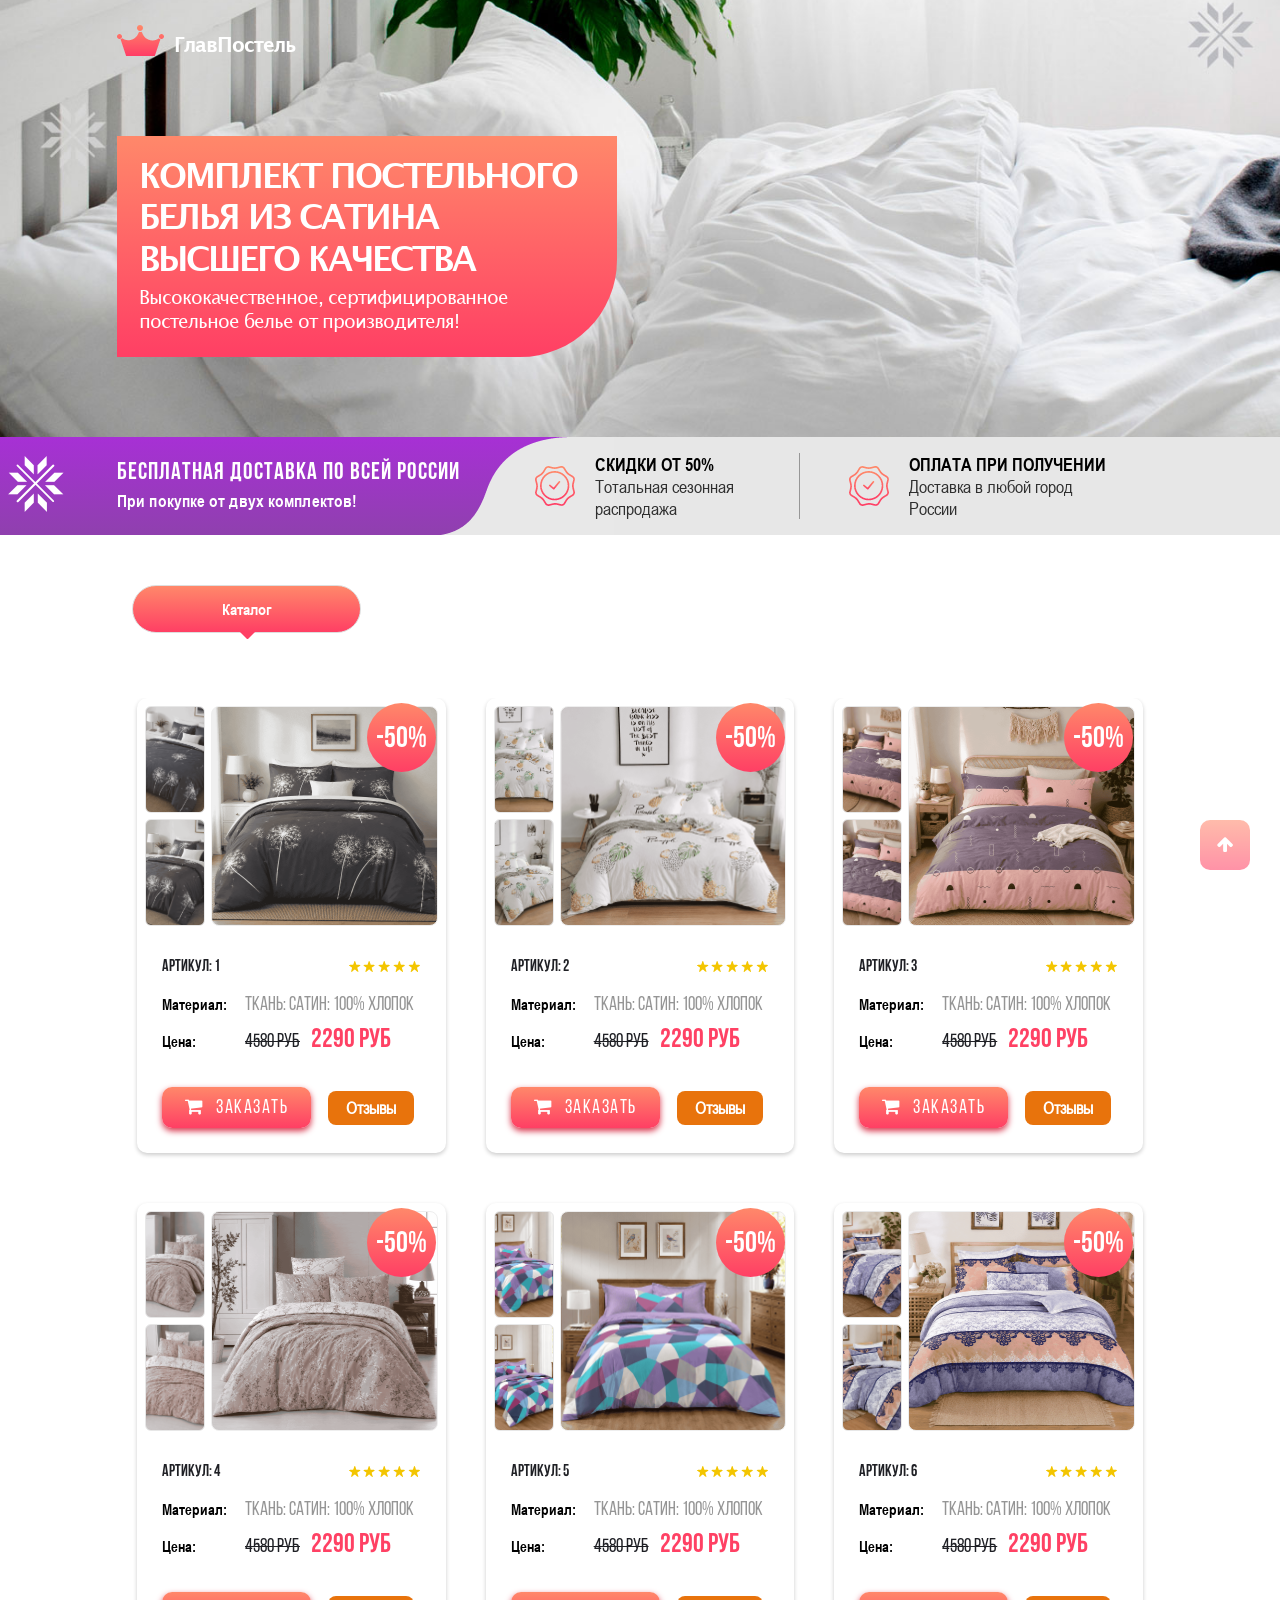
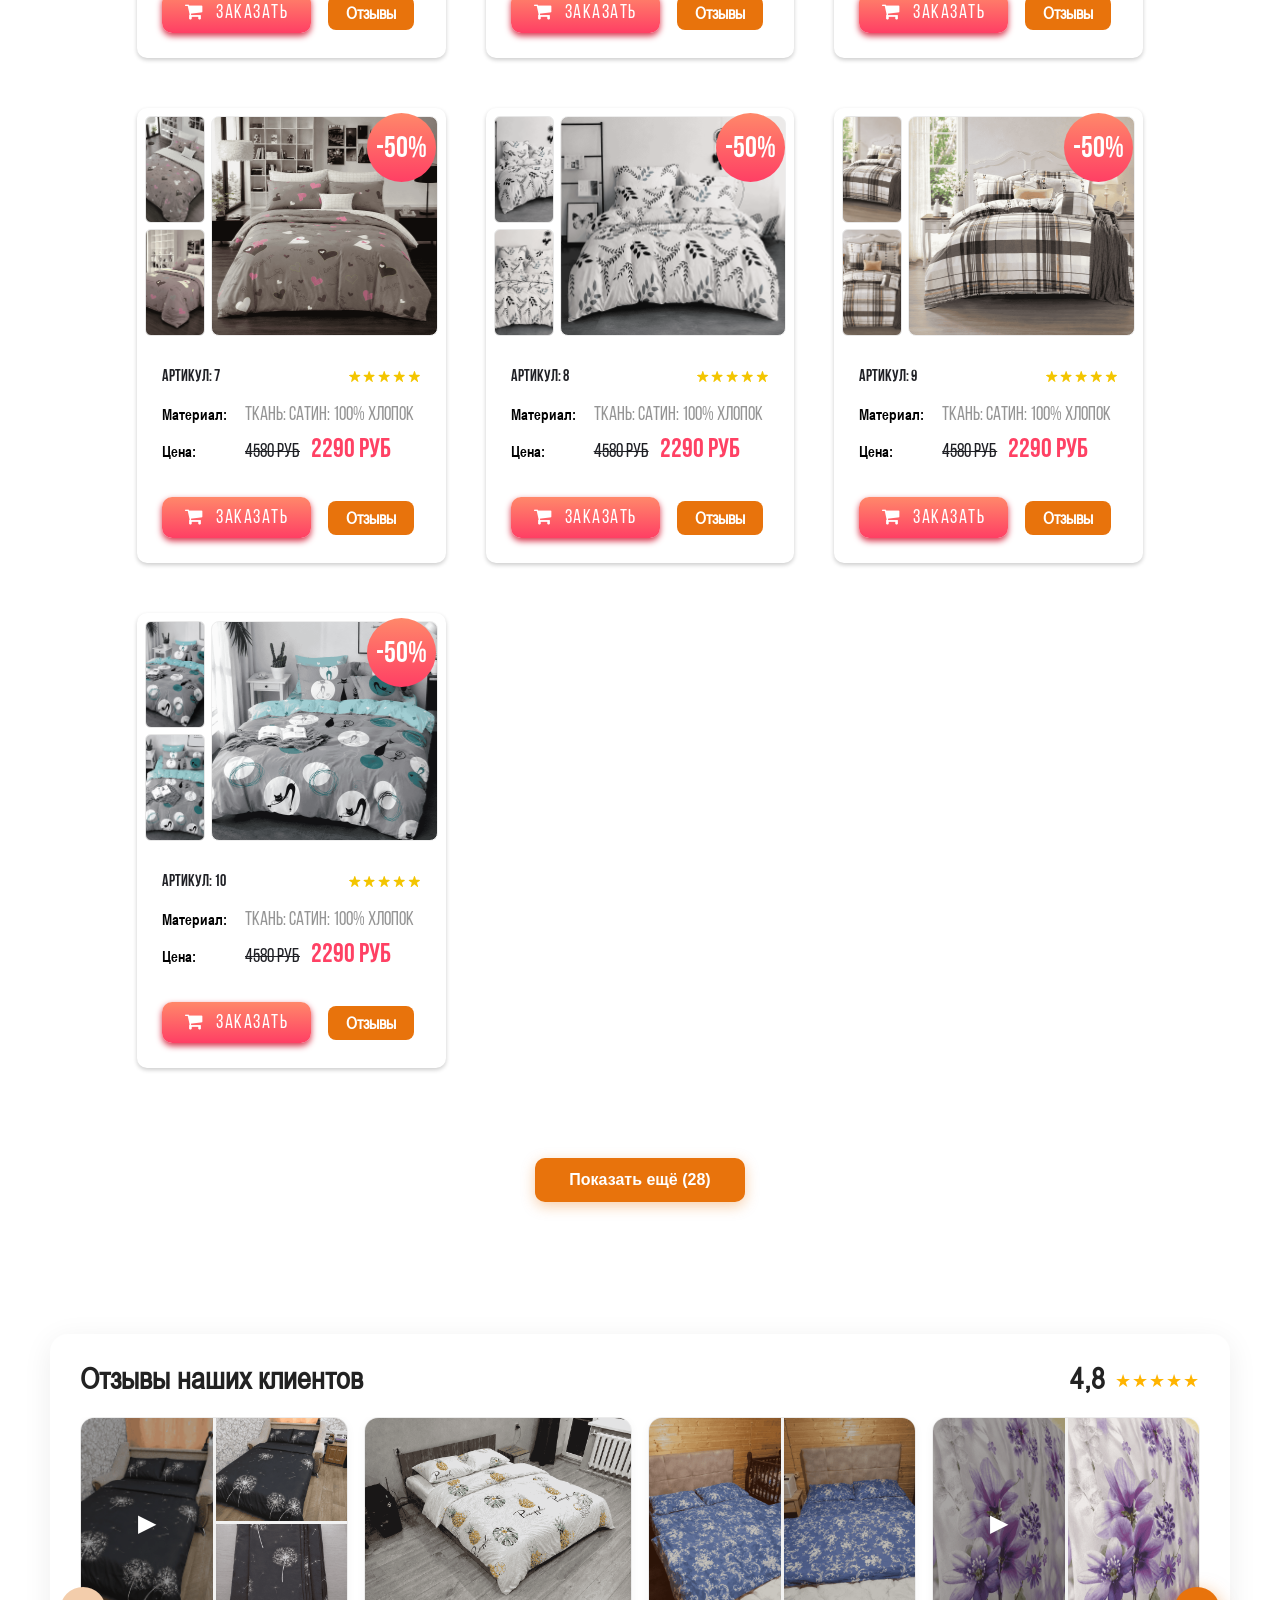
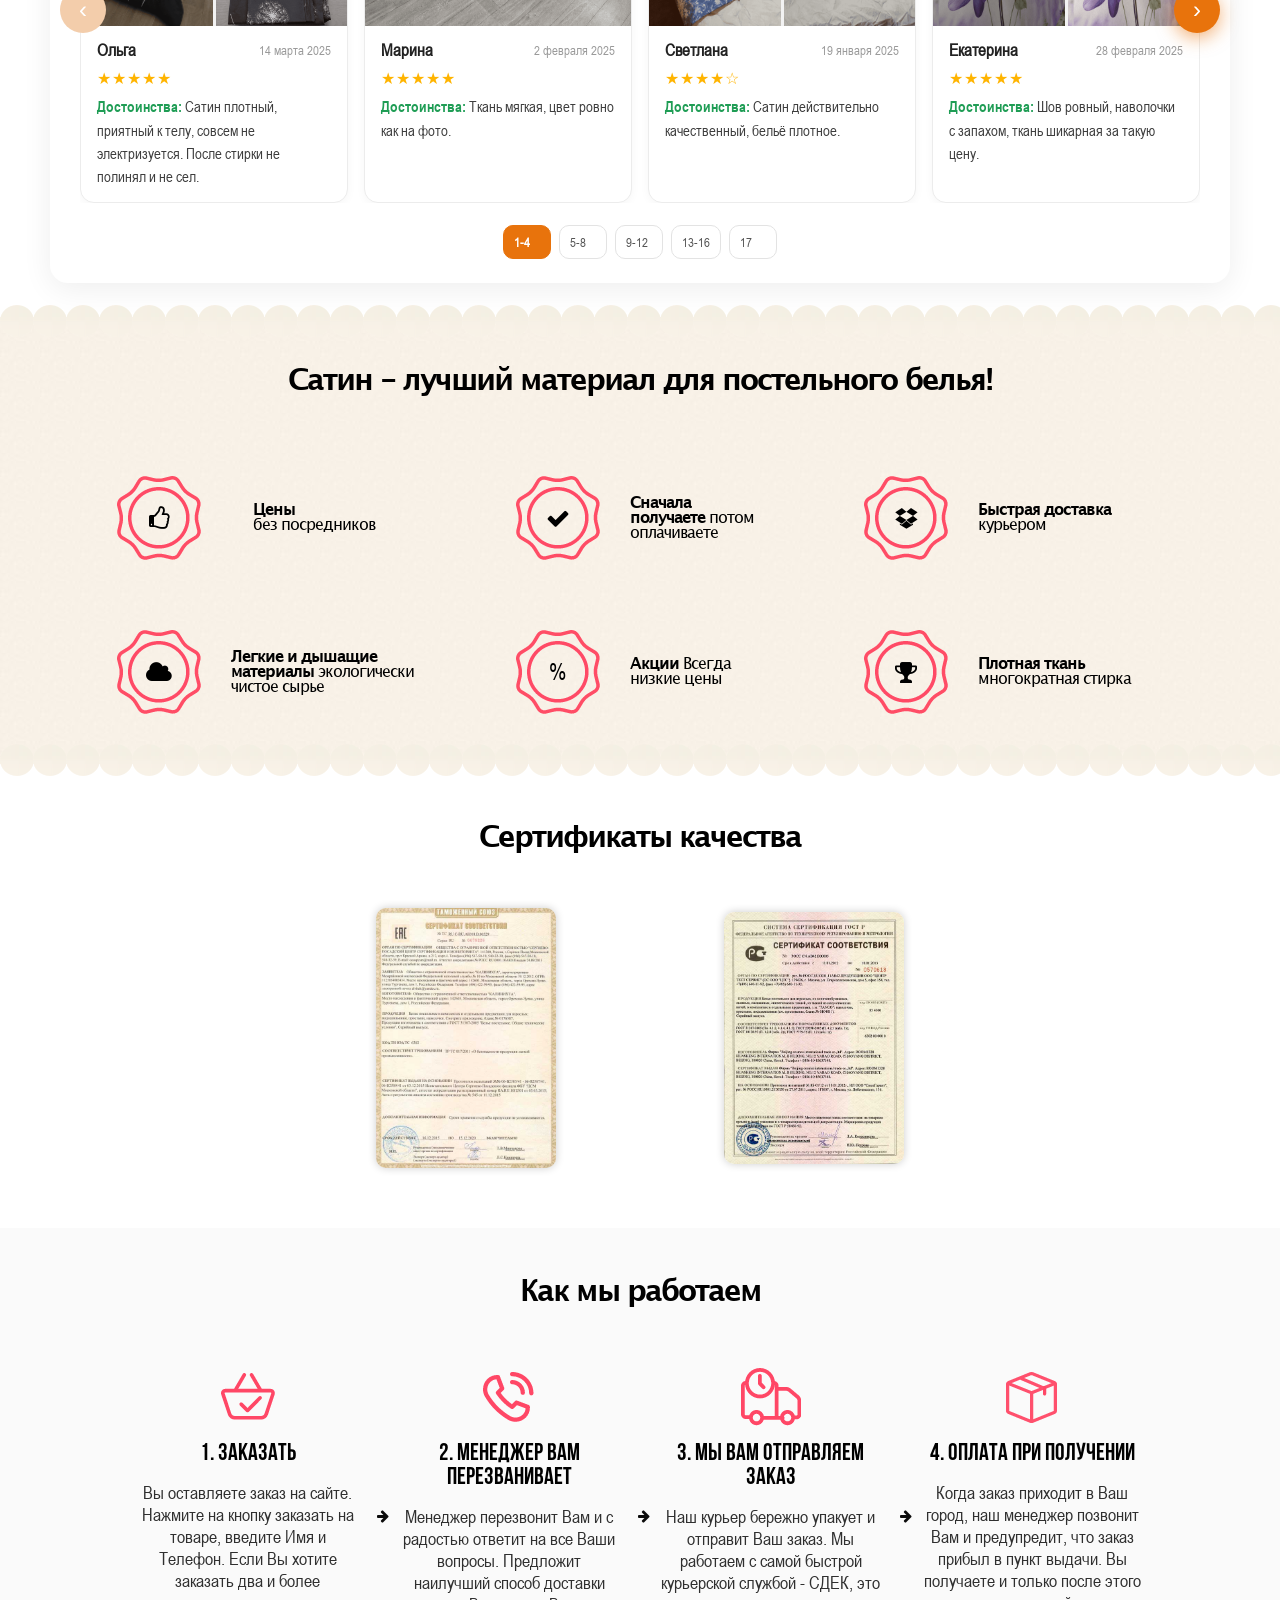
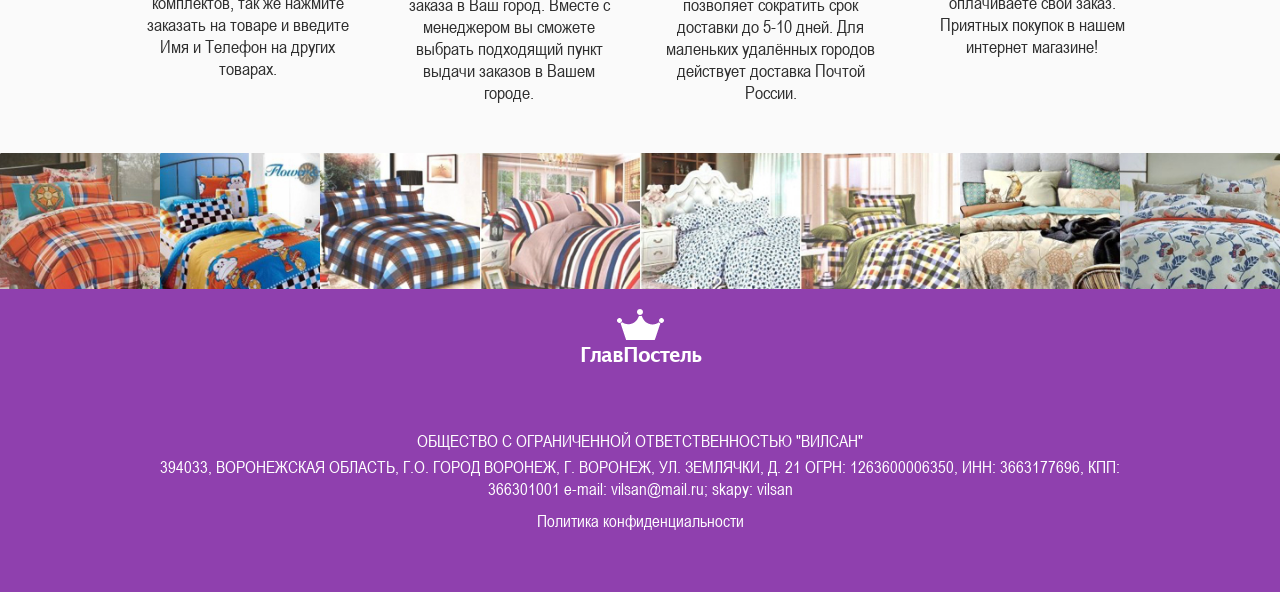
==== commit cc908f22: "reviews: both arrows orange when active, dots single row (v24)" ====
--- a/index.html
+++ b/index.html
@@ -99,7 +99,7 @@
 })();
 </script>
 <!-- /AitiBot -->
-<link rel="stylesheet" href="css/custom-rebuild.css?v=22"></head>
+<link rel="stylesheet" href="css/custom-rebuild.css?v=24"></head>
 
 <body>
     <header class="header">
@@ -1659,4 +1659,4 @@
   }
 })();
 </script>
-<script src="js/custom-rebuild.js?v=22"></script></body></html>+<script src="js/custom-rebuild.js?v=23"></script></body></html>
--- a/css/custom-rebuild.css
+++ b/css/custom-rebuild.css
@@ -239,13 +239,36 @@
 .products-item .prod-buttons{position:relative;z-index:20;}
 .products-item .prod-buttons a,.products-item .prod-buttons .to-reviews{position:relative;z-index:21;}
 
-/* ===== v21: order form (#order) full-width block, compact ===== */
-#order .order{display:block !important;width:auto !important;max-width:860px;margin:0 auto;}
-#order .box_oder_image{display:block !important;width:100% !important;box-sizing:border-box;}
-#order .box_order_info{display:block !important;width:100% !important;box-sizing:border-box;}
-#order .lead-iframe-wrap{max-width:100%;}
-#order .lead-iframe-wrap iframe{width:100% !important;min-height:420px;}
-@media(max-width:768px){
-  #order .box_order_info{padding:14px 16px;}
-  #order .lead-iframe-wrap iframe{min-height:470px;}
-}
+/* ===== order modal v22: single column, no branding banner, per-card artikul ===== */
+#order{width:auto !important;max-width:520px;margin:0 auto;box-sizing:border-box;}
+#order .box_oder_image{display:none !important;}
+#order .box_order_info{display:block !important;width:100% !important;box-sizing:border-box;padding:16px !important;}
+#order .box_order_title{text-align:center;font-weight:700;font-size:20px;margin-bottom:10px;}
+#order .box_order_img{display:block !important;width:100% !important;}
+#order .box_order_img .block.clear{display:block !important;width:100% !important;text-align:center;margin-bottom:8px;}
+#order .info{display:block !important;width:100% !important;}
+#order #name{display:block;text-align:center;margin-bottom:6px;min-height:0;}
+.ord-art{display:inline-block;background:#e8730c;color:#fff;font-weight:700;font-size:16px;padding:6px 14px;border-radius:8px;letter-spacing:.3px;}
+#order .price{text-align:center;font-size:16px;margin:4px 0 12px;font-weight:700;}
+#order .price .gray{font-weight:400;color:#888;}
+#order .lead-iframe-wrap iframe{width:100% !important;min-height:470px;}
+@media (max-width:560px){#order{max-width:96vw;}#order .box_order_info{padding:12px !important;}#order .lead-iframe-wrap iframe{min-height:510px;}}
+/* ===== reviews v23: orange next arrow, hide count, mobile dots ===== */
+.rv-rate .cnt{display:none !important;}
+.rv-arrow.next{background:#e8730c !important;color:#fff !important;box-shadow:0 5px 18px rgba(232,115,12,.55) !important;}
+.rv-arrow.next:hover{background:#cf6207 !important;}
+.rv-arrow.next[disabled]{background:#f0c39a !important;color:#fff !important;box-shadow:none !important;}
+@media(max-width:560px){
+.rv-pages{gap:7px;margin-top:16px;align-items:center;}
+.rv-page{width:9px;height:9px;min-width:0;padding:0;border-radius:50%;font-size:0;line-height:0;overflow:hidden;border:1px solid #d8d8d8;background:#fff;}
+.rv-page.act{width:22px;height:9px;border-radius:6px;background:#e8730c;border-color:#e8730c;}
+}
+/* ===== reviews v24: both arrows orange when active, dots one row ===== */
+.rv-arrow.prev,.rv-arrow.next{background:#e8730c !important;color:#fff !important;box-shadow:0 5px 18px rgba(232,115,12,.55) !important;}
+.rv-arrow.prev:hover,.rv-arrow.next:hover{background:#cf6207 !important;}
+.rv-arrow[disabled],.rv-arrow.prev[disabled],.rv-arrow.next[disabled]{background:#f3cdab !important;color:#fff !important;box-shadow:none !important;opacity:1 !important;}
+@media(max-width:560px){
+.rv-pages{flex-wrap:nowrap !important;gap:4px !important;overflow:hidden;justify-content:center;}
+.rv-page{width:8px !important;height:8px !important;min-width:0 !important;padding:0 !important;border-radius:50% !important;font-size:0 !important;border:1px solid #d8d8d8;}
+.rv-page.act{width:18px !important;height:8px !important;border-radius:6px !important;background:#e8730c !important;border-color:#e8730c !important;}
+}
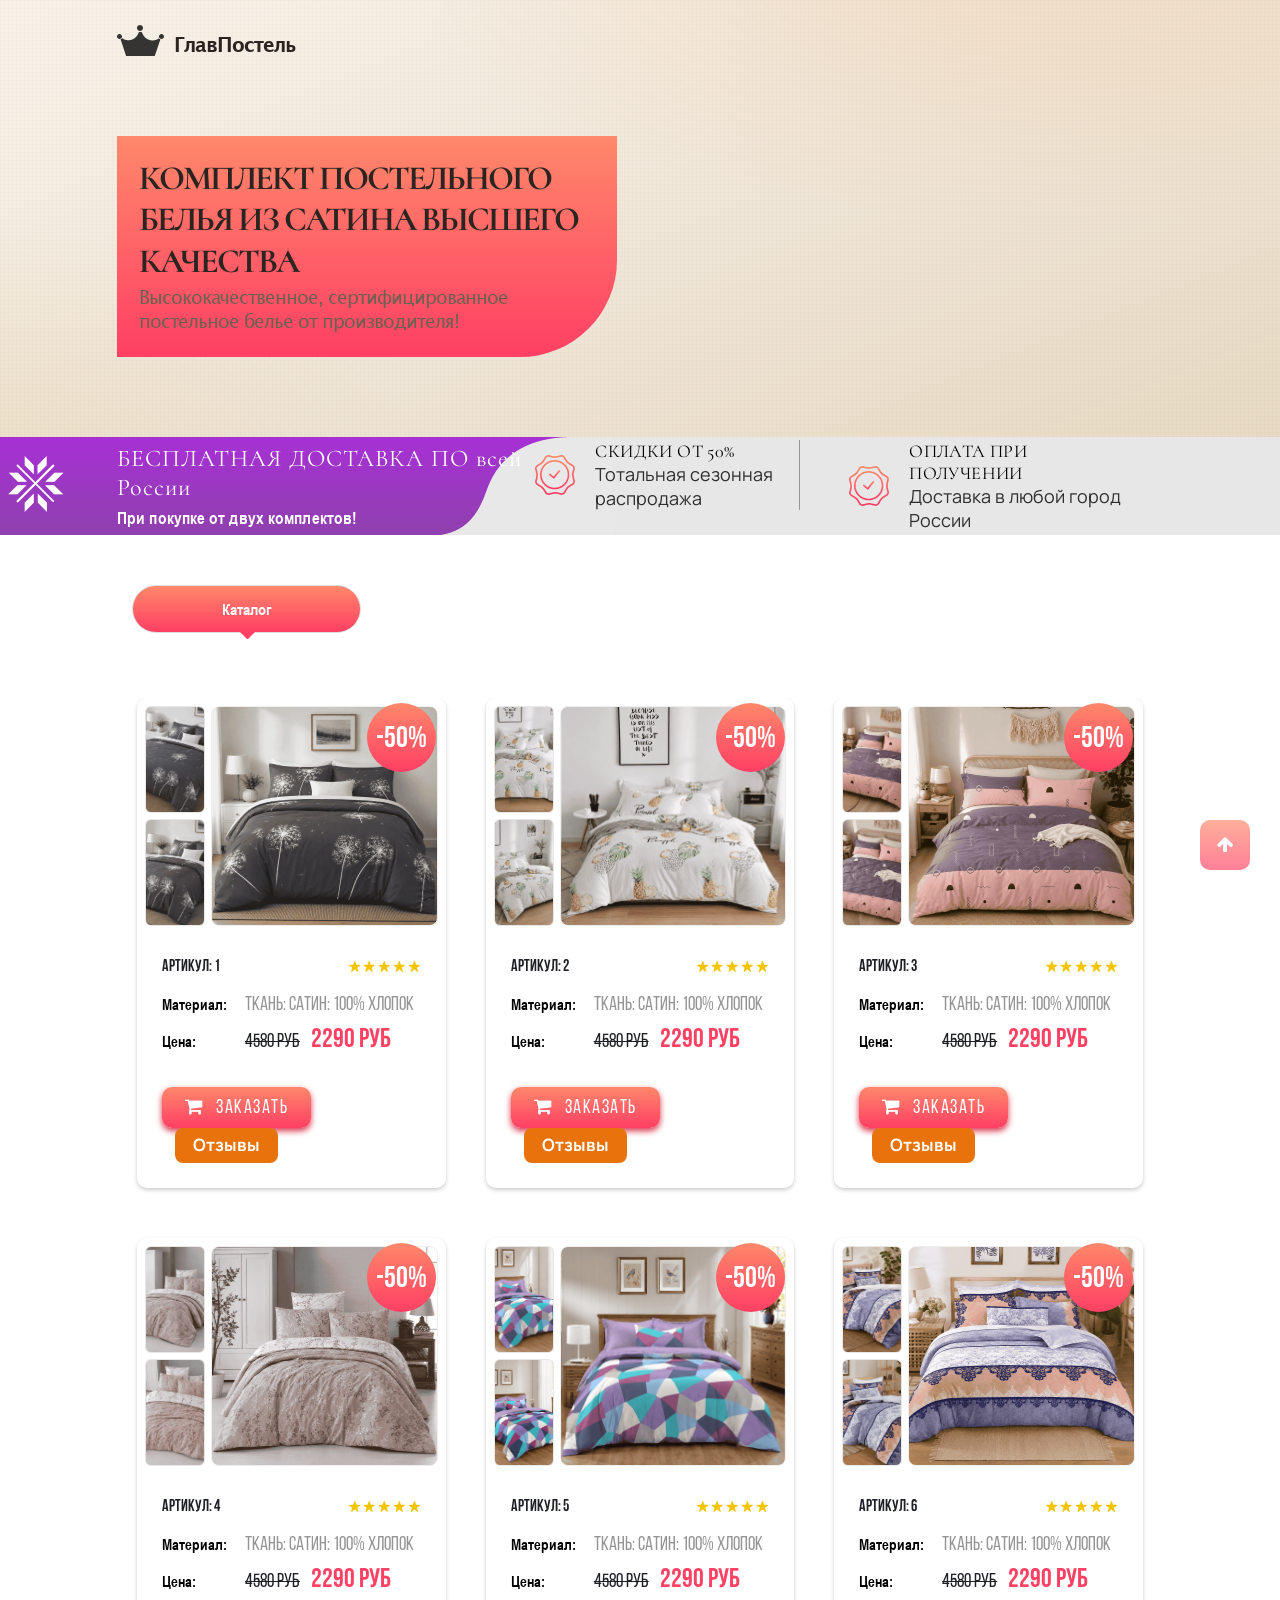
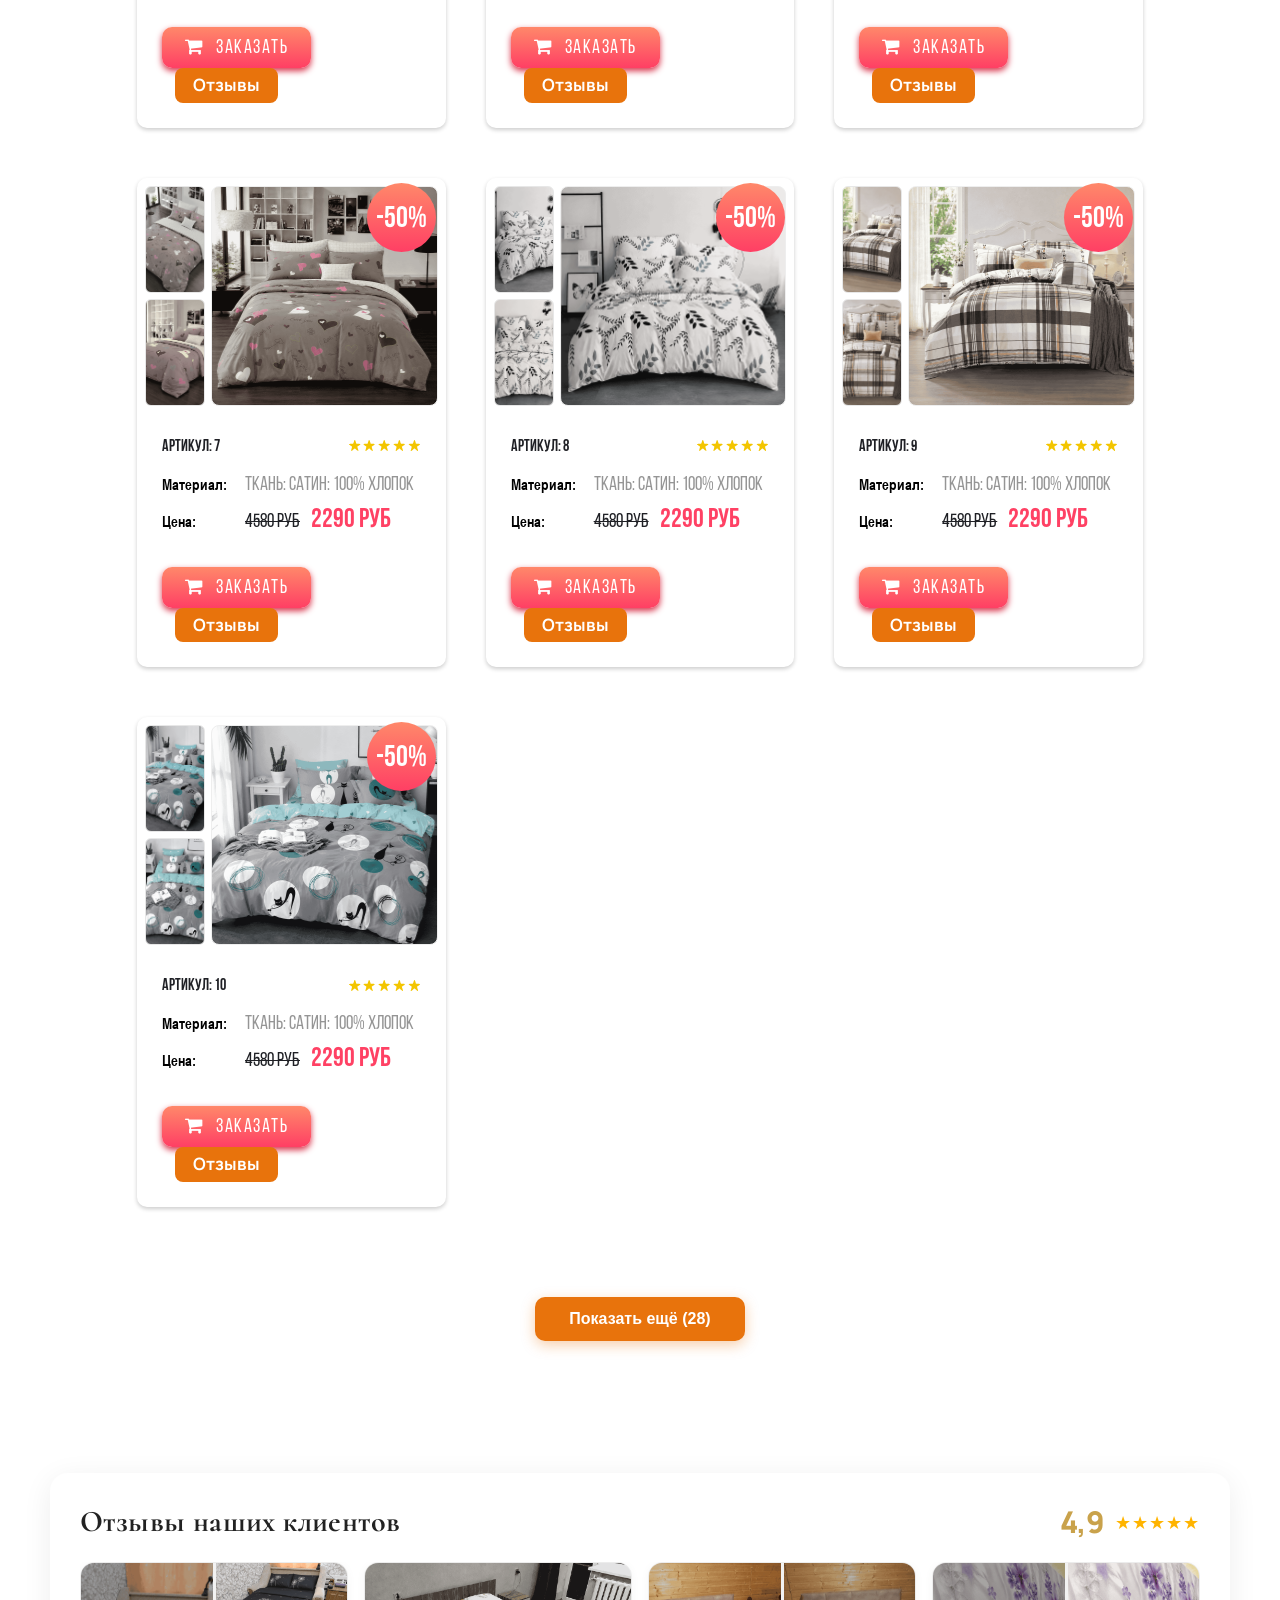
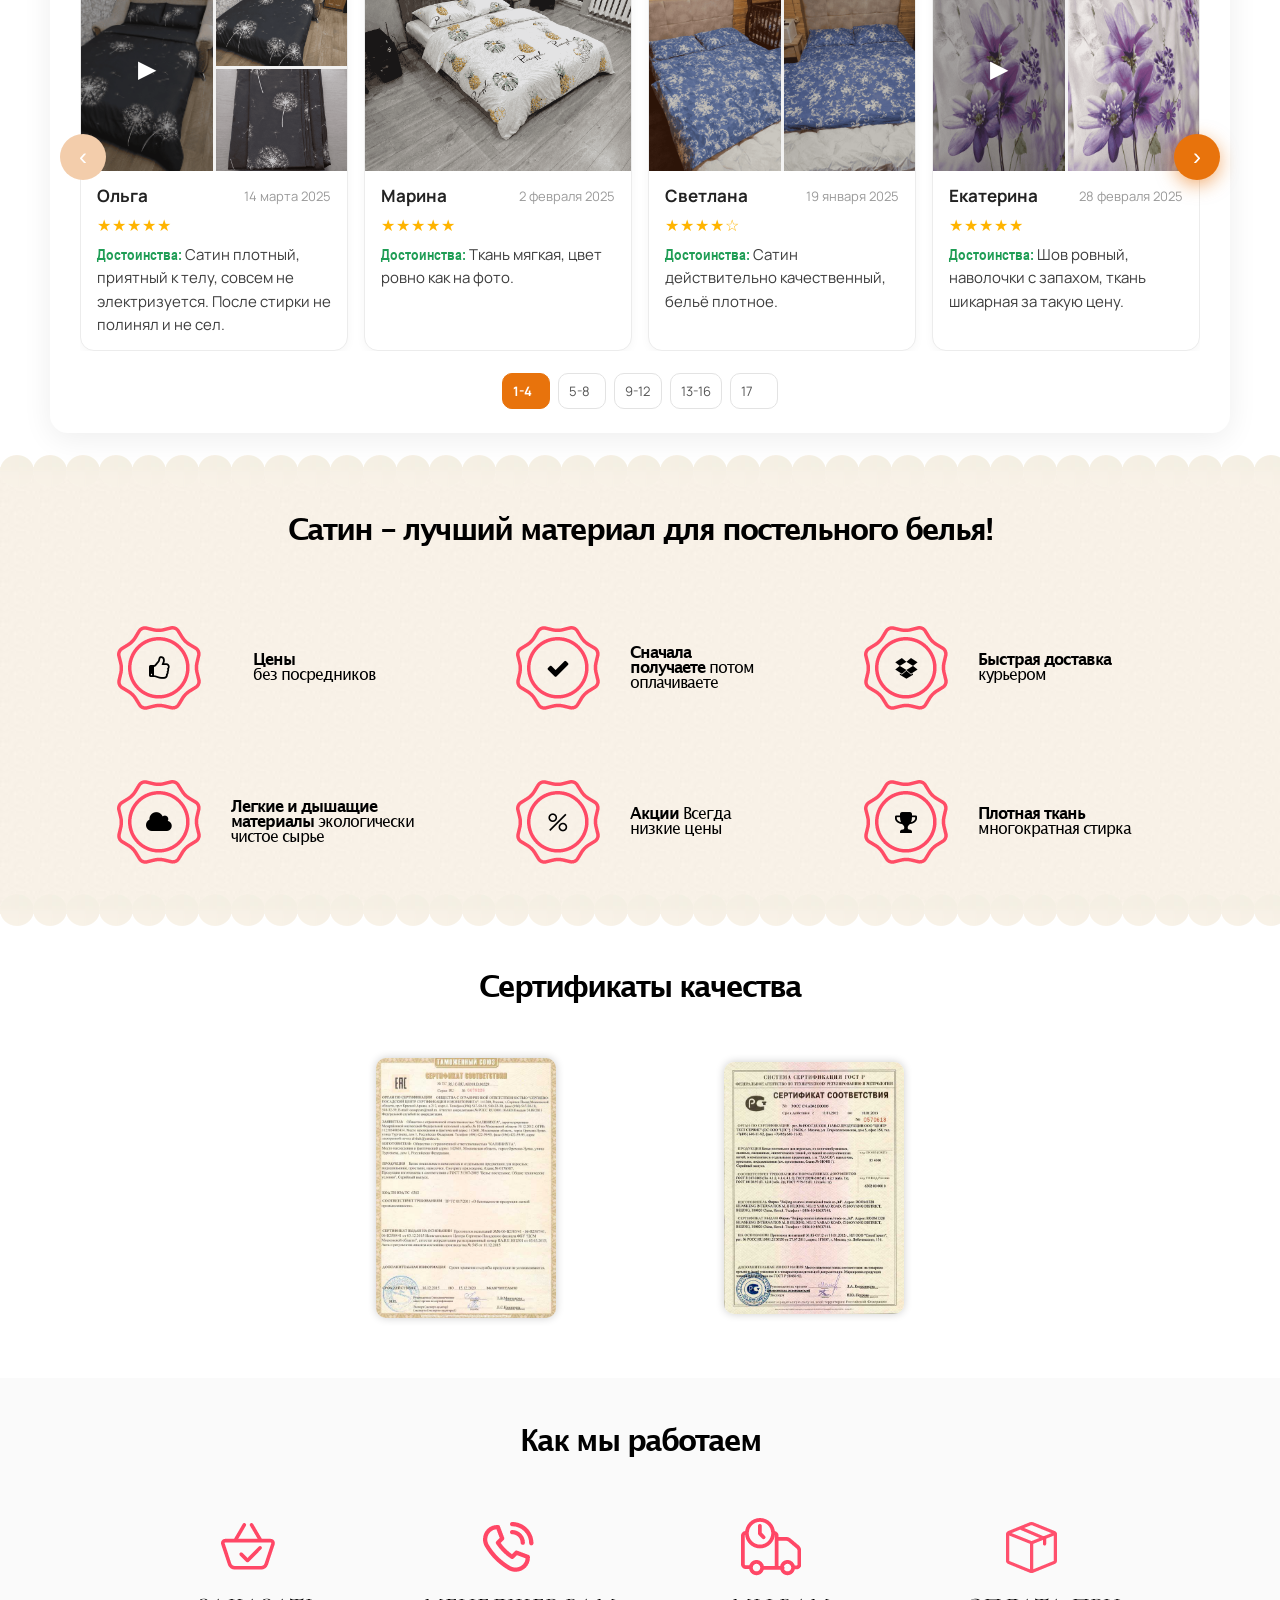
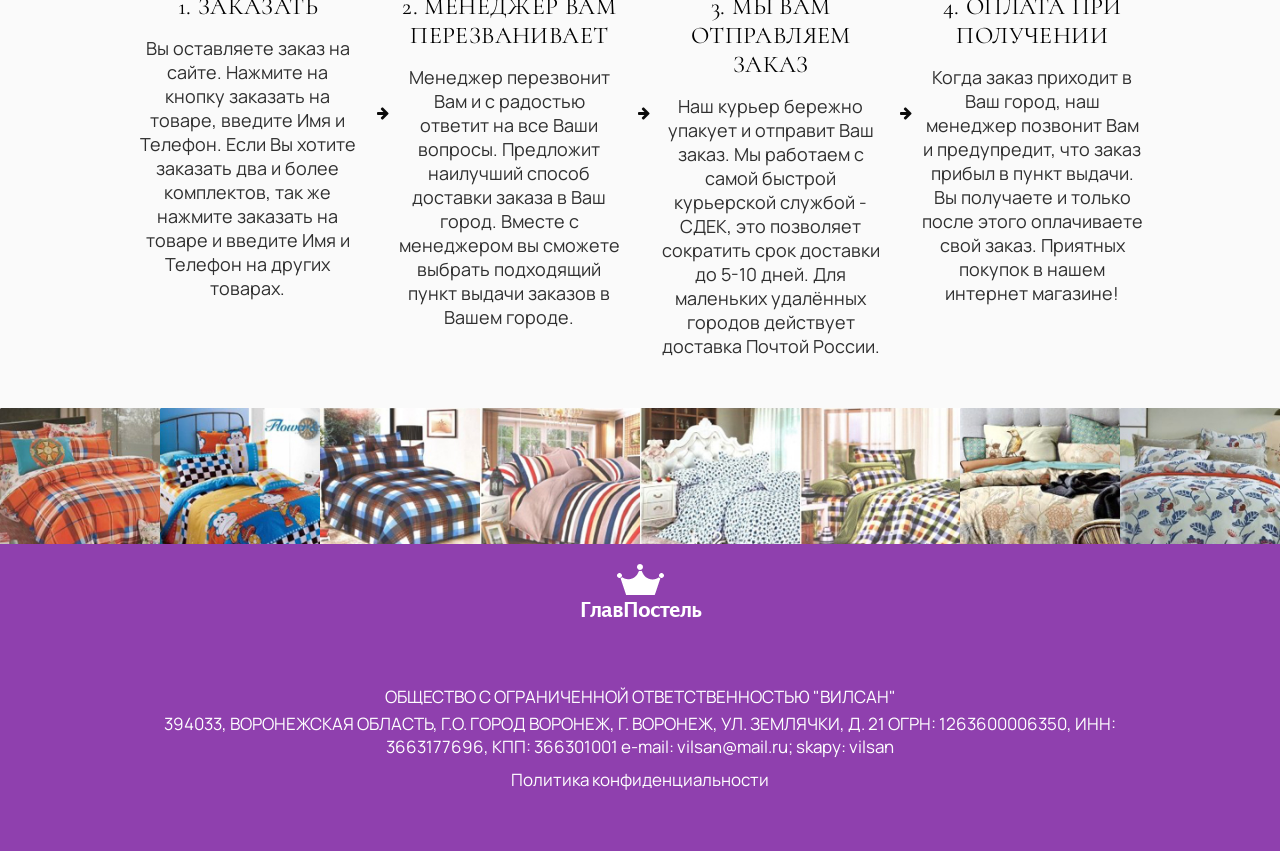
==== commit 7e419a90: "premium v25: linen hero bg + dark text, serif headings (Cormorant/Manrope), gold rating, fixed 4.9" ====
--- a/index.html
+++ b/index.html
@@ -99,7 +99,7 @@
 })();
 </script>
 <!-- /AitiBot -->
-<link rel="stylesheet" href="css/custom-rebuild.css?v=24"></head>
+<link rel="preconnect" href="https://fonts.gstatic.com" crossorigin><link rel="stylesheet" href="https://fonts.googleapis.com/css2?family=Cormorant:wght@600;700&family=Manrope:wght@400;500;600;700&display=swap"><link rel="stylesheet" href="css/custom-rebuild.css?v=25"></head>
 
 <body>
     <header class="header">
@@ -1659,4 +1659,4 @@
   }
 })();
 </script>
-<script src="js/custom-rebuild.js?v=23"></script></body></html>+<script src="js/custom-rebuild.js?v=25"></script></body></html>
--- a/css/custom-rebuild.css
+++ b/css/custom-rebuild.css
@@ -271,4 +271,15 @@
 .rv-pages{flex-wrap:nowrap !important;gap:4px !important;overflow:hidden;justify-content:center;}
 .rv-page{width:8px !important;height:8px !important;min-width:0 !important;padding:0 !important;border-radius:50% !important;font-size:0 !important;border:1px solid #d8d8d8;}
 .rv-page.act{width:18px !important;height:8px !important;border-radius:6px !important;background:#e8730c !important;border-color:#e8730c !important;}
-}+}
+/* ===== premium v25: linen hero, serif headings, gold accent ===== */
+body{font-family:'Manrope',-apple-system,'Segoe UI',Roboto,Arial,sans-serif !important;}
+.title,.rv-h-title{font-family:'Cormorant','Playfair Display',Georgia,serif !important;letter-spacing:.4px;}
+.header{background-image:radial-gradient(1100px 460px at 82% -12%,rgba(232,115,12,.10),transparent 60%),radial-gradient(820px 460px at -5% 112%,rgba(201,162,75,.14),transparent 60%),linear-gradient(158deg,#f8f2e9 0%,#efe5d6 56%,#e7d9c3 100%) !important;color:#2b2420 !important;position:relative;}
+.header:before{content:"";position:absolute;inset:0;pointer-events:none;opacity:.6;background-image:repeating-linear-gradient(0deg,rgba(80,60,30,.02) 0 1px,transparent 1px 4px),repeating-linear-gradient(90deg,rgba(80,60,30,.02) 0 1px,transparent 1px 4px);}
+.header>*{position:relative;z-index:1;}
+.header .title{color:#2b2420 !important;text-shadow:none !important;}
+.header .description{color:#6f6151 !important;}
+.header .logo-box,.header .logotype .text,.header .number,.header .home-number,.header .home-number-desc{color:#2b2420 !important;}
+.header .logo-ico,.header .logotype .ico{filter:brightness(0) saturate(0);opacity:.78;}
+.rv-rate .num{color:#c9a24b !important;}
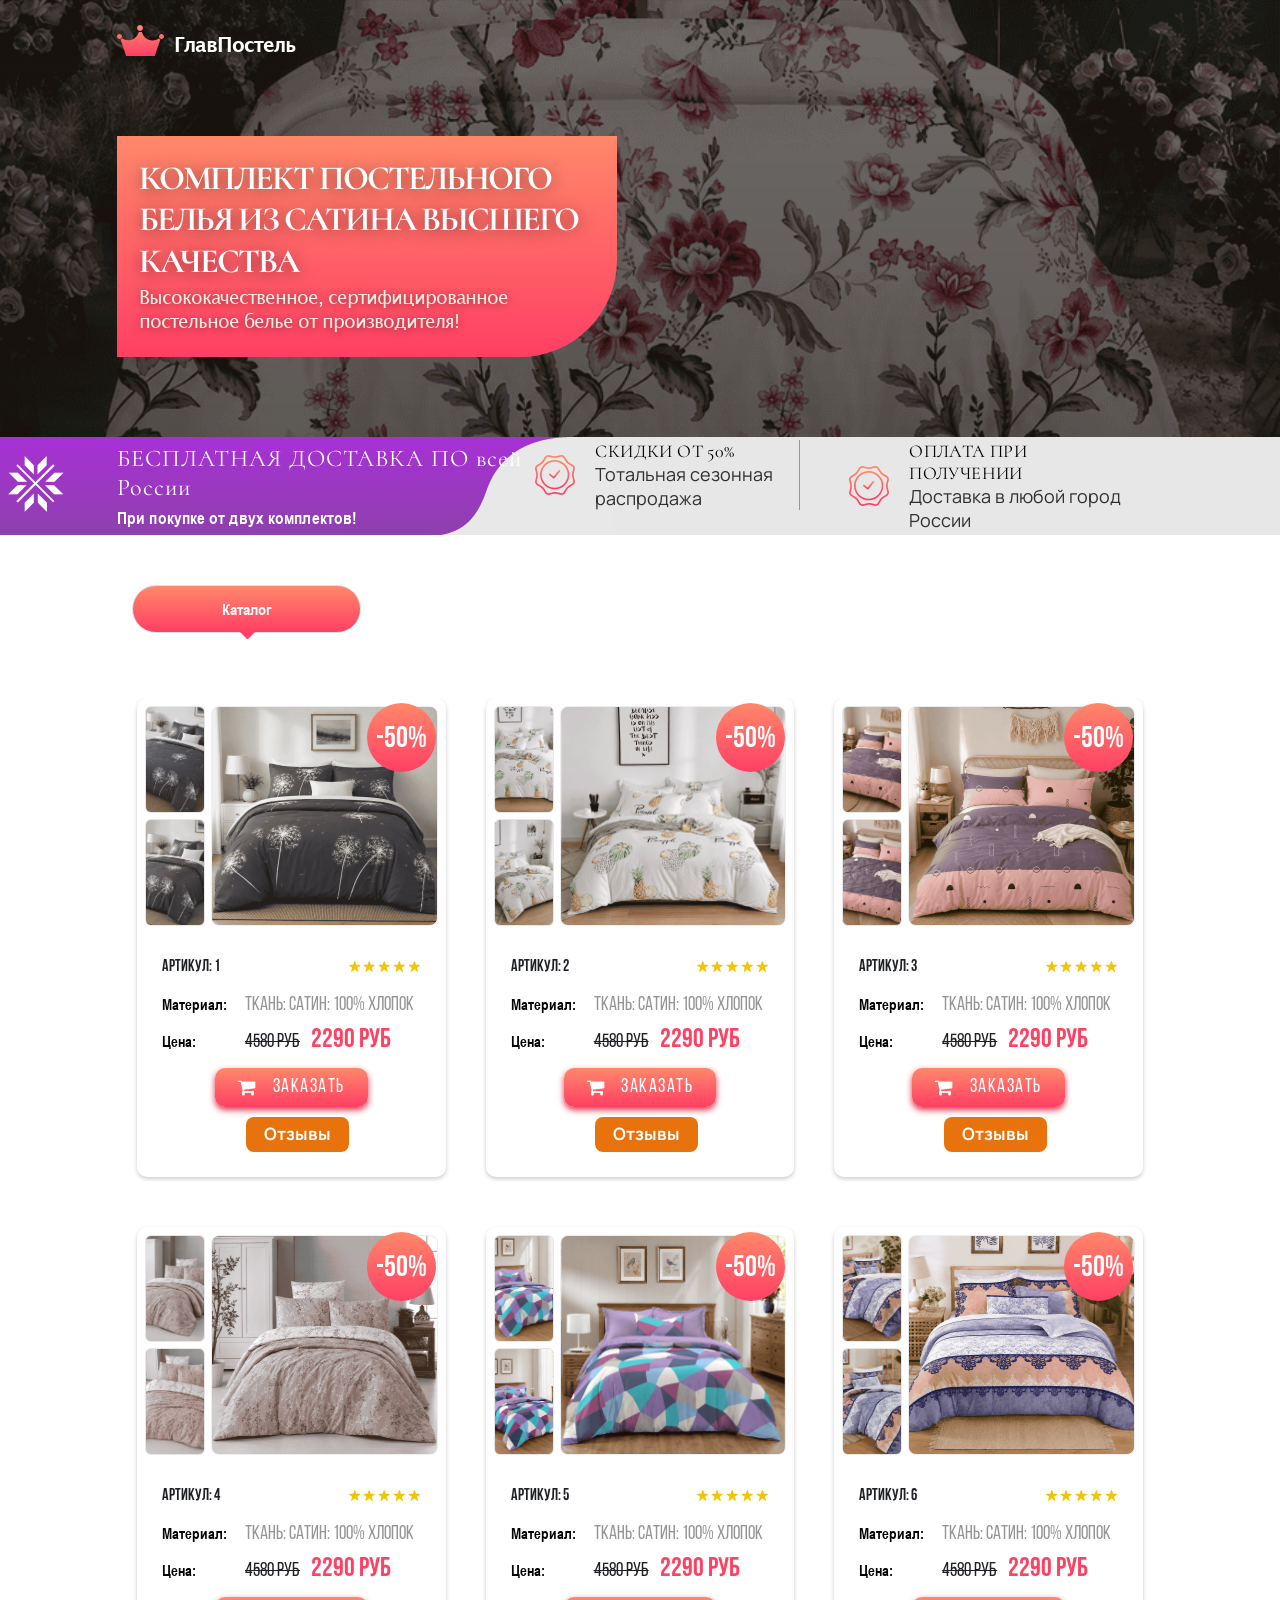
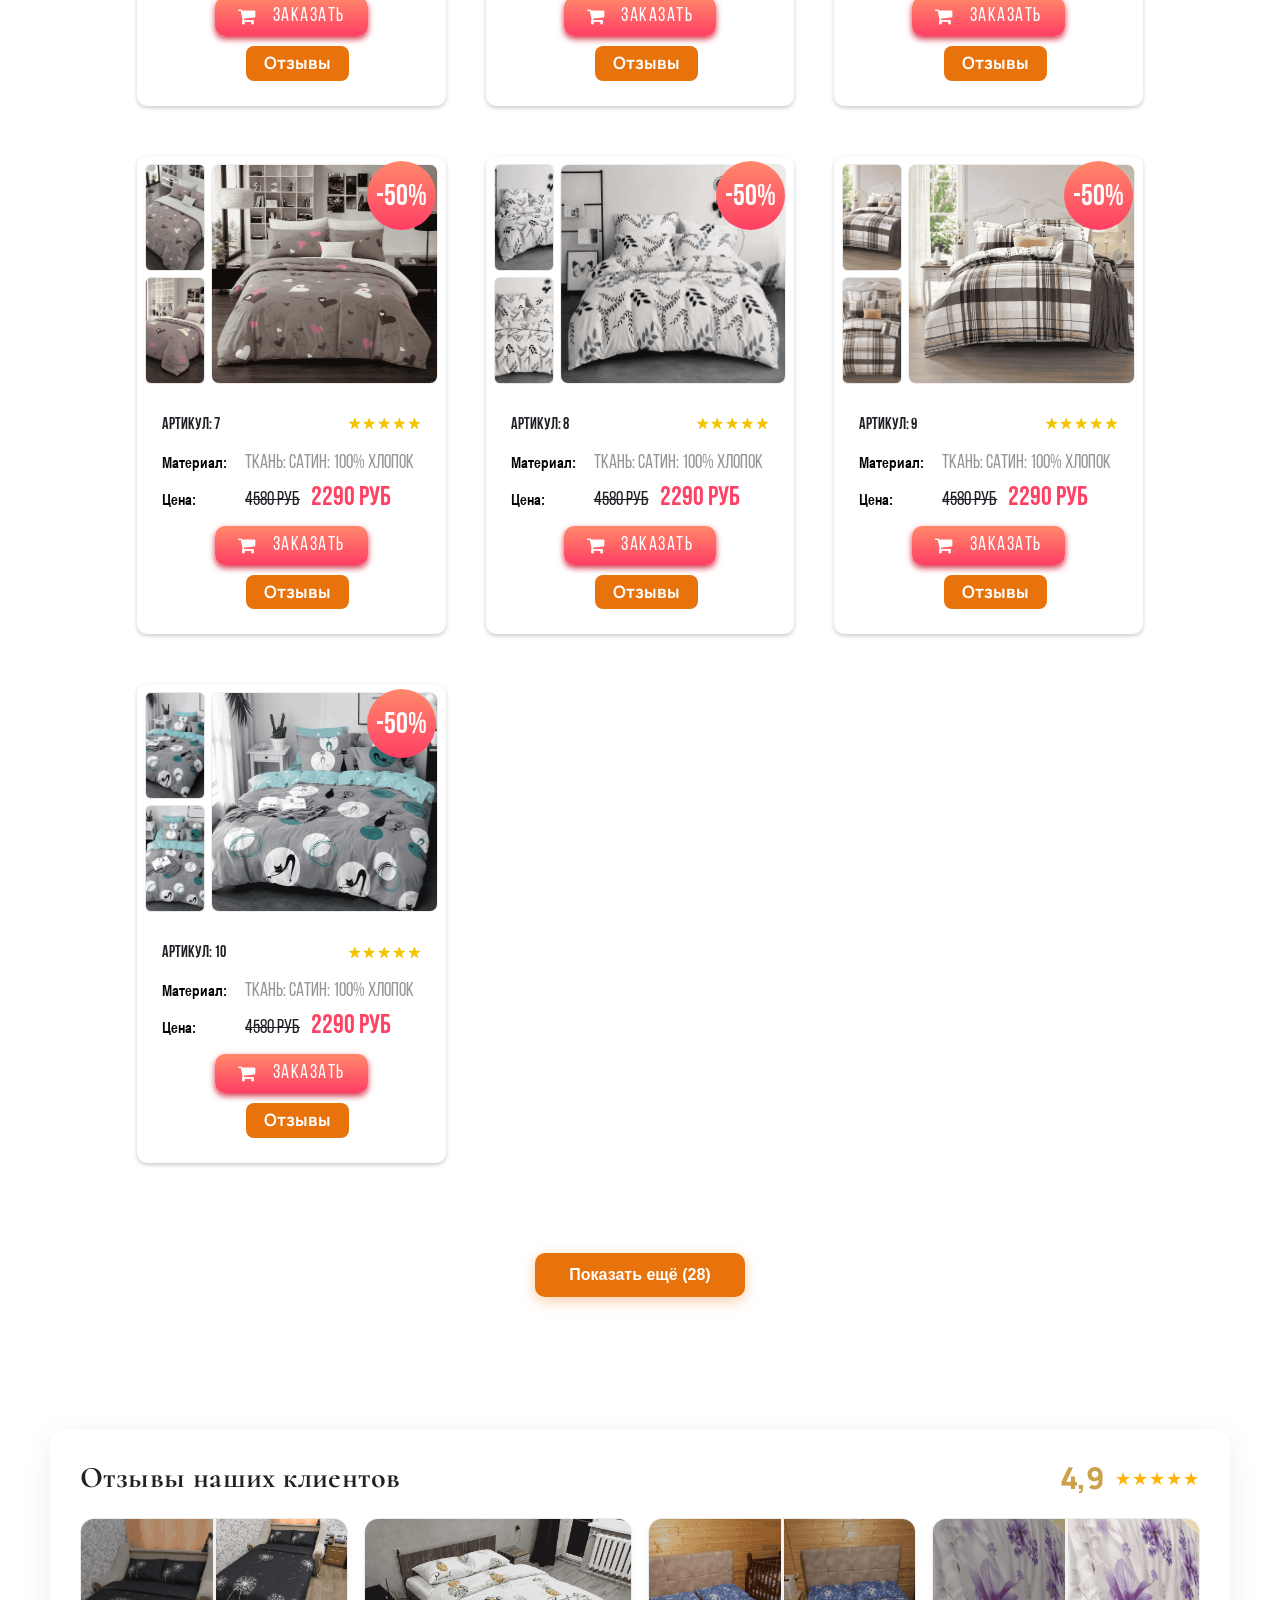
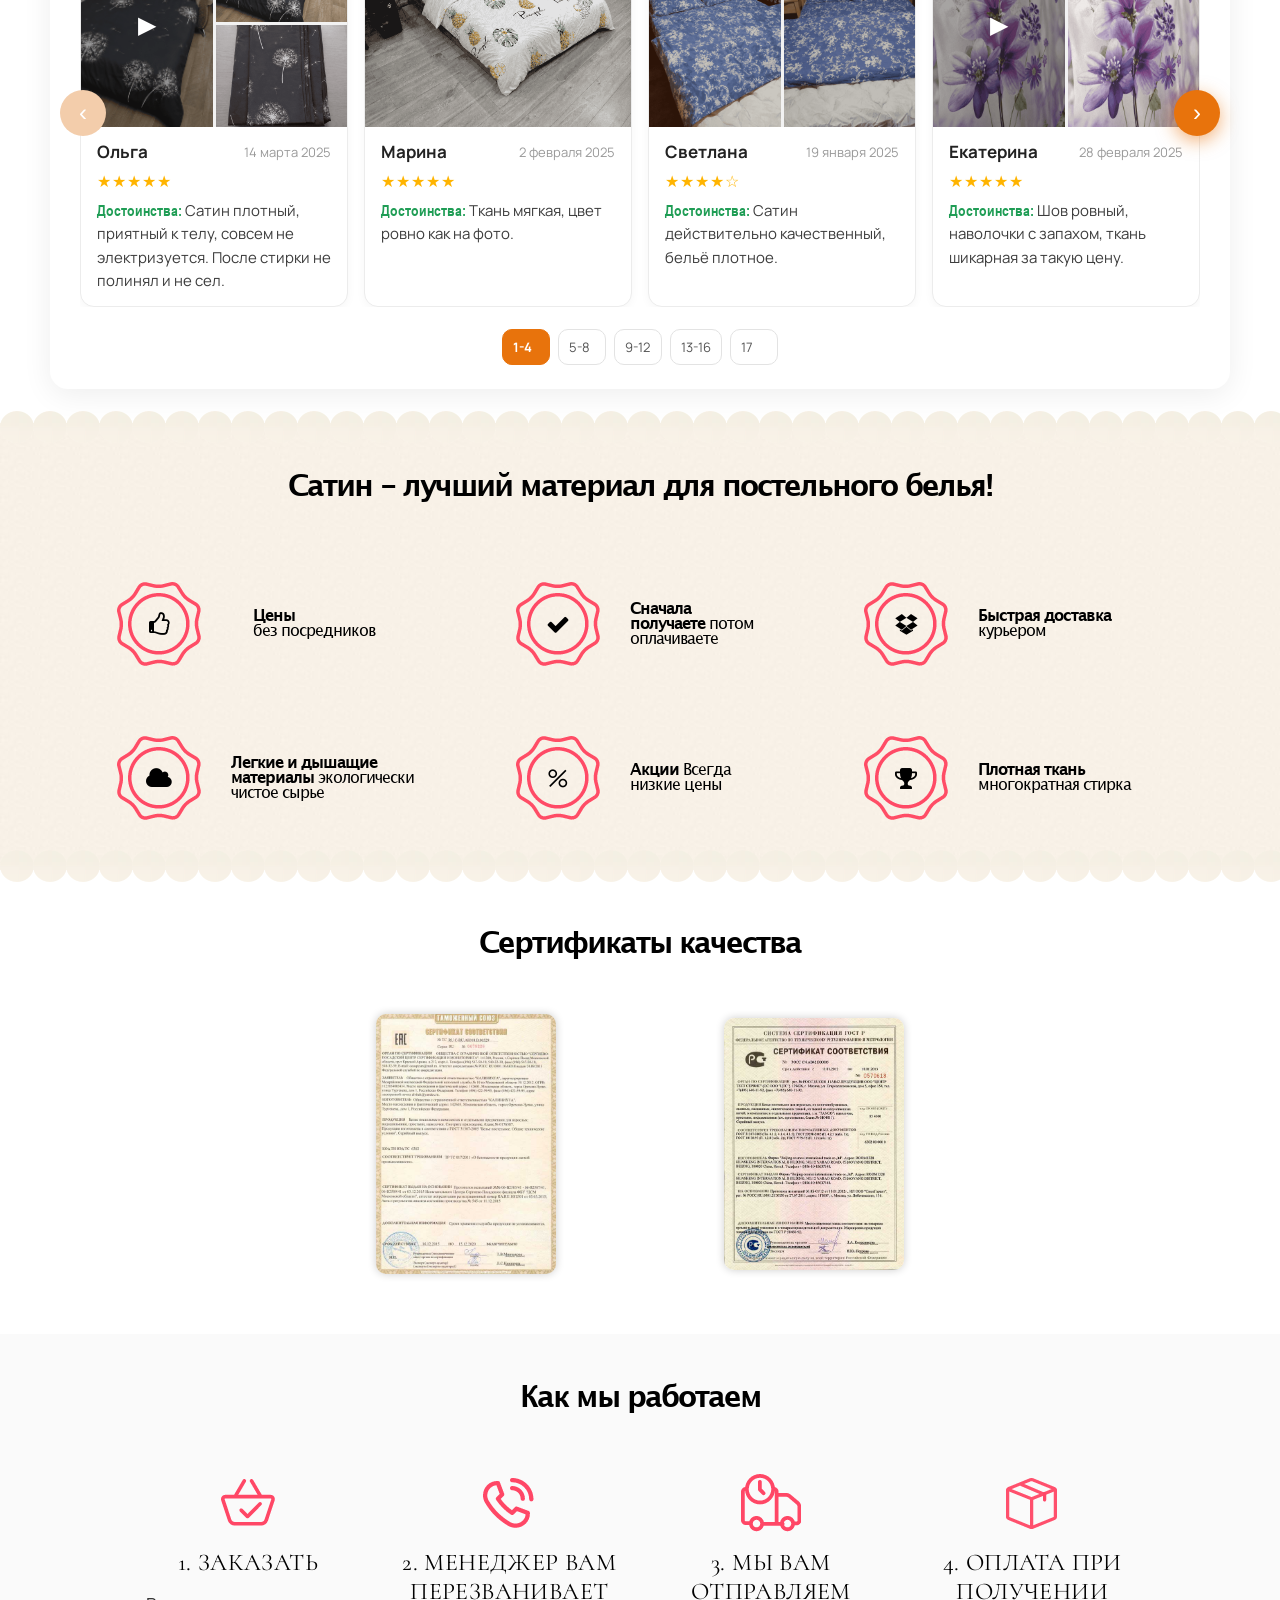
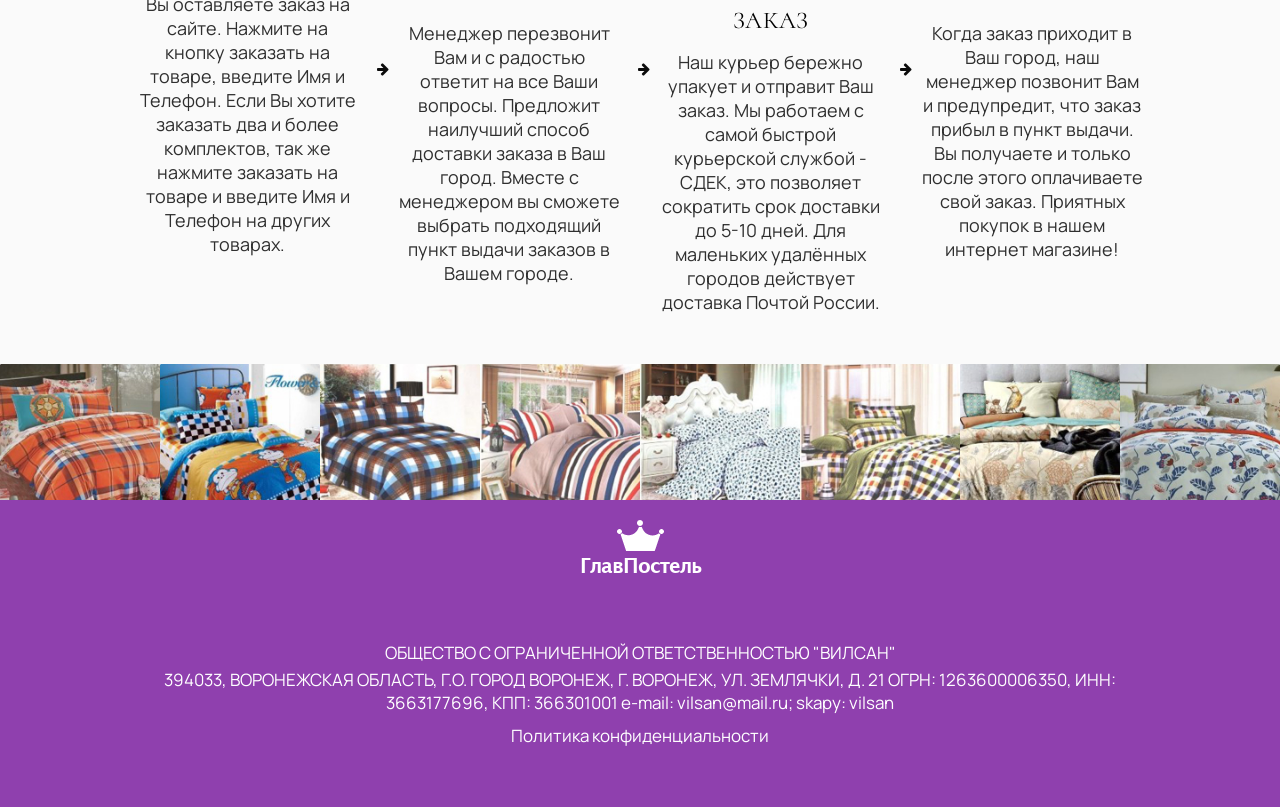
==== commit adc3b299: "v26: darkened photo hero (20.png) + normalize product card buttons (pc/mobile)" ====
--- a/index.html
+++ b/index.html
@@ -99,7 +99,7 @@
 })();
 </script>
 <!-- /AitiBot -->
-<link rel="preconnect" href="https://fonts.gstatic.com" crossorigin><link rel="stylesheet" href="https://fonts.googleapis.com/css2?family=Cormorant:wght@600;700&family=Manrope:wght@400;500;600;700&display=swap"><link rel="stylesheet" href="css/custom-rebuild.css?v=25"></head>
+<link rel="preconnect" href="https://fonts.gstatic.com" crossorigin><link rel="stylesheet" href="https://fonts.googleapis.com/css2?family=Cormorant:wght@600;700&family=Manrope:wght@400;500;600;700&display=swap"><link rel="stylesheet" href="css/custom-rebuild.css?v=26"></head>
 
 <body>
     <header class="header">
--- a/css/custom-rebuild.css
+++ b/css/custom-rebuild.css
@@ -282,4 +282,15 @@
 .header .description{color:#6f6151 !important;}
 .header .logo-box,.header .logotype .text,.header .number,.header .home-number,.header .home-number-desc{color:#2b2420 !important;}
 .header .logo-ico,.header .logotype .ico{filter:brightness(0) saturate(0);opacity:.78;}
-.rv-rate .num{color:#c9a24b !important;}+.rv-rate .num{color:#c9a24b !important;}
+/* ===== v26 hero: darkened photo + button normalize ===== */
+.header{background-image:linear-gradient(rgba(22,17,12,.58),rgba(22,17,12,.66)),url(../images/hero20.png) !important;background-size:cover !important;background-position:center !important;color:#fff !important;}
+.header:before{display:none !important;}
+.header .title{color:#fff !important;text-shadow:0 2px 16px rgba(0,0,0,.5) !important;}
+.header .description{color:#f4ede2 !important;text-shadow:0 1px 8px rgba(0,0,0,.45) !important;}
+.header .logo-box,.header .logotype .text,.header .number,.header .home-number,.header .home-number-desc{color:#fff !important;}
+.header .logo-ico,.header .logotype .ico{filter:none !important;opacity:1 !important;}
+.prod-buttons{display:flex !important;flex-wrap:wrap;gap:10px;align-items:center;justify-content:center;margin-top:14px;}
+.prod-buttons .item{float:none !important;margin:0 !important;width:auto !important;display:block;}
+.prod-buttons .item a{display:inline-flex !important;align-items:center;justify-content:center;gap:8px;box-sizing:border-box;max-width:100%;white-space:nowrap;}
+@media(max-width:560px){.prod-buttons{flex-direction:column;align-items:stretch;}.prod-buttons .item,.prod-buttons .item a{width:100% !important;}}
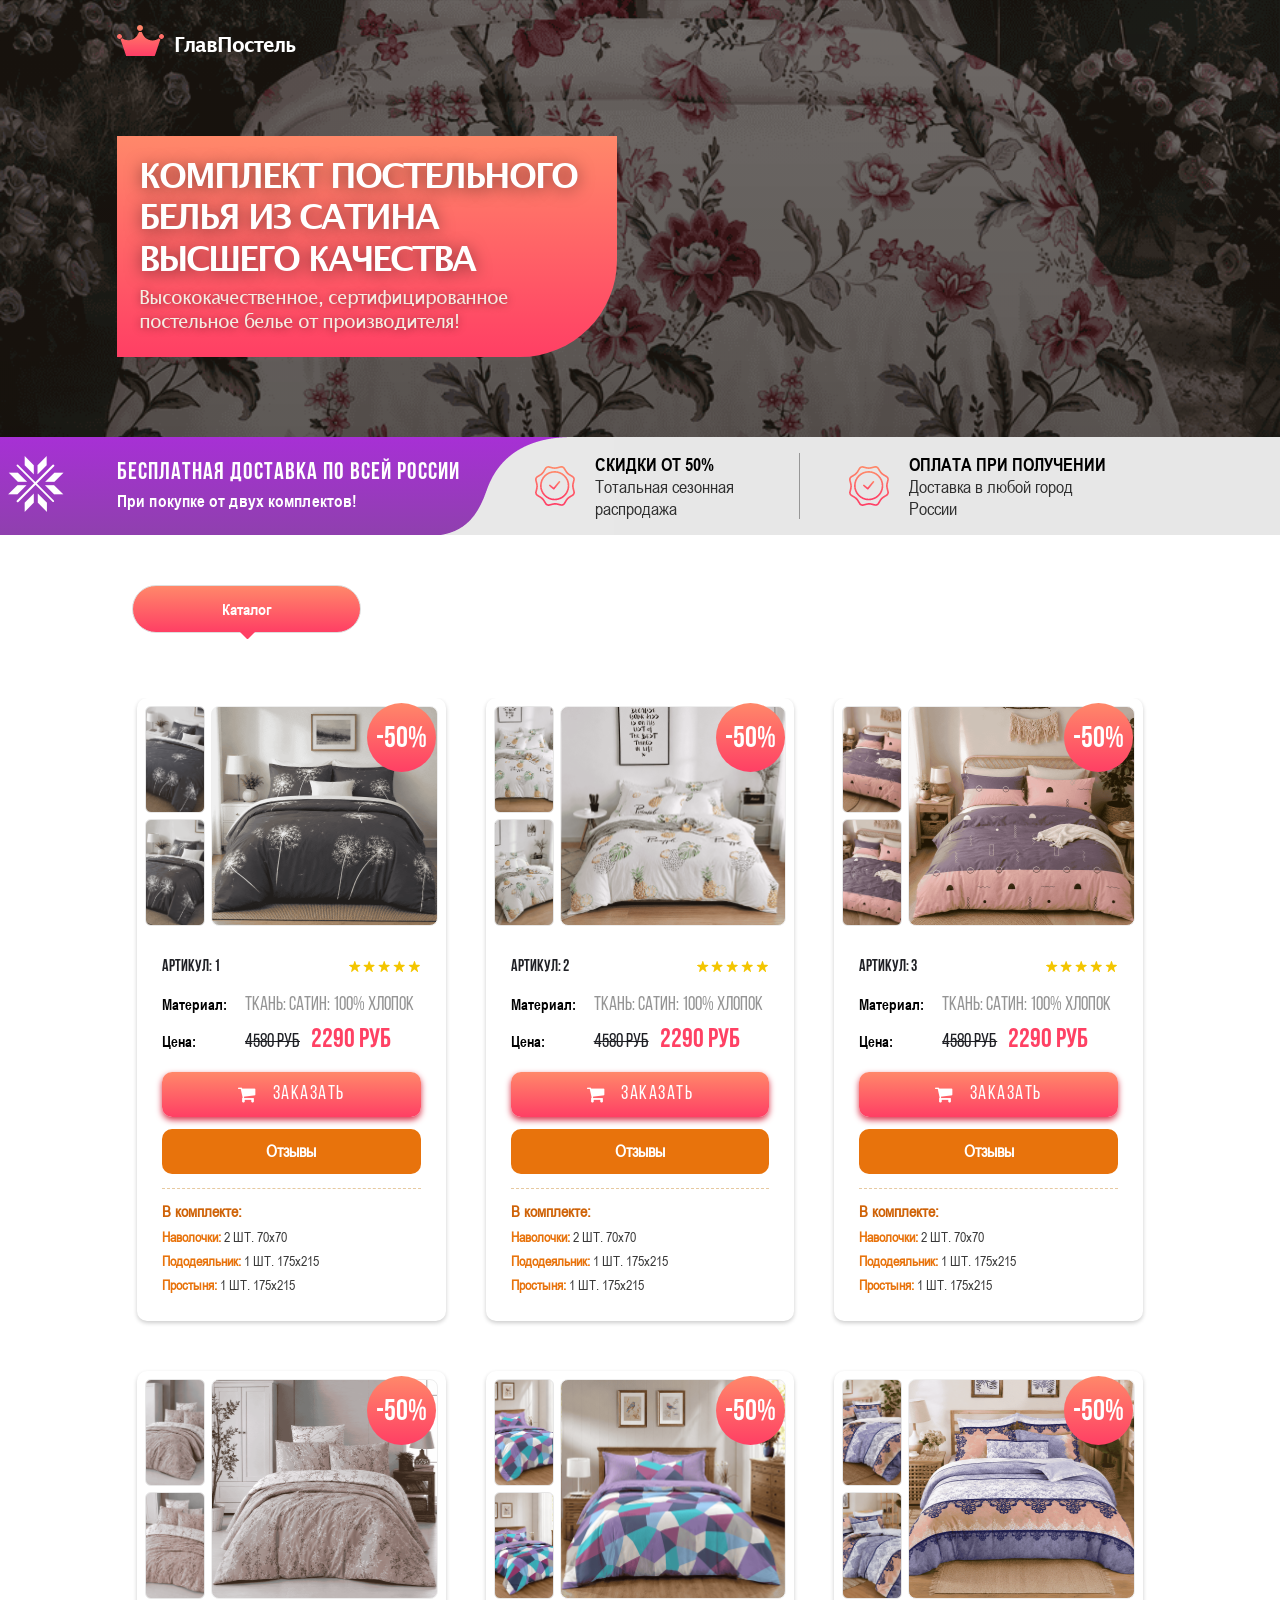
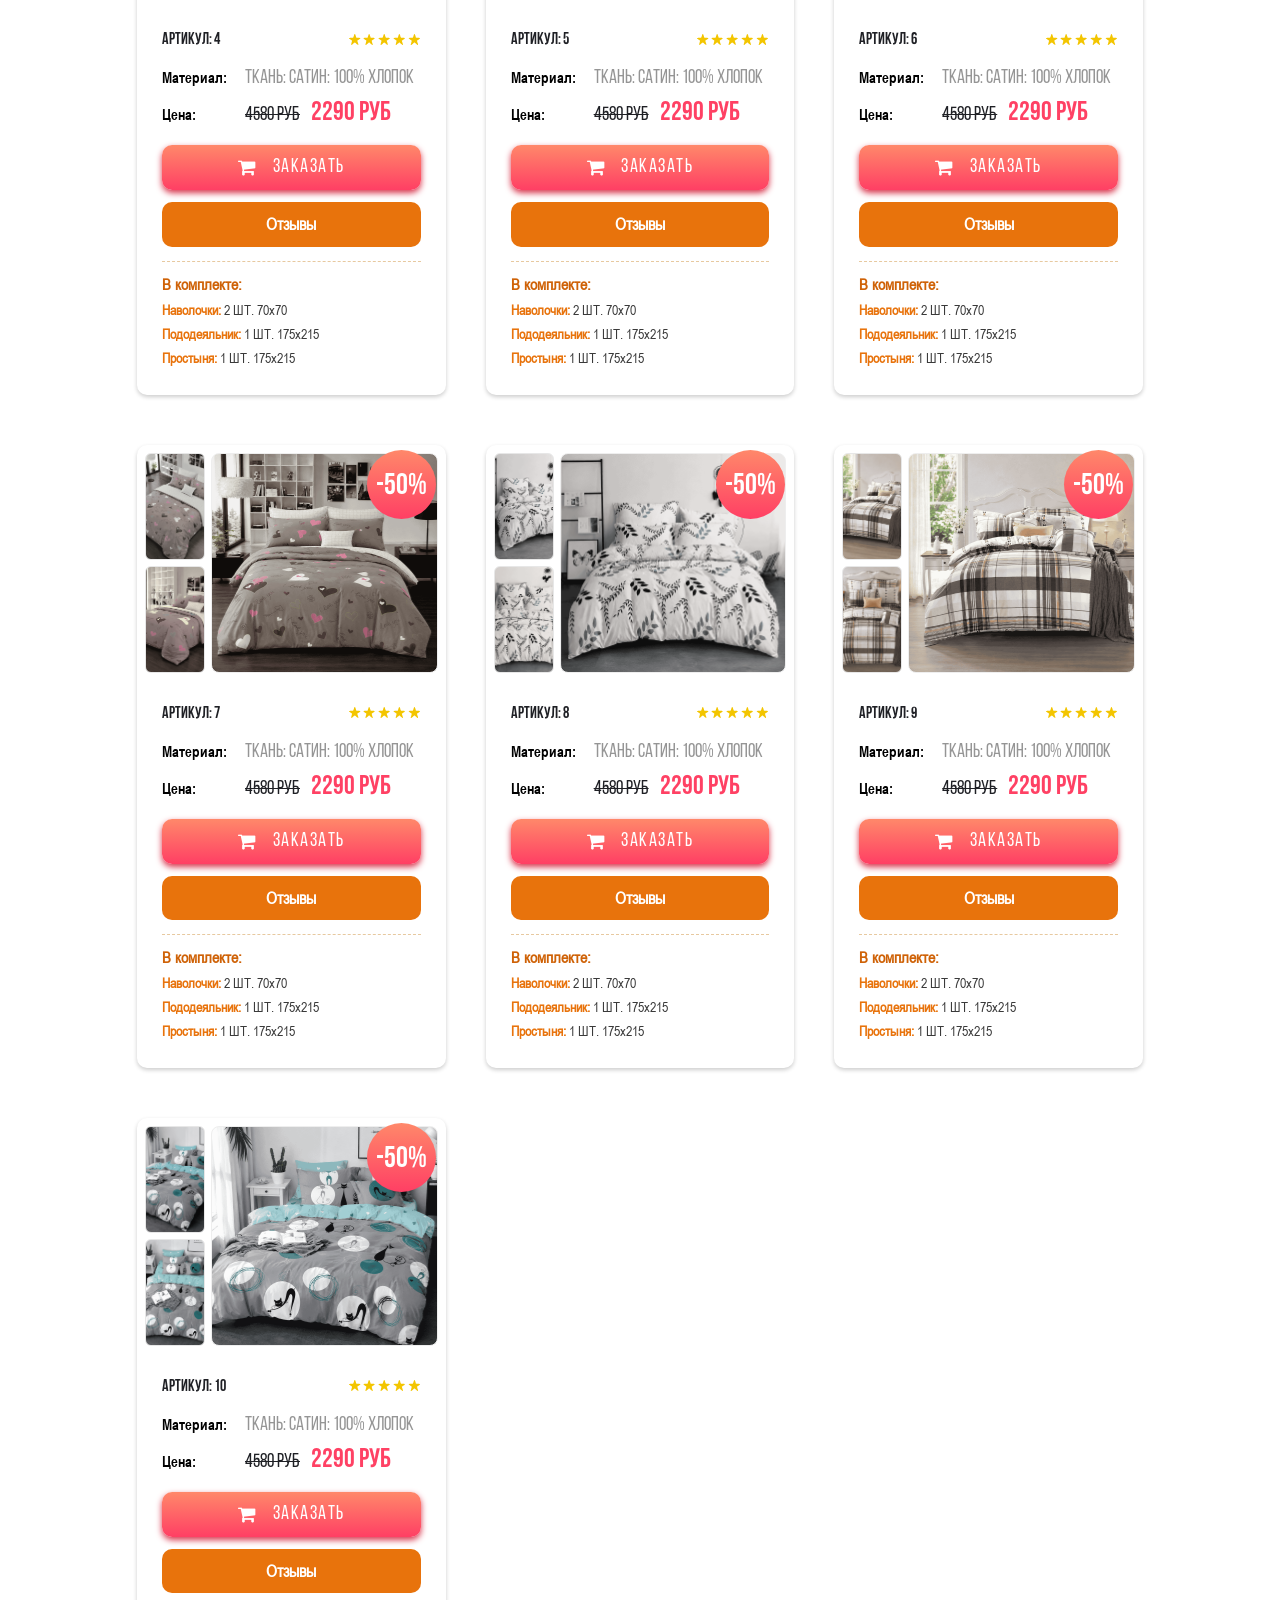
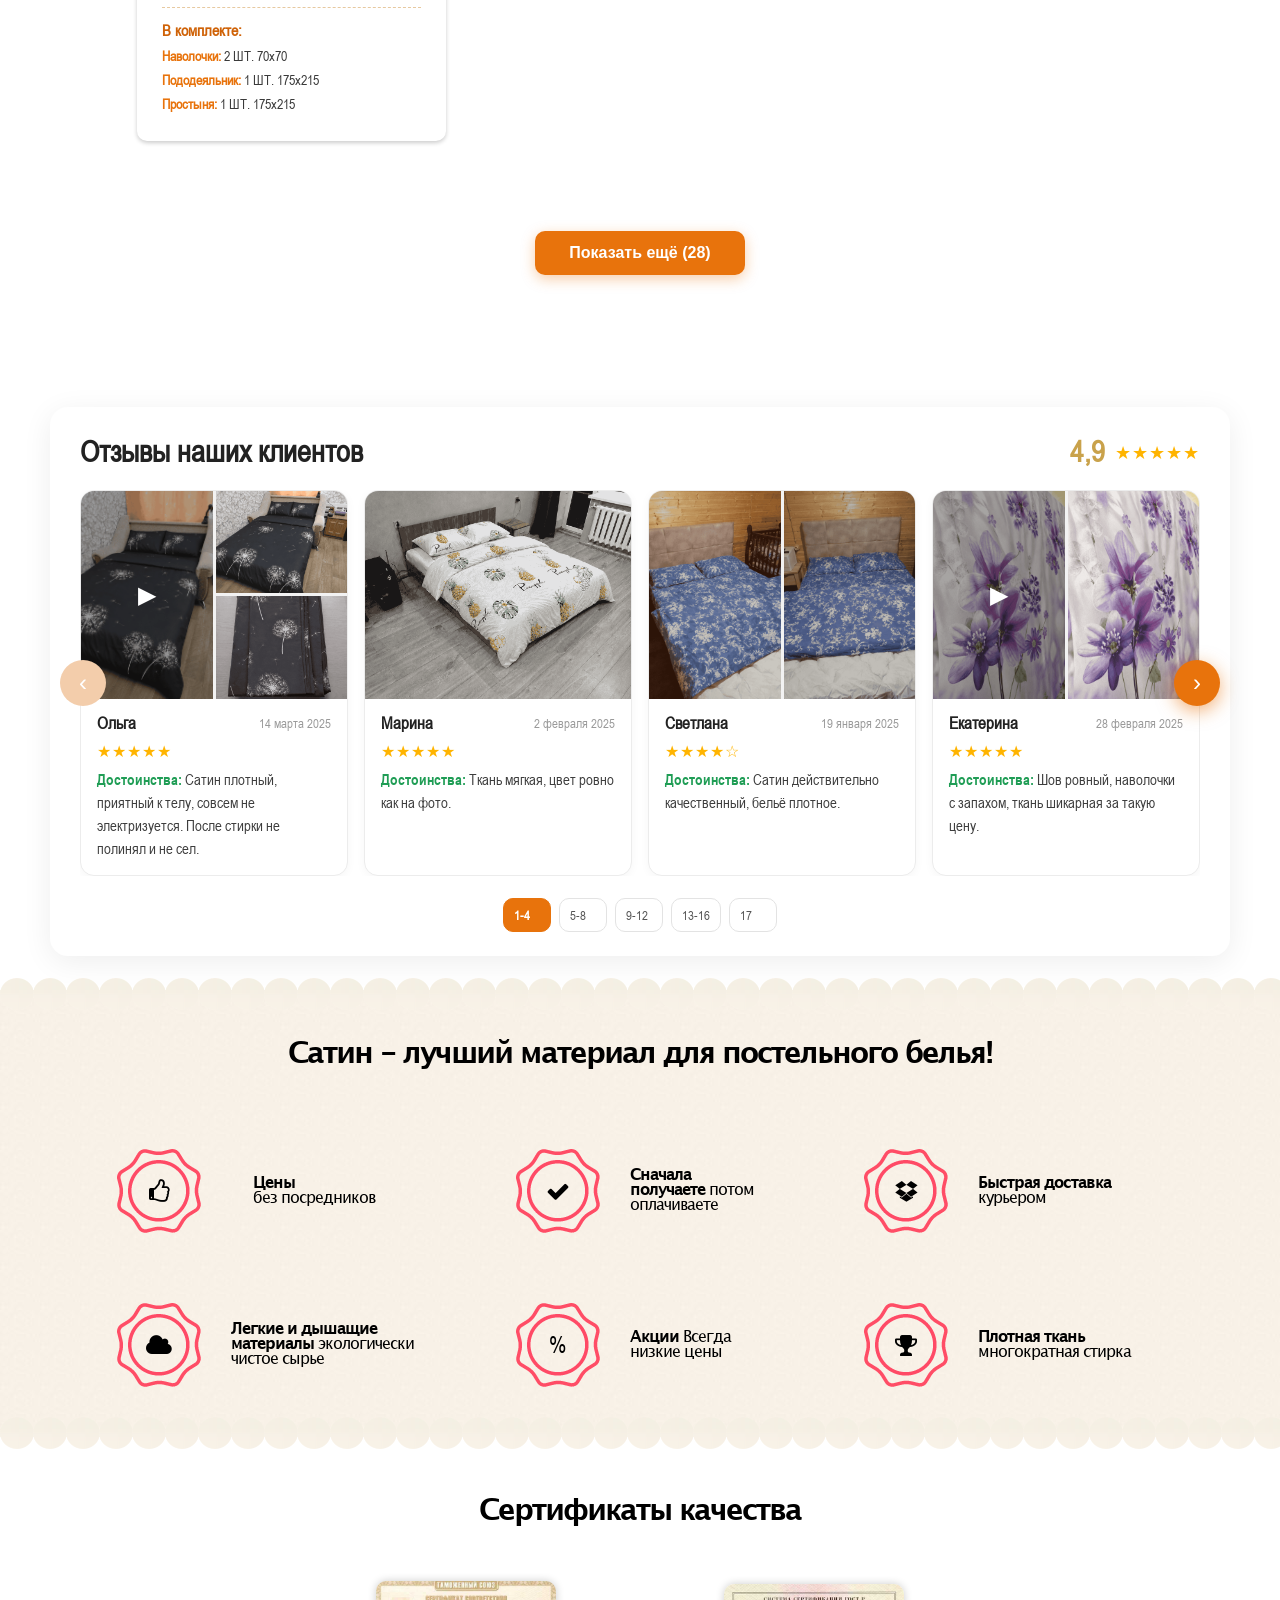
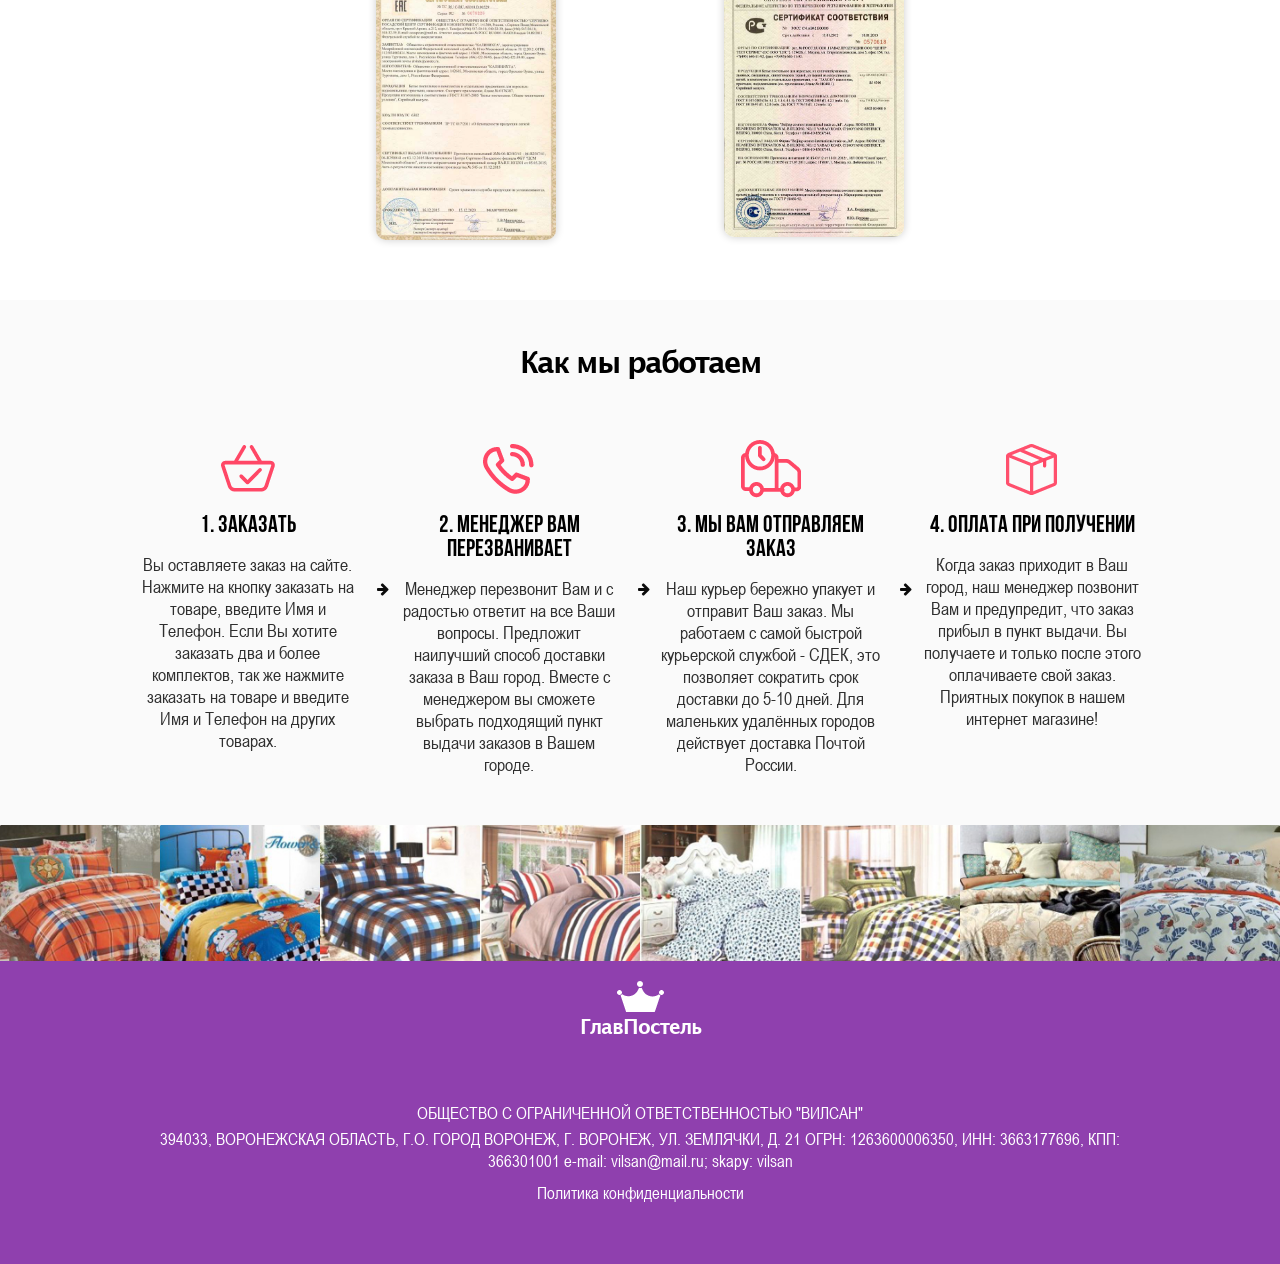
==== commit 727009ed: "v29: show set composition (pillowcases/duvet/sheet) inside product card in orange style" ====
--- a/index.html
+++ b/index.html
@@ -99,7 +99,7 @@
 })();
 </script>
 <!-- /AitiBot -->
-<link rel="preconnect" href="https://fonts.gstatic.com" crossorigin><link rel="stylesheet" href="https://fonts.googleapis.com/css2?family=Cormorant:wght@600;700&family=Manrope:wght@400;500;600;700&display=swap"><link rel="stylesheet" href="css/custom-rebuild.css?v=26"></head>
+<link rel="preconnect" href="https://fonts.gstatic.com" crossorigin><link rel="stylesheet" href="https://fonts.googleapis.com/css2?family=Cormorant:wght@600;700&family=Manrope:wght@400;500;600;700&display=swap"><link rel="stylesheet" href="css/custom-rebuild.css?v=29"></head>
 
 <body>
     <header class="header">
--- a/css/custom-rebuild.css
+++ b/css/custom-rebuild.css
@@ -273,8 +273,8 @@
 .rv-page.act{width:18px !important;height:8px !important;border-radius:6px !important;background:#e8730c !important;border-color:#e8730c !important;}
 }
 /* ===== premium v25: linen hero, serif headings, gold accent ===== */
-body{font-family:'Manrope',-apple-system,'Segoe UI',Roboto,Arial,sans-serif !important;}
-.title,.rv-h-title{font-family:'Cormorant','Playfair Display',Georgia,serif !important;letter-spacing:.4px;}
+/* v28: reverted body font to site default */
+/* v28: reverted heading font to site default */
 .header{background-image:radial-gradient(1100px 460px at 82% -12%,rgba(232,115,12,.10),transparent 60%),radial-gradient(820px 460px at -5% 112%,rgba(201,162,75,.14),transparent 60%),linear-gradient(158deg,#f8f2e9 0%,#efe5d6 56%,#e7d9c3 100%) !important;color:#2b2420 !important;position:relative;}
 .header:before{content:"";position:absolute;inset:0;pointer-events:none;opacity:.6;background-image:repeating-linear-gradient(0deg,rgba(80,60,30,.02) 0 1px,transparent 1px 4px),repeating-linear-gradient(90deg,rgba(80,60,30,.02) 0 1px,transparent 1px 4px);}
 .header>*{position:relative;z-index:1;}
@@ -293,4 +293,16 @@
 .prod-buttons{display:flex !important;flex-wrap:wrap;gap:10px;align-items:center;justify-content:center;margin-top:14px;}
 .prod-buttons .item{float:none !important;margin:0 !important;width:auto !important;display:block;}
 .prod-buttons .item a{display:inline-flex !important;align-items:center;justify-content:center;gap:8px;box-sizing:border-box;max-width:100%;white-space:nowrap;}
-@media(max-width:560px){.prod-buttons{flex-direction:column;align-items:stretch;}.prod-buttons .item,.prod-buttons .item a{width:100% !important;}}+@media(max-width:560px){.prod-buttons{flex-direction:column;align-items:stretch;}.prod-buttons .item,.prod-buttons .item a{width:100% !important;}}
+/* ===== v27: equalize & center product card buttons ===== */
+.prod-buttons{display:flex !important;flex-direction:column !important;align-items:center !important;gap:12px !important;margin-top:18px !important;}
+.prod-buttons .item{display:flex !important;justify-content:center !important;width:100% !important;max-width:300px !important;margin:0 !important;float:none !important;}
+.prod-buttons .item a{display:flex !important;align-items:center;justify-content:center;gap:8px;width:100% !important;max-width:100% !important;margin:0 !important;box-sizing:border-box !important;border-radius:10px !important;padding:13px 18px !important;white-space:nowrap;text-align:center;}
+.prod-buttons .to-reviews{font-size:17px;}
+/* v29: set composition shown inside product card (orange style) */
+.products-item .additional_fields{display:block!important;margin-top:14px;padding-top:12px;border-top:1px dashed #e7c9a0;text-align:left;}
+.products-item .additional_fields::before{content:"\0412\0020\043A\043E\043C\043F\043B\0435\043A\0442\0435:";display:block;font-weight:700;color:#cf6207;margin-bottom:4px;}
+.products-item .additional_fields > div{font-size:14px;line-height:1.7;color:#3a3a3a;}
+.products-item .pillowcases::before{content:"\041D\0430\0432\043E\043B\043E\0447\043A\0438: ";font-weight:700;color:#e8730c;}
+.products-item .duvet-cover::before{content:"\041F\043E\0434\043E\0434\0435\044F\043B\044C\043D\0438\043A: ";font-weight:700;color:#e8730c;}
+.products-item .bedsheet::before{content:"\041F\0440\043E\0441\0442\044B\043D\044F: ";font-weight:700;color:#e8730c;}
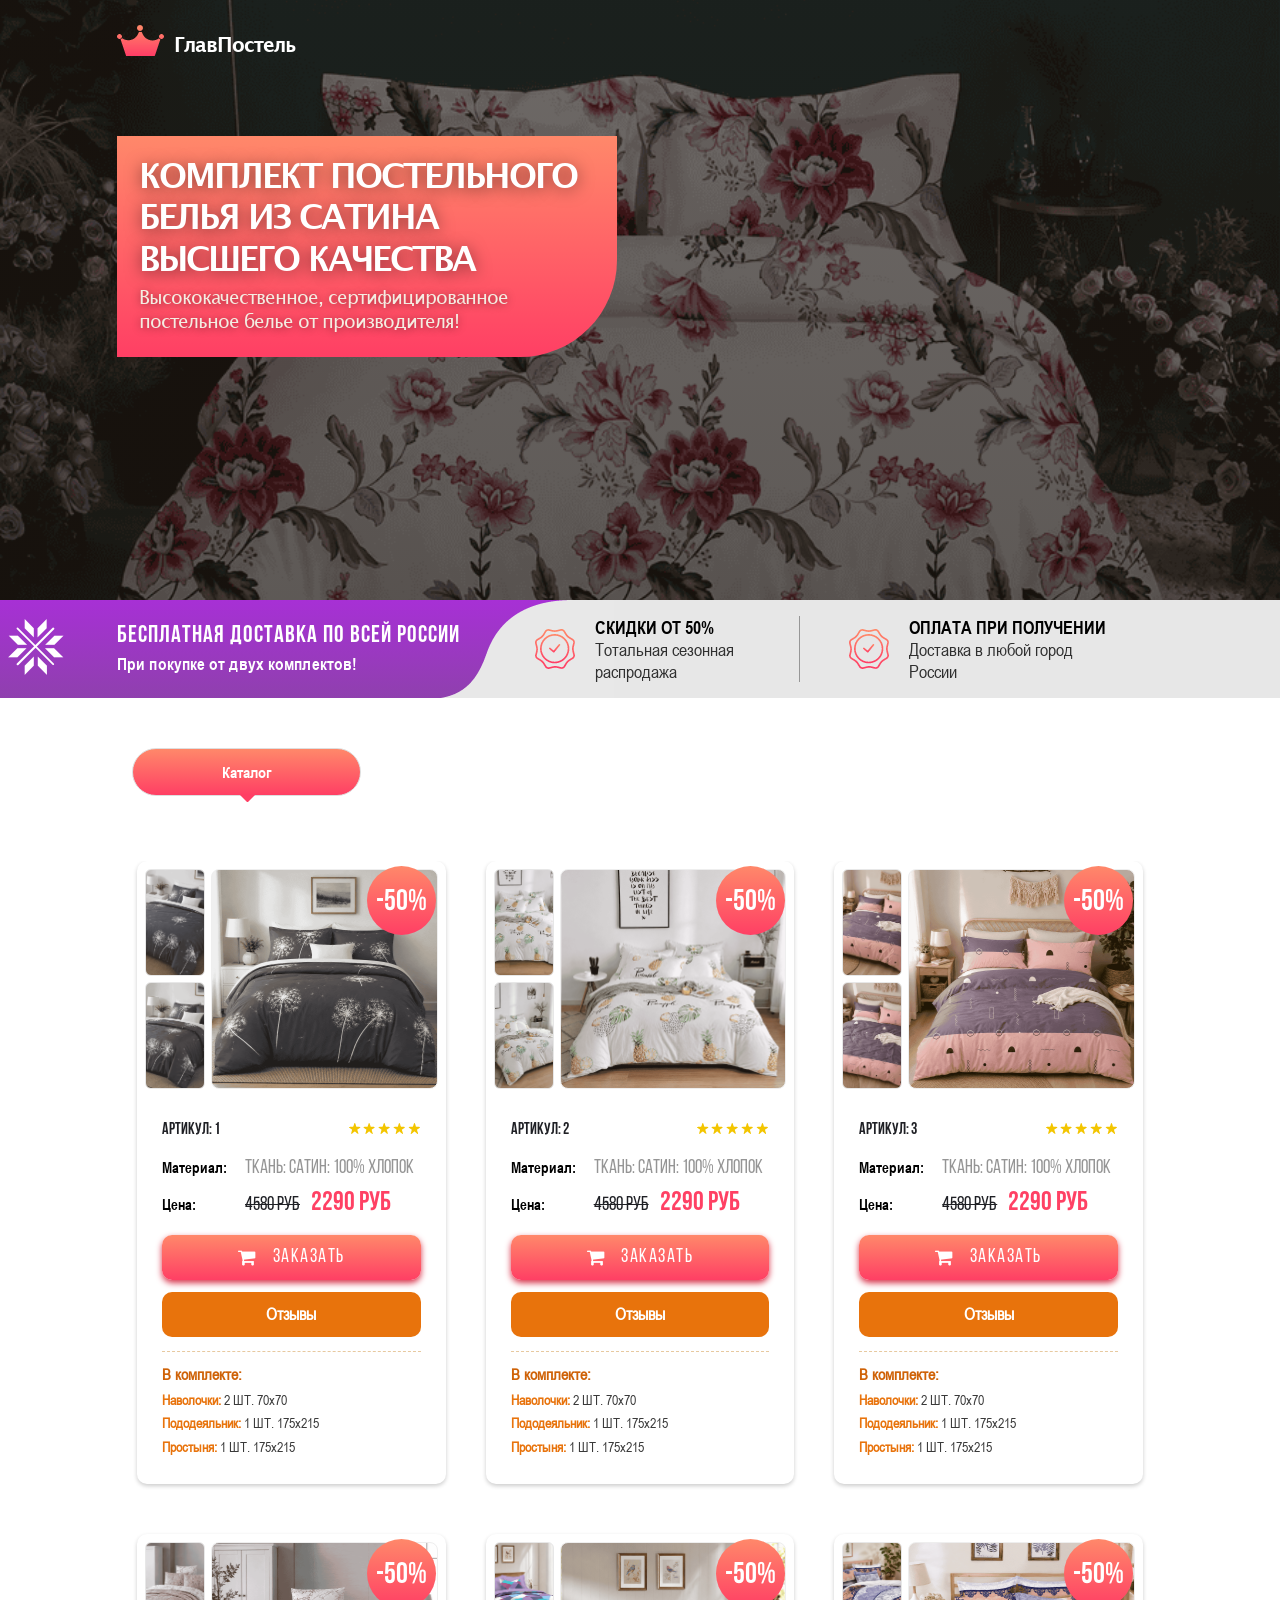
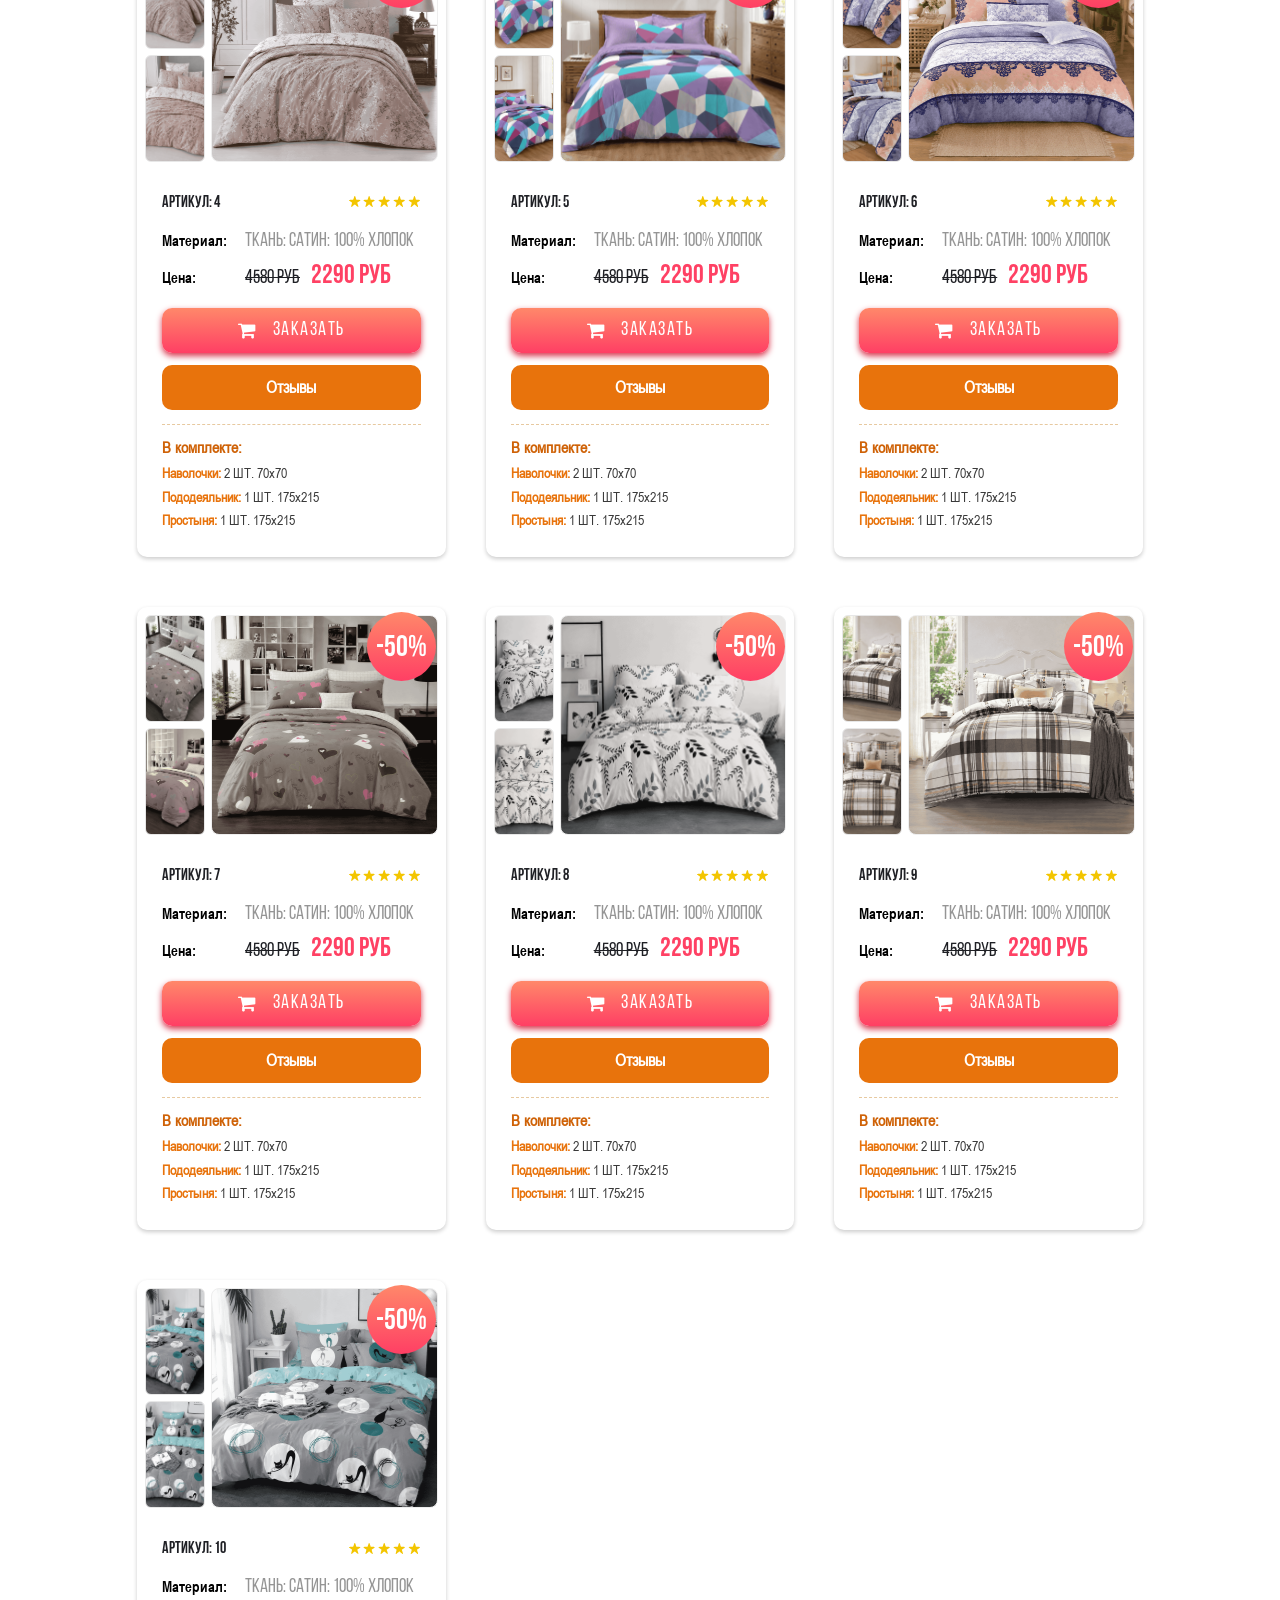
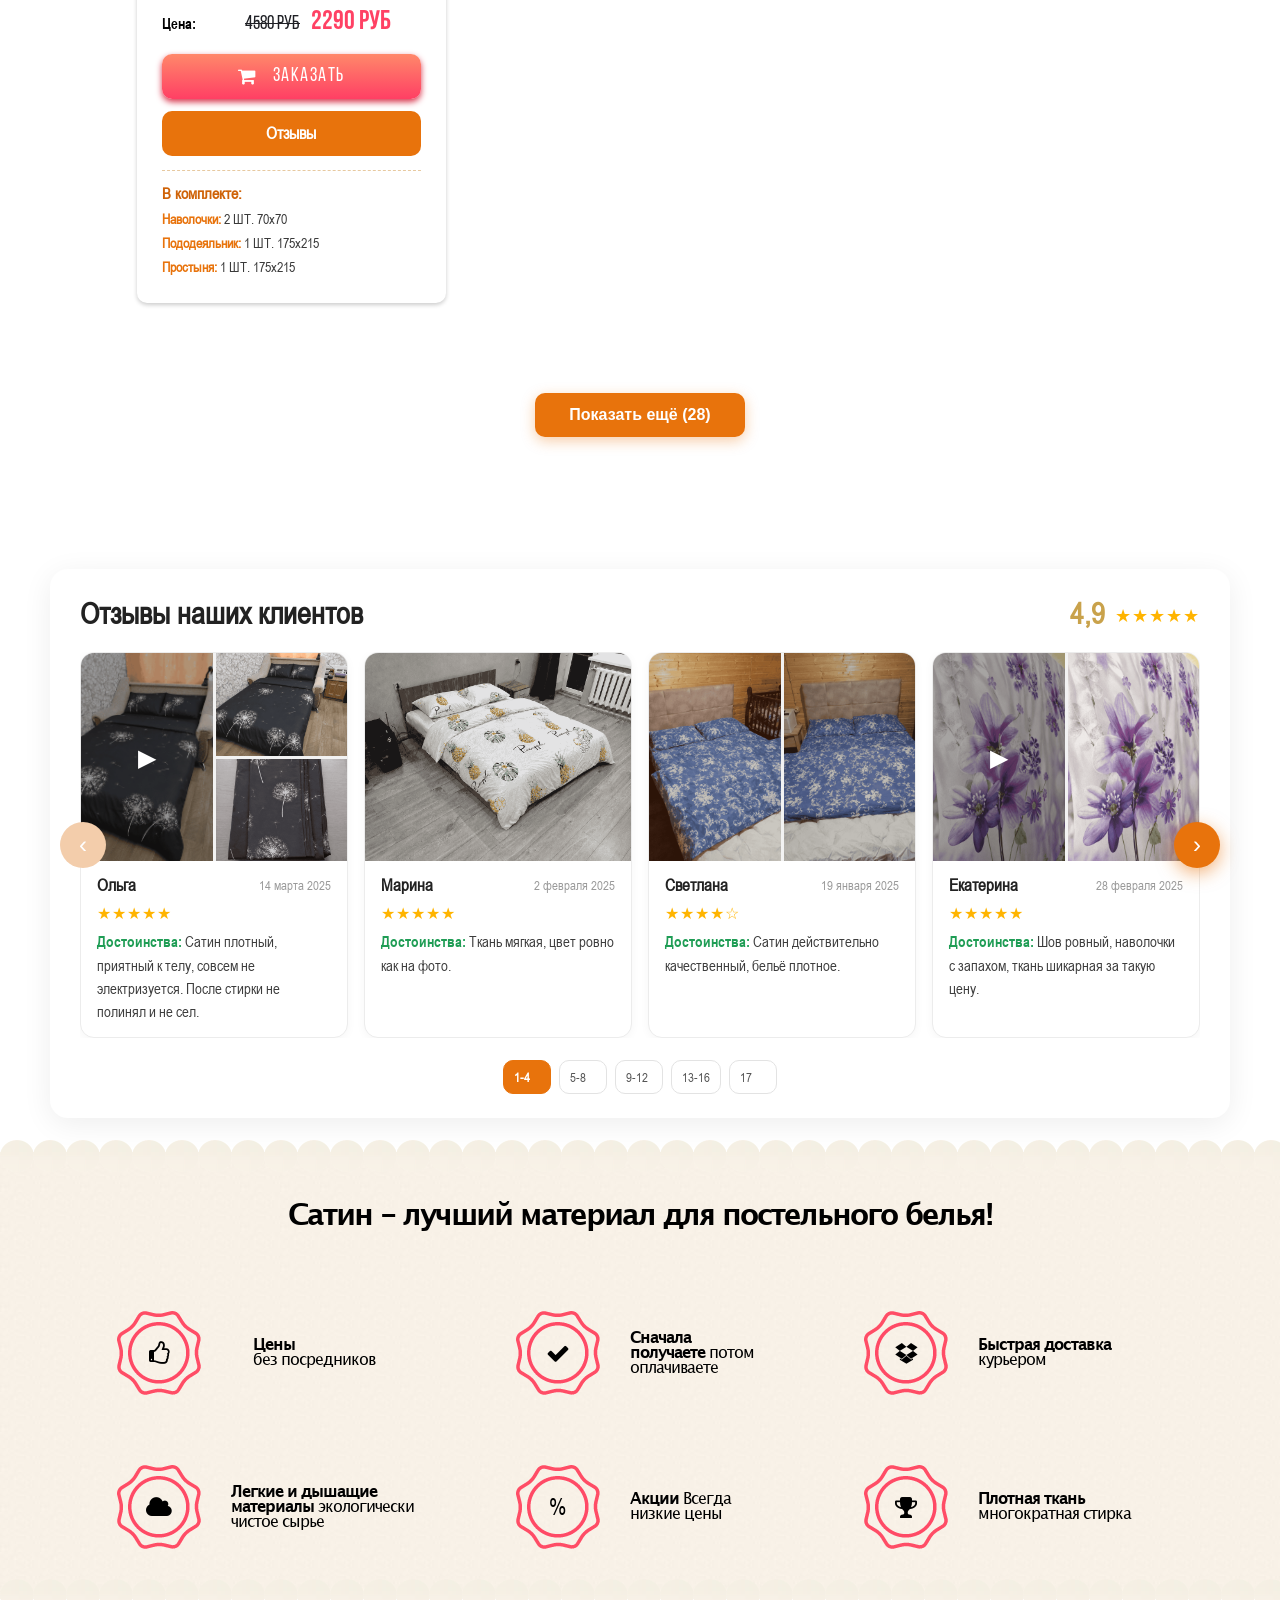
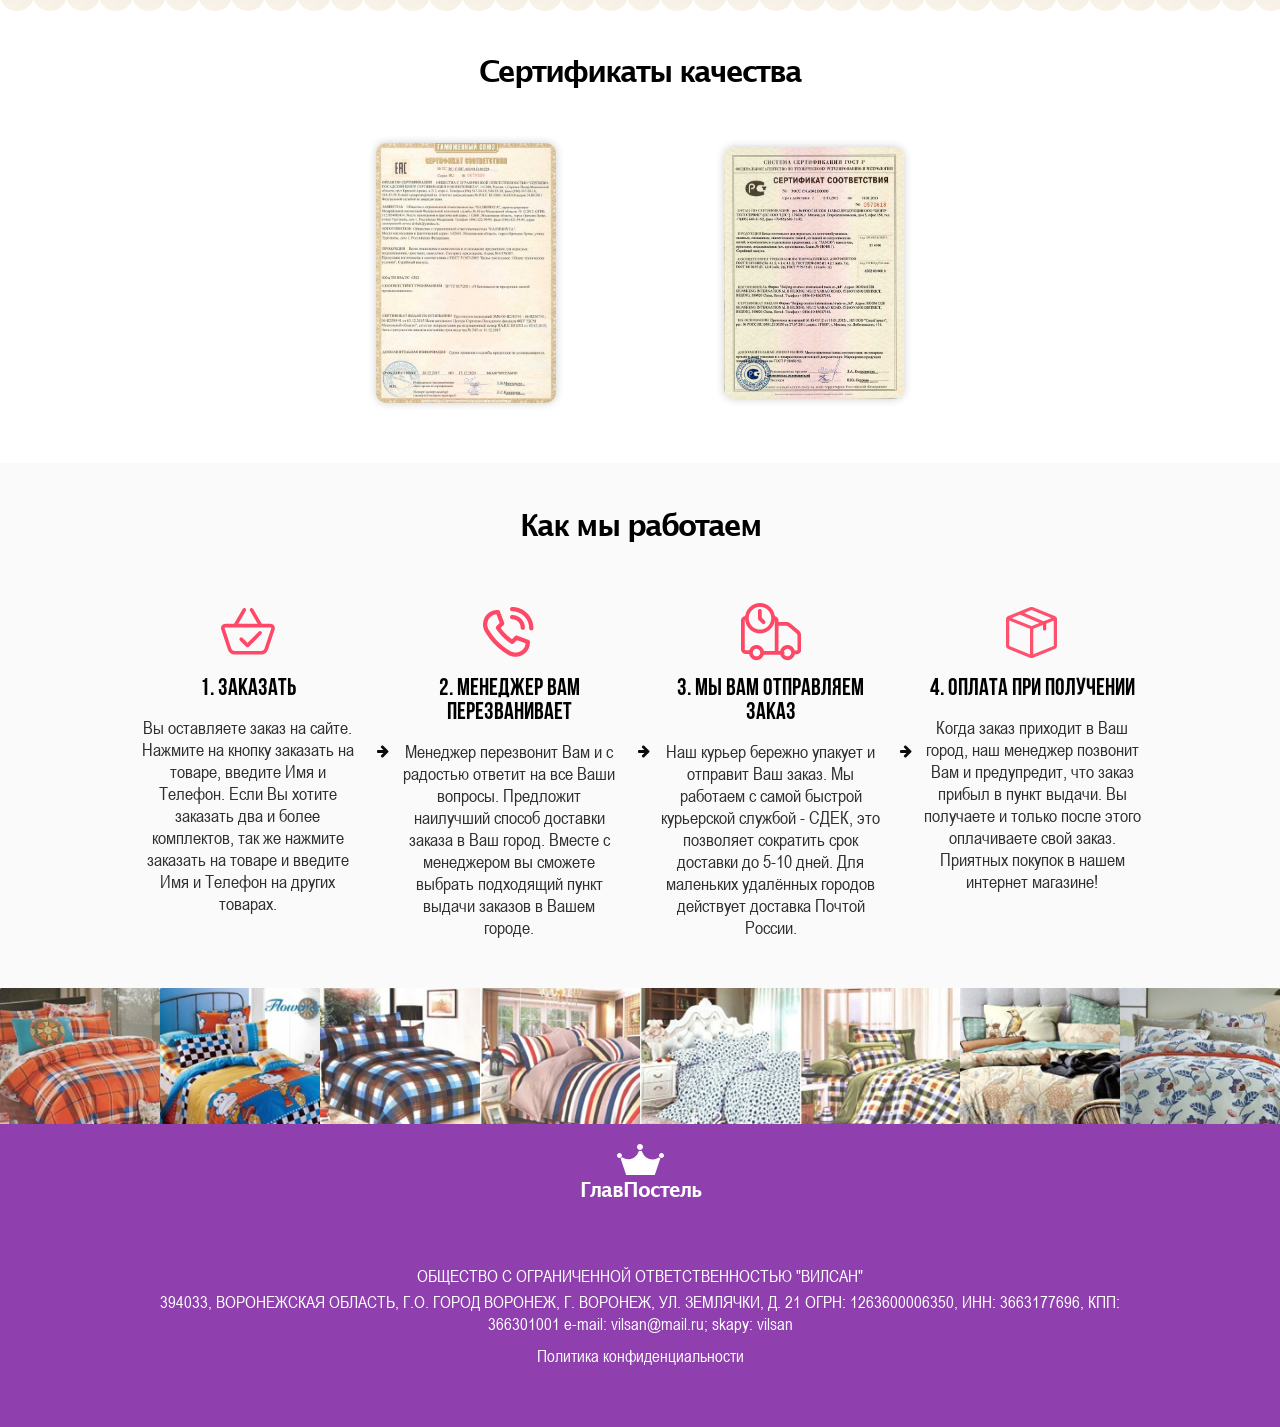
==== commit 60af6b4d: "v31b: hero desktop fit (taller block, better crop), mobile untouched; css v30" ====
--- a/index.html
+++ b/index.html
@@ -99,7 +99,7 @@
 })();
 </script>
 <!-- /AitiBot -->
-<link rel="preconnect" href="https://fonts.gstatic.com" crossorigin><link rel="stylesheet" href="https://fonts.googleapis.com/css2?family=Cormorant:wght@600;700&family=Manrope:wght@400;500;600;700&display=swap"><link rel="stylesheet" href="css/custom-rebuild.css?v=29"></head>
+<link rel="preconnect" href="https://fonts.gstatic.com" crossorigin><link rel="stylesheet" href="https://fonts.googleapis.com/css2?family=Cormorant:wght@600;700&family=Manrope:wght@400;500;600;700&display=swap"><link rel="stylesheet" href="css/custom-rebuild.css?v=30"></head>
 
 <body>
     <header class="header">
@@ -1659,4 +1659,4 @@
   }
 })();
 </script>
-<script src="js/custom-rebuild.js?v=25"></script></body></html>+<script src="js/custom-rebuild.js?v=31"></script></body></html>
--- a/css/custom-rebuild.css
+++ b/css/custom-rebuild.css
@@ -305,4 +305,11 @@
 .products-item .additional_fields > div{font-size:14px;line-height:1.7;color:#3a3a3a;}
 .products-item .pillowcases::before{content:"\041D\0430\0432\043E\043B\043E\0447\043A\0438: ";font-weight:700;color:#e8730c;}
 .products-item .duvet-cover::before{content:"\041F\043E\0434\043E\0434\0435\044F\043B\044C\043D\0438\043A: ";font-weight:700;color:#e8730c;}
-.products-item .bedsheet::before{content:"\041F\0440\043E\0441\0442\044B\043D\044F: ";font-weight:700;color:#e8730c;}+.products-item .bedsheet::before{content:"\041F\0440\043E\0441\0442\044B\043D\044F: ";font-weight:700;color:#e8730c;}
+/* ===== v31b hero desktop fit: taller block + flattering crop on PC; mobile untouched ===== */
+@media (min-width:1000px){
+  .header{min-height:600px !important;background-size:cover !important;background-position:center 30% !important;}
+}
+@media (min-width:1500px){
+  .header{min-height:660px !important;background-position:center 28% !important;}
+}
